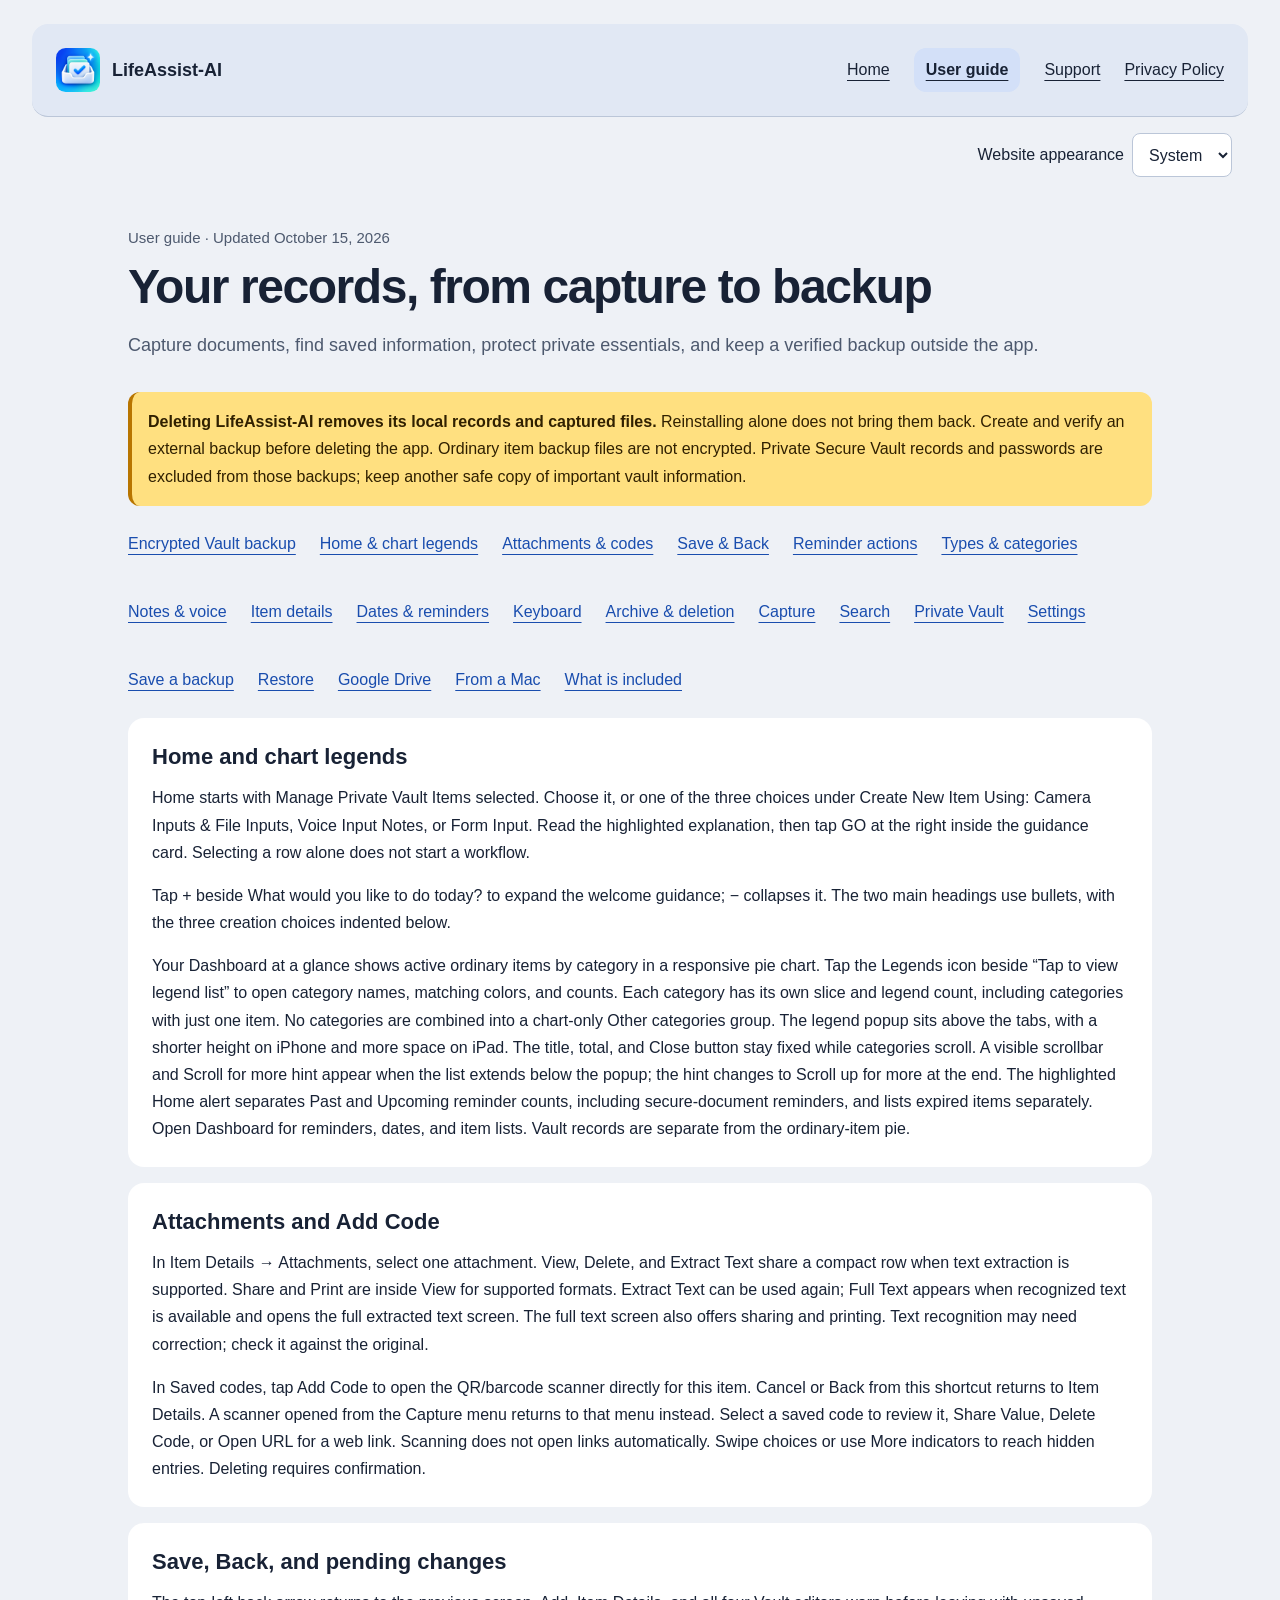
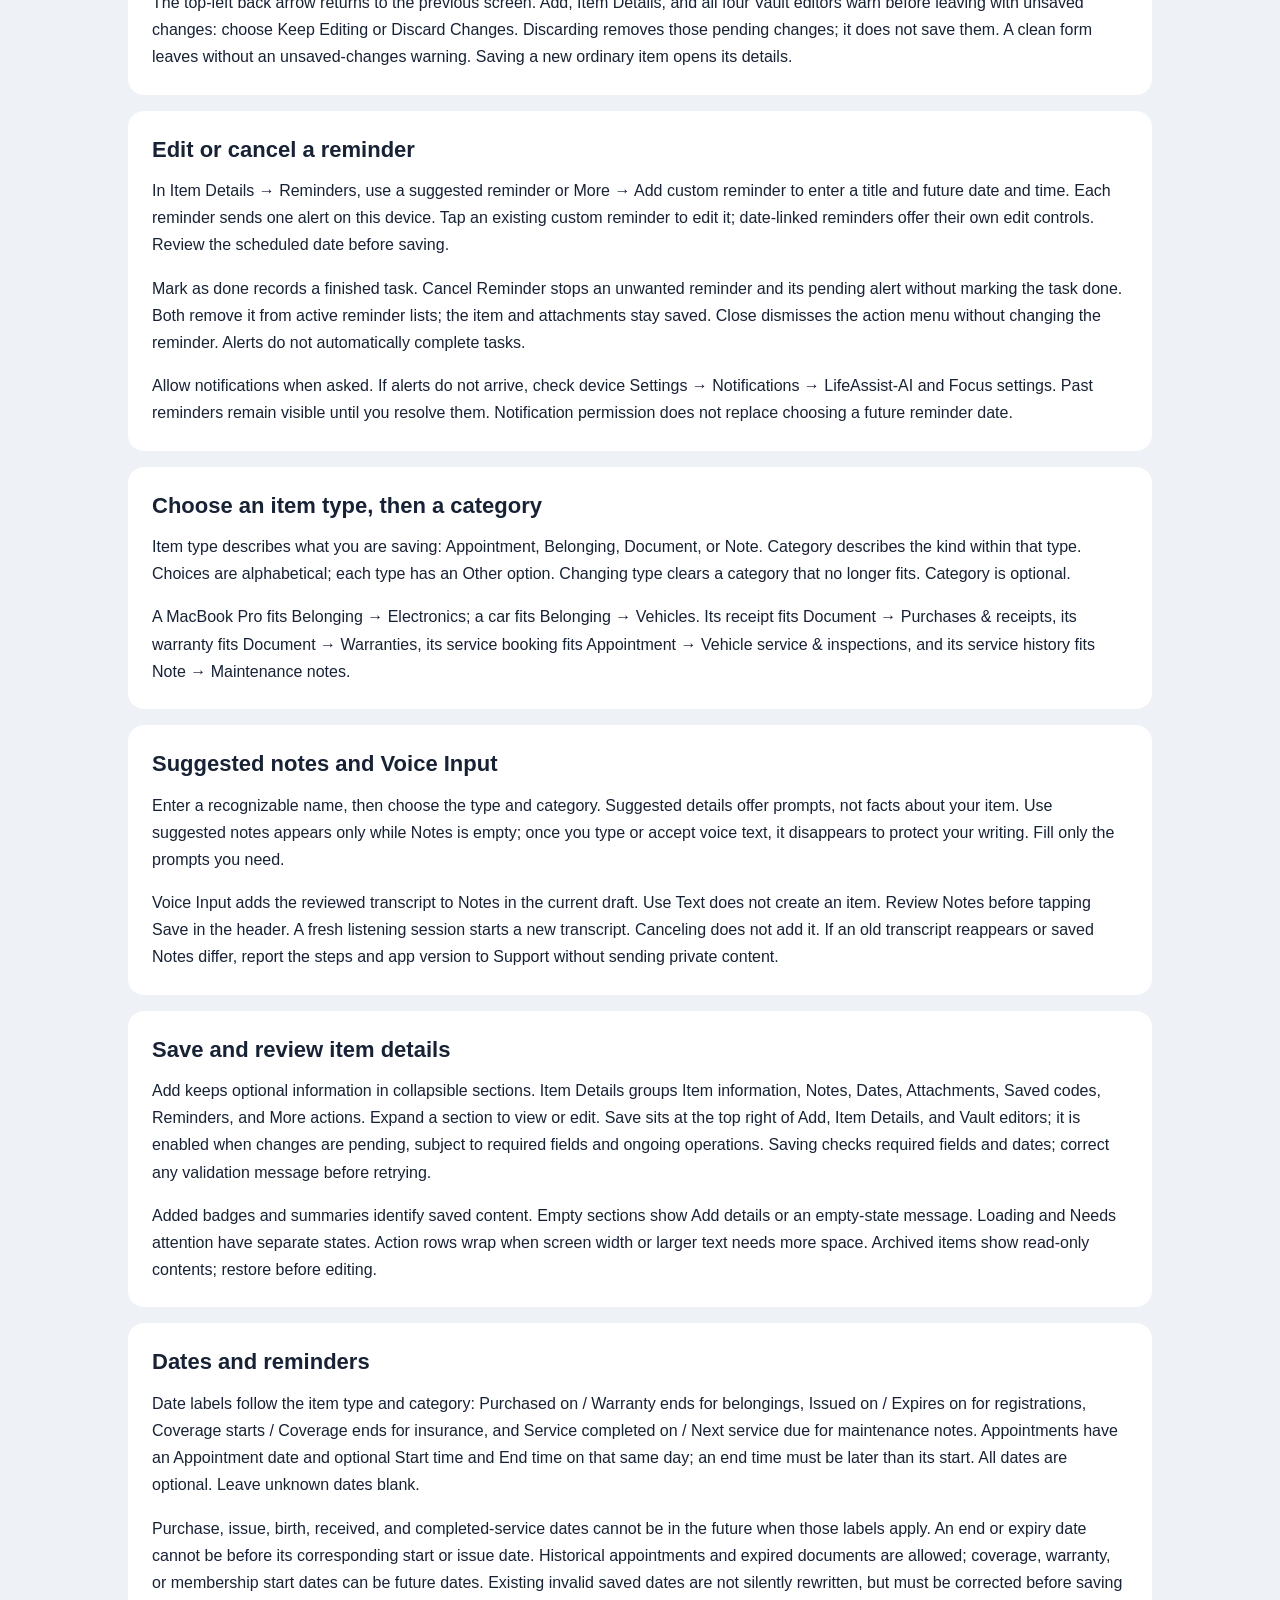
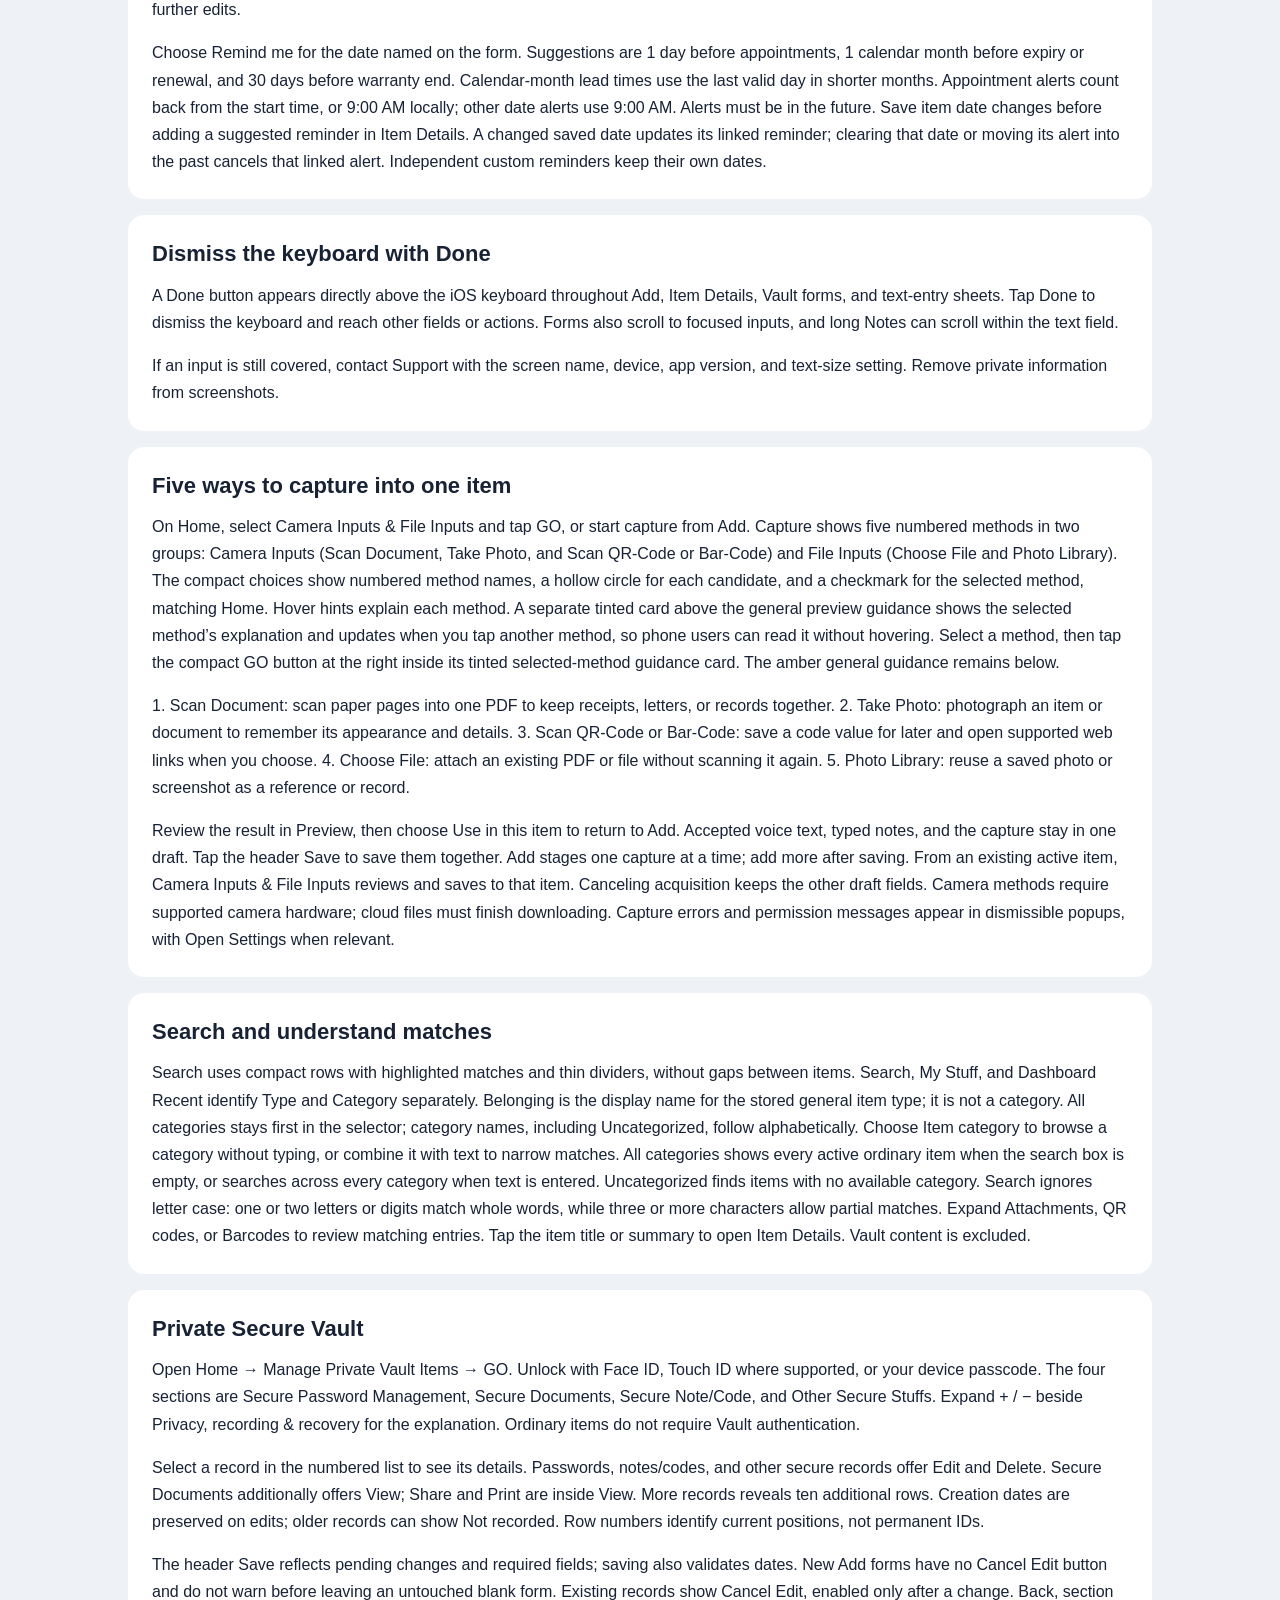
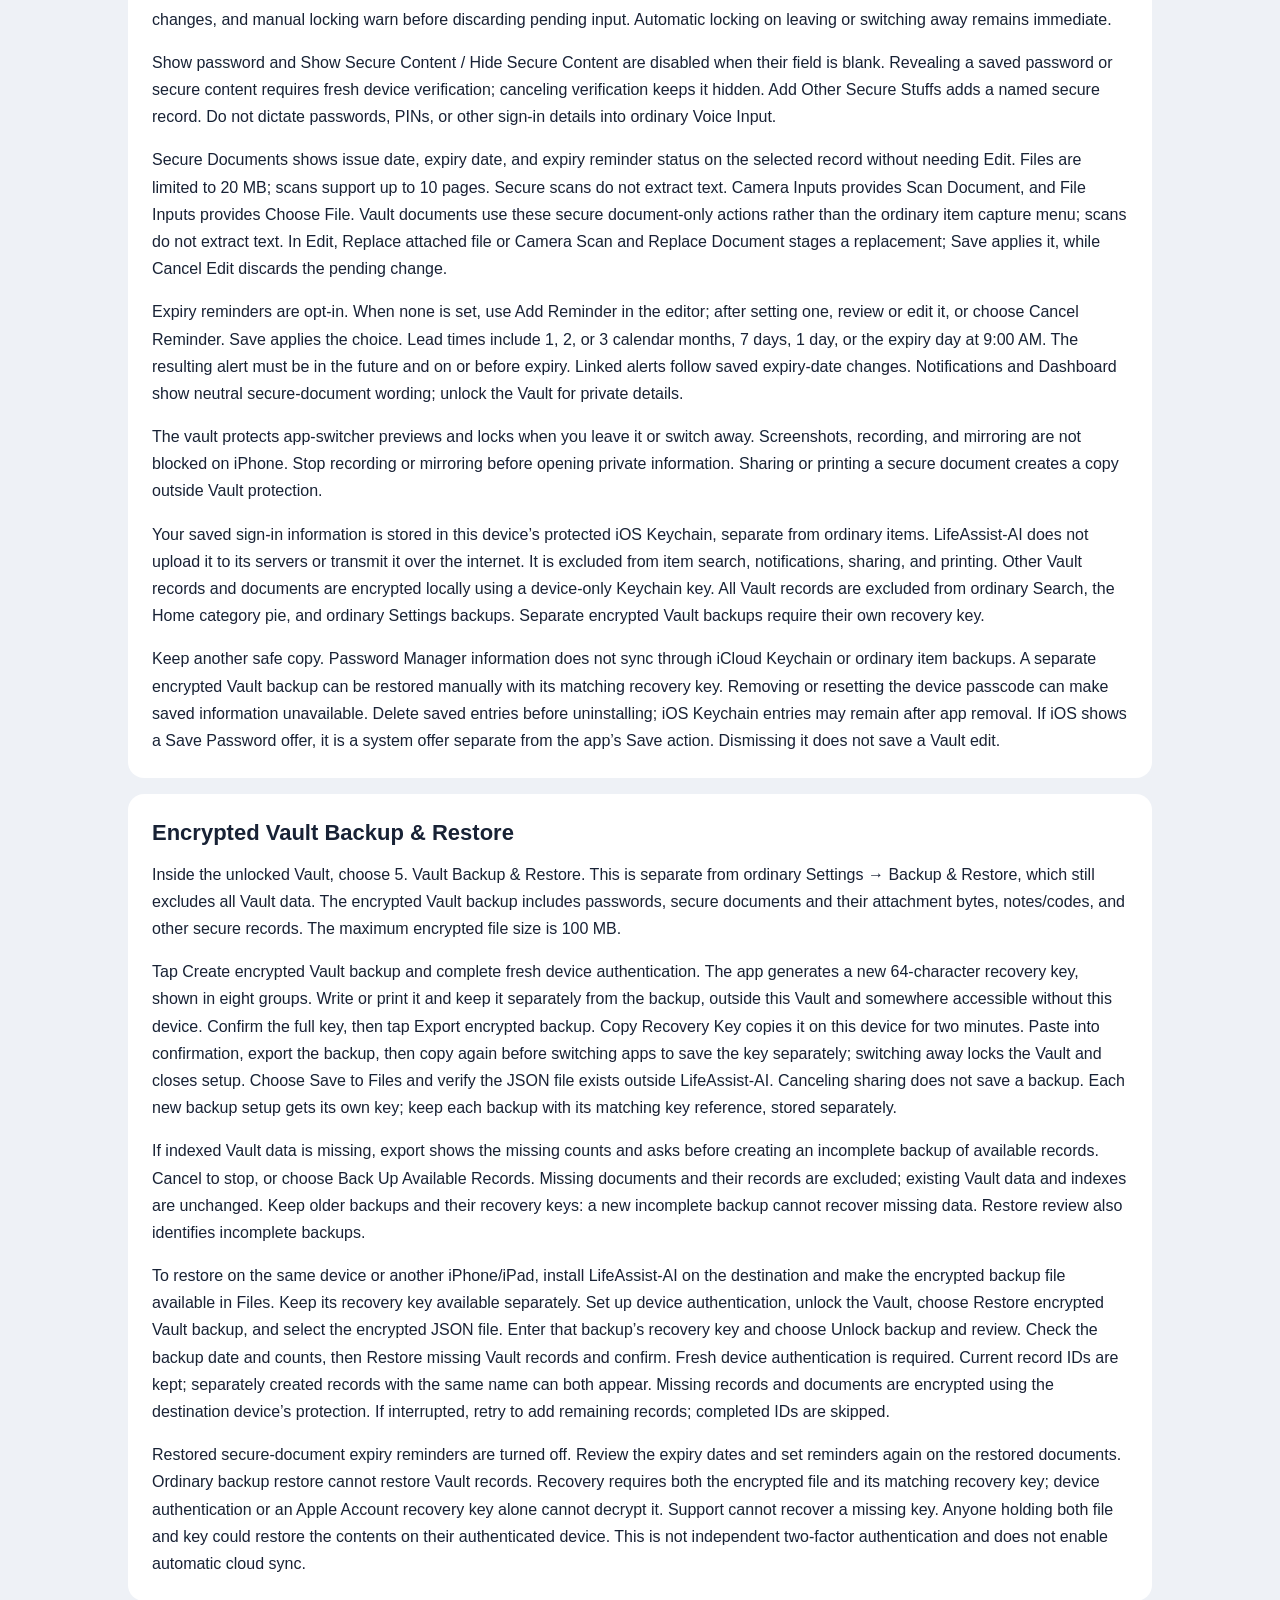
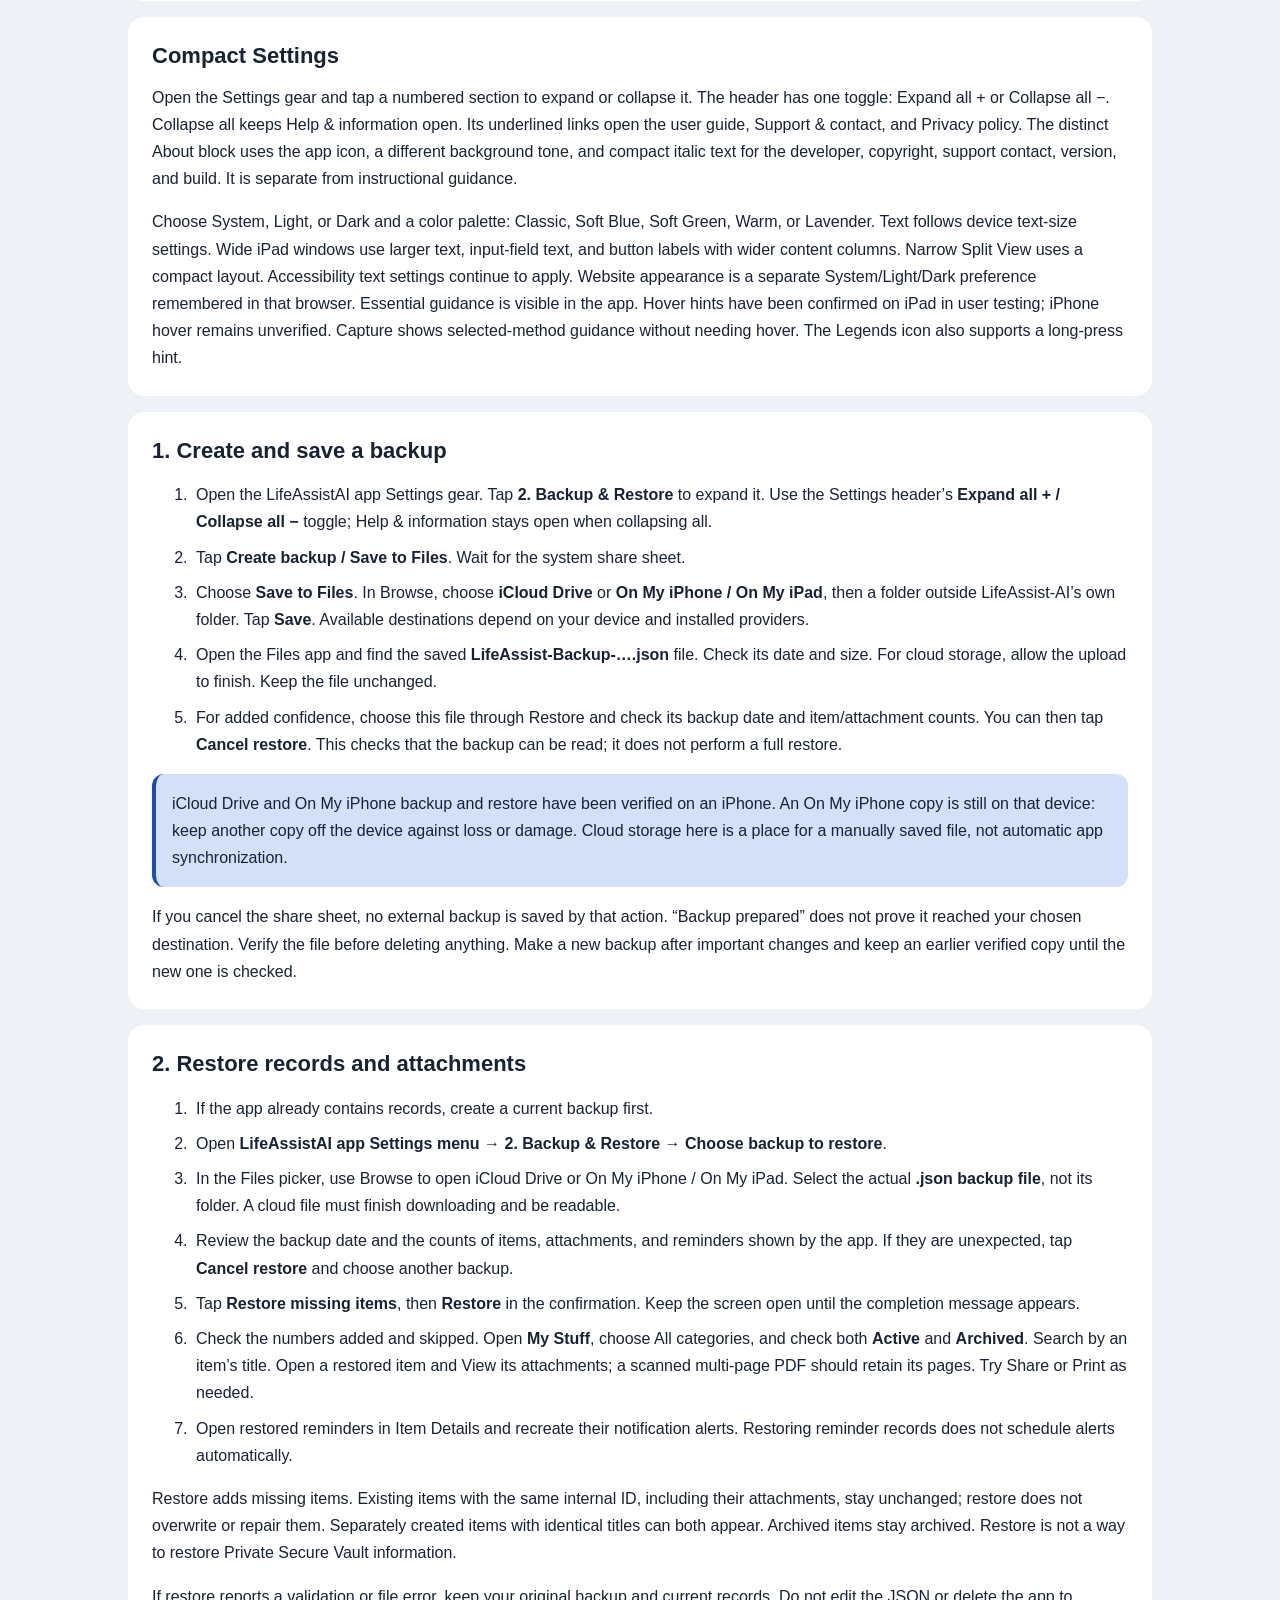
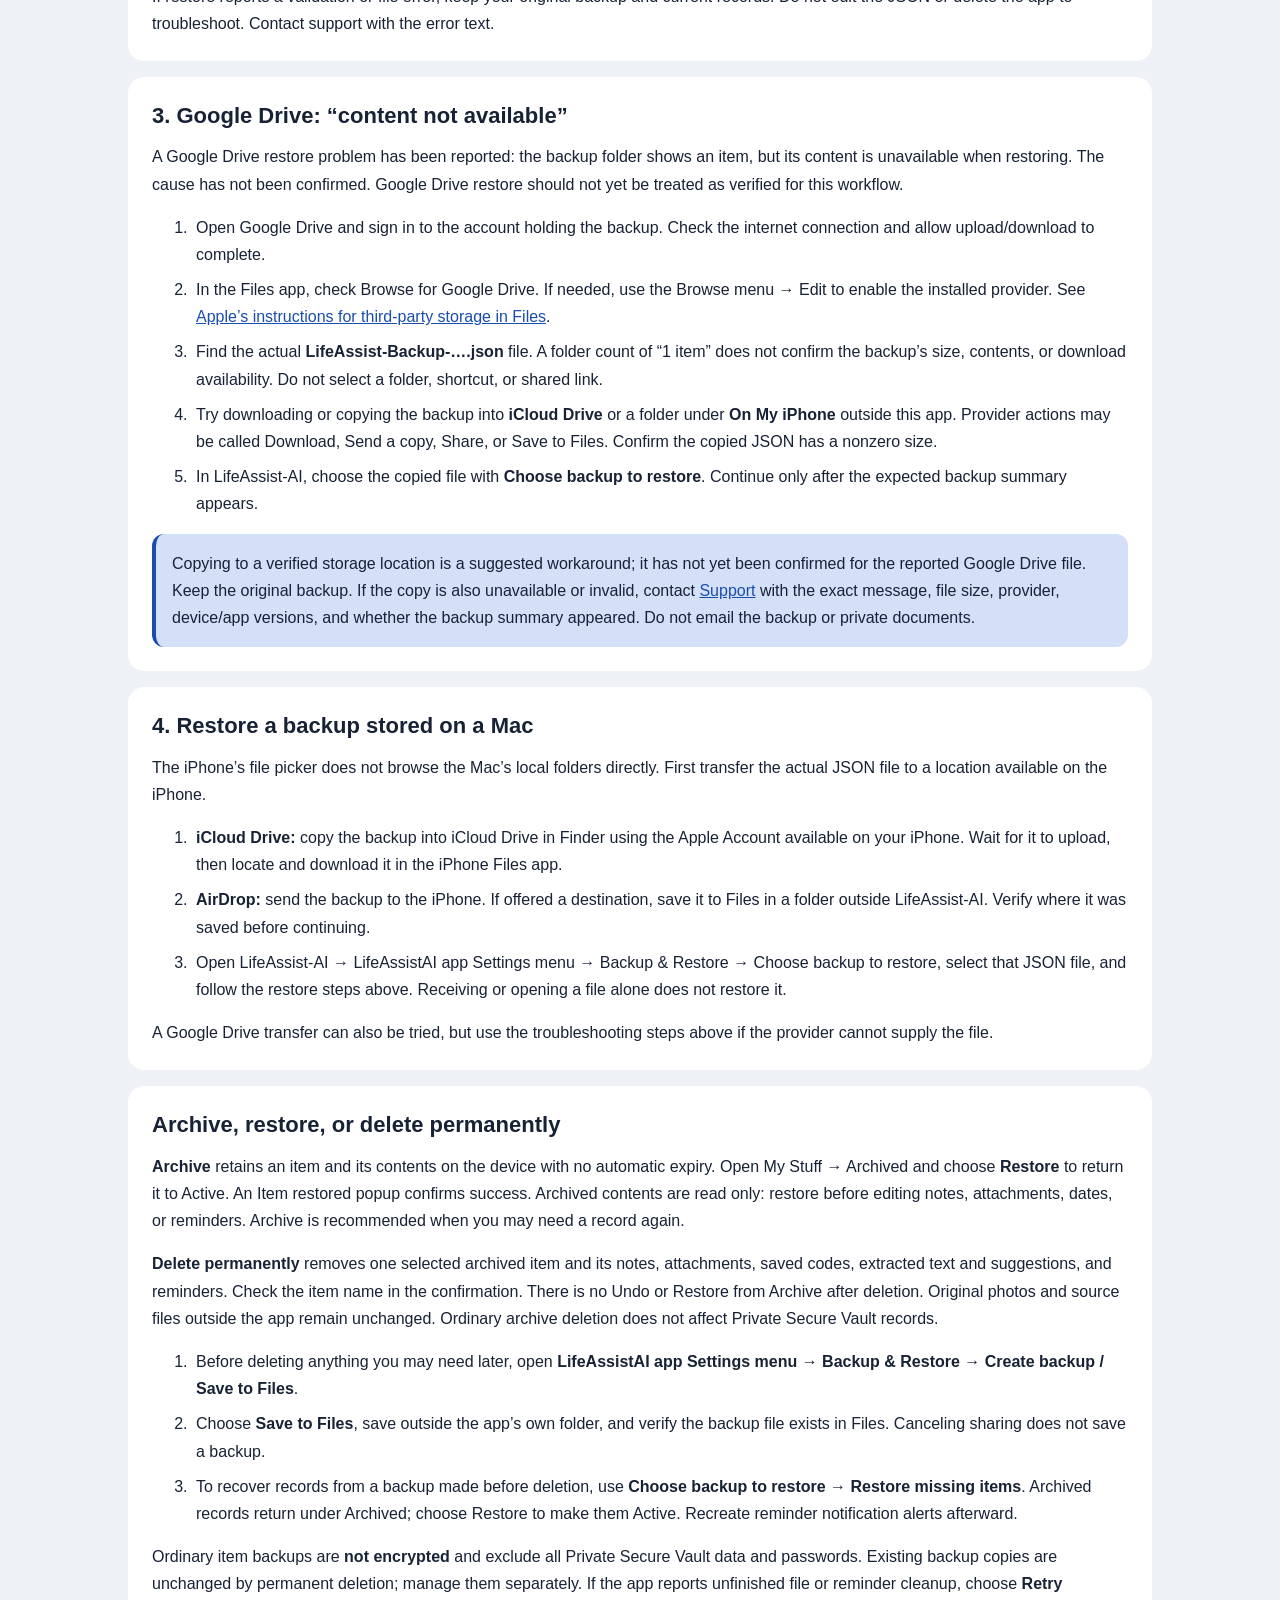
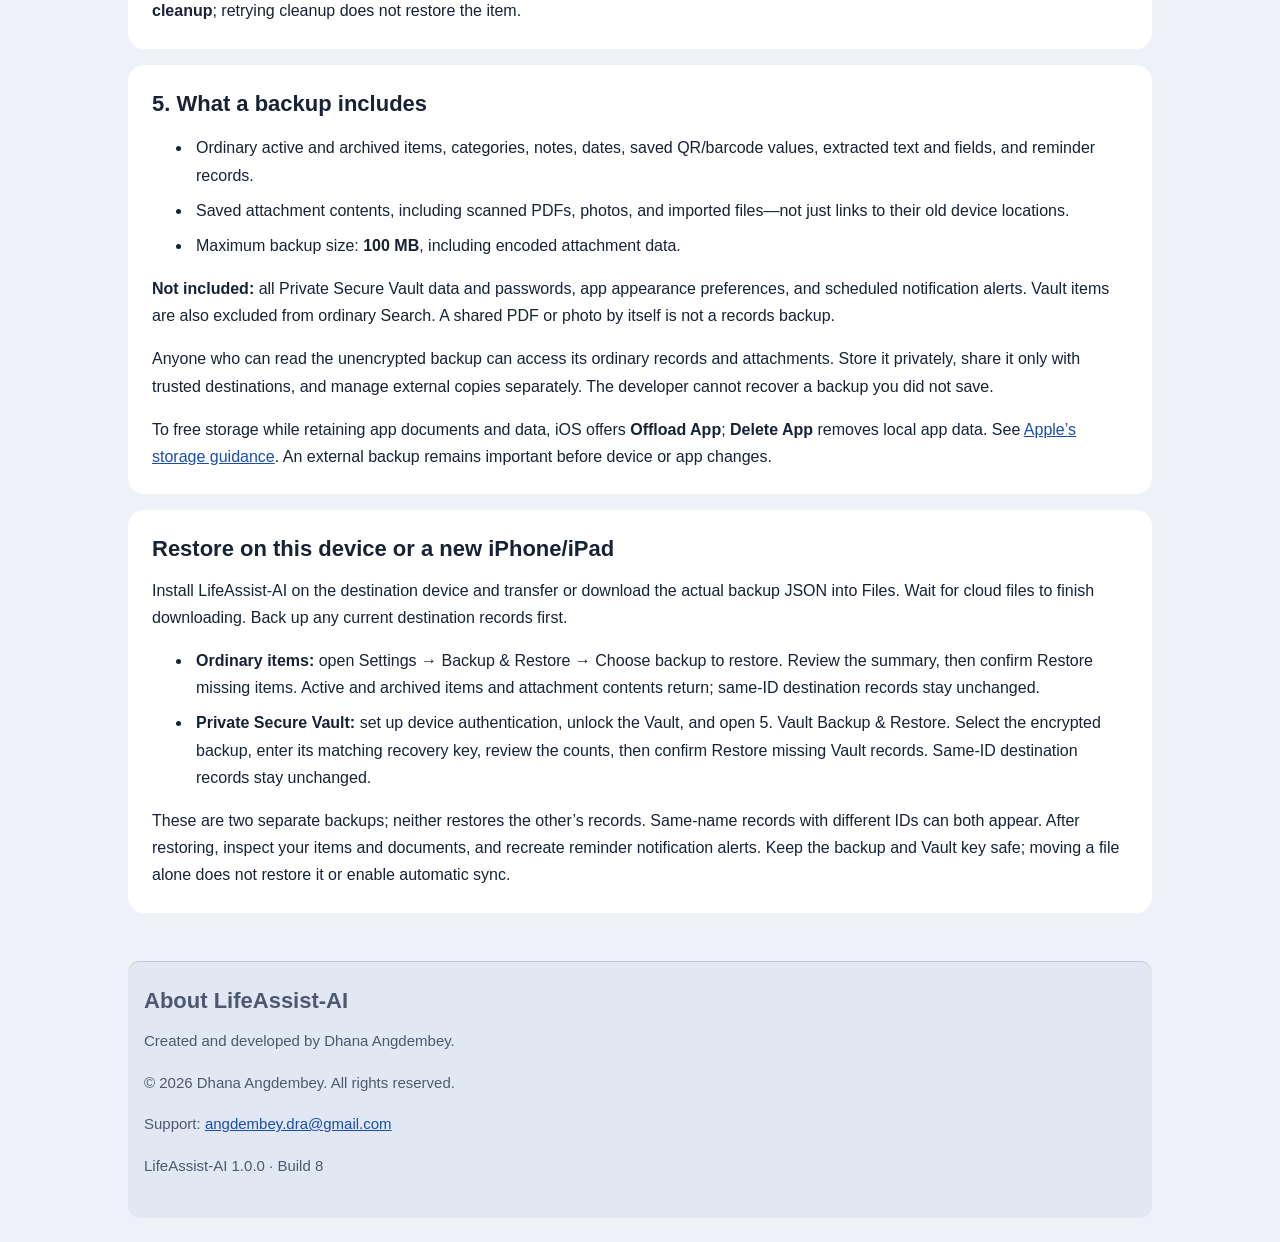
==== docs/guide/index.html @ 2ef8713e "Refresh stylesheet cache version for Vault gallery" ====
<!doctype html>
<html lang="en">
<head>
<meta charset="utf-8">
<meta name="viewport" content="width=device-width, initial-scale=1">
<title>User guide — LifeAssist-AI</title>
<meta name="description" content="Capture, find, protect, back up, and restore records in LifeAssist-AI.">
<link rel="icon" type="image/png" sizes="32x32" href="../assets/favicon-32.png">
<link rel="apple-touch-icon" sizes="180x180" href="../assets/apple-touch-icon.png">
<meta property="og:image" content="https://angdembey.github.io/ai-life-assistant-site/assets/app-icon.png">
<meta property="og:image:width" content="1024">
<meta property="og:image:height" content="1024">
<meta property="og:image:alt" content="LifeAssist-AI app icon: organizer cards and a checkmark on blue">
<meta name="twitter:card" content="summary">
<meta name="twitter:image" content="https://angdembey.github.io/ai-life-assistant-site/assets/app-icon.png">
<script src="../appearance.js"></script>
<link rel="stylesheet" href="../styles.css?v=build8-vault-20261017">
</head>
<body>
<a class="skip" href="#content">Skip to content</a>
<div class="page"><header><div class="wrap"><a class="brand" href="../"><img class="app-icon" src="../assets/app-icon.png" width="44" height="44" alt=""><span>LifeAssist-AI</span></a><nav aria-label="Main navigation"><a href="../">Home</a><a href="../guide/" aria-current="page">User guide</a><a href="../support/">Support</a><a href="../privacy/">Privacy Policy</a></nav></div></header>
<div class="appearance-control"><label for="site-appearance">Website appearance</label><select id="site-appearance"><option value="system">System</option><option value="light">Light</option><option value="dark">Dark</option></select></div>
<main id="content" class="wrap"><p class="eyebrow">User guide · Updated October 15, 2026</p><h1>Your records, from capture to backup</h1><p class="intro">Capture documents, find saved information, protect private essentials, and keep a verified backup outside the app.</p>
<p class="warning"><strong>Deleting LifeAssist-AI removes its local records and captured files.</strong> Reinstalling alone does not bring them back. Create and verify an external backup before deleting the app. Ordinary item backup files are not encrypted. Private Secure Vault records and passwords are excluded from those backups; keep another safe copy of important vault information.</p>
<nav aria-label="Guide sections"><a href="#vault-backup">Encrypted Vault backup</a><a href="#home">Home &amp; chart legends</a><a href="#attachments">Attachments &amp; codes</a><a href="#navigation">Save &amp; Back</a><a href="#reminder-actions">Reminder actions</a><a href="#organize">Types &amp; categories</a><a href="#notes">Notes &amp; voice</a><a href="#sections">Item details</a><a href="#dates">Dates &amp; reminders</a><a href="#keyboard">Keyboard</a><a href="#archive-delete">Archive &amp; deletion</a><a href="#capture">Capture</a><a href="#search">Search</a><a href="#vault">Private Vault</a><a href="#settings">Settings</a><a href="#save">Save a backup</a><a href="#restore">Restore</a><a href="#google-drive">Google Drive</a><a href="#mac">From a Mac</a><a href="#included">What is included</a></nav>
<section id="home"><h2>Home and chart legends</h2><p>Home starts with Manage Private Vault Items selected. Choose it, or one of the three choices under Create New Item Using: Camera Inputs &amp; File Inputs, Voice Input Notes, or Form Input. Read the highlighted explanation, then tap GO at the right inside the guidance card. Selecting a row alone does not start a workflow.</p><p>Tap + beside What would you like to do today? to expand the welcome guidance; − collapses it. The two main headings use bullets, with the three creation choices indented below.</p><p>Your Dashboard at a glance shows active ordinary items by category in a responsive pie chart. Tap the Legends icon beside “Tap to view legend list” to open category names, matching colors, and counts. Each category has its own slice and legend count, including categories with just one item. No categories are combined into a chart-only Other categories group. The legend popup sits above the tabs, with a shorter height on iPhone and more space on iPad. The title, total, and Close button stay fixed while categories scroll. A visible scrollbar and Scroll for more hint appear when the list extends below the popup; the hint changes to Scroll up for more at the end. The highlighted Home alert separates Past and Upcoming reminder counts, including secure-document reminders, and lists expired items separately. Open Dashboard for reminders, dates, and item lists. Vault records are separate from the ordinary-item pie.</p></section><section id="attachments"><h2>Attachments and Add Code</h2><p>In Item Details → Attachments, select one attachment. View, Delete, and Extract Text share a compact row when text extraction is supported. Share and Print are inside View for supported formats. Extract Text can be used again; Full Text appears when recognized text is available and opens the full extracted text screen. The full text screen also offers sharing and printing. Text recognition may need correction; check it against the original.</p><p>In Saved codes, tap Add Code to open the QR/barcode scanner directly for this item. Cancel or Back from this shortcut returns to Item Details. A scanner opened from the Capture menu returns to that menu instead. Select a saved code to review it, Share Value, Delete Code, or Open URL for a web link. Scanning does not open links automatically. Swipe choices or use More indicators to reach hidden entries. Deleting requires confirmation.</p></section><section id="navigation"><h2>Save, Back, and pending changes</h2><p>The top-left back arrow returns to the previous screen. Add, Item Details, and all four Vault editors warn before leaving with unsaved changes: choose Keep Editing or Discard Changes. Discarding removes those pending changes; it does not save them. A clean form leaves without an unsaved-changes warning. Saving a new ordinary item opens its details.</p></section><section id="reminder-actions"><h2>Edit or cancel a reminder</h2><p>In Item Details → Reminders, use a suggested reminder or More → Add custom reminder to enter a title and future date and time. Each reminder sends one alert on this device. Tap an existing custom reminder to edit it; date-linked reminders offer their own edit controls. Review the scheduled date before saving.</p><p>Mark as done records a finished task. Cancel Reminder stops an unwanted reminder and its pending alert without marking the task done. Both remove it from active reminder lists; the item and attachments stay saved. Close dismisses the action menu without changing the reminder. Alerts do not automatically complete tasks.</p><p>Allow notifications when asked. If alerts do not arrive, check device Settings → Notifications → LifeAssist-AI and Focus settings. Past reminders remain visible until you resolve them. Notification permission does not replace choosing a future reminder date.</p></section>
<section id="organize"><h2>Choose an item type, then a category</h2><p>Item type describes what you are saving: Appointment, Belonging, Document, or Note. Category describes the kind within that type. Choices are alphabetical; each type has an Other option. Changing type clears a category that no longer fits. Category is optional.</p><p>A MacBook Pro fits Belonging → Electronics; a car fits Belonging → Vehicles. Its receipt fits Document → Purchases &amp; receipts, its warranty fits Document → Warranties, its service booking fits Appointment → Vehicle service &amp; inspections, and its service history fits Note → Maintenance notes.</p></section>
<section id="notes"><h2>Suggested notes and Voice Input</h2><p>Enter a recognizable name, then choose the type and category. Suggested details offer prompts, not facts about your item. Use suggested notes appears only while Notes is empty; once you type or accept voice text, it disappears to protect your writing. Fill only the prompts you need.</p><p>Voice Input adds the reviewed transcript to Notes in the current draft. Use Text does not create an item. Review Notes before tapping Save in the header. A fresh listening session starts a new transcript. Canceling does not add it. If an old transcript reappears or saved Notes differ, report the steps and app version to Support without sending private content.</p></section>
<section id="sections"><h2>Save and review item details</h2><p>Add keeps optional information in collapsible sections. Item Details groups Item information, Notes, Dates, Attachments, Saved codes, Reminders, and More actions. Expand a section to view or edit. Save sits at the top right of Add, Item Details, and Vault editors; it is enabled when changes are pending, subject to required fields and ongoing operations. Saving checks required fields and dates; correct any validation message before retrying.</p><p>Added badges and summaries identify saved content. Empty sections show Add details or an empty-state message. Loading and Needs attention have separate states. Action rows wrap when screen width or larger text needs more space. Archived items show read-only contents; restore before editing.</p></section>
<section id="dates"><h2>Dates and reminders</h2><p>Date labels follow the item type and category: Purchased on / Warranty ends for belongings, Issued on / Expires on for registrations, Coverage starts / Coverage ends for insurance, and Service completed on / Next service due for maintenance notes. Appointments have an Appointment date and optional Start time and End time on that same day; an end time must be later than its start. All dates are optional. Leave unknown dates blank.</p><p>Purchase, issue, birth, received, and completed-service dates cannot be in the future when those labels apply. An end or expiry date cannot be before its corresponding start or issue date. Historical appointments and expired documents are allowed; coverage, warranty, or membership start dates can be future dates. Existing invalid saved dates are not silently rewritten, but must be corrected before saving further edits.</p><p>Choose Remind me for the date named on the form. Suggestions are 1 day before appointments, 1 calendar month before expiry or renewal, and 30 days before warranty end. Calendar-month lead times use the last valid day in shorter months. Appointment alerts count back from the start time, or 9:00 AM locally; other date alerts use 9:00 AM. Alerts must be in the future. Save item date changes before adding a suggested reminder in Item Details. A changed saved date updates its linked reminder; clearing that date or moving its alert into the past cancels that linked alert. Independent custom reminders keep their own dates.</p></section>
<section id="keyboard"><h2>Dismiss the keyboard with Done</h2><p>A Done button appears directly above the iOS keyboard throughout Add, Item Details, Vault forms, and text-entry sheets. Tap Done to dismiss the keyboard and reach other fields or actions. Forms also scroll to focused inputs, and long Notes can scroll within the text field.</p><p>If an input is still covered, contact Support with the screen name, device, app version, and text-size setting. Remove private information from screenshots.</p></section>
<section id="capture"><h2>Five ways to capture into one item</h2><p>On Home, select Camera Inputs &amp; File Inputs and tap GO, or start capture from Add. Capture shows five numbered methods in two groups: Camera Inputs (Scan Document, Take Photo, and Scan QR-Code or Bar-Code) and File Inputs (Choose File and Photo Library). The compact choices show numbered method names, a hollow circle for each candidate, and a checkmark for the selected method, matching Home. Hover hints explain each method. A separate tinted card above the general preview guidance shows the selected method’s explanation and updates when you tap another method, so phone users can read it without hovering. Select a method, then tap the compact GO button at the right inside its tinted selected-method guidance card. The amber general guidance remains below.</p><p>1. Scan Document: scan paper pages into one PDF to keep receipts, letters, or records together. 2. Take Photo: photograph an item or document to remember its appearance and details. 3. Scan QR-Code or Bar-Code: save a code value for later and open supported web links when you choose. 4. Choose File: attach an existing PDF or file without scanning it again. 5. Photo Library: reuse a saved photo or screenshot as a reference or record.</p><p>Review the result in Preview, then choose Use in this item to return to Add. Accepted voice text, typed notes, and the capture stay in one draft. Tap the header Save to save them together. Add stages one capture at a time; add more after saving. From an existing active item, Camera Inputs &amp; File Inputs reviews and saves to that item. Canceling acquisition keeps the other draft fields. Camera methods require supported camera hardware; cloud files must finish downloading. Capture errors and permission messages appear in dismissible popups, with Open Settings when relevant.</p></section>
<section id="search"><h2>Search and understand matches</h2><p>Search uses compact rows with highlighted matches and thin dividers, without gaps between items. Search, My Stuff, and Dashboard Recent identify Type and Category separately. Belonging is the display name for the stored general item type; it is not a category. All categories stays first in the selector; category names, including Uncategorized, follow alphabetically. Choose Item category to browse a category without typing, or combine it with text to narrow matches. All categories shows every active ordinary item when the search box is empty, or searches across every category when text is entered. Uncategorized finds items with no available category. Search ignores letter case: one or two letters or digits match whole words, while three or more characters allow partial matches. Expand Attachments, QR codes, or Barcodes to review matching entries. Tap the item title or summary to open Item Details. Vault content is excluded.</p></section>
<section id="vault"><h2>Private Secure Vault</h2><p>Open Home → Manage Private Vault Items → GO. Unlock with Face ID, Touch ID where supported, or your device passcode. The four sections are Secure Password Management, Secure Documents, Secure Note/Code, and Other Secure Stuffs. Expand + / − beside Privacy, recording &amp; recovery for the explanation. Ordinary items do not require Vault authentication.</p><p>Select a record in the numbered list to see its details. Passwords, notes/codes, and other secure records offer Edit and Delete. Secure Documents additionally offers View; Share and Print are inside View. More records reveals ten additional rows. Creation dates are preserved on edits; older records can show Not recorded. Row numbers identify current positions, not permanent IDs.</p><p>The header Save reflects pending changes and required fields; saving also validates dates. New Add forms have no Cancel Edit button and do not warn before leaving an untouched blank form. Existing records show Cancel Edit, enabled only after a change. Back, section changes, and manual locking warn before discarding pending input. Automatic locking on leaving or switching away remains immediate.</p><p>Show password and Show Secure Content / Hide Secure Content are disabled when their field is blank. Revealing a saved password or secure content requires fresh device verification; canceling verification keeps it hidden. Add Other Secure Stuffs adds a named secure record. Do not dictate passwords, PINs, or other sign-in details into ordinary Voice Input.</p><p>Secure Documents shows issue date, expiry date, and expiry reminder status on the selected record without needing Edit. Files are limited to 20 MB; scans support up to 10 pages. Secure scans do not extract text. Camera Inputs provides Scan Document, and File Inputs provides Choose File. Vault documents use these secure document-only actions rather than the ordinary item capture menu; scans do not extract text. In Edit, Replace attached file or Camera Scan and Replace Document stages a replacement; Save applies it, while Cancel Edit discards the pending change.</p><p>Expiry reminders are opt-in. When none is set, use Add Reminder in the editor; after setting one, review or edit it, or choose Cancel Reminder. Save applies the choice. Lead times include 1, 2, or 3 calendar months, 7 days, 1 day, or the expiry day at 9:00 AM. The resulting alert must be in the future and on or before expiry. Linked alerts follow saved expiry-date changes. Notifications and Dashboard show neutral secure-document wording; unlock the Vault for private details.</p><p>The vault protects app-switcher previews and locks when you leave it or switch away. Screenshots, recording, and mirroring are not blocked on iPhone. Stop recording or mirroring before opening private information. Sharing or printing a secure document creates a copy outside Vault protection.</p><p>Your saved sign-in information is stored in this device’s protected iOS Keychain, separate from ordinary items. LifeAssist-AI does not upload it to its servers or transmit it over the internet. It is excluded from item search, notifications, sharing, and printing. Other Vault records and documents are encrypted locally using a device-only Keychain key. All Vault records are excluded from ordinary Search, the Home category pie, and ordinary Settings backups. Separate encrypted Vault backups require their own recovery key.</p><p>Keep another safe copy. Password Manager information does not sync through iCloud Keychain or ordinary item backups. A separate encrypted Vault backup can be restored manually with its matching recovery key. Removing or resetting the device passcode can make saved information unavailable. Delete saved entries before uninstalling; iOS Keychain entries may remain after app removal. If iOS shows a Save Password offer, it is a system offer separate from the app’s Save action. Dismissing it does not save a Vault edit.</p></section>
<section id="vault-backup"><h2>Encrypted Vault Backup &amp; Restore</h2><p>Inside the unlocked Vault, choose 5. Vault Backup &amp; Restore. This is separate from ordinary Settings → Backup &amp; Restore, which still excludes all Vault data. The encrypted Vault backup includes passwords, secure documents and their attachment bytes, notes/codes, and other secure records. The maximum encrypted file size is 100 MB.</p><p>Tap Create encrypted Vault backup and complete fresh device authentication. The app generates a new 64-character recovery key, shown in eight groups. Write or print it and keep it separately from the backup, outside this Vault and somewhere accessible without this device. Confirm the full key, then tap Export encrypted backup. Copy Recovery Key copies it on this device for two minutes. Paste into confirmation, export the backup, then copy again before switching apps to save the key separately; switching away locks the Vault and closes setup. Choose Save to Files and verify the JSON file exists outside LifeAssist-AI. Canceling sharing does not save a backup. Each new backup setup gets its own key; keep each backup with its matching key reference, stored separately.</p><p>If indexed Vault data is missing, export shows the missing counts and asks before creating an incomplete backup of available records. Cancel to stop, or choose Back Up Available Records. Missing documents and their records are excluded; existing Vault data and indexes are unchanged. Keep older backups and their recovery keys: a new incomplete backup cannot recover missing data. Restore review also identifies incomplete backups.</p><p>To restore on the same device or another iPhone/iPad, install LifeAssist-AI on the destination and make the encrypted backup file available in Files. Keep its recovery key available separately. Set up device authentication, unlock the Vault, choose Restore encrypted Vault backup, and select the encrypted JSON file. Enter that backup’s recovery key and choose Unlock backup and review. Check the backup date and counts, then Restore missing Vault records and confirm. Fresh device authentication is required. Current record IDs are kept; separately created records with the same name can both appear. Missing records and documents are encrypted using the destination device’s protection. If interrupted, retry to add remaining records; completed IDs are skipped.</p><p>Restored secure-document expiry reminders are turned off. Review the expiry dates and set reminders again on the restored documents. Ordinary backup restore cannot restore Vault records. Recovery requires both the encrypted file and its matching recovery key; device authentication or an Apple Account recovery key alone cannot decrypt it. Support cannot recover a missing key. Anyone holding both file and key could restore the contents on their authenticated device. This is not independent two-factor authentication and does not enable automatic cloud sync.</p></section>
<section id="settings"><h2>Compact Settings</h2><p>Open the Settings gear and tap a numbered section to expand or collapse it. The header has one toggle: Expand all + or Collapse all −. Collapse all keeps Help &amp; information open. Its underlined links open the user guide, Support &amp; contact, and Privacy policy. The distinct About block uses the app icon, a different background tone, and compact italic text for the developer, copyright, support contact, version, and build. It is separate from instructional guidance.</p><p>Choose System, Light, or Dark and a color palette: Classic, Soft Blue, Soft Green, Warm, or Lavender. Text follows device text-size settings. Wide iPad windows use larger text, input-field text, and button labels with wider content columns. Narrow Split View uses a compact layout. Accessibility text settings continue to apply. Website appearance is a separate System/Light/Dark preference remembered in that browser. Essential guidance is visible in the app. Hover hints have been confirmed on iPad in user testing; iPhone hover remains unverified. Capture shows selected-method guidance without needing hover. The Legends icon also supports a long-press hint.</p></section>
<section id="save"><h2>1. Create and save a backup</h2><ol><li>Open the LifeAssistAI app Settings gear. Tap <strong>2. Backup &amp; Restore</strong> to expand it. Use the Settings header’s <strong>Expand all + / Collapse all −</strong> toggle; Help &amp; information stays open when collapsing all.</li><li>Tap <strong>Create backup / Save to Files</strong>. Wait for the system share sheet.</li><li>Choose <strong>Save to Files</strong>. In Browse, choose <strong>iCloud Drive</strong> or <strong>On My iPhone / On My iPad</strong>, then a folder outside LifeAssist-AI’s own folder. Tap <strong>Save</strong>. Available destinations depend on your device and installed providers.</li><li>Open the Files app and find the saved <strong>LifeAssist-Backup-….json</strong> file. Check its date and size. For cloud storage, allow the upload to finish. Keep the file unchanged.</li><li>For added confidence, choose this file through Restore and check its backup date and item/attachment counts. You can then tap <strong>Cancel restore</strong>. This checks that the backup can be read; it does not perform a full restore.</li></ol><p class="hint">iCloud Drive and On My iPhone backup and restore have been verified on an iPhone. An On My iPhone copy is still on that device: keep another copy off the device against loss or damage. Cloud storage here is a place for a manually saved file, not automatic app synchronization.</p><p>If you cancel the share sheet, no external backup is saved by that action. “Backup prepared” does not prove it reached your chosen destination. Verify the file before deleting anything. Make a new backup after important changes and keep an earlier verified copy until the new one is checked.</p></section>
<section id="restore"><h2>2. Restore records and attachments</h2><ol><li>If the app already contains records, create a current backup first.</li><li>Open <strong>LifeAssistAI app Settings menu → 2. Backup &amp; Restore → Choose backup to restore</strong>.</li><li>In the Files picker, use Browse to open iCloud Drive or On My iPhone / On My iPad. Select the actual <strong>.json backup file</strong>, not its folder. A cloud file must finish downloading and be readable.</li><li>Review the backup date and the counts of items, attachments, and reminders shown by the app. If they are unexpected, tap <strong>Cancel restore</strong> and choose another backup.</li><li>Tap <strong>Restore missing items</strong>, then <strong>Restore</strong> in the confirmation. Keep the screen open until the completion message appears.</li><li>Check the numbers added and skipped. Open <strong>My Stuff</strong>, choose All categories, and check both <strong>Active</strong> and <strong>Archived</strong>. Search by an item’s title. Open a restored item and View its attachments; a scanned multi-page PDF should retain its pages. Try Share or Print as needed.</li><li>Open restored reminders in Item Details and recreate their notification alerts. Restoring reminder records does not schedule alerts automatically.</li></ol><p>Restore adds missing items. Existing items with the same internal ID, including their attachments, stay unchanged; restore does not overwrite or repair them. Separately created items with identical titles can both appear. Archived items stay archived. Restore is not a way to restore Private Secure Vault information.</p><p>If restore reports a validation or file error, keep your original backup and current records. Do not edit the JSON or delete the app to troubleshoot. Contact support with the error text.</p></section>
<section id="google-drive"><h2>3. Google Drive: “content not available”</h2><p>A Google Drive restore problem has been reported: the backup folder shows an item, but its content is unavailable when restoring. The cause has not been confirmed. Google Drive restore should not yet be treated as verified for this workflow.</p><ol><li>Open Google Drive and sign in to the account holding the backup. Check the internet connection and allow upload/download to complete.</li><li>In the Files app, check Browse for Google Drive. If needed, use the Browse menu → Edit to enable the installed provider. See <a href="https://support.apple.com/en-gb/102238">Apple’s instructions for third-party storage in Files</a>.</li><li>Find the actual <strong>LifeAssist-Backup-….json</strong> file. A folder count of “1 item” does not confirm the backup’s size, contents, or download availability. Do not select a folder, shortcut, or shared link.</li><li>Try downloading or copying the backup into <strong>iCloud Drive</strong> or a folder under <strong>On My iPhone</strong> outside this app. Provider actions may be called Download, Send a copy, Share, or Save to Files. Confirm the copied JSON has a nonzero size.</li><li>In LifeAssist-AI, choose the copied file with <strong>Choose backup to restore</strong>. Continue only after the expected backup summary appears.</li></ol><p class="hint">Copying to a verified storage location is a suggested workaround; it has not yet been confirmed for the reported Google Drive file. Keep the original backup. If the copy is also unavailable or invalid, contact <a href="../support/#backup-support">Support</a> with the exact message, file size, provider, device/app versions, and whether the backup summary appeared. Do not email the backup or private documents.</p></section>
<section id="mac"><h2>4. Restore a backup stored on a Mac</h2><p>The iPhone’s file picker does not browse the Mac’s local folders directly. First transfer the actual JSON file to a location available on the iPhone.</p><ol><li><strong>iCloud Drive:</strong> copy the backup into iCloud Drive in Finder using the Apple Account available on your iPhone. Wait for it to upload, then locate and download it in the iPhone Files app.</li><li><strong>AirDrop:</strong> send the backup to the iPhone. If offered a destination, save it to Files in a folder outside LifeAssist-AI. Verify where it was saved before continuing.</li><li>Open LifeAssist-AI → LifeAssistAI app Settings menu → Backup &amp; Restore → Choose backup to restore, select that JSON file, and follow the restore steps above. Receiving or opening a file alone does not restore it.</li></ol><p>A Google Drive transfer can also be tried, but use the troubleshooting steps above if the provider cannot supply the file.</p></section>
<section id="archive-delete"><h2>Archive, restore, or delete permanently</h2><p><strong>Archive</strong> retains an item and its contents on the device with no automatic expiry. Open My Stuff → Archived and choose <strong>Restore</strong> to return it to Active. An Item restored popup confirms success. Archived contents are read only: restore before editing notes, attachments, dates, or reminders. Archive is recommended when you may need a record again.</p><p><strong>Delete permanently</strong> removes one selected archived item and its notes, attachments, saved codes, extracted text and suggestions, and reminders. Check the item name in the confirmation. There is no Undo or Restore from Archive after deletion. Original photos and source files outside the app remain unchanged. Ordinary archive deletion does not affect Private Secure Vault records.</p><ol><li>Before deleting anything you may need later, open <strong>LifeAssistAI app Settings menu → Backup &amp; Restore → Create backup / Save to Files</strong>.</li><li>Choose <strong>Save to Files</strong>, save outside the app’s own folder, and verify the backup file exists in Files. Canceling sharing does not save a backup.</li><li>To recover records from a backup made before deletion, use <strong>Choose backup to restore → Restore missing items</strong>. Archived records return under Archived; choose Restore to make them Active. Recreate reminder notification alerts afterward.</li></ol><p>Ordinary item backups are <strong>not encrypted</strong> and exclude all Private Secure Vault data and passwords. Existing backup copies are unchanged by permanent deletion; manage them separately. If the app reports unfinished file or reminder cleanup, choose <strong>Retry cleanup</strong>; retrying cleanup does not restore the item.</p></section>
<section id="included"><h2>5. What a backup includes</h2><ul><li>Ordinary active and archived items, categories, notes, dates, saved QR/barcode values, extracted text and fields, and reminder records.</li><li>Saved attachment contents, including scanned PDFs, photos, and imported files—not just links to their old device locations.</li><li>Maximum backup size: <strong>100 MB</strong>, including encoded attachment data.</li></ul><p><strong>Not included:</strong> all Private Secure Vault data and passwords, app appearance preferences, and scheduled notification alerts. Vault items are also excluded from ordinary Search. A shared PDF or photo by itself is not a records backup.</p><p>Anyone who can read the unencrypted backup can access its ordinary records and attachments. Store it privately, share it only with trusted destinations, and manage external copies separately. The developer cannot recover a backup you did not save.</p><p>To free storage while retaining app documents and data, iOS offers <strong>Offload App</strong>; <strong>Delete App</strong> removes local app data. See <a href="https://support.apple.com/en-us/108429">Apple’s storage guidance</a>. An external backup remains important before device or app changes.</p></section>
<section id="restore-another-device"><h2>Restore on this device or a new iPhone/iPad</h2><p>Install LifeAssist-AI on the destination device and transfer or download the actual backup JSON into Files. Wait for cloud files to finish downloading. Back up any current destination records first.</p><ul><li><strong>Ordinary items:</strong> open Settings → Backup &amp; Restore → Choose backup to restore. Review the summary, then confirm Restore missing items. Active and archived items and attachment contents return; same-ID destination records stay unchanged.</li><li><strong>Private Secure Vault:</strong> set up device authentication, unlock the Vault, and open 5. Vault Backup &amp; Restore. Select the encrypted backup, enter its matching recovery key, review the counts, then confirm Restore missing Vault records. Same-ID destination records stay unchanged.</li></ul><p>These are two separate backups; neither restores the other’s records. Same-name records with different IDs can both appear. After restoring, inspect your items and documents, and recreate reminder notification alerts. Keep the backup and Vault key safe; moving a file alone does not restore it or enable automatic sync.</p></section></main><footer class="wrap"><h2>About LifeAssist-AI</h2><p>Created and developed by Dhana Angdembey.</p><p>© 2026 Dhana Angdembey. All rights reserved.</p><p>Support: <a href="mailto:angdembey.dra@gmail.com">angdembey.dra@gmail.com</a></p><p>LifeAssist-AI 1.0.0 · Build 8</p></footer></div>
</body>
</html>
---- docs/styles.css ----
:root { color-scheme: light; --ink: #16243a; --blue: #173d73; --muted: #516176; --line: #d8e1ed; }
* { box-sizing: border-box; }
html { font-size: 100%; }
body { margin: 0; background: #fff; color: var(--ink); font-family: -apple-system, BlinkMacSystemFont, "Segoe UI", sans-serif; line-height: 1.7; }
.wrap { width: min(100% - 2.5rem, 48rem); margin-inline: auto; }
header { background: var(--blue); color: white; padding-block: 1.5rem; }
header .wrap { display: flex; align-items: center; justify-content: space-between; gap: 1.25rem; flex-wrap: wrap; }
.brand { display: inline-flex; align-items: center; gap: .75rem; color: white; text-decoration: none; margin: 0; font-size: 1.125rem; font-weight: 700; }
nav { display: flex; gap: 1.5rem; flex-wrap: wrap; }
nav a { color: white; text-decoration-thickness: .08em; text-underline-offset: .3em; }
nav a[aria-current] { font-weight: 700; }
main { padding-block: 3rem; }
.eyebrow, .date { color: var(--muted); font-size: .9375rem; }
.eyebrow { margin: 0 0 .5rem; }
h1 { font-size: clamp(2rem, 6vw, 3rem); line-height: 1.15; letter-spacing: -.03em; margin: 0 0 1rem; }
h2 { font-size: 1.375rem; line-height: 1.35; margin: 0 0 .8rem; }
p { margin: 0 0 1rem; }
.intro { font-size: 1.125rem; color: var(--muted); margin-bottom: 2rem; }
section { padding-block: 1.75rem; border-top: 1px solid var(--line); }
.contact { padding: 1.5rem; background: #eef4fc; border: 1px solid var(--line); border-radius: .5rem; margin-block: 1rem; }
section p:last-child { margin-bottom: 0; }
a { color: var(--blue); overflow-wrap: anywhere; }
li { padding-left: .25rem; margin-block: .5rem; }
details { border-top: 1px solid var(--line); padding-block: 1rem; }
summary { cursor: pointer; font-weight: 600; padding-block: .4rem; }
details p { margin: .8rem 0 .2rem; }
footer { border-top: 1px solid var(--line); padding-block: 1.5rem; color: var(--muted); font-size: .9375rem; }
:focus-visible { outline: 3px solid #dd9115; outline-offset: 4px; }
.page { width: min(100% - 2rem, 62rem); margin-inline: auto; padding-block: 1.5rem; }
.page > header { border-radius: 1rem; background: linear-gradient(120deg, #173d73, #10233e); }
.page > header .wrap { width: calc(100% - 3rem); }
.page > main.wrap, .page > footer.wrap { width: min(100% - 2rem, 48rem); }
.marketing-hero { display: grid; grid-template-columns: 1.4fr 1fr; gap: 2rem; align-items: center; padding: clamp(1.5rem, 5vw, 3rem); }
.marketing-hero h1 { font-size: clamp(2rem, 5vw, 3.5rem); }
.marketing-hero .eyebrow { color: #c8e1ff; font-weight: 600; margin-bottom: 1.25rem; }
.summary { color: #dce8f8; font-size: 1.125rem; }
.release-label { font-size: .9375rem; color: #c8e1ff; margin-block: 1.5rem; }
.marketing-hero nav { gap: .75rem; }
.marketing-hero nav a, .button-link { display: inline-flex; align-items: center; min-height: 44px; padding: .65rem 1rem; border-radius: .5rem; background: white; color: var(--blue); font-weight: 600; text-decoration: none; }
.record-preview { padding: 1.5rem; background: white; color: var(--ink); border-radius: .8rem; box-shadow: 0 15px 35px #0003; }
.example-label { font-size: .875rem; color: var(--muted); border-bottom: 1px solid var(--line); padding-bottom: .7rem; }
.record-category { font-size: .875rem; color: var(--blue); margin-bottom: .4rem; font-weight: 600; }
.record-note { color: var(--muted); }
.record-preview dl { margin: 0; }
.record-preview dl div { padding-block: .8rem; border-top: 1px solid var(--line); }
.record-preview dt { font-size: .875rem; color: var(--muted); }
.record-preview dd { margin: .25rem 0 0; font-weight: 500; }
.record-footer { font-size: .875rem; color: var(--blue); margin: .5rem 0 0; }
.marketing-page main { padding-block: 1.5rem; }
.marketing-page section { padding: 2rem; margin-block: 1rem; border: 1px solid var(--line); border-radius: .8rem; }
.marketing-page .feature-grid { display: grid; grid-template-columns: repeat(3, minmax(0, 1fr)); gap: 1rem; padding: 0; margin-top: 0; border: 0; }
.feature-grid article { padding: 1.5rem; border: 1px solid var(--line); border-radius: .8rem; }
.feature-grid h2 { font-size: 1.25rem; }
.feature-grid p:last-child { margin-bottom: 0; }
.feature-label { font-size: .875rem; font-weight: 700; color: var(--blue); margin-bottom: .5rem; }
.workflow ol { display: grid; grid-template-columns: repeat(3, minmax(0, 1fr)); gap: 2rem; padding-left: 1.3rem; margin-bottom: 0; }
.workflow li { padding-left: .25rem; }
h3 { font-size: 1.125rem; line-height: 1.4; margin: 0 0 .5rem; }
.privacy-feature { display: grid; grid-template-columns: 1fr auto; gap: 2rem; align-items: center; background: #eef4fc; }
.privacy-feature .button-link { border: 1px solid var(--line); }
.marketing-page footer { display: flex; gap: 1rem; justify-content: space-between; flex-wrap: wrap; }
.marketing-page footer nav a { color: var(--blue); }
@media (max-width: 760px) {
  .marketing-hero, .privacy-feature { grid-template-columns: 1fr; }
  .record-preview { max-width: 28rem; }
  .marketing-page .feature-grid { grid-template-columns: repeat(2, minmax(0, 1fr)); }
  .workflow ol { grid-template-columns: 1fr; gap: .75rem; }
  .privacy-feature .button-link { justify-self: start; }
}
@media (max-width: 480px) {
  .page { width: calc(100% - 1rem); padding-block: .5rem; }
  .marketing-page .feature-grid { grid-template-columns: 1fr; }
  .marketing-page section { padding: 1.25rem; }
}
.skip { position: absolute; top: -5rem; left: 1rem; background: white; padding: .7rem 1rem; z-index: 5; }
.skip:focus { top: 1rem; }
@media (max-width: 480px) { .wrap { width: calc(100% - 2rem); } main { padding-block: 2rem; } .contact { padding: 1rem; } }

.app-icon { display: block; flex-shrink: 0; border-radius: 22%; }
.hero-brand { display: flex; align-items: center; gap: 1rem; margin-bottom: 1.5rem; }
.marketing-hero .hero-brand .eyebrow { margin: 0; }
/* Shared app-inspired surfaces; browser appearance remains independent of the app. */
:root { color-scheme: light dark; --ink: #182235; --blue: #194dae; --muted: #4d596e; --line: #bbc6d8; --canvas: #eef1f6; --surface: #fff; --chrome: #e1e8f4; --highlight: #d3e0f8; }
body { background: var(--canvas); color: var(--ink); font-size: 1rem; overflow-wrap: break-word; }
.wrap { width: min(100% - 2rem, 64rem); }
.page { width: min(100% - 1rem, 76rem); }
.page > main.wrap, .page > footer.wrap { width: min(100% - 2rem, 64rem); }
.page > header:not(.marketing-hero) { background: var(--chrome); color: var(--ink); border-bottom: 1px solid var(--line); }
.brand, nav a { color: var(--ink); }
nav a { display: inline-flex; align-items: center; min-height: 2.75rem; }
.page > header:not(.marketing-hero) nav a[aria-current] { background: var(--highlight); border-radius: .75rem; padding-inline: .75rem; }
main { padding-block: 2rem; }
main > section, .marketing-page section, .feature-grid article { background: var(--surface); padding: 1.5rem; border: 0; border-radius: 1rem; margin-block: 1rem; }
.contact, .privacy-feature { background: var(--highlight); }
.hint { background: var(--highlight); border-inline-start: .25rem solid var(--blue); border-radius: .75rem; padding: 1rem; }
details { padding-block: .5rem; }
summary { min-height: 2.75rem; padding: .75rem .5rem; }
details[open] summary { background: var(--highlight); border-radius: .75rem; color: var(--blue); }
details p { padding-inline: .5rem; }
.record-preview { background: var(--surface); }
.marketing-hero { color: #f1f5fc; }
.marketing-hero nav a { color: #194dae; }
.marketing-page .feature-grid { background: transparent; }
footer { background: var(--chrome); border-radius: .75rem; padding-inline: 1rem; }
:focus-visible { outline-color: var(--blue); }
.app-icon { object-fit: contain; }
 :root[data-appearance="dark"] { --ink: #f1f5fc; --blue: #90b8ff; --muted: #bac5d7; --line: #7586a1; --canvas: #10131b; --surface: #1b2230; --chrome: #303c50; --highlight: #243e63; }
 :root[data-appearance="dark"] .page > header.marketing-hero { background: linear-gradient(120deg, #243e63, #1b2230); }
 :root[data-appearance="dark"] .marketing-hero .button-link, :root[data-appearance="dark"] .marketing-hero nav a, :root[data-appearance="dark"] .button-link { background: var(--highlight); color: var(--blue); }
 :root[data-appearance="dark"] .marketing-hero .eyebrow, :root[data-appearance="dark"] .release-label { color: #bac5d7; }
 :root[data-appearance="dark"] .skip { background: var(--surface); }
@media (max-width: 40rem) {
 .page > header .wrap { width: calc(100% - 2rem); }
 main > section { padding: 1.1rem; }
 header .wrap { gap: .5rem; }
 nav { gap: .75rem; }
 .hero-brand { flex-wrap: wrap; }
 .marketing-hero, .privacy-feature, .workflow ol { grid-template-columns: 1fr; }
 .marketing-page .feature-grid { grid-template-columns: 1fr; }
}
/* Long labels and zoomed text may wrap instead of widening a small screen. */
body { overflow-wrap: anywhere; }
.marketing-hero > *, .feature-grid > *, .workflow li, .privacy-feature > * { min-width: 0; }
.hero-icon { max-width: 100%; height: auto; }
@media (max-width: 40rem) { .marketing-hero { padding: 1.25rem; } .record-preview { padding: 1rem; } }

:root[data-appearance="light"] { color-scheme: light; }
:root[data-appearance="dark"] { color-scheme: dark; }
.appearance-control { display: flex; align-items: center; justify-content: flex-end; flex-wrap: wrap; gap: .5rem; padding: 1rem; color: var(--ink); }
.appearance-control select { font: inherit; color: var(--ink); background: var(--surface); border: 1px solid var(--line); border-radius: .5rem; min-height: 44px; padding: .4rem .75rem; max-width: 100%; }

.warning { background: #ffe080; color: #302000; border-inline-start: .3rem solid #b87500; padding: 1rem; border-radius: .75rem; }

/* Current app media: responsive, user-controlled playback. */
.hero-screen { margin: 0; max-width: 22rem; justify-self: center; }
.hero-screen img { display: block; width: 100%; height: auto; border-radius: .85rem; }
.hero-screen p { text-align: center; font-size: .875rem; color: #dce8f8; margin: .6rem 0 0; }
.screenshot-grid, .preview-grid { display: grid; grid-template-columns: repeat(3, minmax(0, 1fr)); gap: 1.5rem; }
.screenshot-grid figure { min-width: 0; margin: 0; }
.screenshot-grid img { display: block; width: 100%; height: auto; border-radius: .75rem; }
.screenshot-grid figcaption { font-size: .9375rem; margin-top: .65rem; }
.preview-grid article { min-width: 0; }
.preview-grid video { display: block; width: 100%; aspect-ratio: 3 / 4; background: #10131b; border-radius: .75rem; }
.preview-grid p { margin-top: .75rem; }
main > nav a { color: var(--blue); }
@media (max-width: 760px) { .screenshot-grid, .preview-grid { grid-template-columns: repeat(2, minmax(0, 1fr)); } }
@media (max-width: 480px) { .screenshot-grid { grid-template-columns: repeat(2, minmax(0, 1fr)); gap: .75rem; } .preview-grid { grid-template-columns: 1fr; } }

.vault-screens { grid-template-columns: repeat(2, minmax(0, 1fr)); }
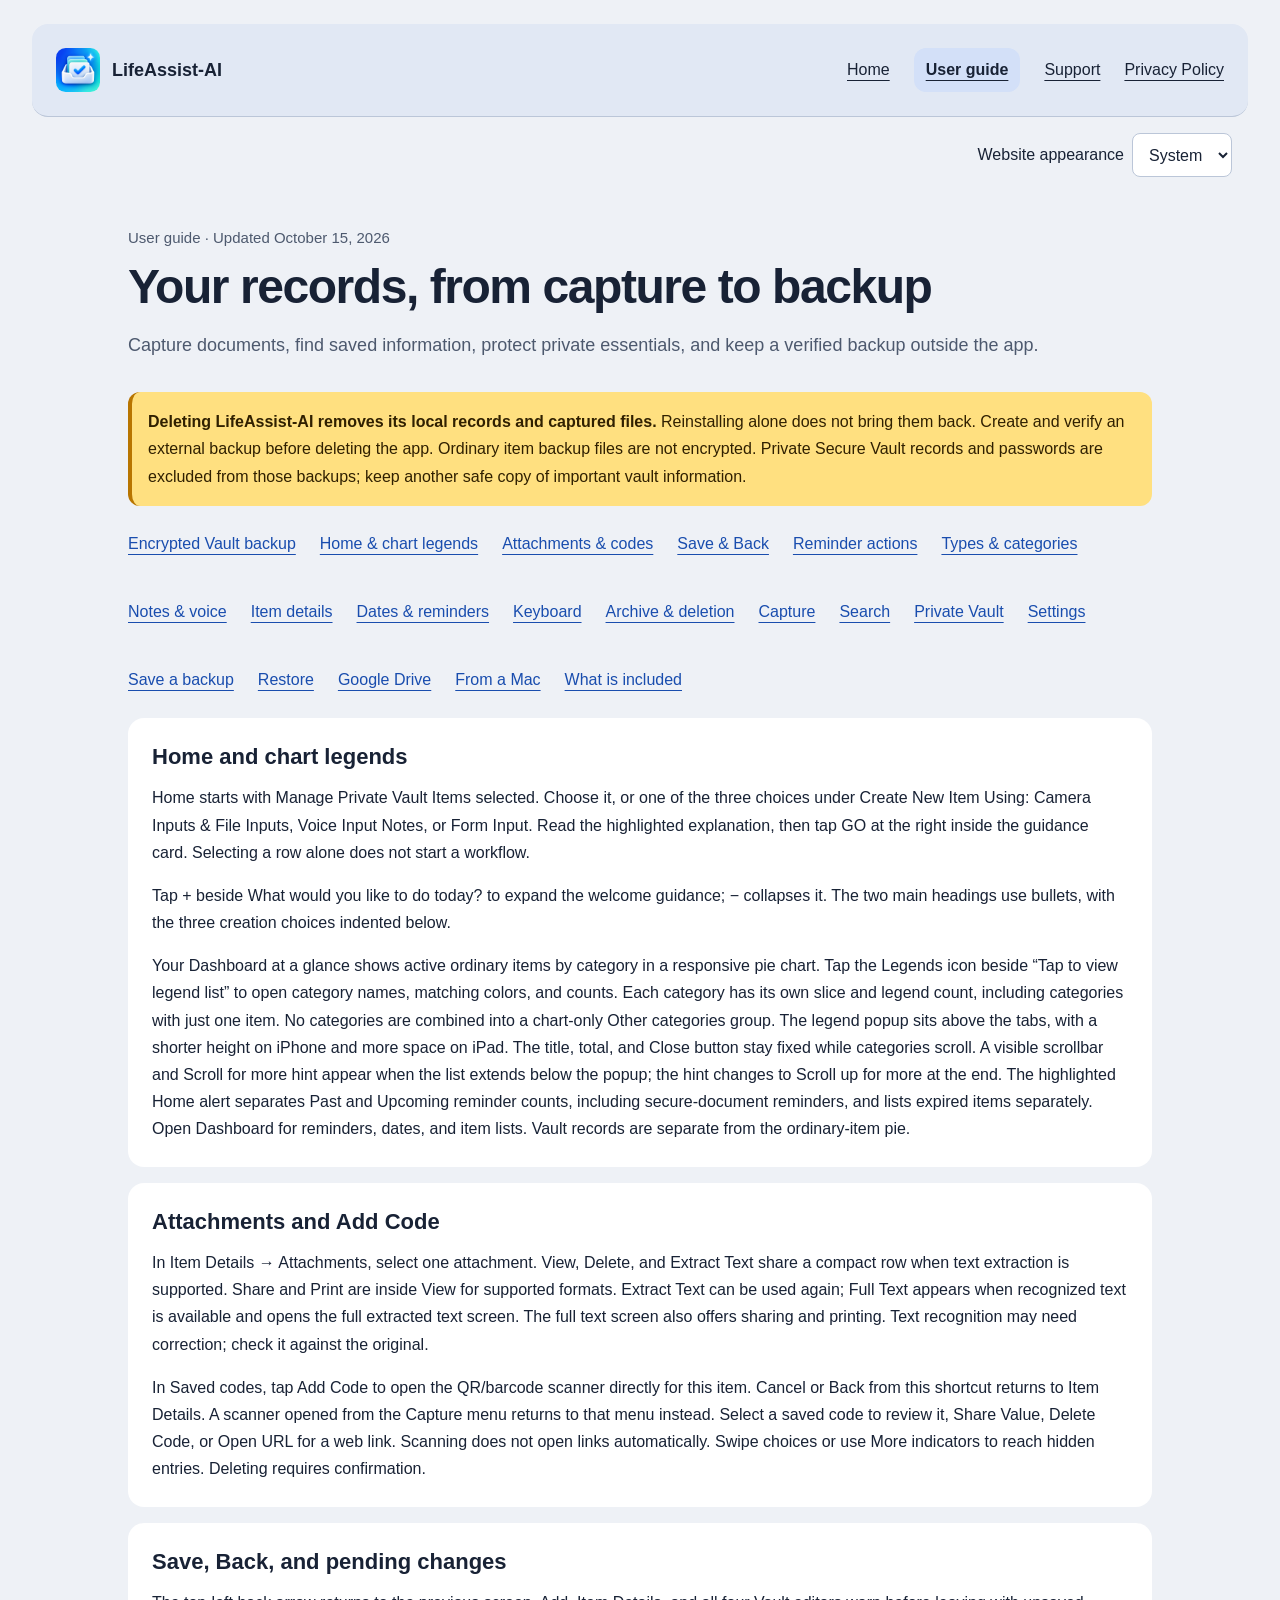
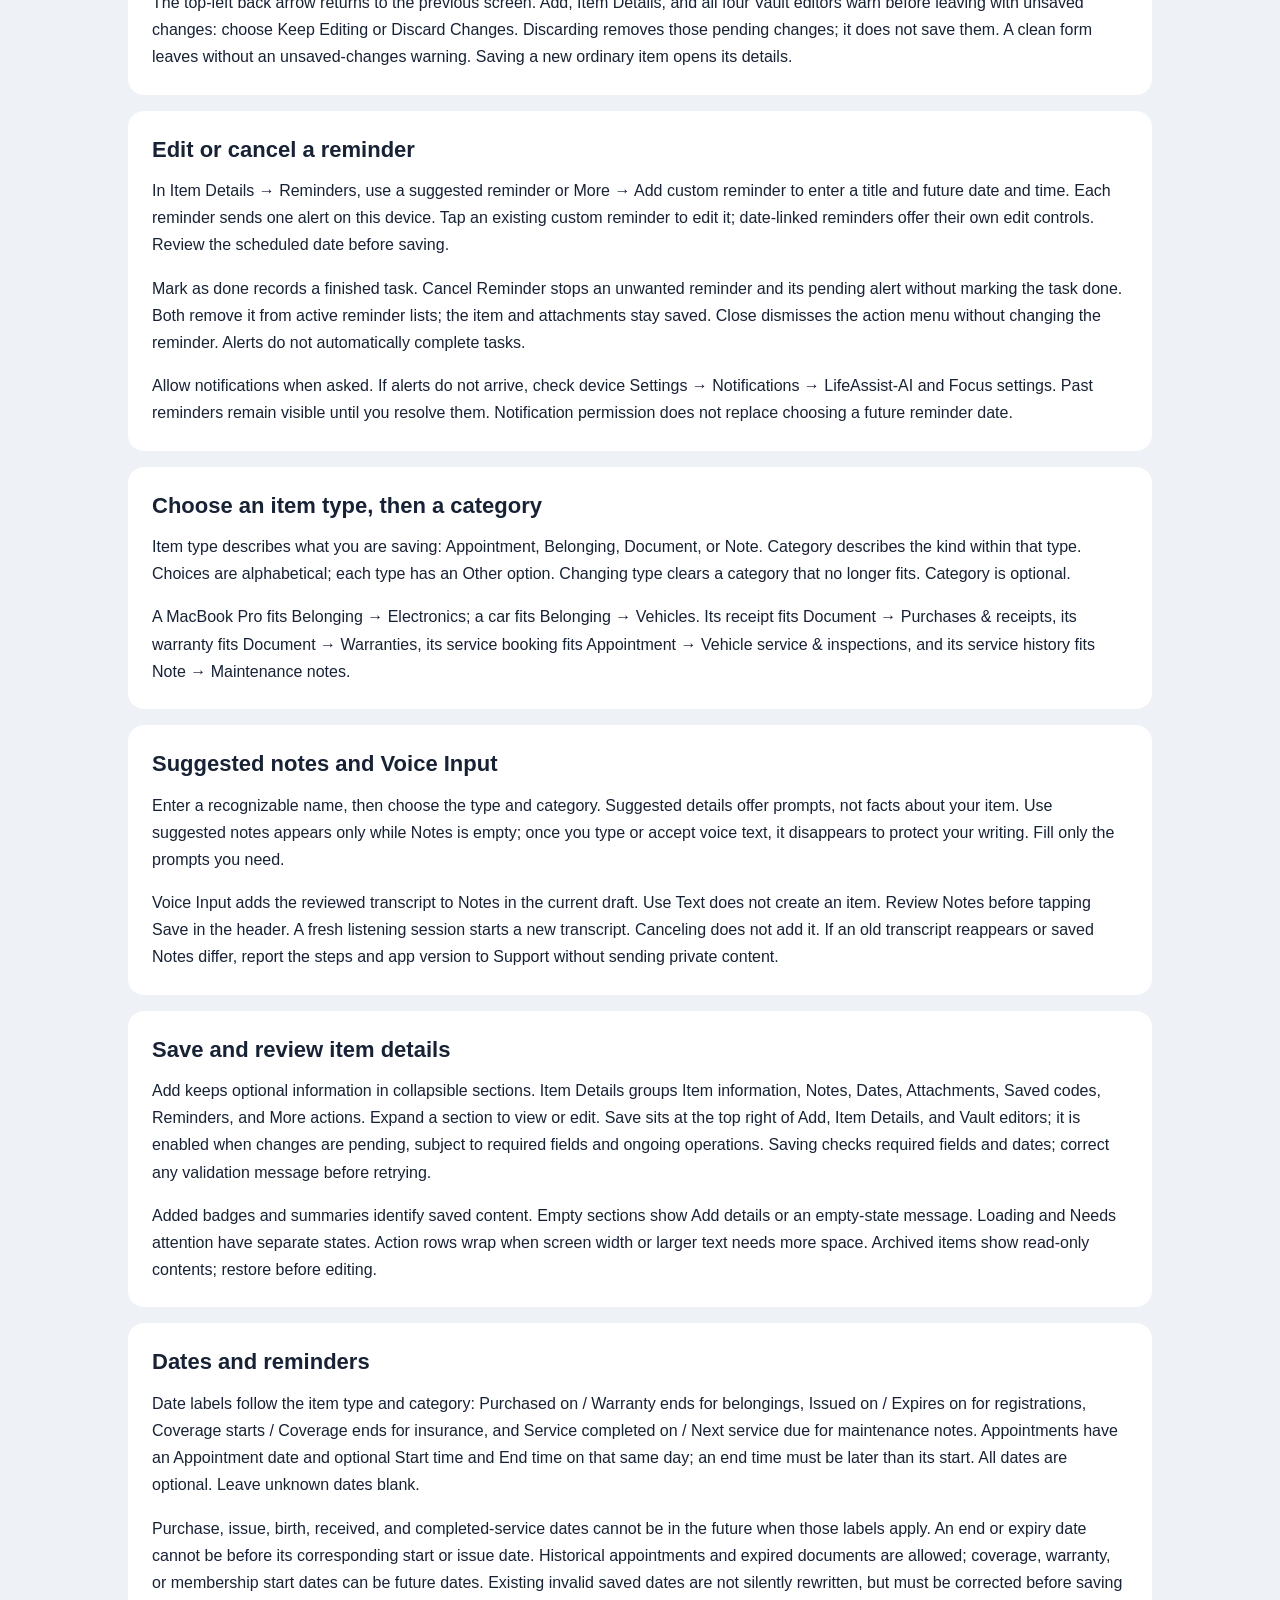
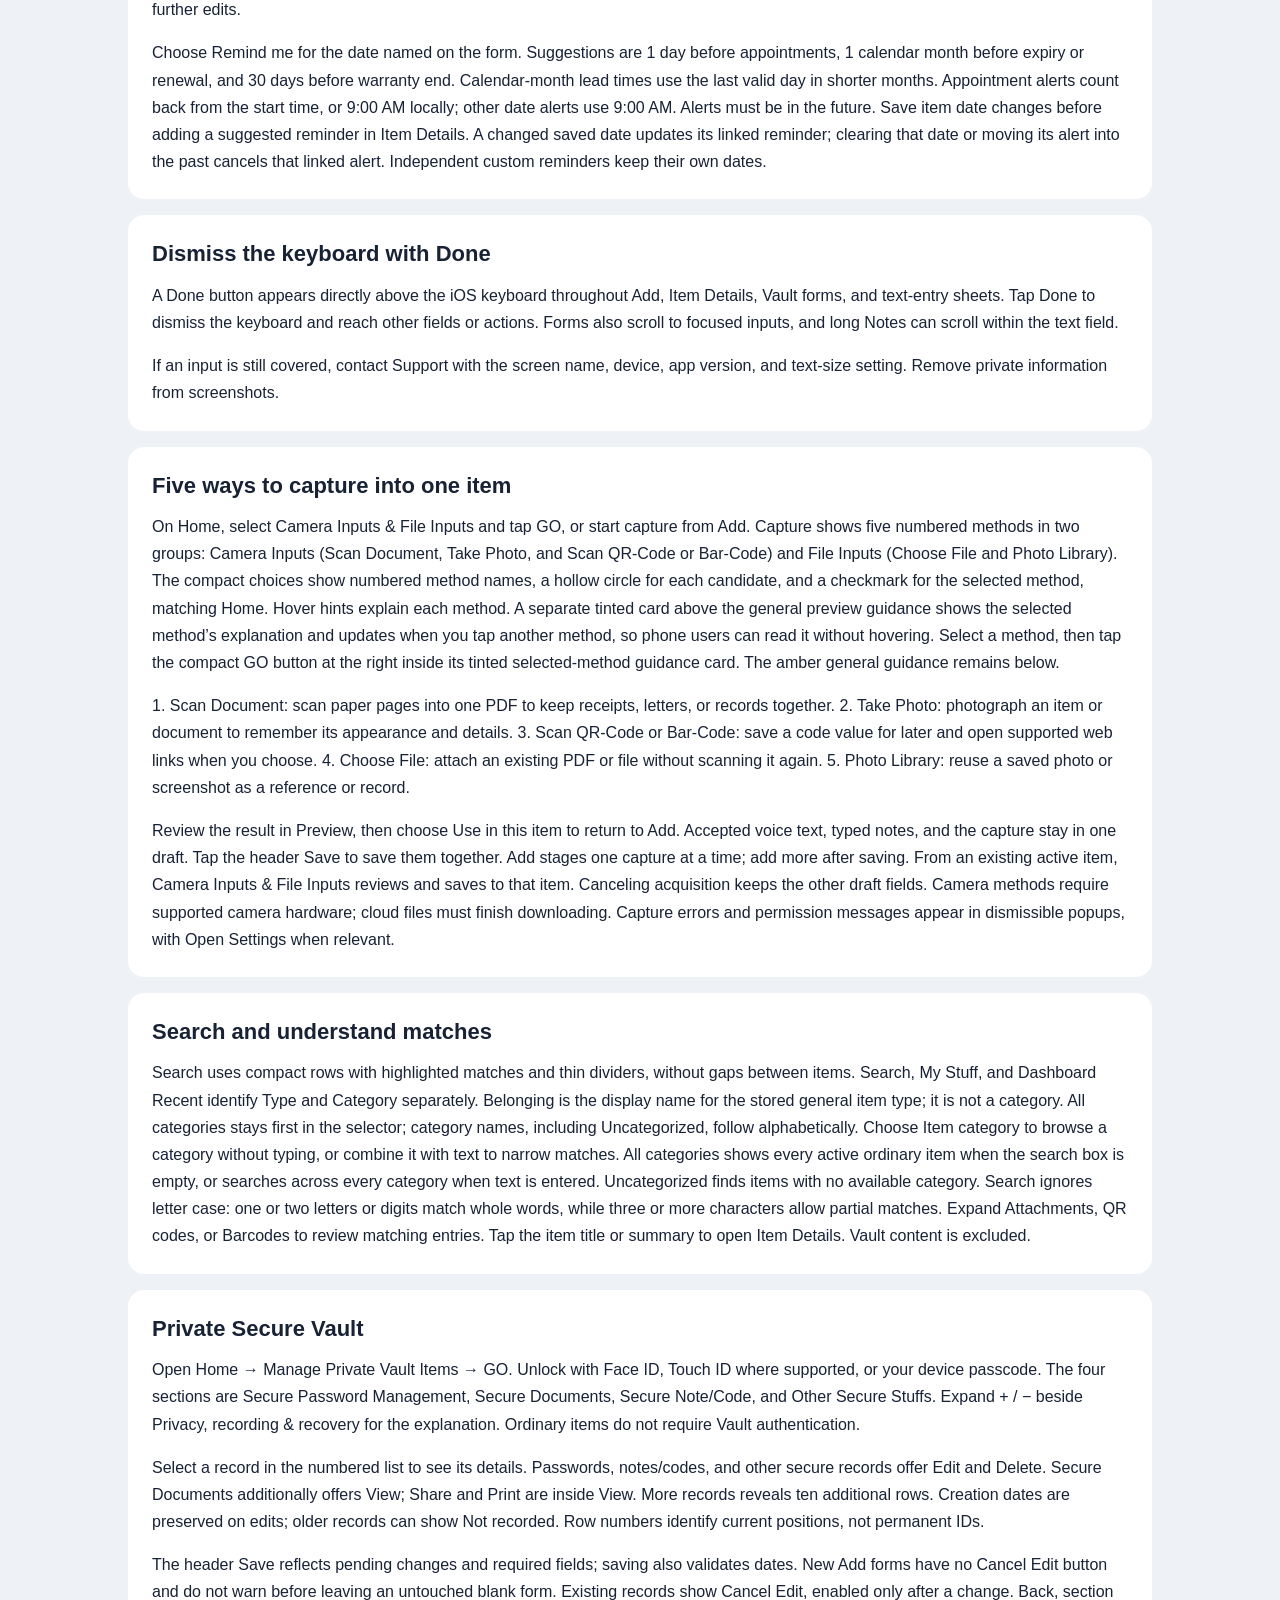
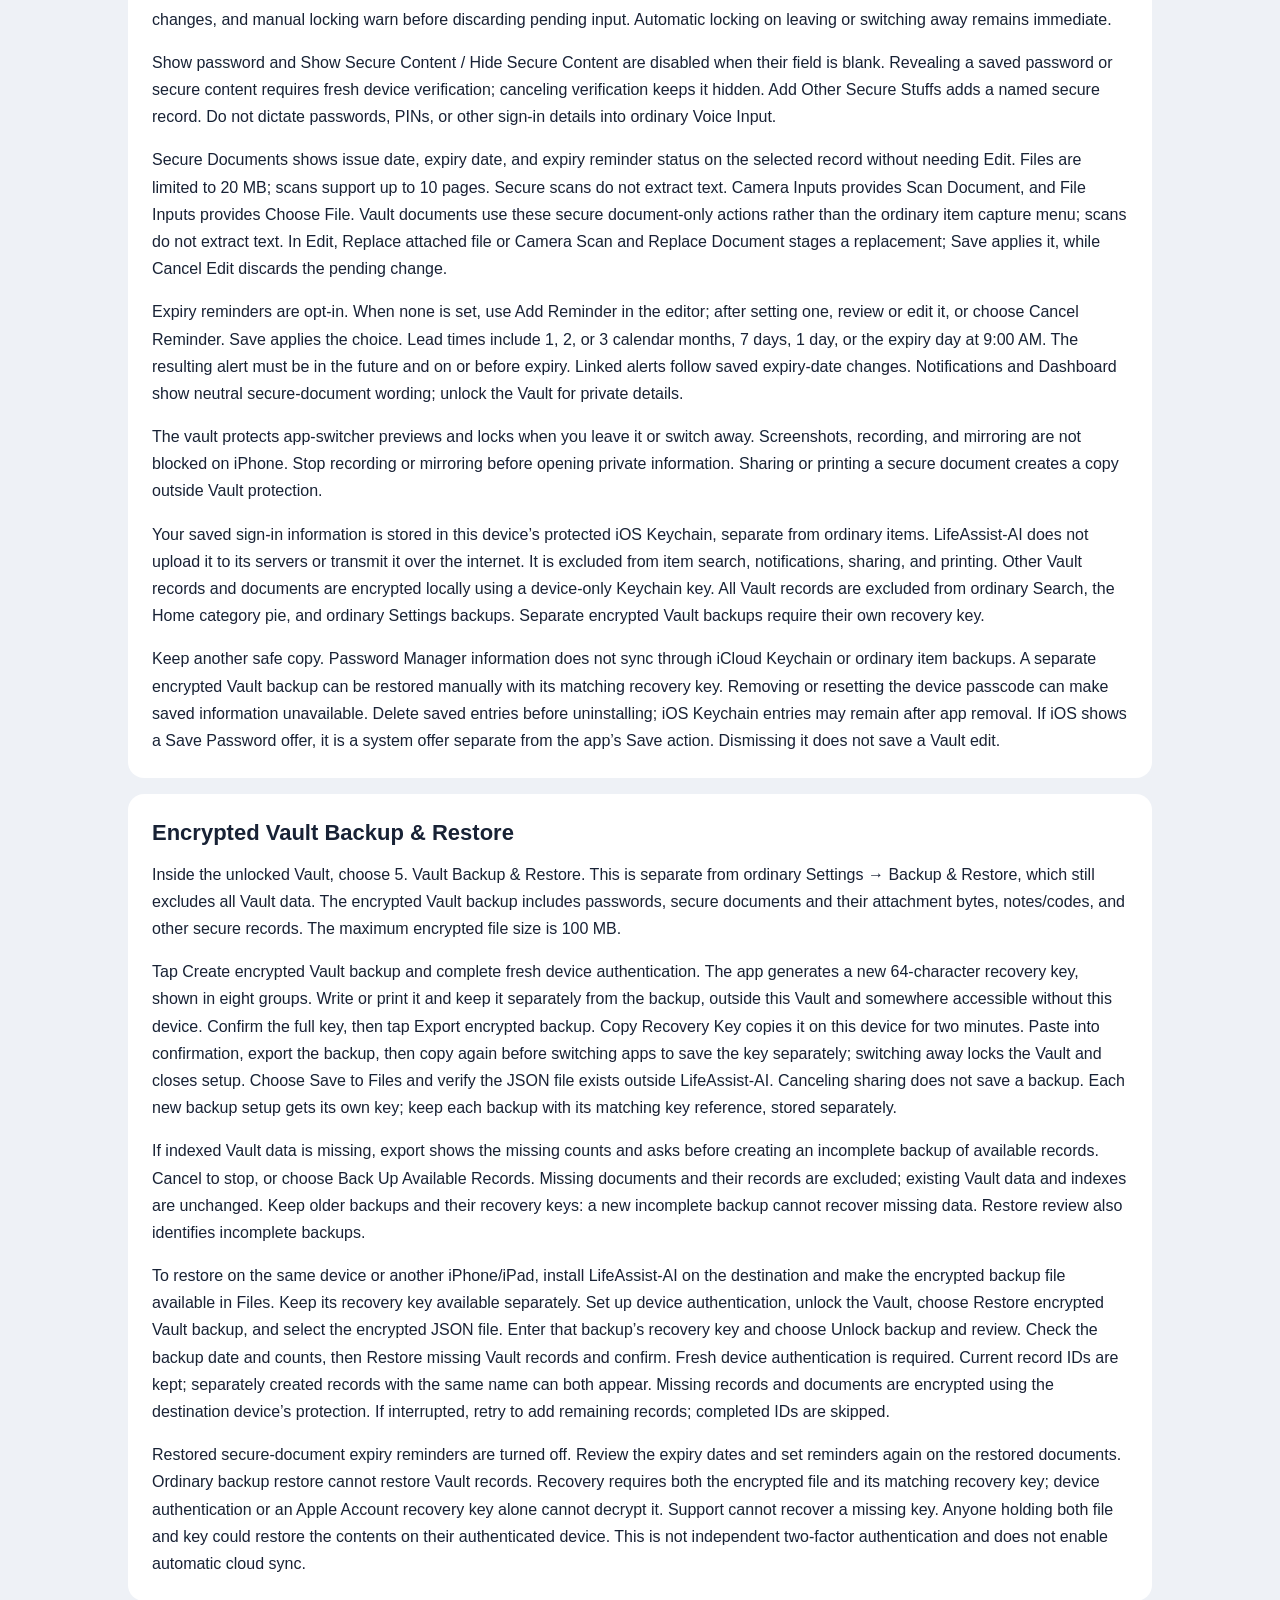
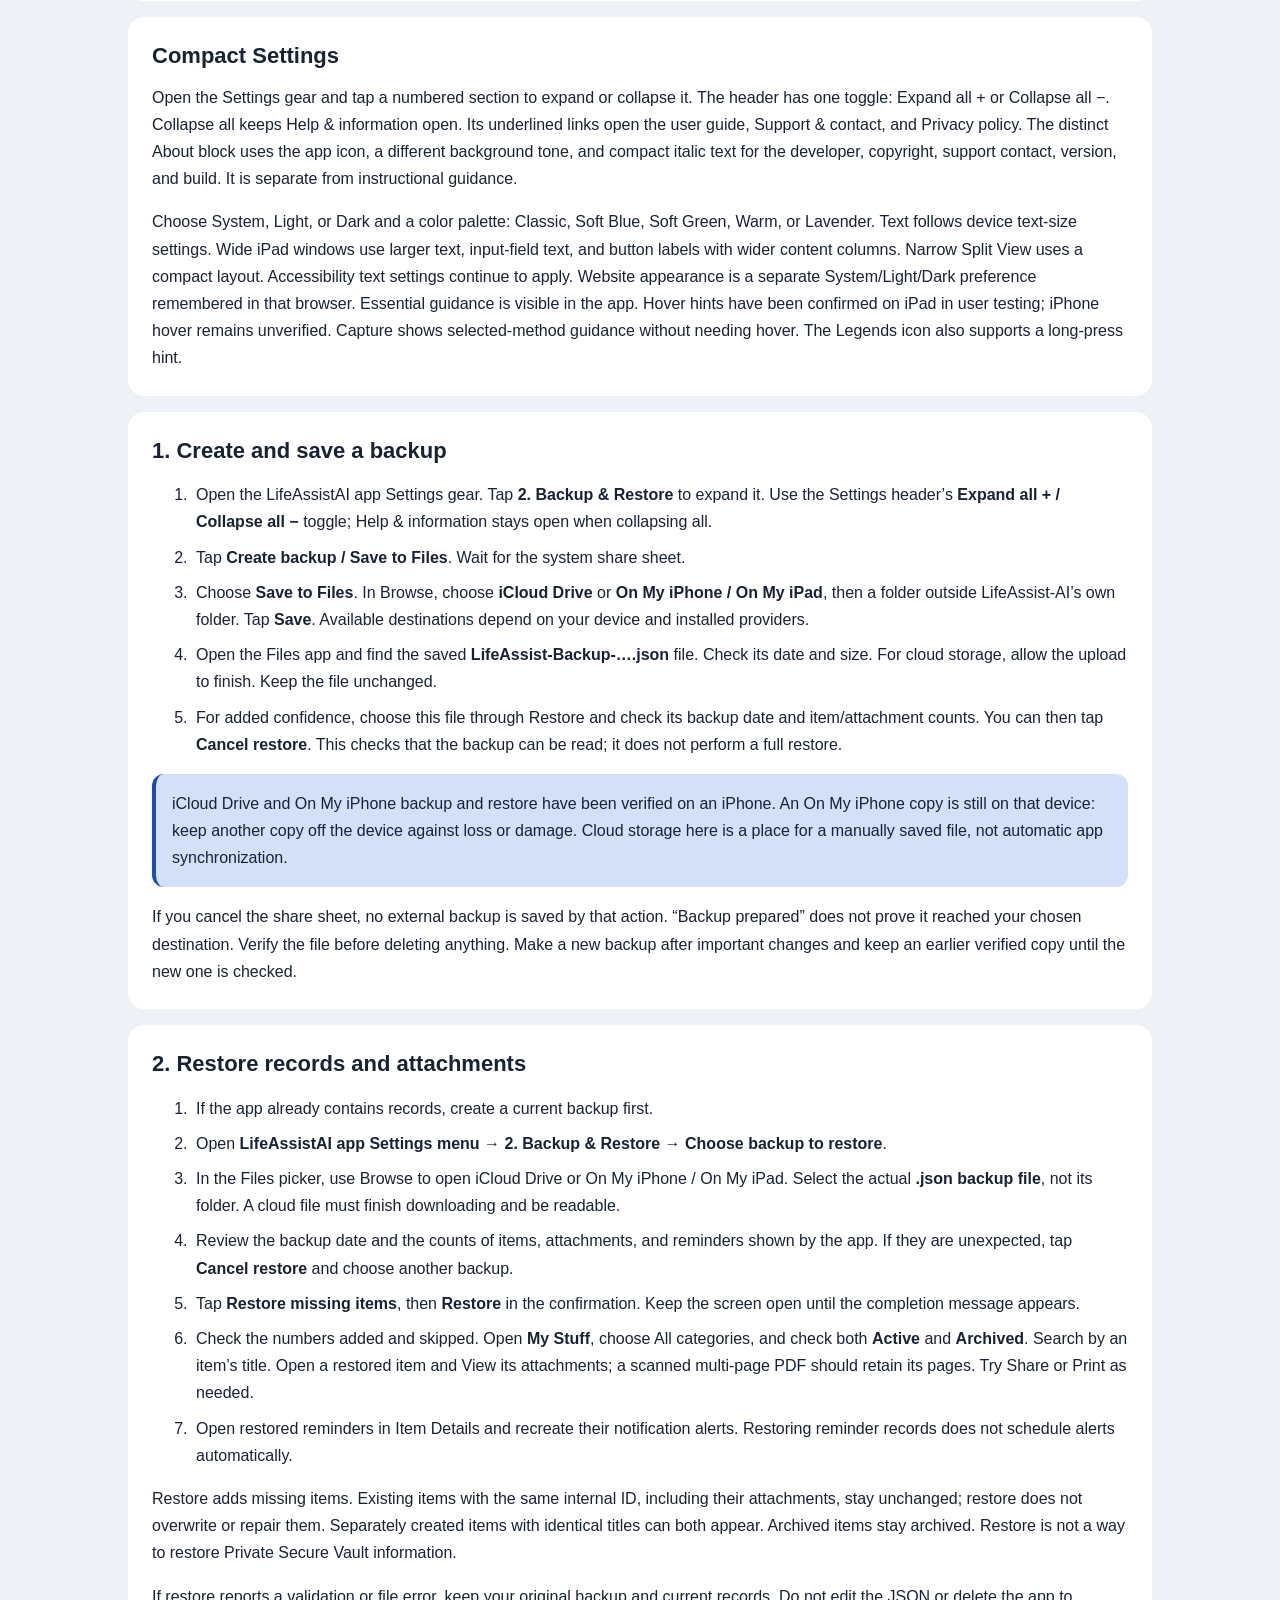
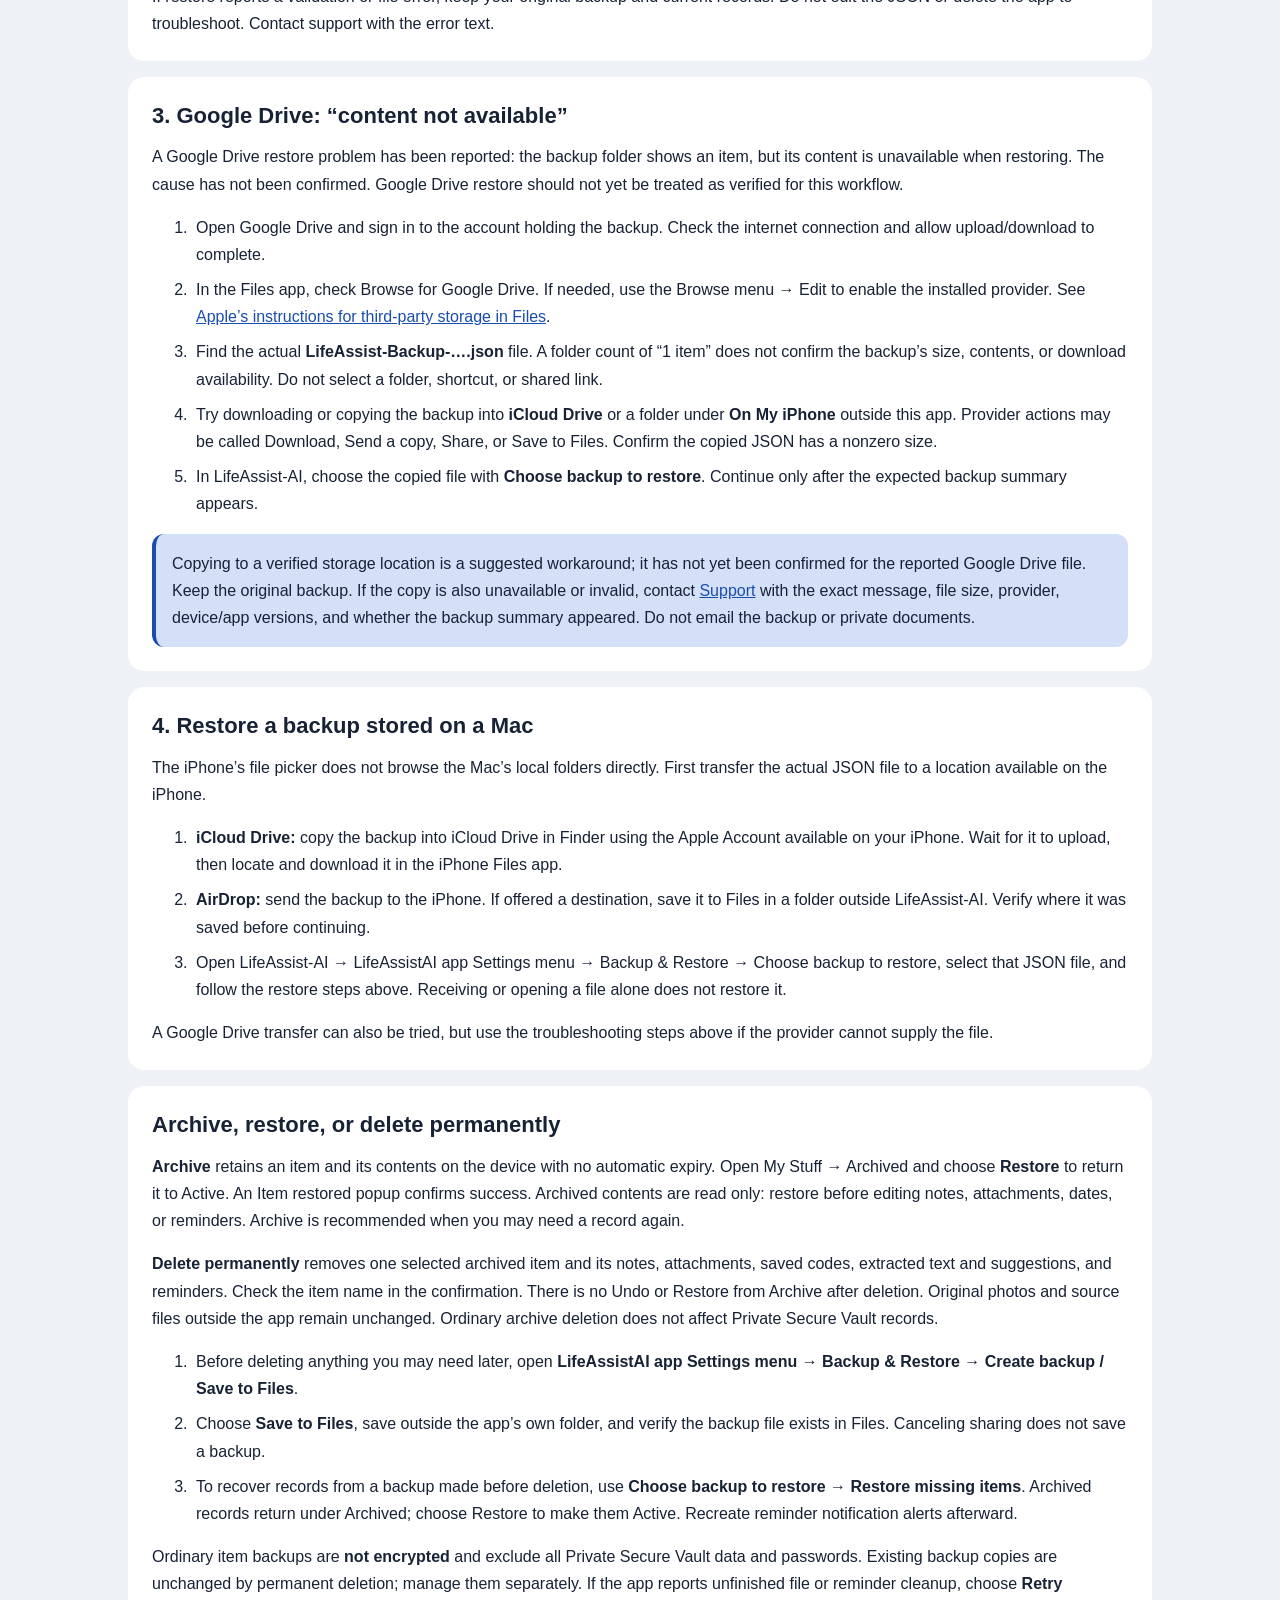
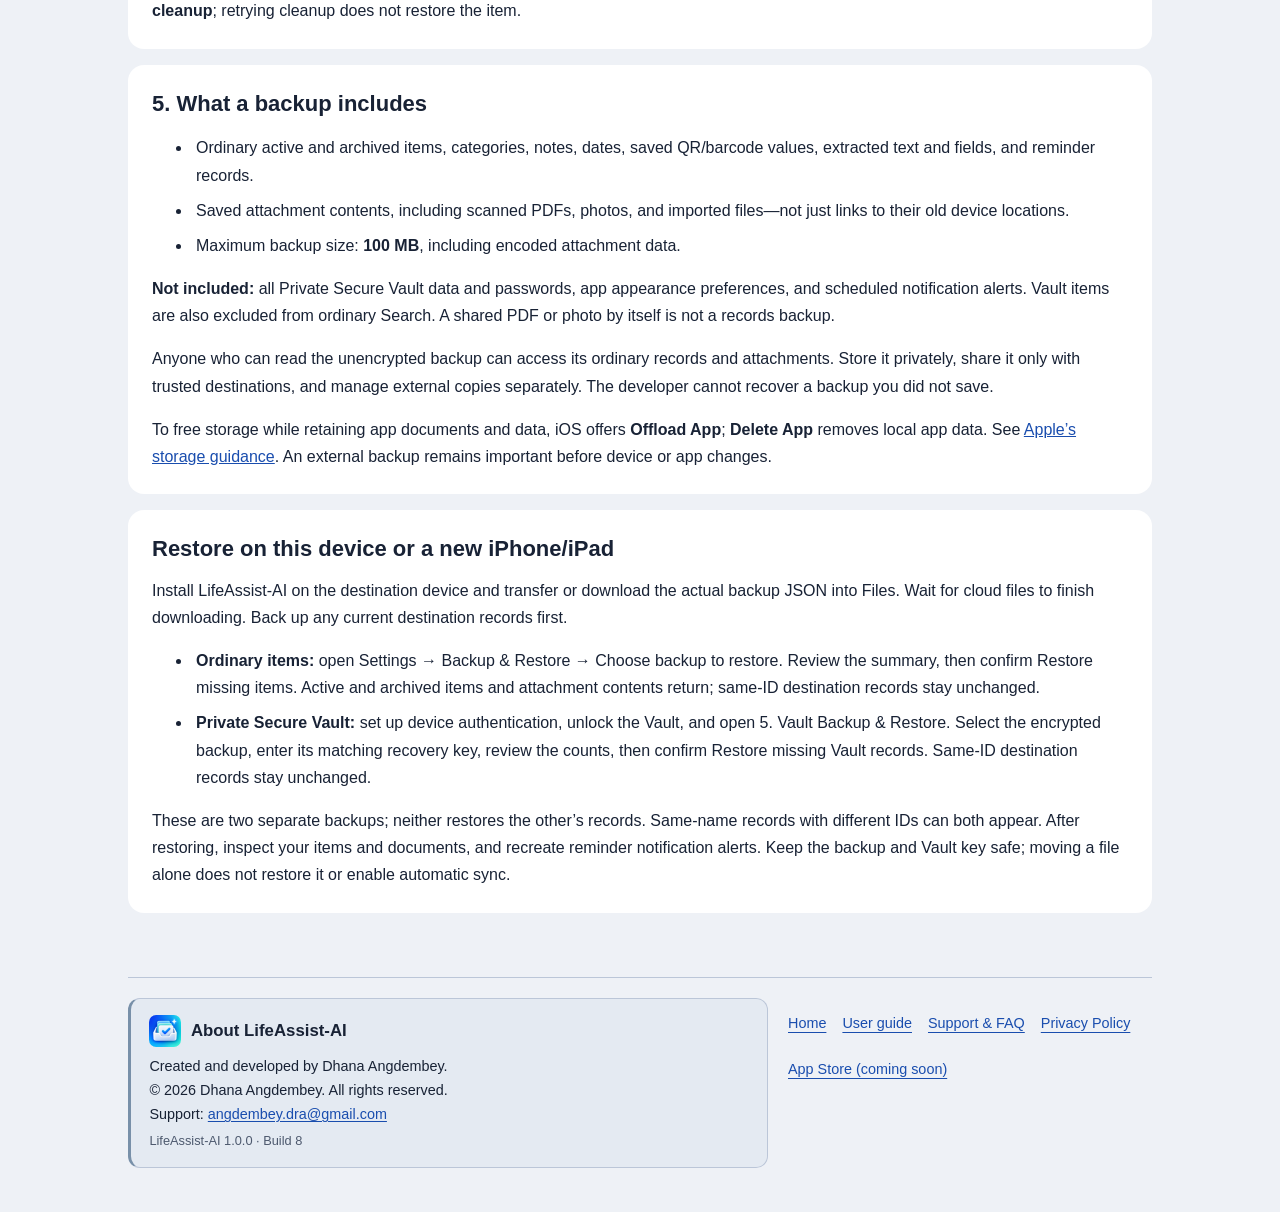
==== commit 0089fd25: "Add release-aware App Store QR links and compact shared About cards" ====
--- a/docs/guide/index.html
+++ b/docs/guide/index.html
@@ -14,7 +14,7 @@
 <meta name="twitter:card" content="summary">
 <meta name="twitter:image" content="https://angdembey.github.io/ai-life-assistant-site/assets/app-icon.png">
 <script src="../appearance.js"></script>
-<link rel="stylesheet" href="../styles.css?v=build8-vault-20261017">
+<link rel="stylesheet" href="../styles.css?v=build8-site-polish-20261017">
 </head>
 <body>
 <a class="skip" href="#content">Skip to content</a>
@@ -40,6 +40,6 @@
 <section id="mac"><h2>4. Restore a backup stored on a Mac</h2><p>The iPhone’s file picker does not browse the Mac’s local folders directly. First transfer the actual JSON file to a location available on the iPhone.</p><ol><li><strong>iCloud Drive:</strong> copy the backup into iCloud Drive in Finder using the Apple Account available on your iPhone. Wait for it to upload, then locate and download it in the iPhone Files app.</li><li><strong>AirDrop:</strong> send the backup to the iPhone. If offered a destination, save it to Files in a folder outside LifeAssist-AI. Verify where it was saved before continuing.</li><li>Open LifeAssist-AI → LifeAssistAI app Settings menu → Backup &amp; Restore → Choose backup to restore, select that JSON file, and follow the restore steps above. Receiving or opening a file alone does not restore it.</li></ol><p>A Google Drive transfer can also be tried, but use the troubleshooting steps above if the provider cannot supply the file.</p></section>
 <section id="archive-delete"><h2>Archive, restore, or delete permanently</h2><p><strong>Archive</strong> retains an item and its contents on the device with no automatic expiry. Open My Stuff → Archived and choose <strong>Restore</strong> to return it to Active. An Item restored popup confirms success. Archived contents are read only: restore before editing notes, attachments, dates, or reminders. Archive is recommended when you may need a record again.</p><p><strong>Delete permanently</strong> removes one selected archived item and its notes, attachments, saved codes, extracted text and suggestions, and reminders. Check the item name in the confirmation. There is no Undo or Restore from Archive after deletion. Original photos and source files outside the app remain unchanged. Ordinary archive deletion does not affect Private Secure Vault records.</p><ol><li>Before deleting anything you may need later, open <strong>LifeAssistAI app Settings menu → Backup &amp; Restore → Create backup / Save to Files</strong>.</li><li>Choose <strong>Save to Files</strong>, save outside the app’s own folder, and verify the backup file exists in Files. Canceling sharing does not save a backup.</li><li>To recover records from a backup made before deletion, use <strong>Choose backup to restore → Restore missing items</strong>. Archived records return under Archived; choose Restore to make them Active. Recreate reminder notification alerts afterward.</li></ol><p>Ordinary item backups are <strong>not encrypted</strong> and exclude all Private Secure Vault data and passwords. Existing backup copies are unchanged by permanent deletion; manage them separately. If the app reports unfinished file or reminder cleanup, choose <strong>Retry cleanup</strong>; retrying cleanup does not restore the item.</p></section>
 <section id="included"><h2>5. What a backup includes</h2><ul><li>Ordinary active and archived items, categories, notes, dates, saved QR/barcode values, extracted text and fields, and reminder records.</li><li>Saved attachment contents, including scanned PDFs, photos, and imported files—not just links to their old device locations.</li><li>Maximum backup size: <strong>100 MB</strong>, including encoded attachment data.</li></ul><p><strong>Not included:</strong> all Private Secure Vault data and passwords, app appearance preferences, and scheduled notification alerts. Vault items are also excluded from ordinary Search. A shared PDF or photo by itself is not a records backup.</p><p>Anyone who can read the unencrypted backup can access its ordinary records and attachments. Store it privately, share it only with trusted destinations, and manage external copies separately. The developer cannot recover a backup you did not save.</p><p>To free storage while retaining app documents and data, iOS offers <strong>Offload App</strong>; <strong>Delete App</strong> removes local app data. See <a href="https://support.apple.com/en-us/108429">Apple’s storage guidance</a>. An external backup remains important before device or app changes.</p></section>
-<section id="restore-another-device"><h2>Restore on this device or a new iPhone/iPad</h2><p>Install LifeAssist-AI on the destination device and transfer or download the actual backup JSON into Files. Wait for cloud files to finish downloading. Back up any current destination records first.</p><ul><li><strong>Ordinary items:</strong> open Settings → Backup &amp; Restore → Choose backup to restore. Review the summary, then confirm Restore missing items. Active and archived items and attachment contents return; same-ID destination records stay unchanged.</li><li><strong>Private Secure Vault:</strong> set up device authentication, unlock the Vault, and open 5. Vault Backup &amp; Restore. Select the encrypted backup, enter its matching recovery key, review the counts, then confirm Restore missing Vault records. Same-ID destination records stay unchanged.</li></ul><p>These are two separate backups; neither restores the other’s records. Same-name records with different IDs can both appear. After restoring, inspect your items and documents, and recreate reminder notification alerts. Keep the backup and Vault key safe; moving a file alone does not restore it or enable automatic sync.</p></section></main><footer class="wrap"><h2>About LifeAssist-AI</h2><p>Created and developed by Dhana Angdembey.</p><p>© 2026 Dhana Angdembey. All rights reserved.</p><p>Support: <a href="mailto:angdembey.dra@gmail.com">angdembey.dra@gmail.com</a></p><p>LifeAssist-AI 1.0.0 · Build 8</p></footer></div>
+<section id="restore-another-device"><h2>Restore on this device or a new iPhone/iPad</h2><p>Install LifeAssist-AI on the destination device and transfer or download the actual backup JSON into Files. Wait for cloud files to finish downloading. Back up any current destination records first.</p><ul><li><strong>Ordinary items:</strong> open Settings → Backup &amp; Restore → Choose backup to restore. Review the summary, then confirm Restore missing items. Active and archived items and attachment contents return; same-ID destination records stay unchanged.</li><li><strong>Private Secure Vault:</strong> set up device authentication, unlock the Vault, and open 5. Vault Backup &amp; Restore. Select the encrypted backup, enter its matching recovery key, review the counts, then confirm Restore missing Vault records. Same-ID destination records stay unchanged.</li></ul><p>These are two separate backups; neither restores the other’s records. Same-name records with different IDs can both appear. After restoring, inspect your items and documents, and recreate reminder notification alerts. Keep the backup and Vault key safe; moving a file alone does not restore it or enable automatic sync.</p></section></main><footer class="site-footer"><div class="about-card" aria-labelledby="about-title"><div class="about-heading"><img src="../assets/app-icon.png" width="32" height="32" alt=""><h2 id="about-title">About LifeAssist-AI</h2></div><div class="about-details"><p>Created and developed by Dhana Angdembey.</p><p>© 2026 Dhana Angdembey. All rights reserved.</p><p>Support: <a href="mailto:angdembey.dra@gmail.com">angdembey.dra@gmail.com</a></p><p class="about-version">LifeAssist-AI 1.0.0 · Build 8</p></div></div><nav class="footer-links" aria-label="Footer navigation"><a href="../">Home</a><a href="../guide/">User guide</a><a href="../support/">Support &amp; FAQ</a><a href="../privacy/">Privacy Policy</a><a href="https://apps.apple.com/app/id6818905932">App Store (coming soon)</a></nav></footer></div>
 </body>
 </html>
--- a/docs/styles.css
+++ b/docs/styles.css
@@ -147,3 +147,43 @@
 @media (max-width: 480px) { .screenshot-grid { grid-template-columns: repeat(2, minmax(0, 1fr)); gap: .75rem; } .preview-grid { grid-template-columns: 1fr; } }
 
 .vault-screens { grid-template-columns: repeat(2, minmax(0, 1fr)); }
+
+/* App Store destination is ready; public availability remains pending release. */
+.store-actions { display: flex; flex-wrap: wrap; align-items: center; gap: 1rem; }
+.store-hero { margin-block: 1.25rem 1.5rem; }
+.store-link { display: inline-flex; align-items: center; justify-content: space-between; gap: 1.5rem; min-height: 76px; padding: .8rem 1.15rem; border: 1px solid #66818f; border-radius: .85rem; background: #071d26; color: #fff; text-decoration: none; line-height: 1.25; }
+.store-link small, .store-link strong { display: block; }
+.store-link small { font-size: .8rem; color: #c3d8e2; margin-bottom: .15rem; }
+.store-link strong { font-size: 1.65rem; letter-spacing: -.02em; }
+.store-link:hover { border-color: #66cce6; background: #123745; color: #fff; }
+.store-link:focus-visible, .store-qr-mini:focus-visible { outline: 3px solid #ffe080; outline-offset: 4px; }
+.store-qr-mini { display: grid; grid-template-columns: 112px minmax(0, 1fr); align-items: center; gap: .75rem; max-width: 19rem; padding: .5rem .85rem .5rem .5rem; border: 1px solid #c5d9e1; border-radius: .85rem; background: #fff; color: #102c3a; text-decoration: none; line-height: 1.3; }
+.store-qr-mini img { display: block; width: 112px; height: 112px; background: #fff; border-radius: .3rem; }
+.store-qr-mini strong, .store-qr-mini small { display: block; }
+.store-qr-mini strong { font-size: .95rem; }
+.store-qr-mini small { margin-top: .35rem; font-size: .8rem; color: #4b6170; }
+.store-status { max-width: 37rem; margin: .75rem 0 0; color: #dce8f8; font-size: .9rem; }
+.marketing-page .store-release { display: grid; grid-template-columns: minmax(0, 1fr) auto; gap: 2rem; align-items: center; background: var(--highlight); padding: clamp(1.25rem, 4vw, 2.5rem); }
+.store-release h2 { max-width: 23ch; font-size: clamp(1.75rem, 3.5vw, 2.5rem); }
+.store-release .store-help { margin-top: 1.25rem; }
+.store-qr-large { margin: 0; text-align: center; }
+.store-qr-large img { display: block; width: 196px; height: 196px; max-width: 100%; background: #fff; border-radius: .75rem; }
+.store-qr-large figcaption { margin-top: .65rem; font-size: .9rem; }
+@media (max-width: 40rem) { .marketing-page .store-release { grid-template-columns: 1fr; gap: 1.5rem; } .store-qr-large { justify-self: start; } }
+@media (max-width: 24rem) { .store-qr-mini { grid-template-columns: 96px minmax(0, 1fr); } .store-qr-mini img { width: 96px; height: 96px; } }
+
+/* Compact About metadata stays separate from instructions and footer links. */
+:root { --about-surface: #e4eaf2; --about-edge: #7890a9; }
+:root[data-appearance="dark"] { --about-surface: #233041; --about-edge: #829bb2; }
+.page > footer.site-footer { display: grid; grid-template-columns: minmax(0, 40rem) minmax(10rem, 1fr); align-items: start; gap: 1.25rem; width: min(100% - 2rem, 64rem); margin: 1rem auto 0; padding: 1.25rem 0; border-top: 1px solid var(--line); border-radius: 0; background: transparent; color: var(--ink); }
+.about-card { padding: 1rem 1.15rem; border: 1px solid var(--line); border-inline-start: .2rem solid var(--about-edge); border-radius: .75rem; background: var(--about-surface); }
+.about-heading { display: flex; align-items: center; gap: .6rem; margin-bottom: .6rem; }
+.about-heading img { display: block; flex: 0 0 32px; border-radius: .45rem; }
+.about-card h2 { margin: 0; font-size: 1.05rem; line-height: 1.3; letter-spacing: 0; color: var(--ink); }
+.about-details { display: grid; gap: .2rem; }
+.about-card p { margin: 0; font-size: .9rem; line-height: 1.45; }
+.about-card .about-version { margin-top: .25rem; font-size: .8rem; color: var(--muted); }
+.about-card a { color: var(--blue); overflow-wrap: anywhere; text-underline-offset: .15em; }
+.site-footer .footer-links { display: flex; align-content: start; align-items: start; flex-wrap: wrap; gap: .15rem 1rem; padding-top: .2rem; }
+.site-footer .footer-links a { color: var(--blue); min-height: 44px; font-size: .9rem; line-height: 1.4; align-items: center; }
+@media (max-width: 48rem) { .page > footer.site-footer { grid-template-columns: 1fr; gap: .7rem; } }
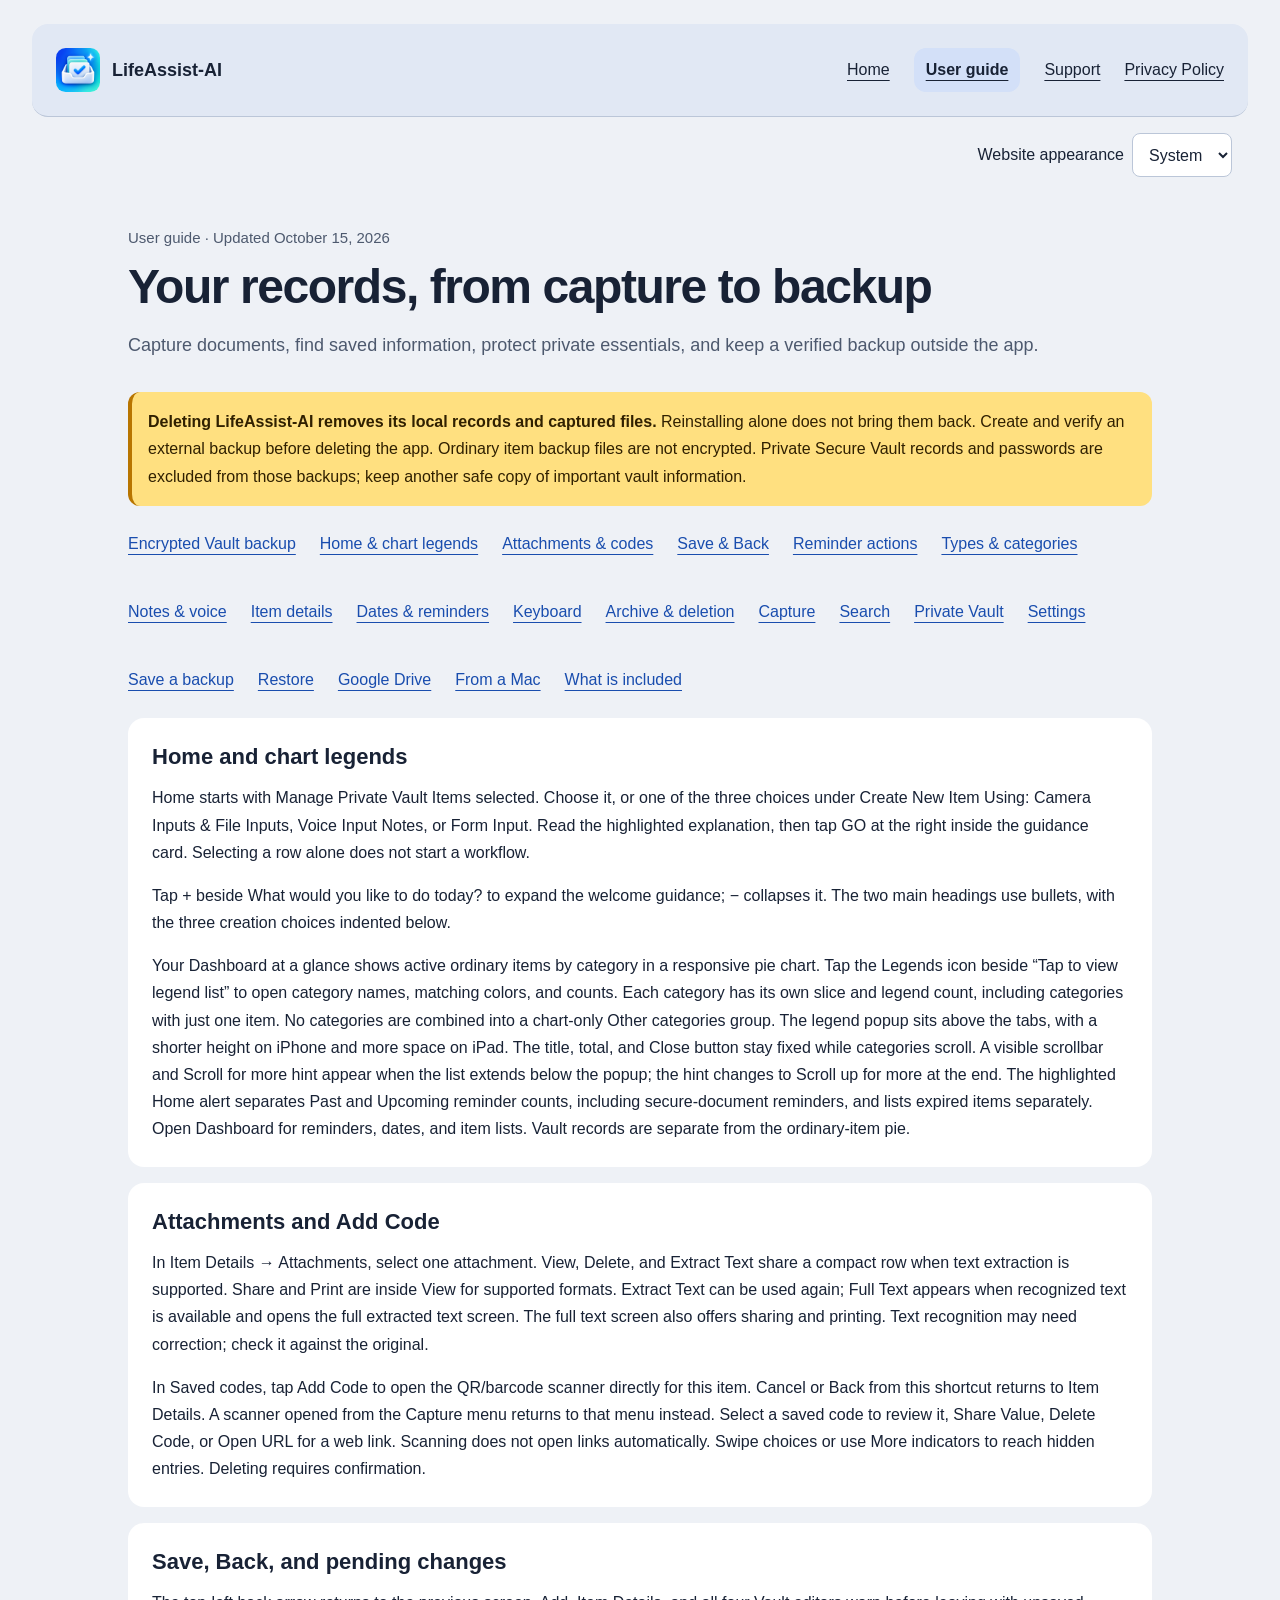
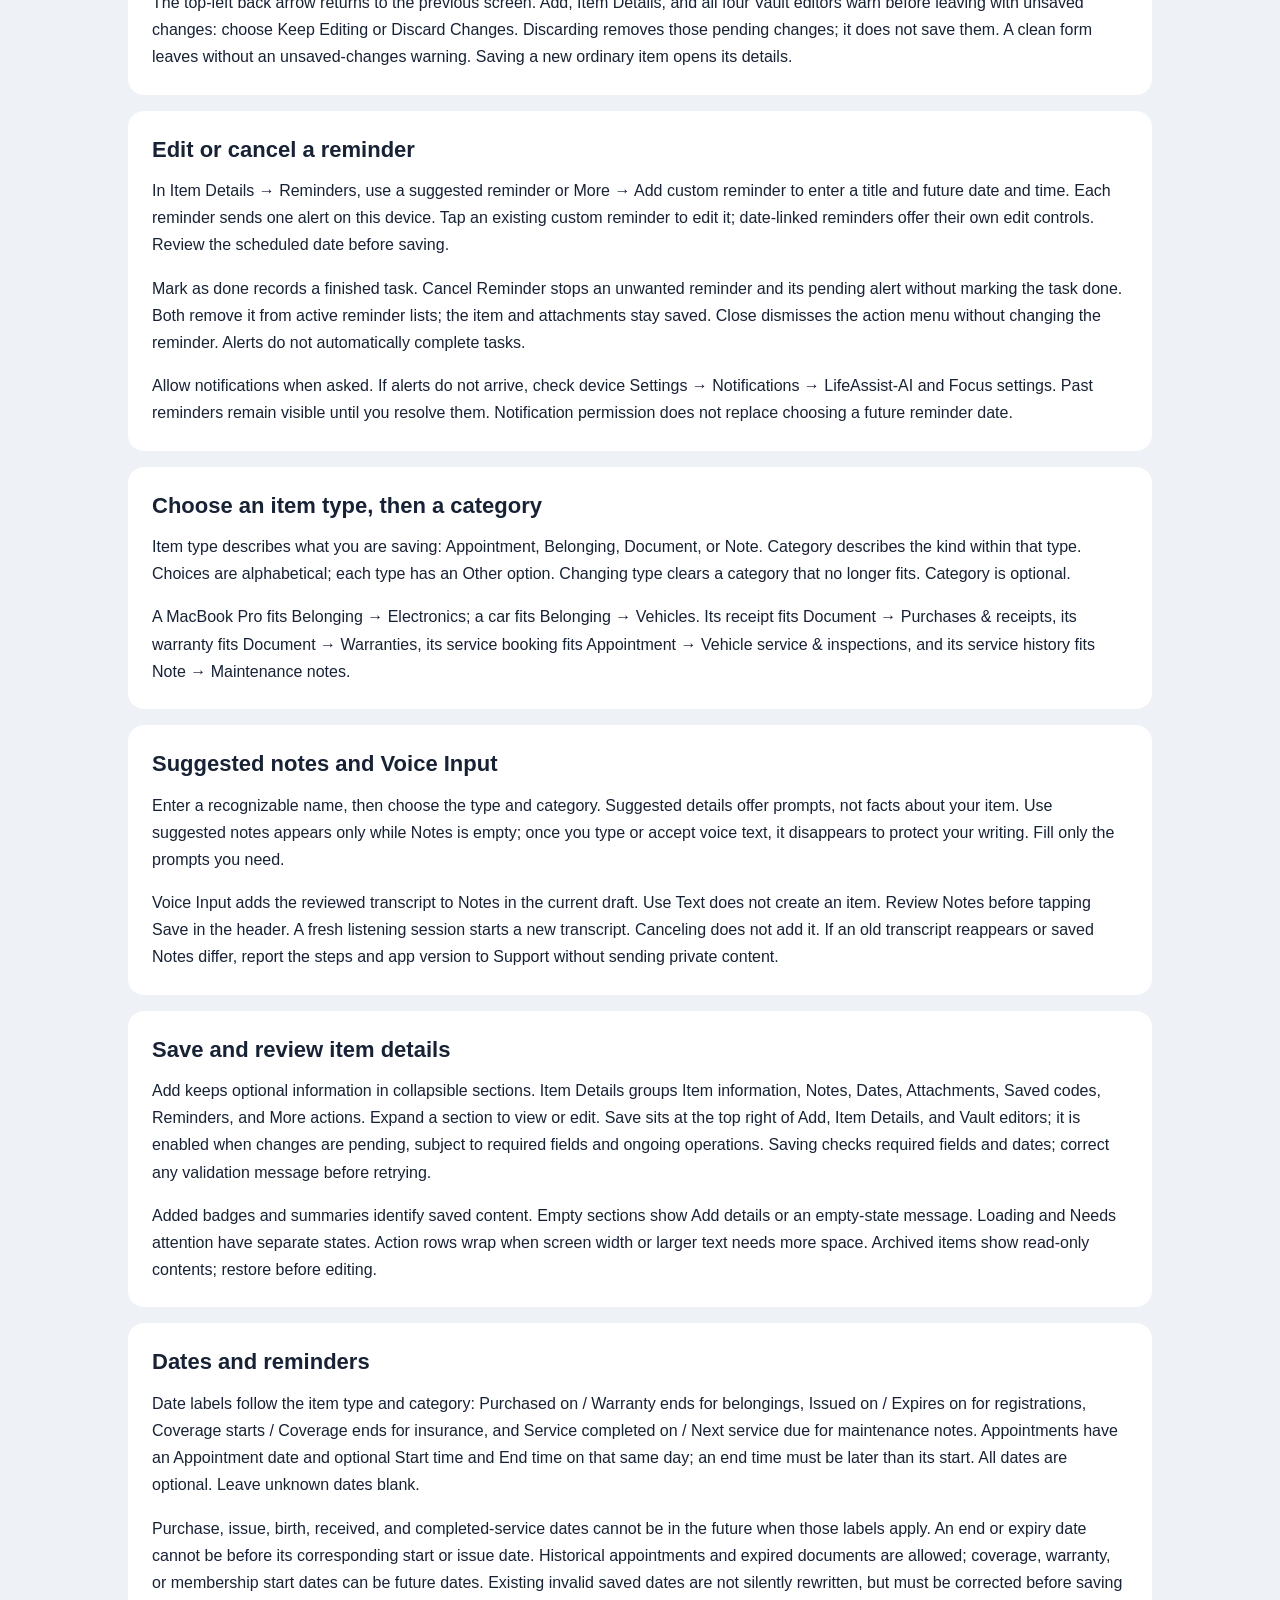
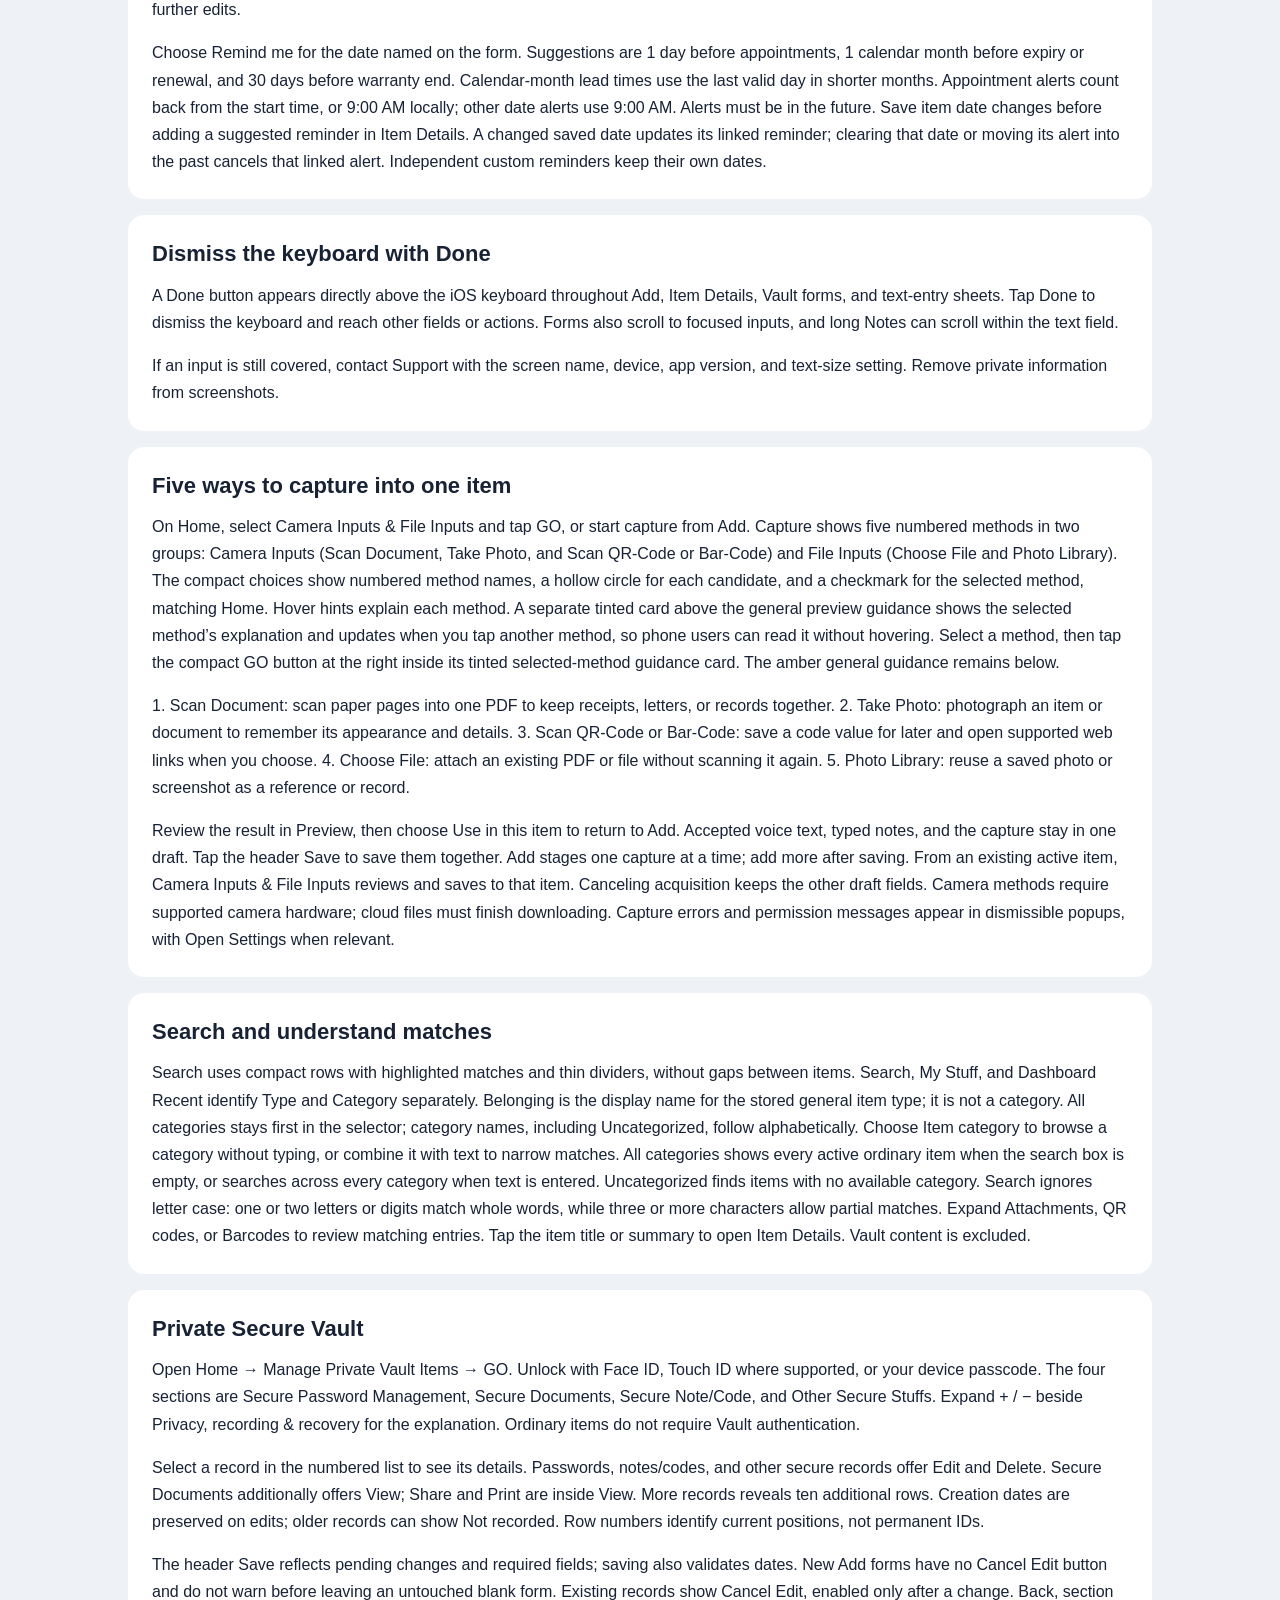
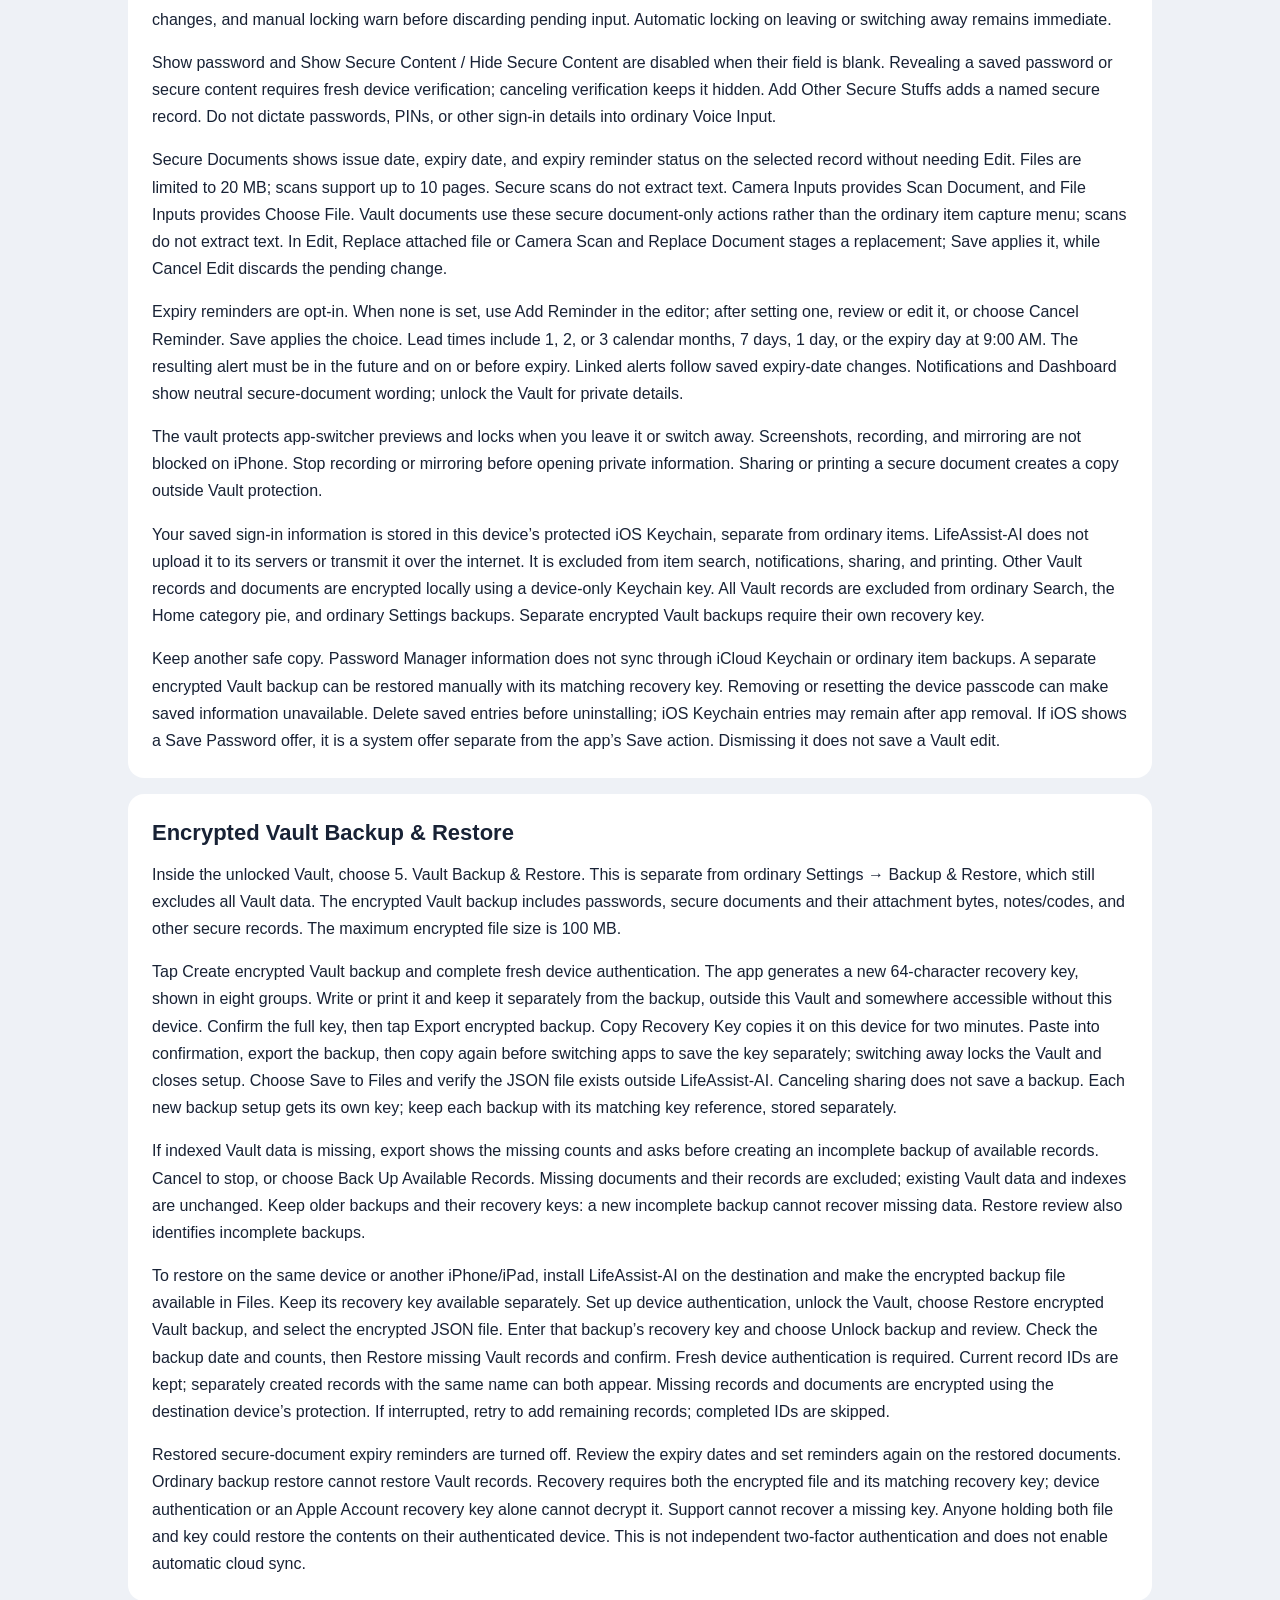
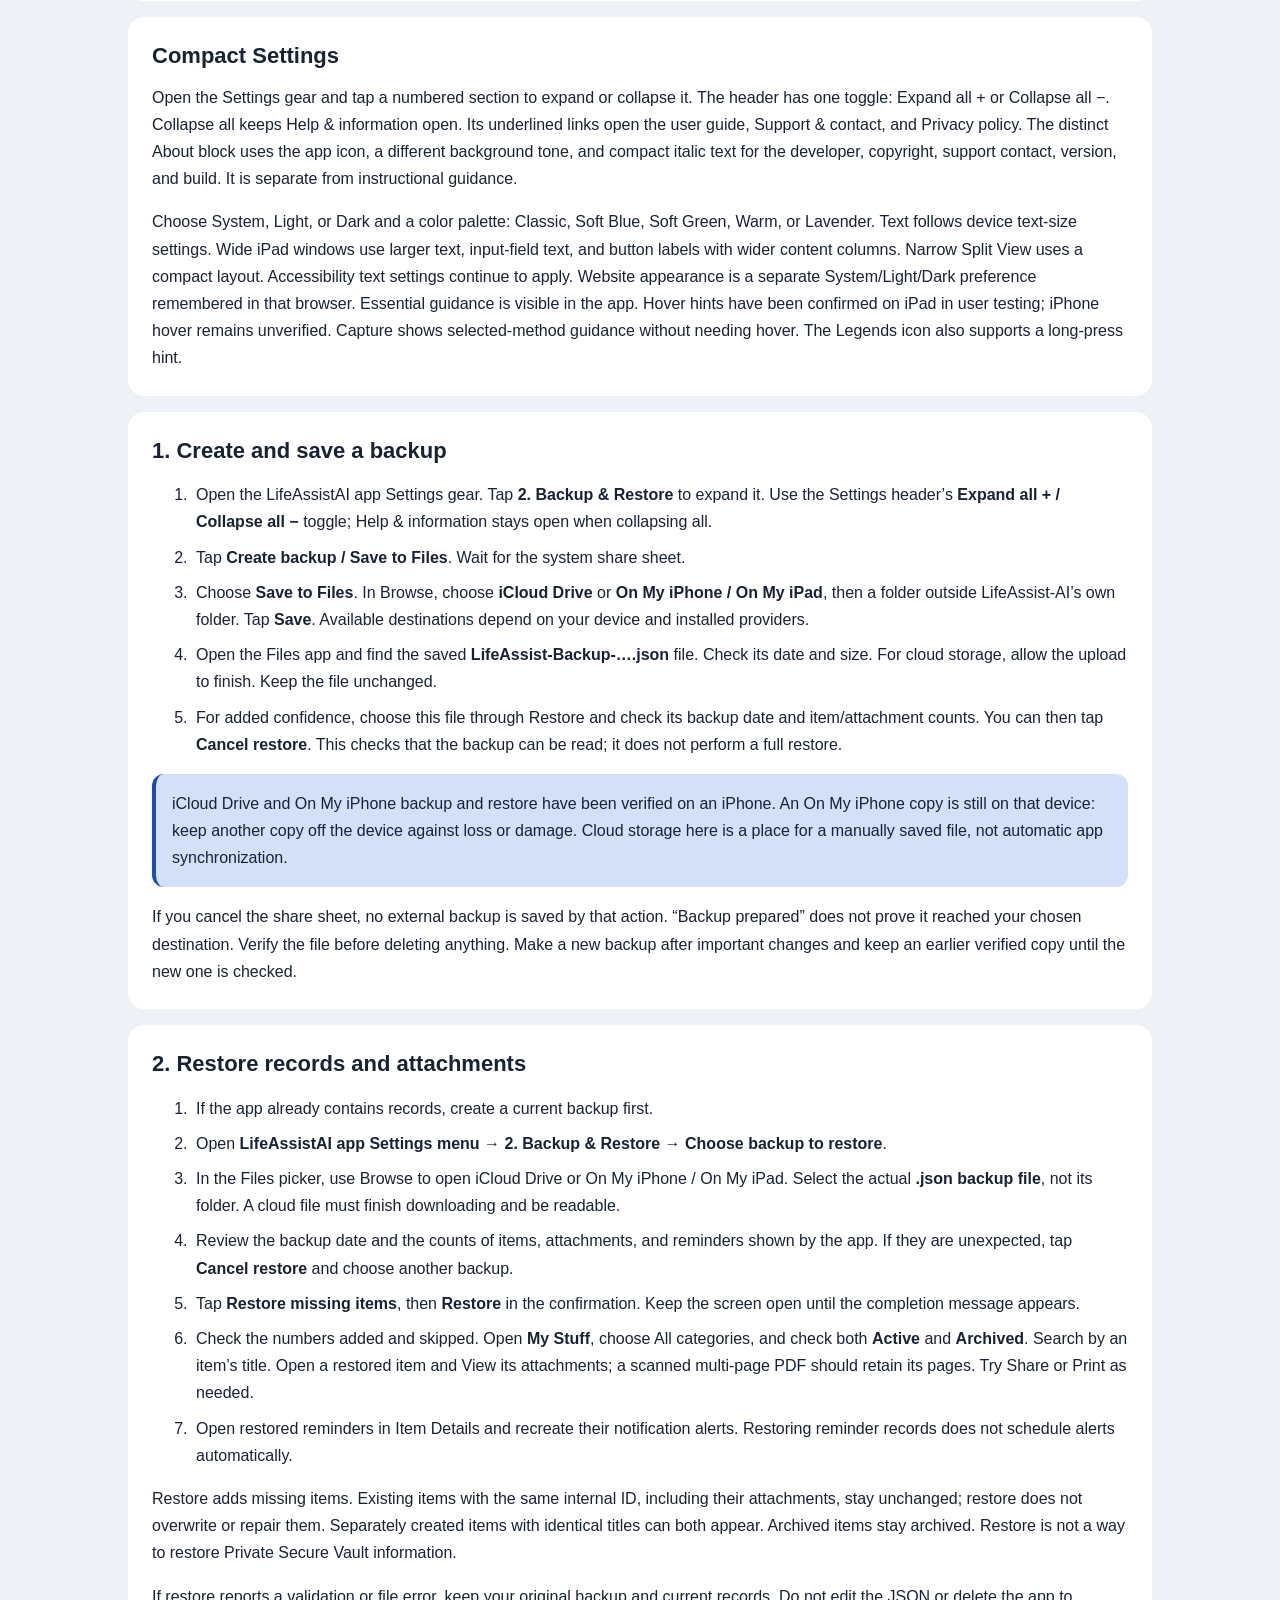
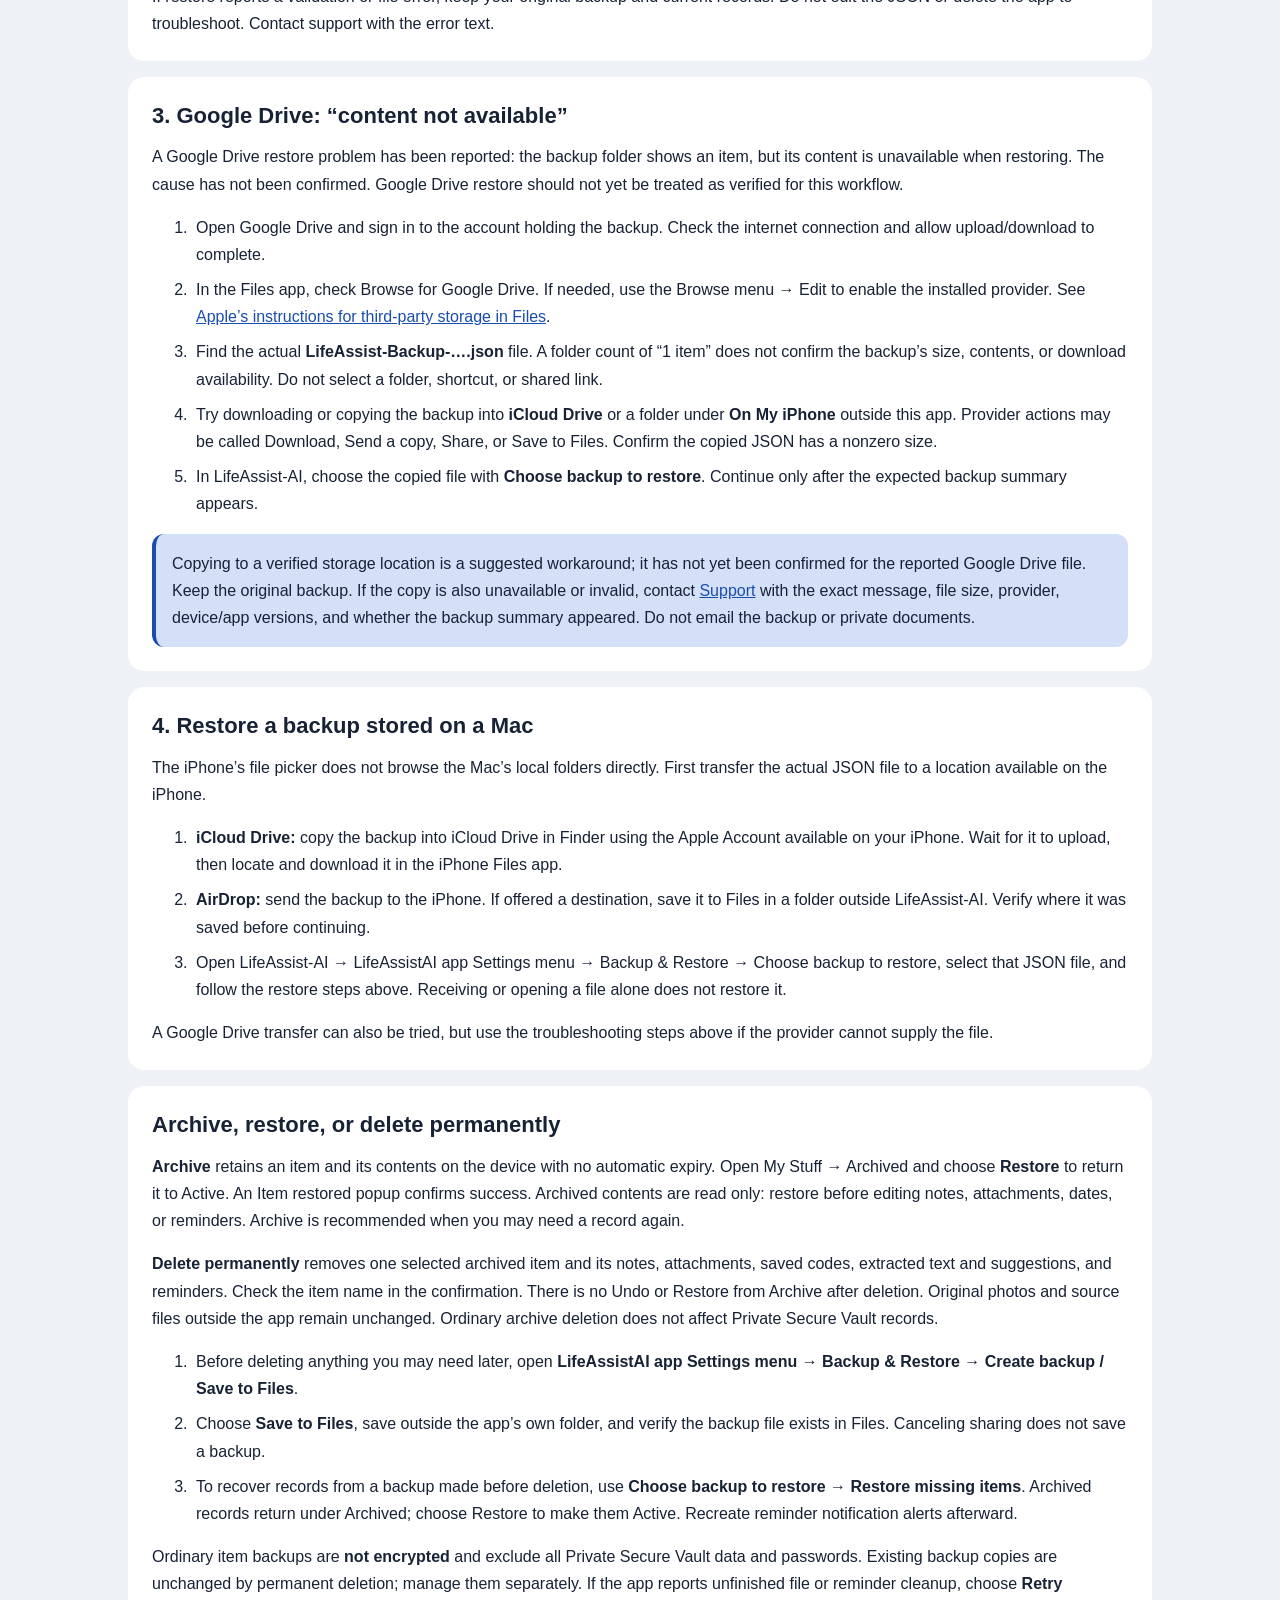
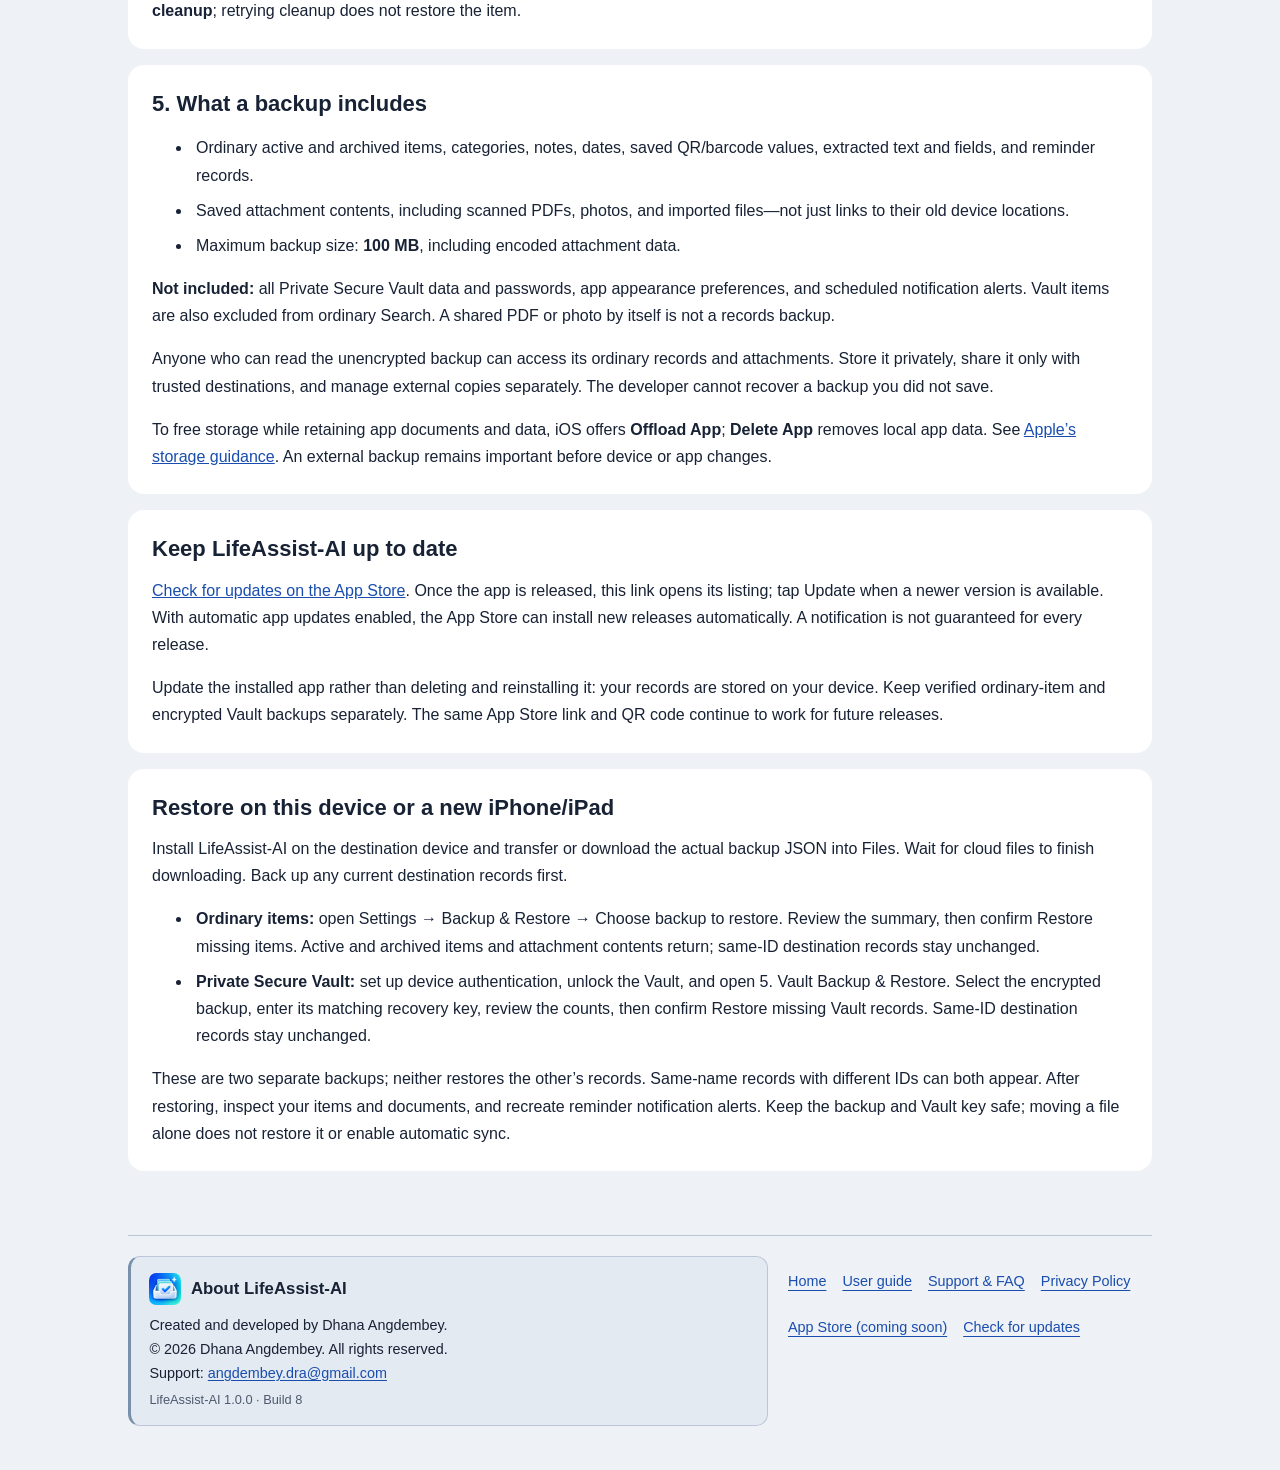
==== commit ce5d1879: "Add App Store update links and update guidance" ====
--- a/docs/guide/index.html
+++ b/docs/guide/index.html
@@ -40,6 +40,6 @@
 <section id="mac"><h2>4. Restore a backup stored on a Mac</h2><p>The iPhone’s file picker does not browse the Mac’s local folders directly. First transfer the actual JSON file to a location available on the iPhone.</p><ol><li><strong>iCloud Drive:</strong> copy the backup into iCloud Drive in Finder using the Apple Account available on your iPhone. Wait for it to upload, then locate and download it in the iPhone Files app.</li><li><strong>AirDrop:</strong> send the backup to the iPhone. If offered a destination, save it to Files in a folder outside LifeAssist-AI. Verify where it was saved before continuing.</li><li>Open LifeAssist-AI → LifeAssistAI app Settings menu → Backup &amp; Restore → Choose backup to restore, select that JSON file, and follow the restore steps above. Receiving or opening a file alone does not restore it.</li></ol><p>A Google Drive transfer can also be tried, but use the troubleshooting steps above if the provider cannot supply the file.</p></section>
 <section id="archive-delete"><h2>Archive, restore, or delete permanently</h2><p><strong>Archive</strong> retains an item and its contents on the device with no automatic expiry. Open My Stuff → Archived and choose <strong>Restore</strong> to return it to Active. An Item restored popup confirms success. Archived contents are read only: restore before editing notes, attachments, dates, or reminders. Archive is recommended when you may need a record again.</p><p><strong>Delete permanently</strong> removes one selected archived item and its notes, attachments, saved codes, extracted text and suggestions, and reminders. Check the item name in the confirmation. There is no Undo or Restore from Archive after deletion. Original photos and source files outside the app remain unchanged. Ordinary archive deletion does not affect Private Secure Vault records.</p><ol><li>Before deleting anything you may need later, open <strong>LifeAssistAI app Settings menu → Backup &amp; Restore → Create backup / Save to Files</strong>.</li><li>Choose <strong>Save to Files</strong>, save outside the app’s own folder, and verify the backup file exists in Files. Canceling sharing does not save a backup.</li><li>To recover records from a backup made before deletion, use <strong>Choose backup to restore → Restore missing items</strong>. Archived records return under Archived; choose Restore to make them Active. Recreate reminder notification alerts afterward.</li></ol><p>Ordinary item backups are <strong>not encrypted</strong> and exclude all Private Secure Vault data and passwords. Existing backup copies are unchanged by permanent deletion; manage them separately. If the app reports unfinished file or reminder cleanup, choose <strong>Retry cleanup</strong>; retrying cleanup does not restore the item.</p></section>
 <section id="included"><h2>5. What a backup includes</h2><ul><li>Ordinary active and archived items, categories, notes, dates, saved QR/barcode values, extracted text and fields, and reminder records.</li><li>Saved attachment contents, including scanned PDFs, photos, and imported files—not just links to their old device locations.</li><li>Maximum backup size: <strong>100 MB</strong>, including encoded attachment data.</li></ul><p><strong>Not included:</strong> all Private Secure Vault data and passwords, app appearance preferences, and scheduled notification alerts. Vault items are also excluded from ordinary Search. A shared PDF or photo by itself is not a records backup.</p><p>Anyone who can read the unencrypted backup can access its ordinary records and attachments. Store it privately, share it only with trusted destinations, and manage external copies separately. The developer cannot recover a backup you did not save.</p><p>To free storage while retaining app documents and data, iOS offers <strong>Offload App</strong>; <strong>Delete App</strong> removes local app data. See <a href="https://support.apple.com/en-us/108429">Apple’s storage guidance</a>. An external backup remains important before device or app changes.</p></section>
-<section id="restore-another-device"><h2>Restore on this device or a new iPhone/iPad</h2><p>Install LifeAssist-AI on the destination device and transfer or download the actual backup JSON into Files. Wait for cloud files to finish downloading. Back up any current destination records first.</p><ul><li><strong>Ordinary items:</strong> open Settings → Backup &amp; Restore → Choose backup to restore. Review the summary, then confirm Restore missing items. Active and archived items and attachment contents return; same-ID destination records stay unchanged.</li><li><strong>Private Secure Vault:</strong> set up device authentication, unlock the Vault, and open 5. Vault Backup &amp; Restore. Select the encrypted backup, enter its matching recovery key, review the counts, then confirm Restore missing Vault records. Same-ID destination records stay unchanged.</li></ul><p>These are two separate backups; neither restores the other’s records. Same-name records with different IDs can both appear. After restoring, inspect your items and documents, and recreate reminder notification alerts. Keep the backup and Vault key safe; moving a file alone does not restore it or enable automatic sync.</p></section></main><footer class="site-footer"><div class="about-card" aria-labelledby="about-title"><div class="about-heading"><img src="../assets/app-icon.png" width="32" height="32" alt=""><h2 id="about-title">About LifeAssist-AI</h2></div><div class="about-details"><p>Created and developed by Dhana Angdembey.</p><p>© 2026 Dhana Angdembey. All rights reserved.</p><p>Support: <a href="mailto:angdembey.dra@gmail.com">angdembey.dra@gmail.com</a></p><p class="about-version">LifeAssist-AI 1.0.0 · Build 8</p></div></div><nav class="footer-links" aria-label="Footer navigation"><a href="../">Home</a><a href="../guide/">User guide</a><a href="../support/">Support &amp; FAQ</a><a href="../privacy/">Privacy Policy</a><a href="https://apps.apple.com/app/id6818905932">App Store (coming soon)</a></nav></footer></div>
+<section id="app-updates"><h2>Keep LifeAssist-AI up to date</h2><p><a href="https://apps.apple.com/app/id6818905932">Check for updates on the App Store</a>. Once the app is released, this link opens its listing; tap Update when a newer version is available. With automatic app updates enabled, the App Store can install new releases automatically. A notification is not guaranteed for every release.</p><p>Update the installed app rather than deleting and reinstalling it: your records are stored on your device. Keep verified ordinary-item and encrypted Vault backups separately. The same App Store link and QR code continue to work for future releases.</p></section><section id="restore-another-device"><h2>Restore on this device or a new iPhone/iPad</h2><p>Install LifeAssist-AI on the destination device and transfer or download the actual backup JSON into Files. Wait for cloud files to finish downloading. Back up any current destination records first.</p><ul><li><strong>Ordinary items:</strong> open Settings → Backup &amp; Restore → Choose backup to restore. Review the summary, then confirm Restore missing items. Active and archived items and attachment contents return; same-ID destination records stay unchanged.</li><li><strong>Private Secure Vault:</strong> set up device authentication, unlock the Vault, and open 5. Vault Backup &amp; Restore. Select the encrypted backup, enter its matching recovery key, review the counts, then confirm Restore missing Vault records. Same-ID destination records stay unchanged.</li></ul><p>These are two separate backups; neither restores the other’s records. Same-name records with different IDs can both appear. After restoring, inspect your items and documents, and recreate reminder notification alerts. Keep the backup and Vault key safe; moving a file alone does not restore it or enable automatic sync.</p></section></main><footer class="site-footer"><div class="about-card" aria-labelledby="about-title"><div class="about-heading"><img src="../assets/app-icon.png" width="32" height="32" alt=""><h2 id="about-title">About LifeAssist-AI</h2></div><div class="about-details"><p>Created and developed by Dhana Angdembey.</p><p>© 2026 Dhana Angdembey. All rights reserved.</p><p>Support: <a href="mailto:angdembey.dra@gmail.com">angdembey.dra@gmail.com</a></p><p class="about-version">LifeAssist-AI 1.0.0 · Build 8</p></div></div><nav class="footer-links" aria-label="Footer navigation"><a href="../">Home</a><a href="../guide/">User guide</a><a href="../support/">Support &amp; FAQ</a><a href="../privacy/">Privacy Policy</a><a href="https://apps.apple.com/app/id6818905932">App Store (coming soon)</a><a href="https://apps.apple.com/app/id6818905932">Check for updates</a></nav></footer></div>
 </body>
 </html>
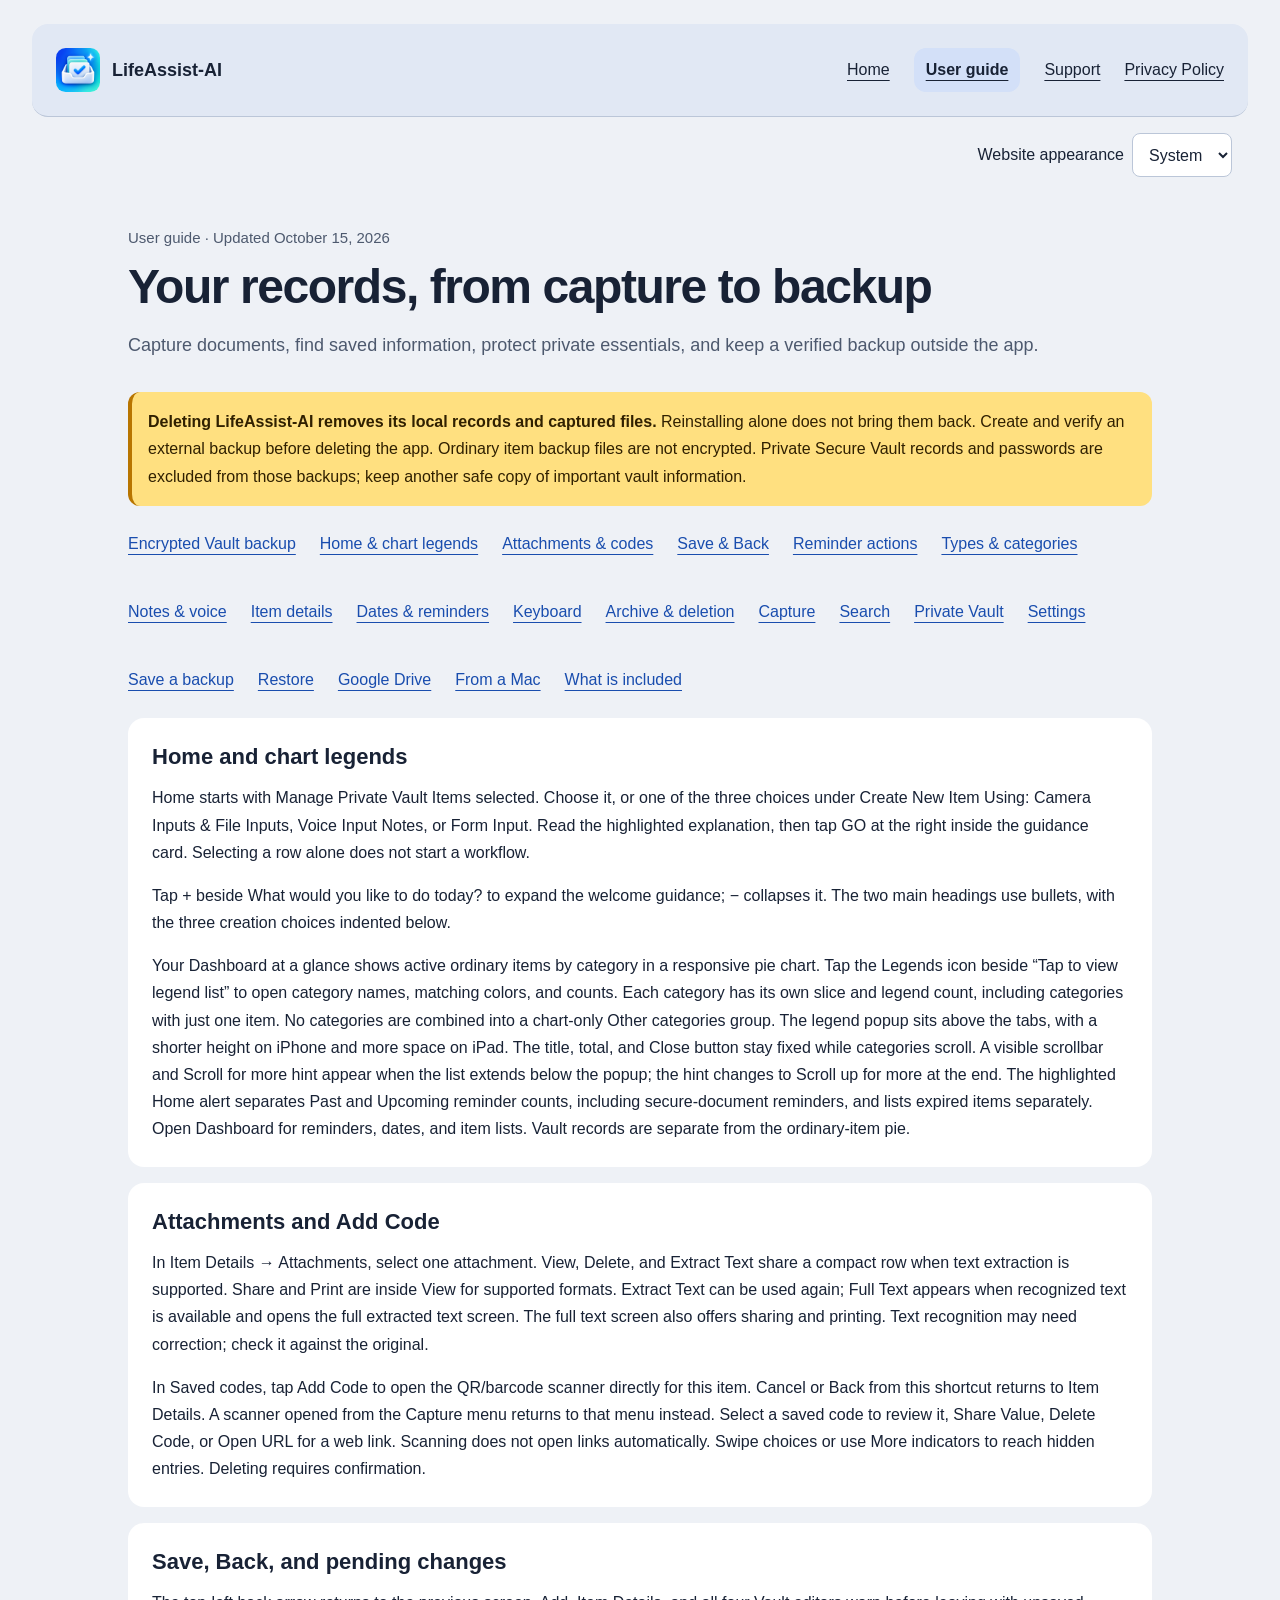
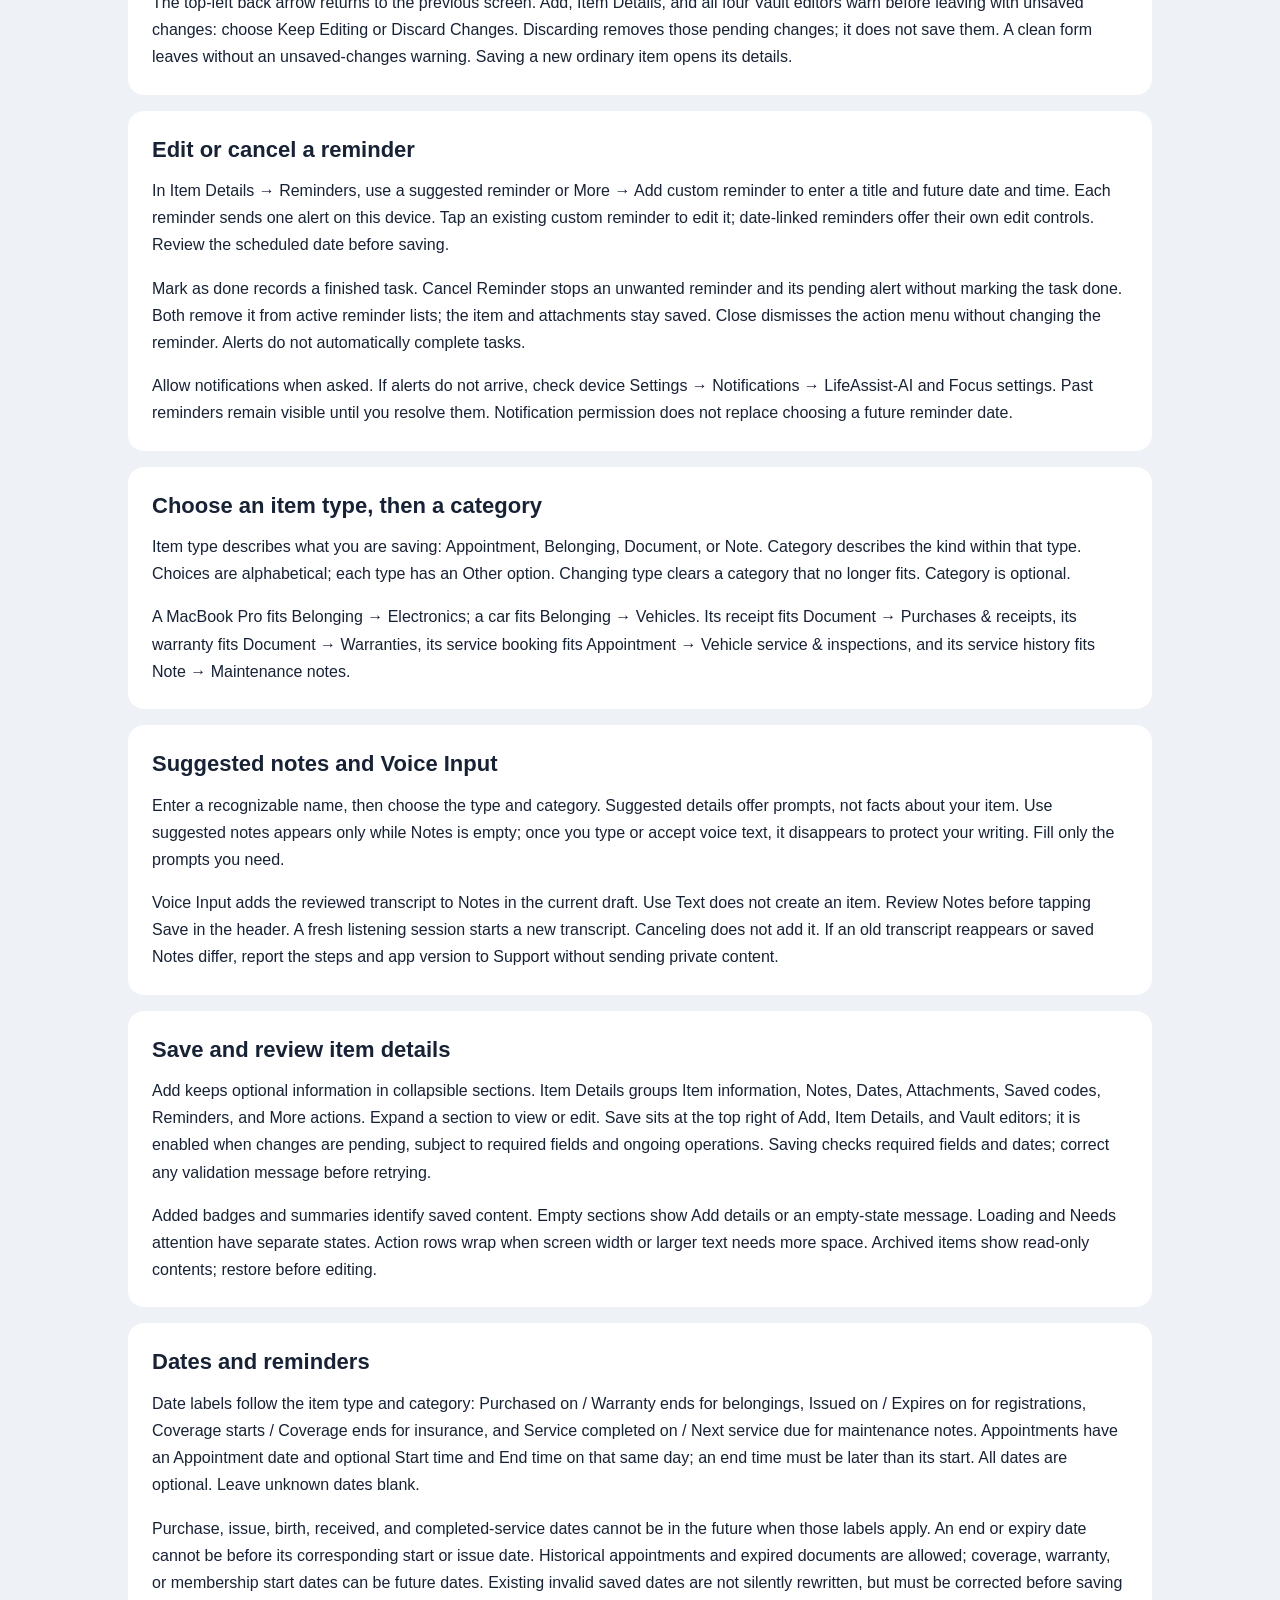
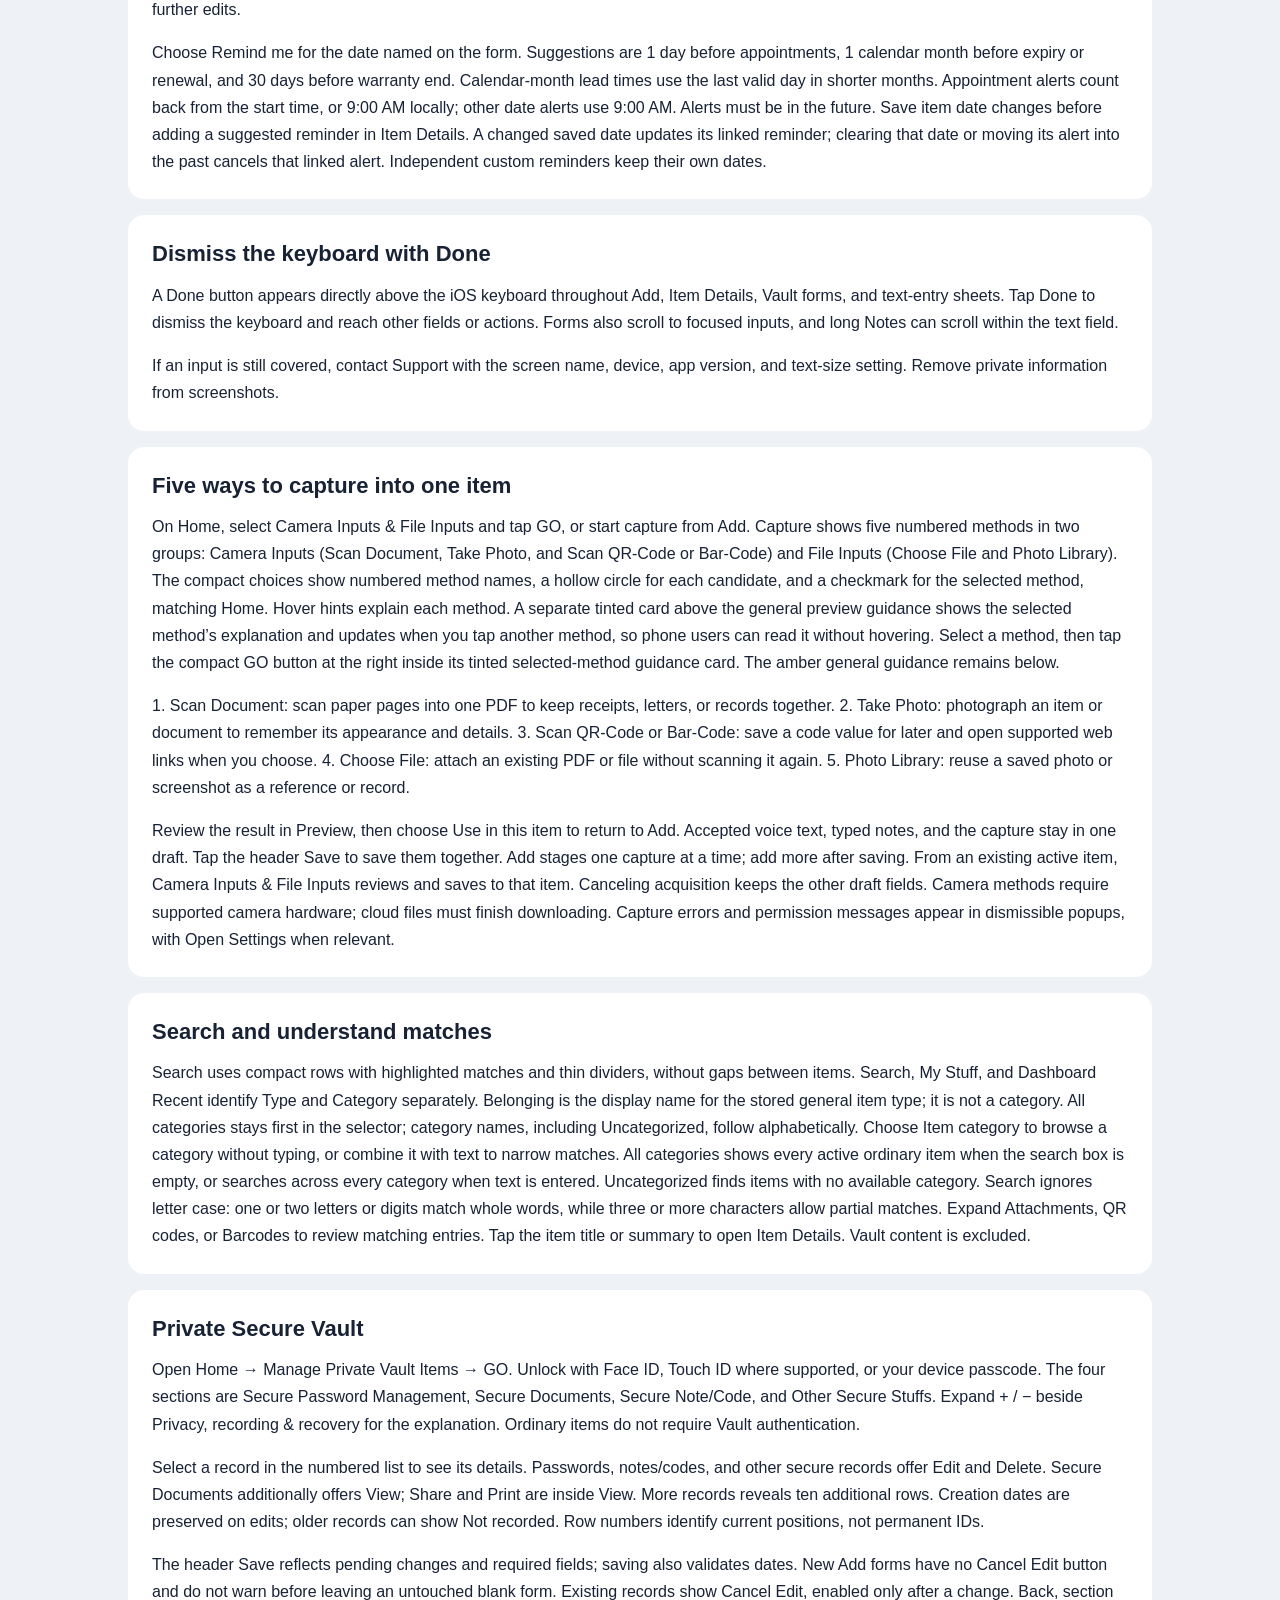
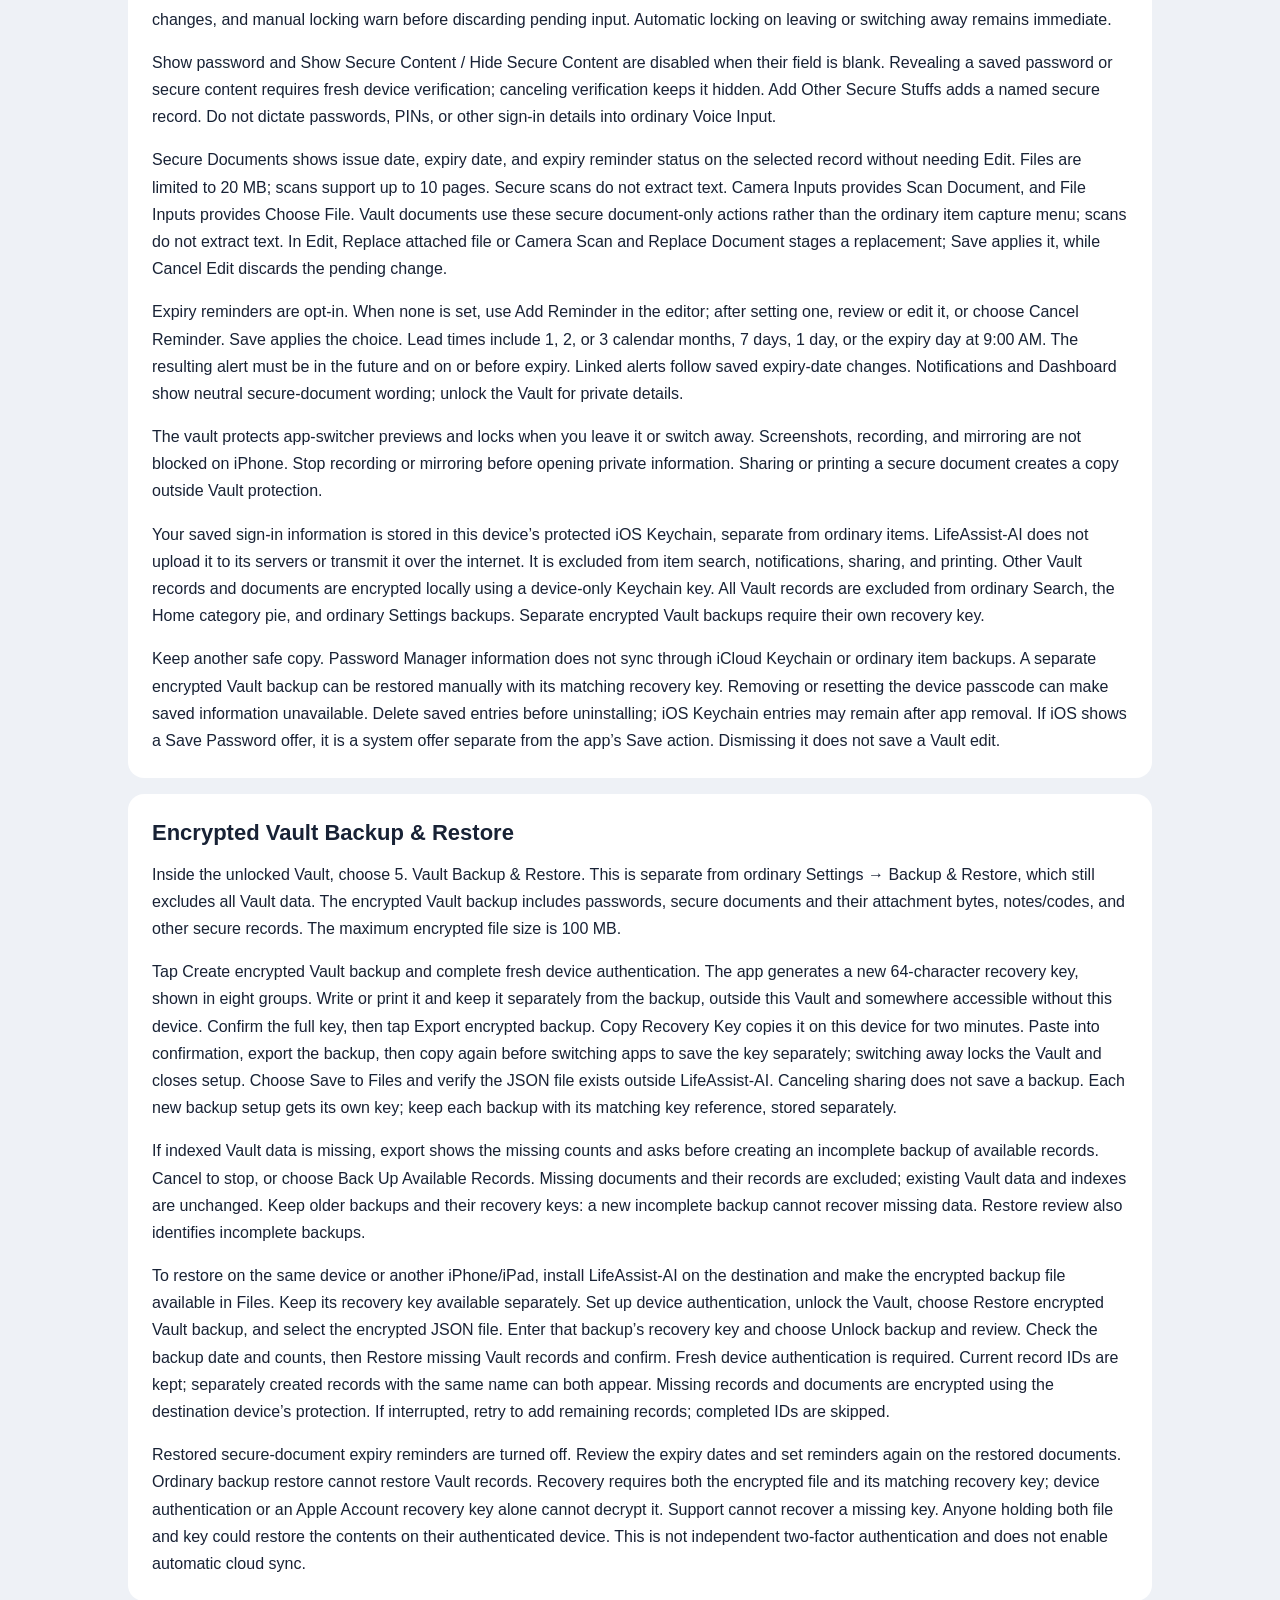
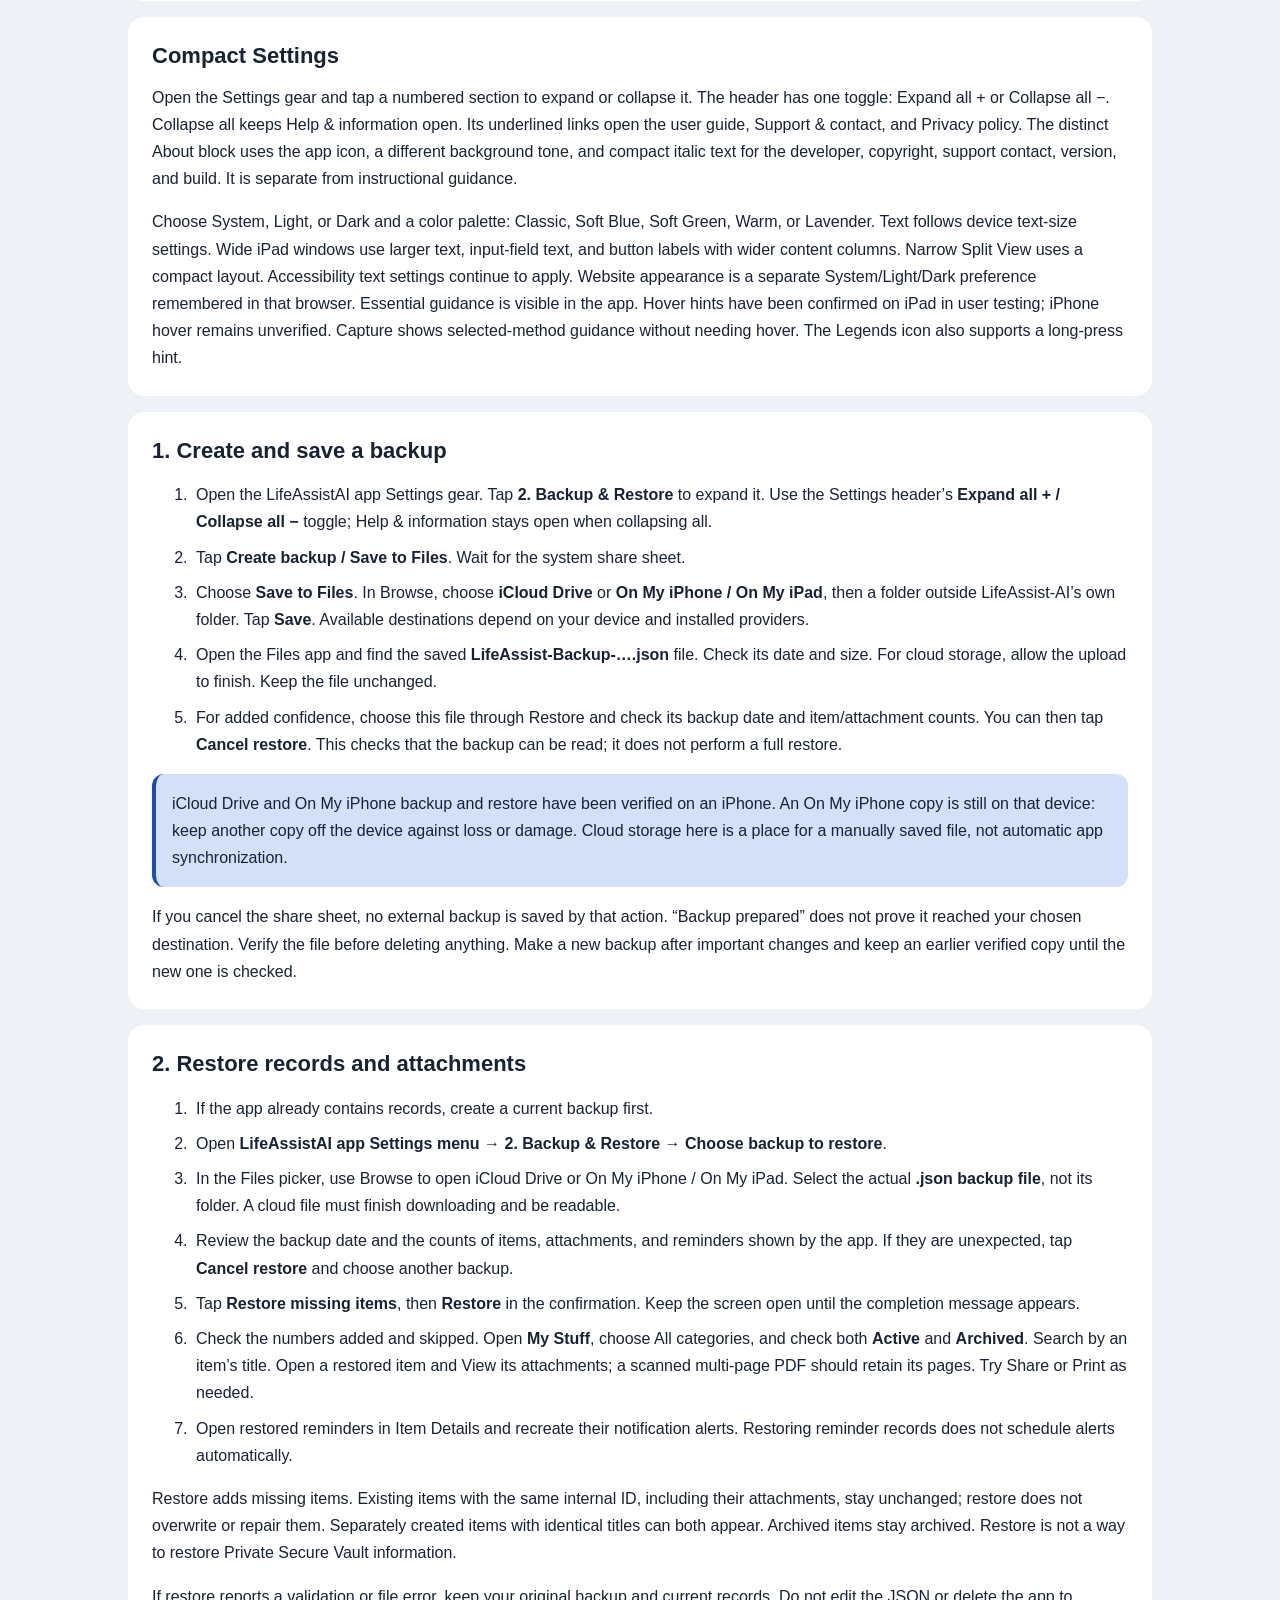
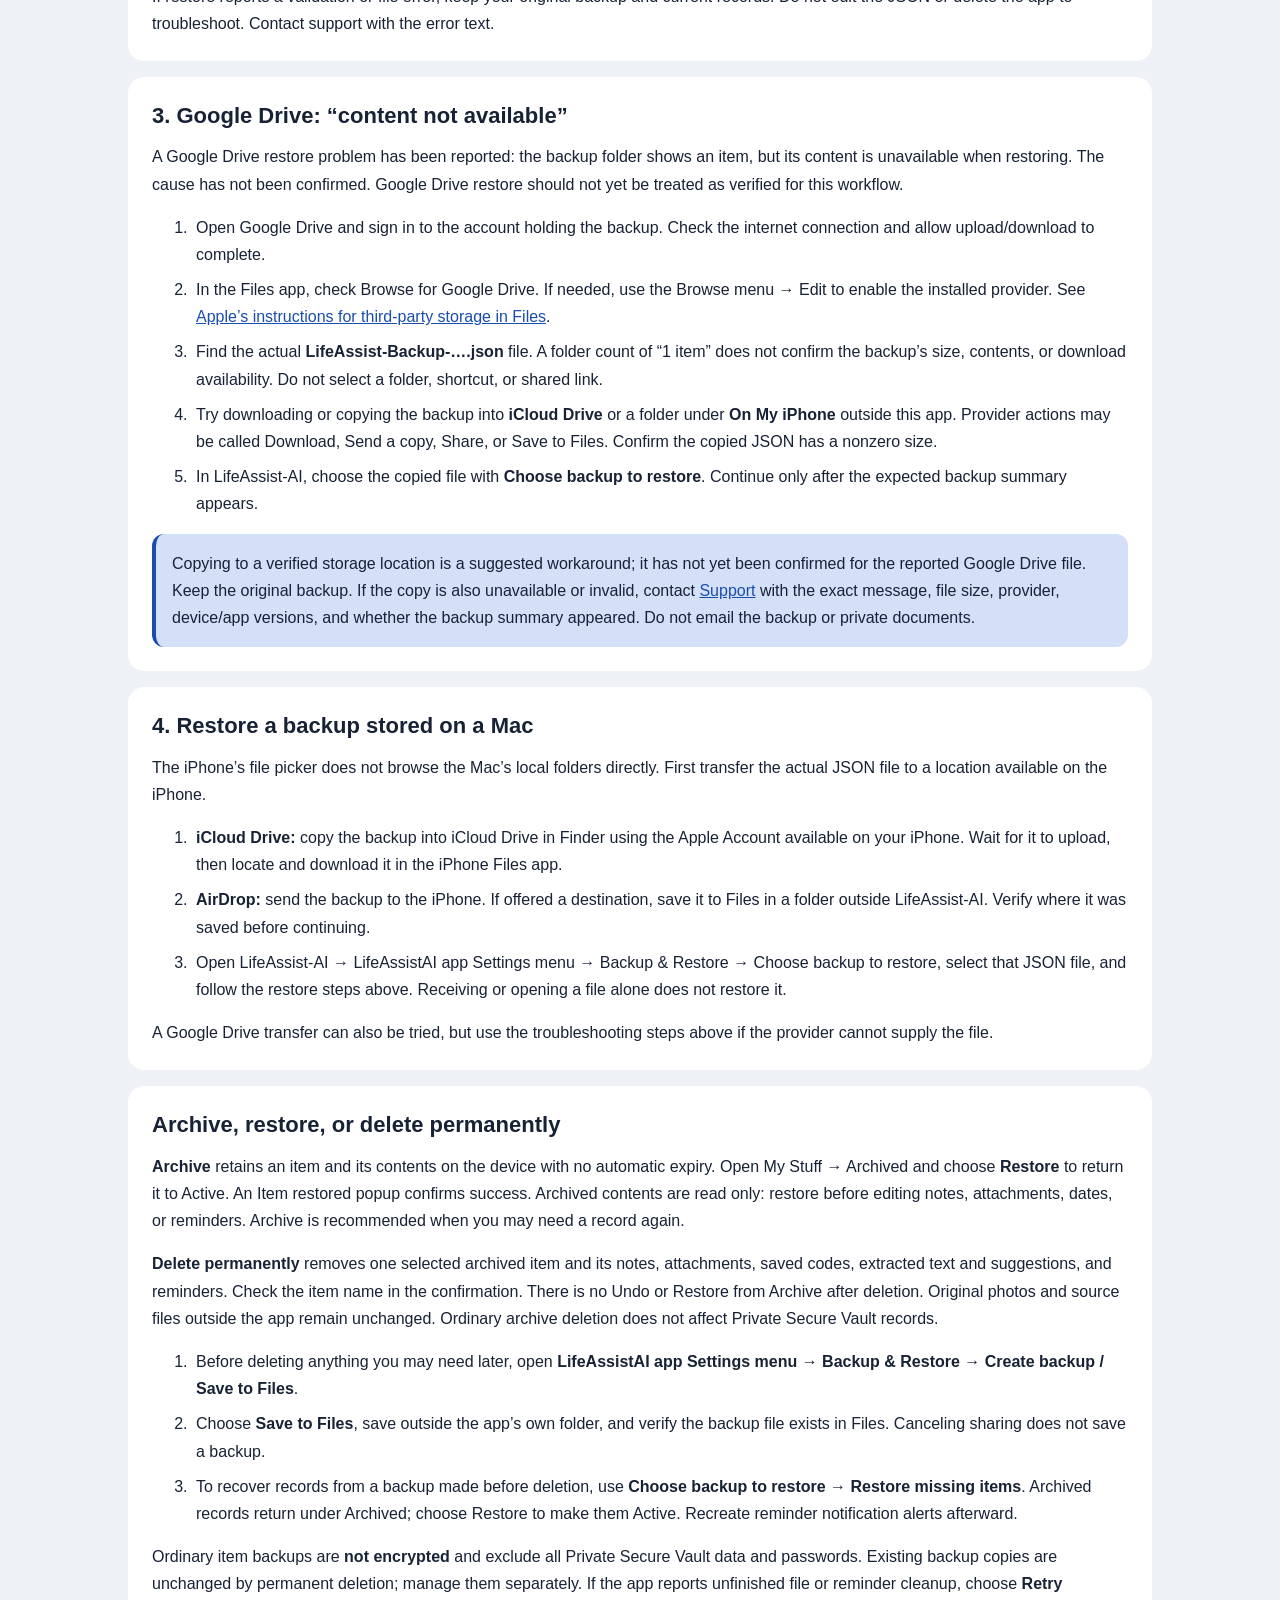
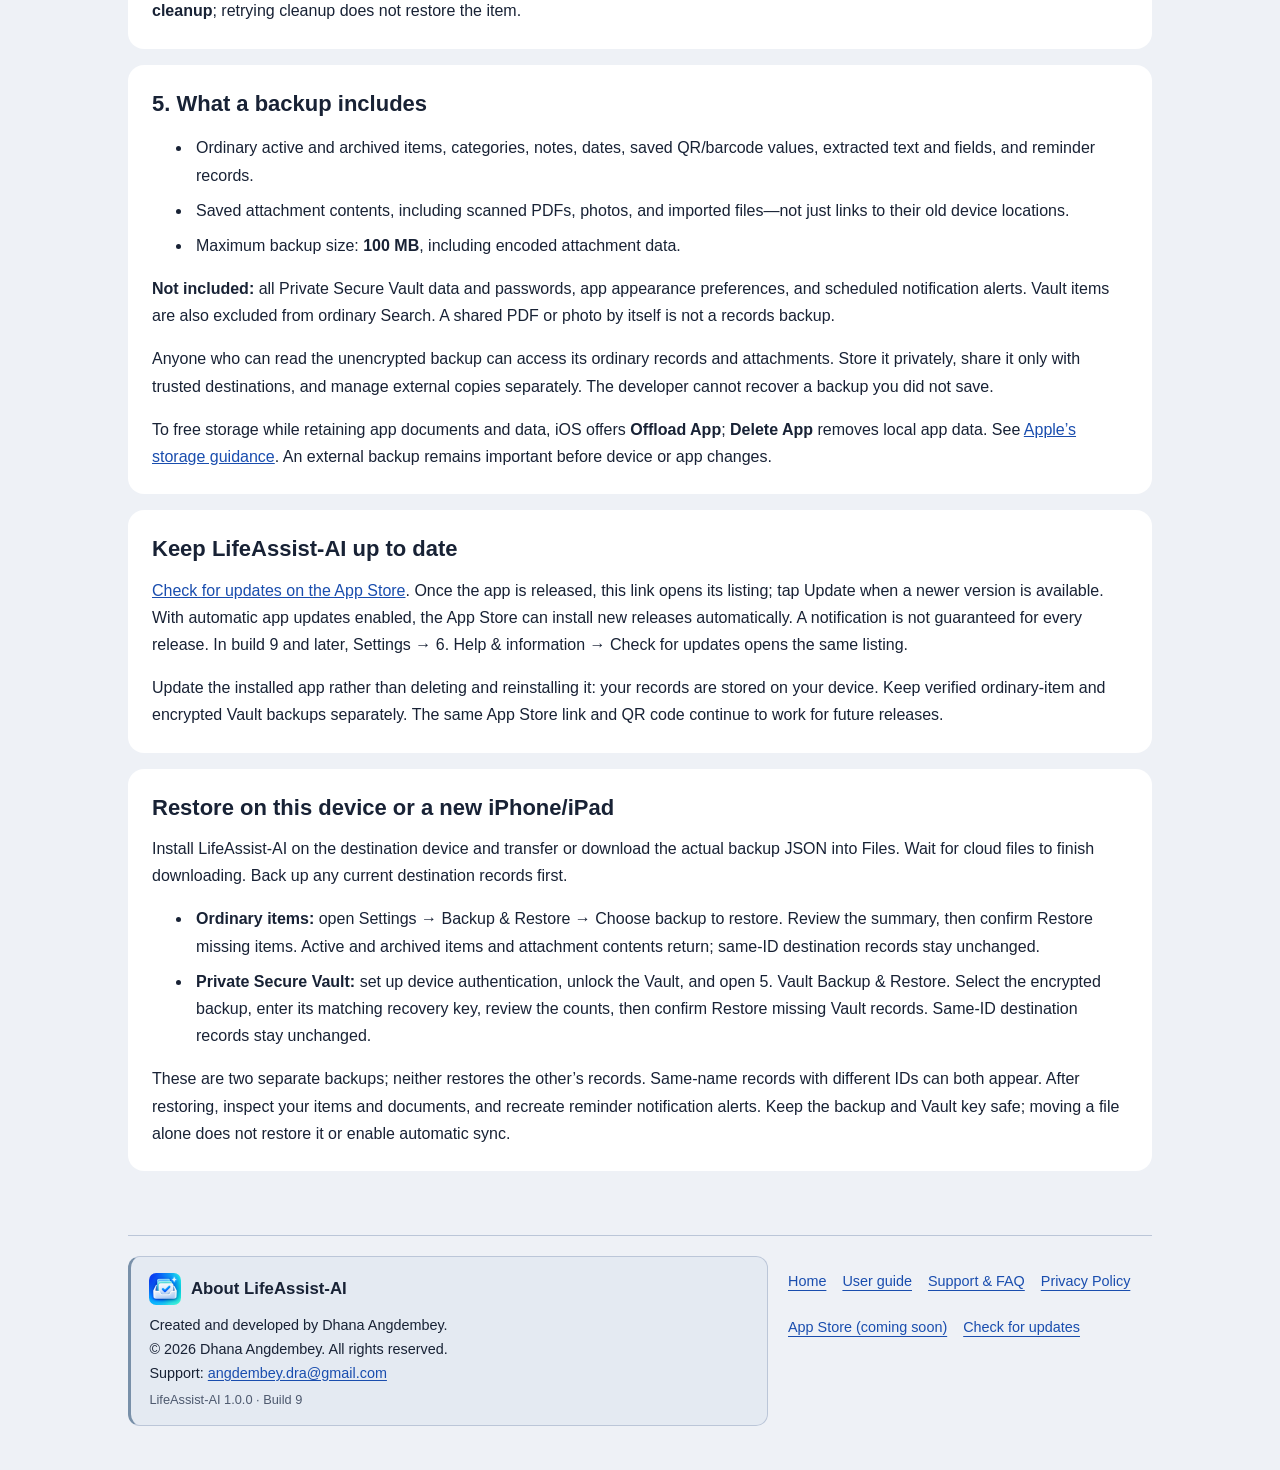
==== commit dcffad88: "Align About metadata and update instructions with build 9" ====
--- a/docs/guide/index.html
+++ b/docs/guide/index.html
@@ -40,6 +40,6 @@
 <section id="mac"><h2>4. Restore a backup stored on a Mac</h2><p>The iPhone’s file picker does not browse the Mac’s local folders directly. First transfer the actual JSON file to a location available on the iPhone.</p><ol><li><strong>iCloud Drive:</strong> copy the backup into iCloud Drive in Finder using the Apple Account available on your iPhone. Wait for it to upload, then locate and download it in the iPhone Files app.</li><li><strong>AirDrop:</strong> send the backup to the iPhone. If offered a destination, save it to Files in a folder outside LifeAssist-AI. Verify where it was saved before continuing.</li><li>Open LifeAssist-AI → LifeAssistAI app Settings menu → Backup &amp; Restore → Choose backup to restore, select that JSON file, and follow the restore steps above. Receiving or opening a file alone does not restore it.</li></ol><p>A Google Drive transfer can also be tried, but use the troubleshooting steps above if the provider cannot supply the file.</p></section>
 <section id="archive-delete"><h2>Archive, restore, or delete permanently</h2><p><strong>Archive</strong> retains an item and its contents on the device with no automatic expiry. Open My Stuff → Archived and choose <strong>Restore</strong> to return it to Active. An Item restored popup confirms success. Archived contents are read only: restore before editing notes, attachments, dates, or reminders. Archive is recommended when you may need a record again.</p><p><strong>Delete permanently</strong> removes one selected archived item and its notes, attachments, saved codes, extracted text and suggestions, and reminders. Check the item name in the confirmation. There is no Undo or Restore from Archive after deletion. Original photos and source files outside the app remain unchanged. Ordinary archive deletion does not affect Private Secure Vault records.</p><ol><li>Before deleting anything you may need later, open <strong>LifeAssistAI app Settings menu → Backup &amp; Restore → Create backup / Save to Files</strong>.</li><li>Choose <strong>Save to Files</strong>, save outside the app’s own folder, and verify the backup file exists in Files. Canceling sharing does not save a backup.</li><li>To recover records from a backup made before deletion, use <strong>Choose backup to restore → Restore missing items</strong>. Archived records return under Archived; choose Restore to make them Active. Recreate reminder notification alerts afterward.</li></ol><p>Ordinary item backups are <strong>not encrypted</strong> and exclude all Private Secure Vault data and passwords. Existing backup copies are unchanged by permanent deletion; manage them separately. If the app reports unfinished file or reminder cleanup, choose <strong>Retry cleanup</strong>; retrying cleanup does not restore the item.</p></section>
 <section id="included"><h2>5. What a backup includes</h2><ul><li>Ordinary active and archived items, categories, notes, dates, saved QR/barcode values, extracted text and fields, and reminder records.</li><li>Saved attachment contents, including scanned PDFs, photos, and imported files—not just links to their old device locations.</li><li>Maximum backup size: <strong>100 MB</strong>, including encoded attachment data.</li></ul><p><strong>Not included:</strong> all Private Secure Vault data and passwords, app appearance preferences, and scheduled notification alerts. Vault items are also excluded from ordinary Search. A shared PDF or photo by itself is not a records backup.</p><p>Anyone who can read the unencrypted backup can access its ordinary records and attachments. Store it privately, share it only with trusted destinations, and manage external copies separately. The developer cannot recover a backup you did not save.</p><p>To free storage while retaining app documents and data, iOS offers <strong>Offload App</strong>; <strong>Delete App</strong> removes local app data. See <a href="https://support.apple.com/en-us/108429">Apple’s storage guidance</a>. An external backup remains important before device or app changes.</p></section>
-<section id="app-updates"><h2>Keep LifeAssist-AI up to date</h2><p><a href="https://apps.apple.com/app/id6818905932">Check for updates on the App Store</a>. Once the app is released, this link opens its listing; tap Update when a newer version is available. With automatic app updates enabled, the App Store can install new releases automatically. A notification is not guaranteed for every release.</p><p>Update the installed app rather than deleting and reinstalling it: your records are stored on your device. Keep verified ordinary-item and encrypted Vault backups separately. The same App Store link and QR code continue to work for future releases.</p></section><section id="restore-another-device"><h2>Restore on this device or a new iPhone/iPad</h2><p>Install LifeAssist-AI on the destination device and transfer or download the actual backup JSON into Files. Wait for cloud files to finish downloading. Back up any current destination records first.</p><ul><li><strong>Ordinary items:</strong> open Settings → Backup &amp; Restore → Choose backup to restore. Review the summary, then confirm Restore missing items. Active and archived items and attachment contents return; same-ID destination records stay unchanged.</li><li><strong>Private Secure Vault:</strong> set up device authentication, unlock the Vault, and open 5. Vault Backup &amp; Restore. Select the encrypted backup, enter its matching recovery key, review the counts, then confirm Restore missing Vault records. Same-ID destination records stay unchanged.</li></ul><p>These are two separate backups; neither restores the other’s records. Same-name records with different IDs can both appear. After restoring, inspect your items and documents, and recreate reminder notification alerts. Keep the backup and Vault key safe; moving a file alone does not restore it or enable automatic sync.</p></section></main><footer class="site-footer"><div class="about-card" aria-labelledby="about-title"><div class="about-heading"><img src="../assets/app-icon.png" width="32" height="32" alt=""><h2 id="about-title">About LifeAssist-AI</h2></div><div class="about-details"><p>Created and developed by Dhana Angdembey.</p><p>© 2026 Dhana Angdembey. All rights reserved.</p><p>Support: <a href="mailto:angdembey.dra@gmail.com">angdembey.dra@gmail.com</a></p><p class="about-version">LifeAssist-AI 1.0.0 · Build 8</p></div></div><nav class="footer-links" aria-label="Footer navigation"><a href="../">Home</a><a href="../guide/">User guide</a><a href="../support/">Support &amp; FAQ</a><a href="../privacy/">Privacy Policy</a><a href="https://apps.apple.com/app/id6818905932">App Store (coming soon)</a><a href="https://apps.apple.com/app/id6818905932">Check for updates</a></nav></footer></div>
+<section id="app-updates"><h2>Keep LifeAssist-AI up to date</h2><p><a href="https://apps.apple.com/app/id6818905932">Check for updates on the App Store</a>. Once the app is released, this link opens its listing; tap Update when a newer version is available. With automatic app updates enabled, the App Store can install new releases automatically. A notification is not guaranteed for every release. In build 9 and later, Settings → 6. Help &amp; information → Check for updates opens the same listing.</p><p>Update the installed app rather than deleting and reinstalling it: your records are stored on your device. Keep verified ordinary-item and encrypted Vault backups separately. The same App Store link and QR code continue to work for future releases.</p></section><section id="restore-another-device"><h2>Restore on this device or a new iPhone/iPad</h2><p>Install LifeAssist-AI on the destination device and transfer or download the actual backup JSON into Files. Wait for cloud files to finish downloading. Back up any current destination records first.</p><ul><li><strong>Ordinary items:</strong> open Settings → Backup &amp; Restore → Choose backup to restore. Review the summary, then confirm Restore missing items. Active and archived items and attachment contents return; same-ID destination records stay unchanged.</li><li><strong>Private Secure Vault:</strong> set up device authentication, unlock the Vault, and open 5. Vault Backup &amp; Restore. Select the encrypted backup, enter its matching recovery key, review the counts, then confirm Restore missing Vault records. Same-ID destination records stay unchanged.</li></ul><p>These are two separate backups; neither restores the other’s records. Same-name records with different IDs can both appear. After restoring, inspect your items and documents, and recreate reminder notification alerts. Keep the backup and Vault key safe; moving a file alone does not restore it or enable automatic sync.</p></section></main><footer class="site-footer"><div class="about-card" aria-labelledby="about-title"><div class="about-heading"><img src="../assets/app-icon.png" width="32" height="32" alt=""><h2 id="about-title">About LifeAssist-AI</h2></div><div class="about-details"><p>Created and developed by Dhana Angdembey.</p><p>© 2026 Dhana Angdembey. All rights reserved.</p><p>Support: <a href="mailto:angdembey.dra@gmail.com">angdembey.dra@gmail.com</a></p><p class="about-version">LifeAssist-AI 1.0.0 · Build 9</p></div></div><nav class="footer-links" aria-label="Footer navigation"><a href="../">Home</a><a href="../guide/">User guide</a><a href="../support/">Support &amp; FAQ</a><a href="../privacy/">Privacy Policy</a><a href="https://apps.apple.com/app/id6818905932">App Store (coming soon)</a><a href="https://apps.apple.com/app/id6818905932">Check for updates</a></nav></footer></div>
 </body>
 </html>
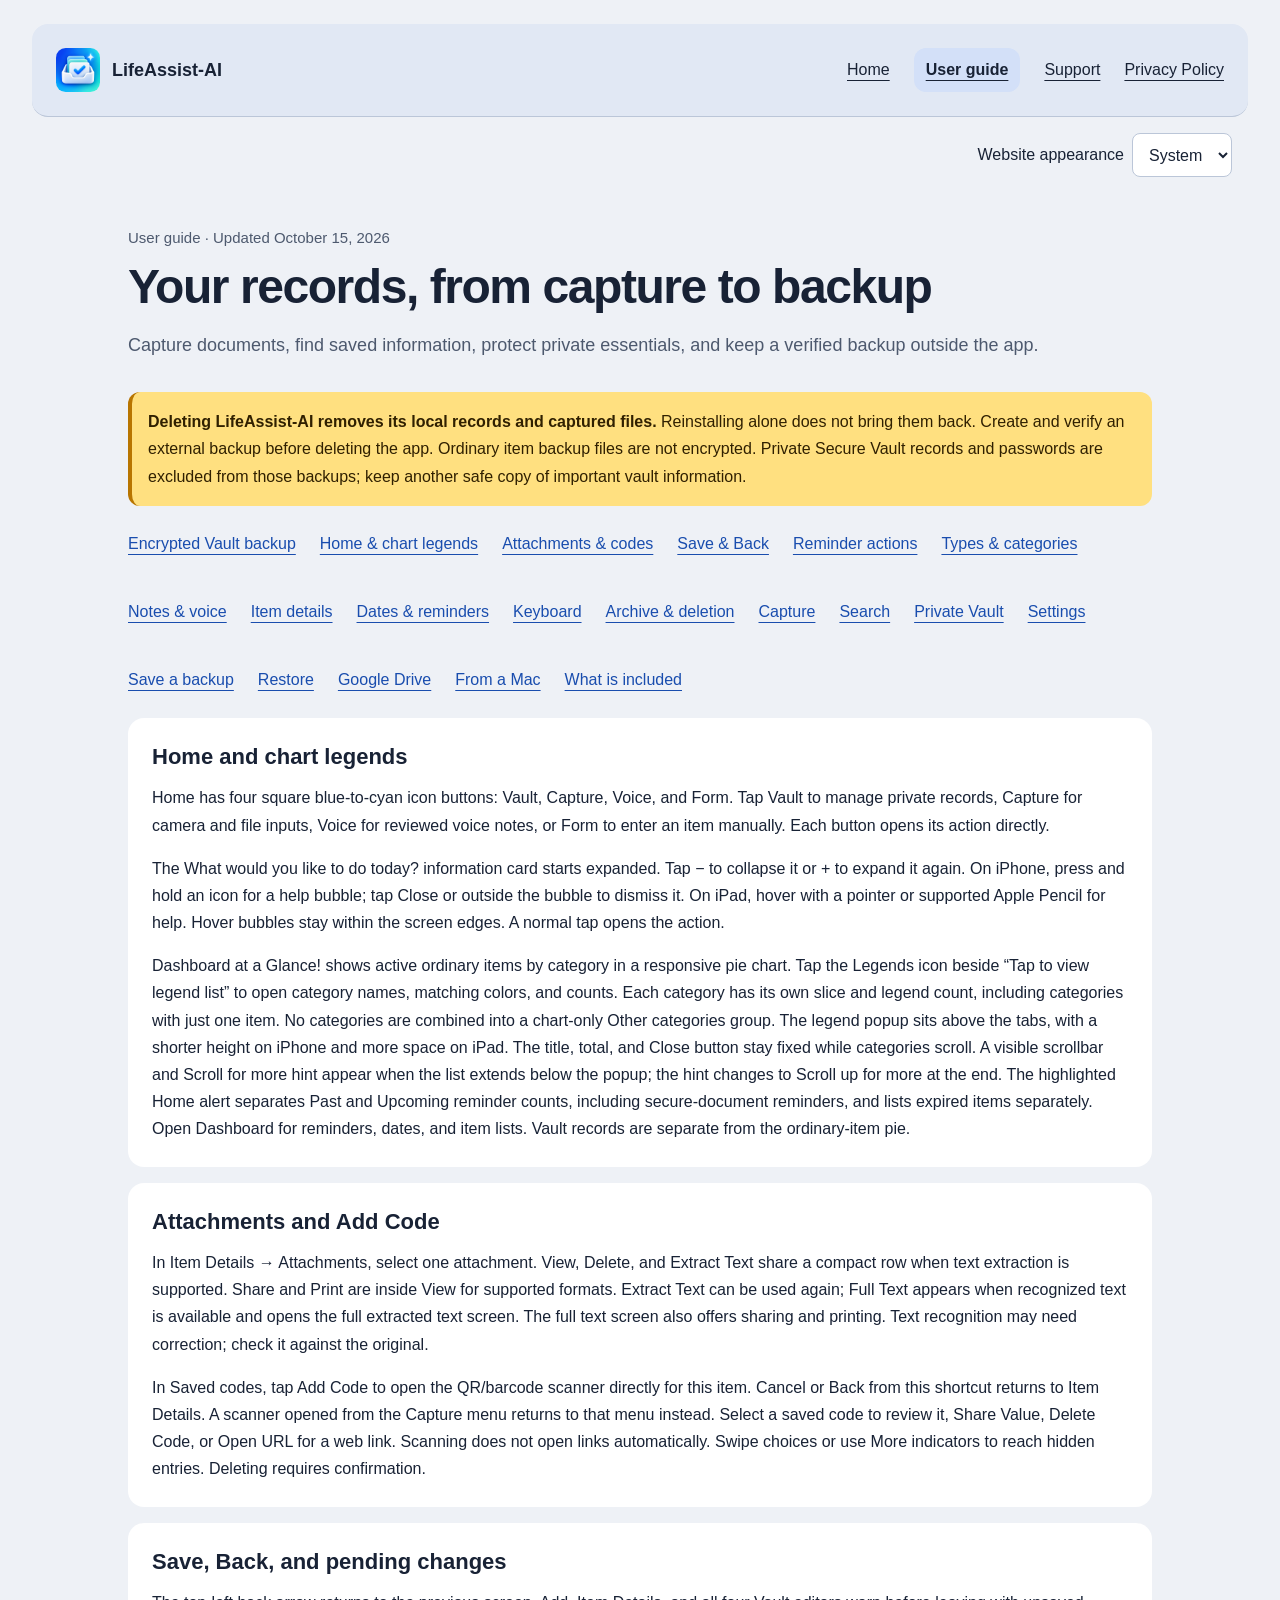
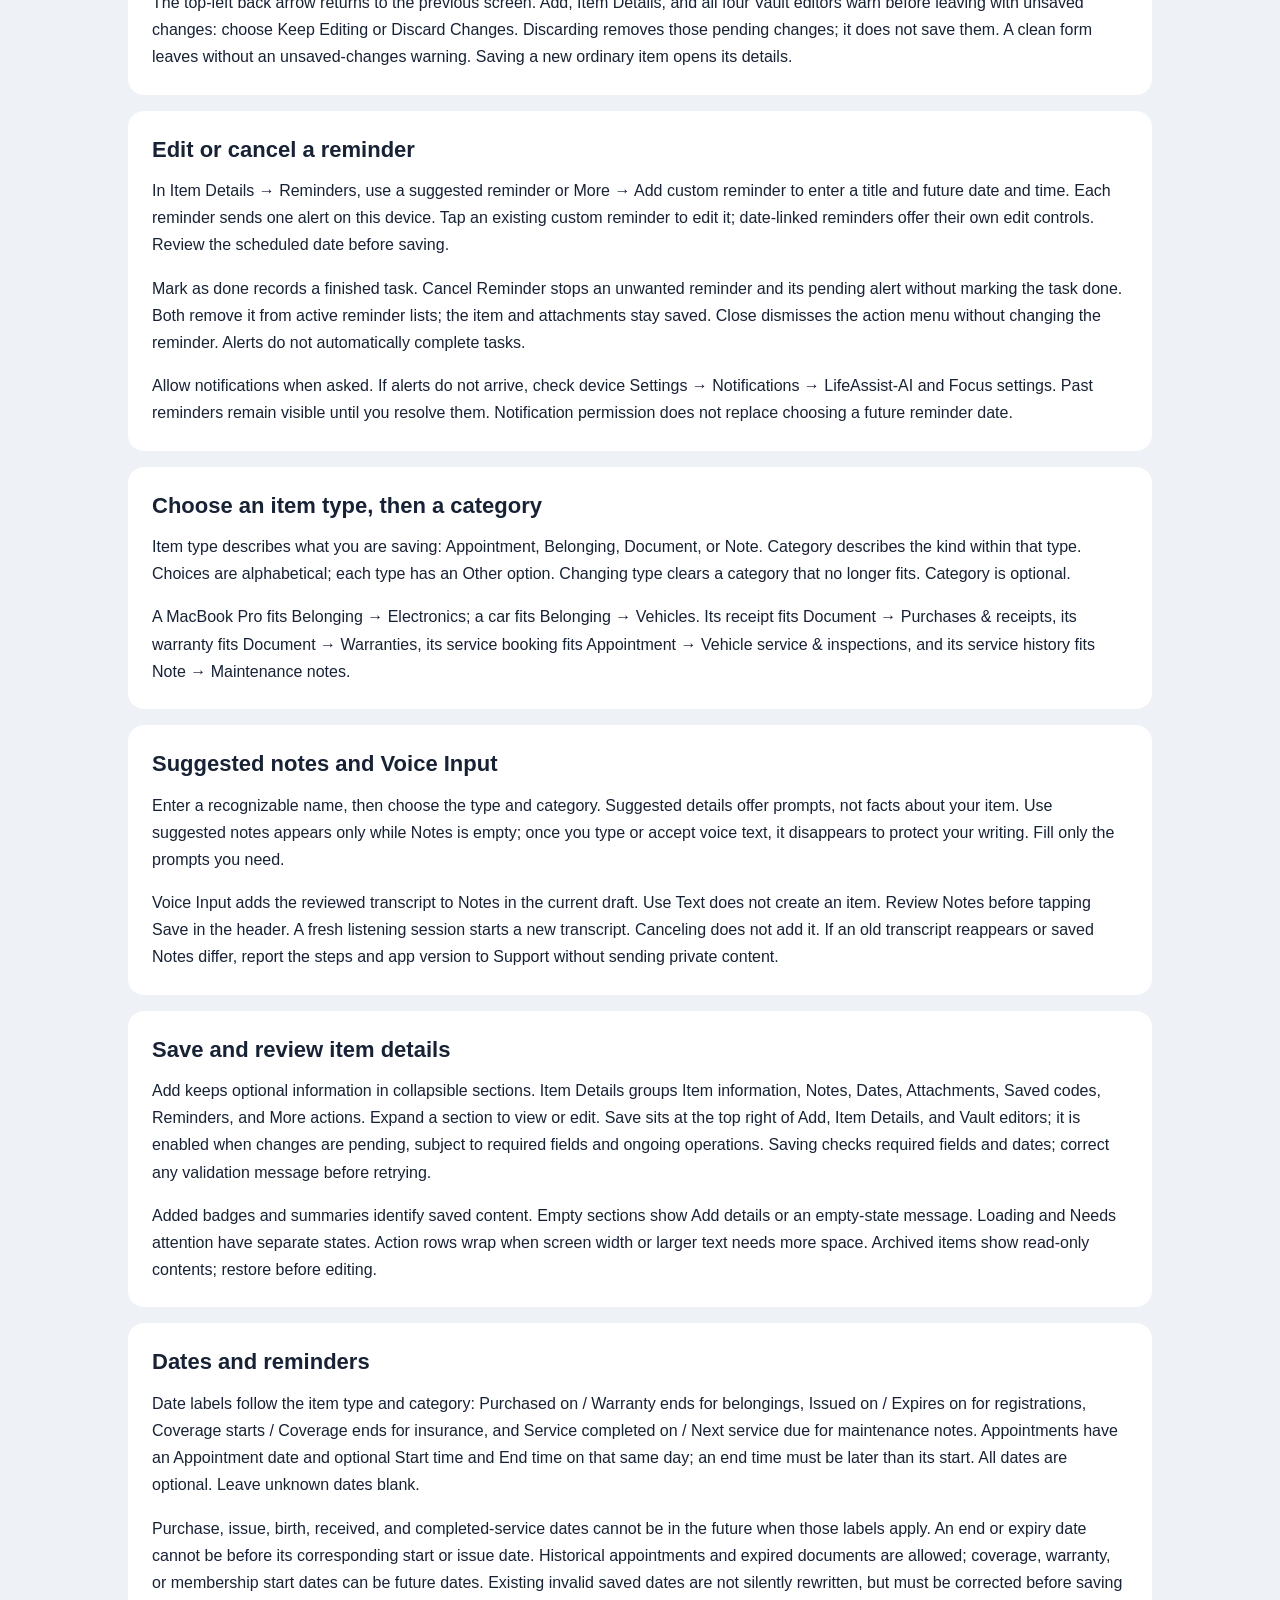
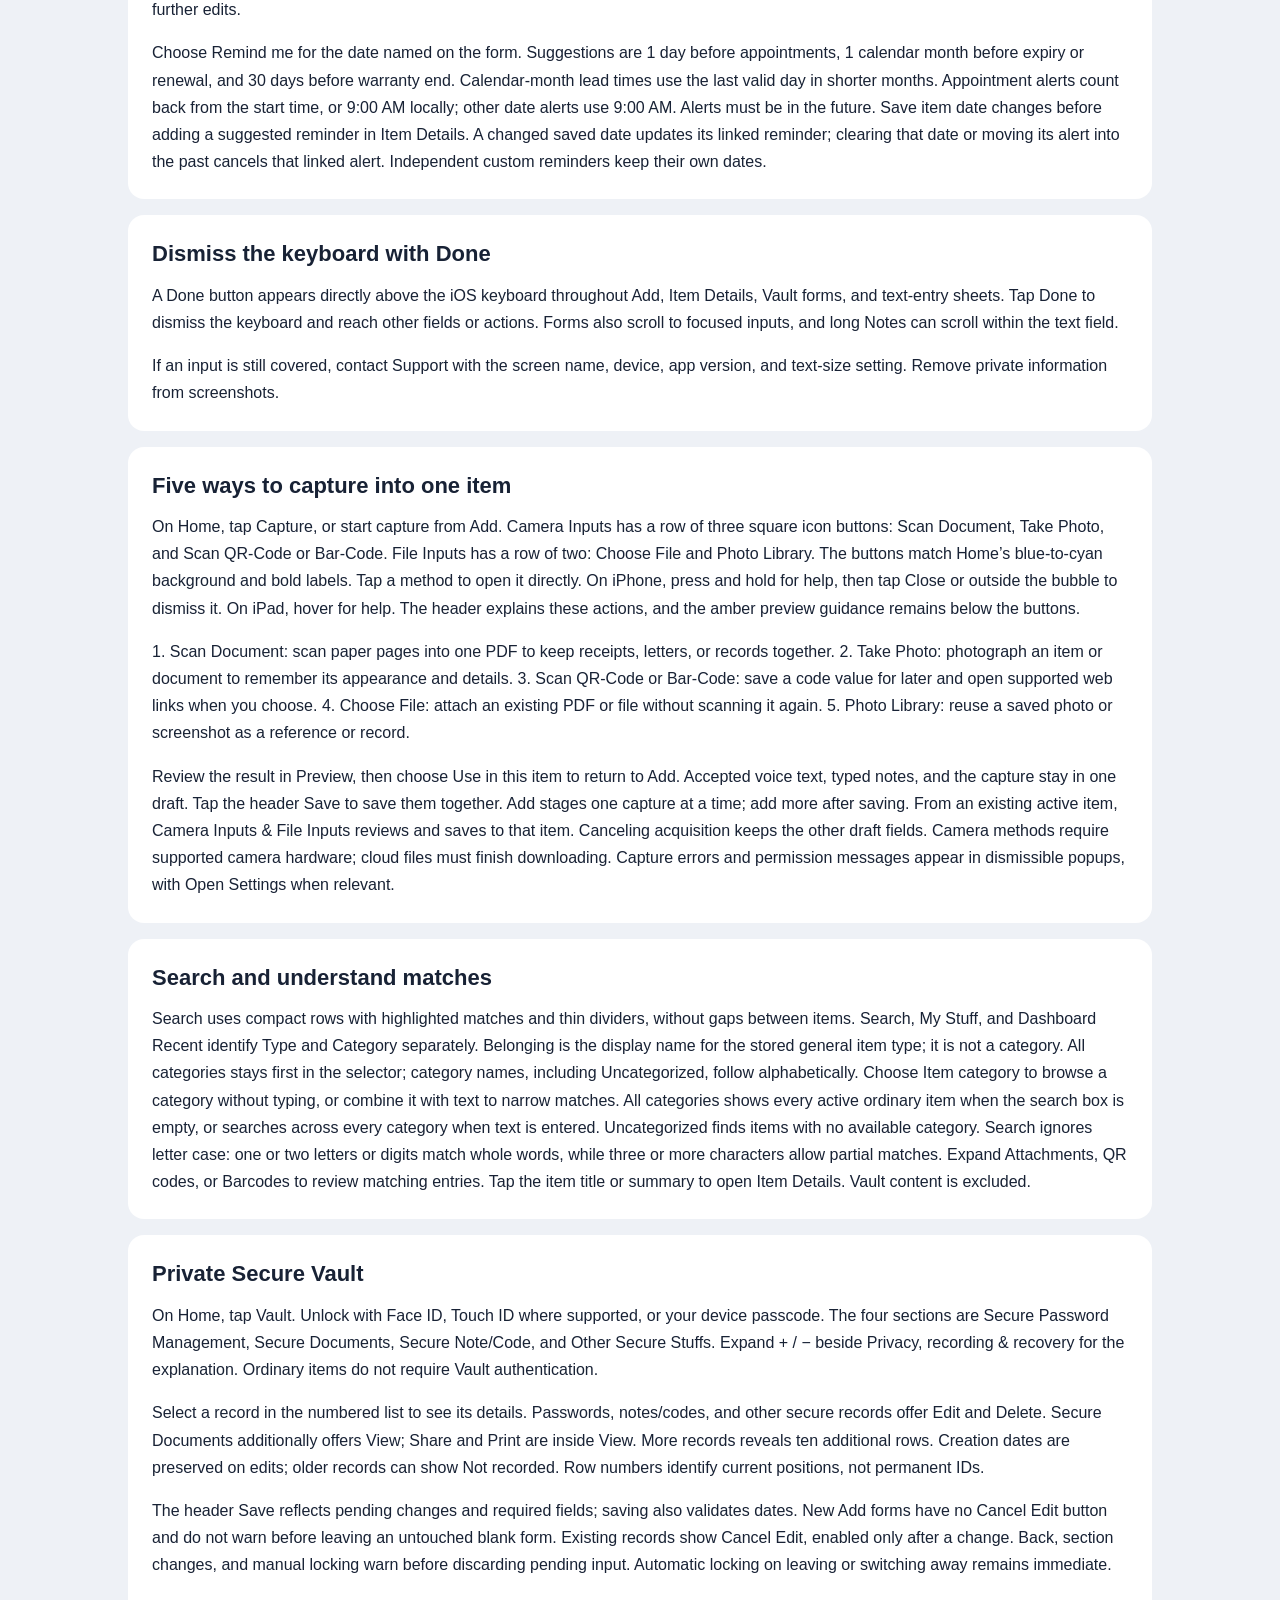
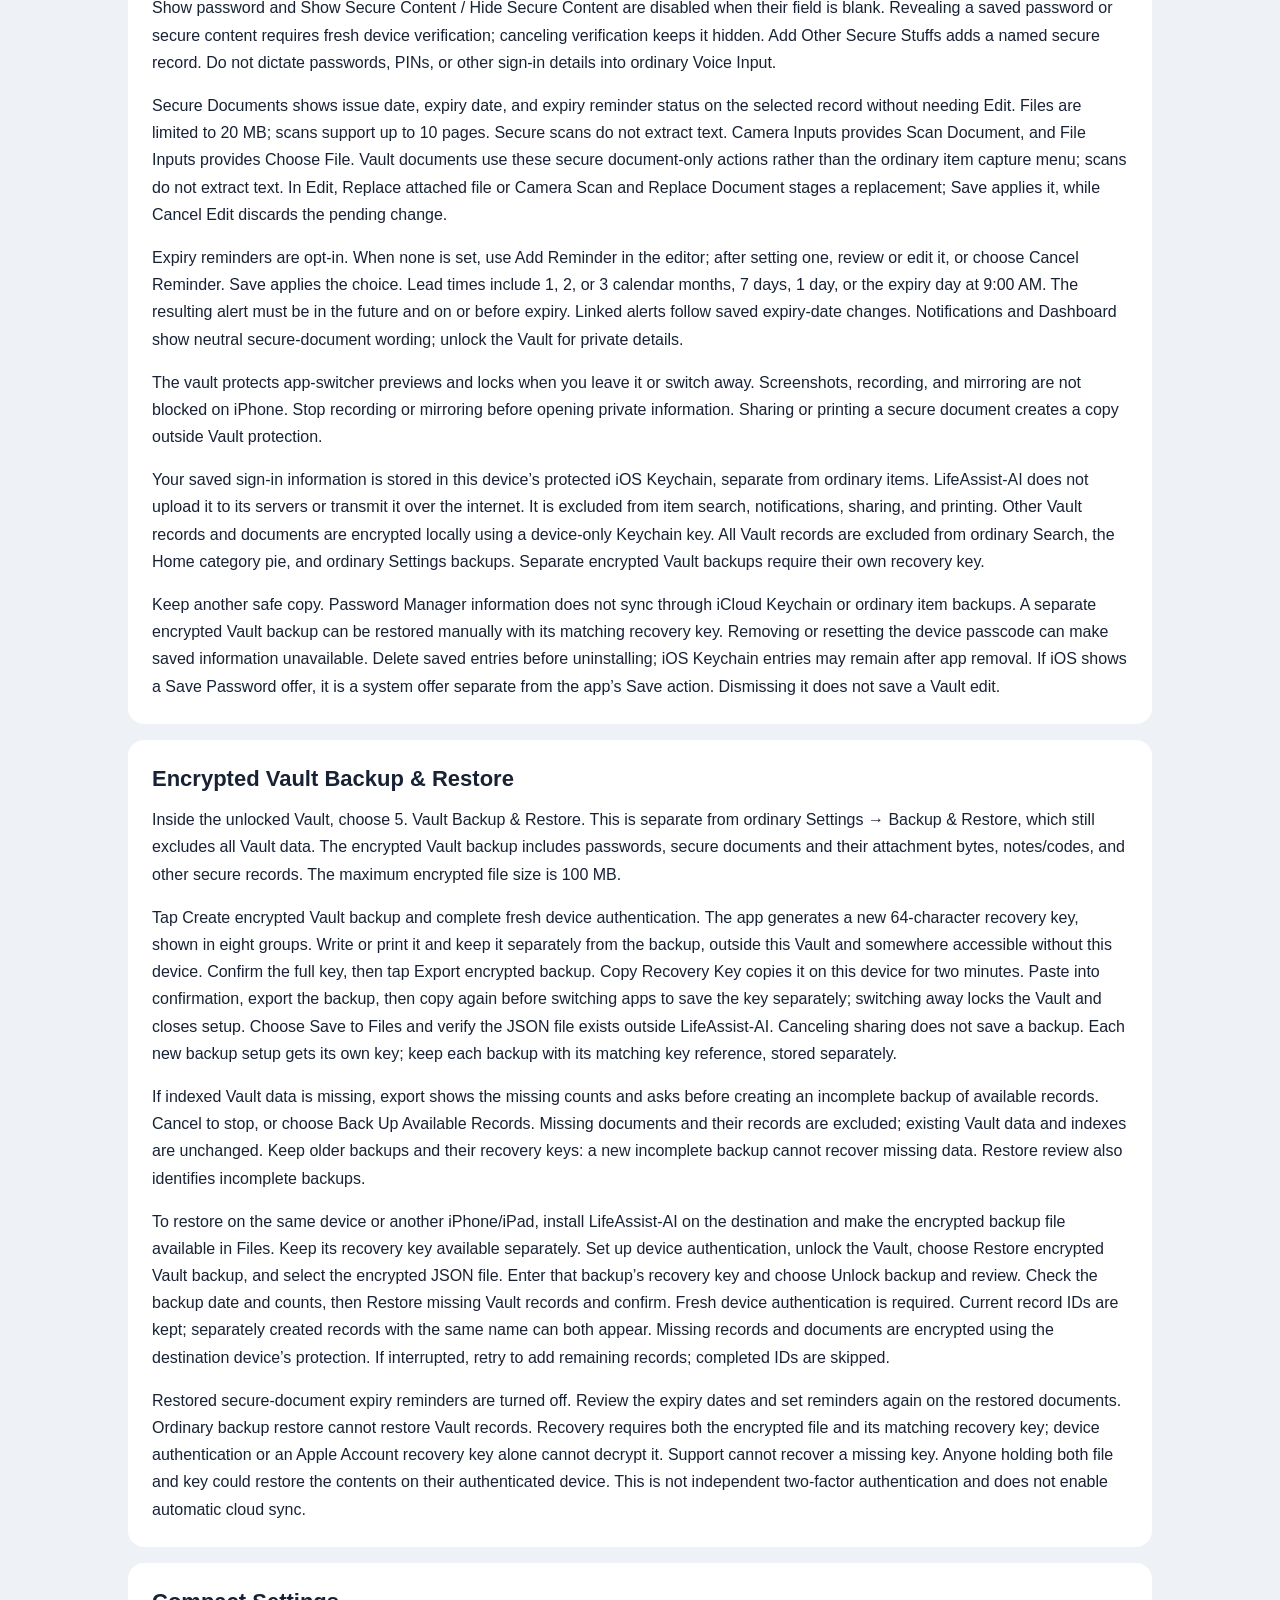
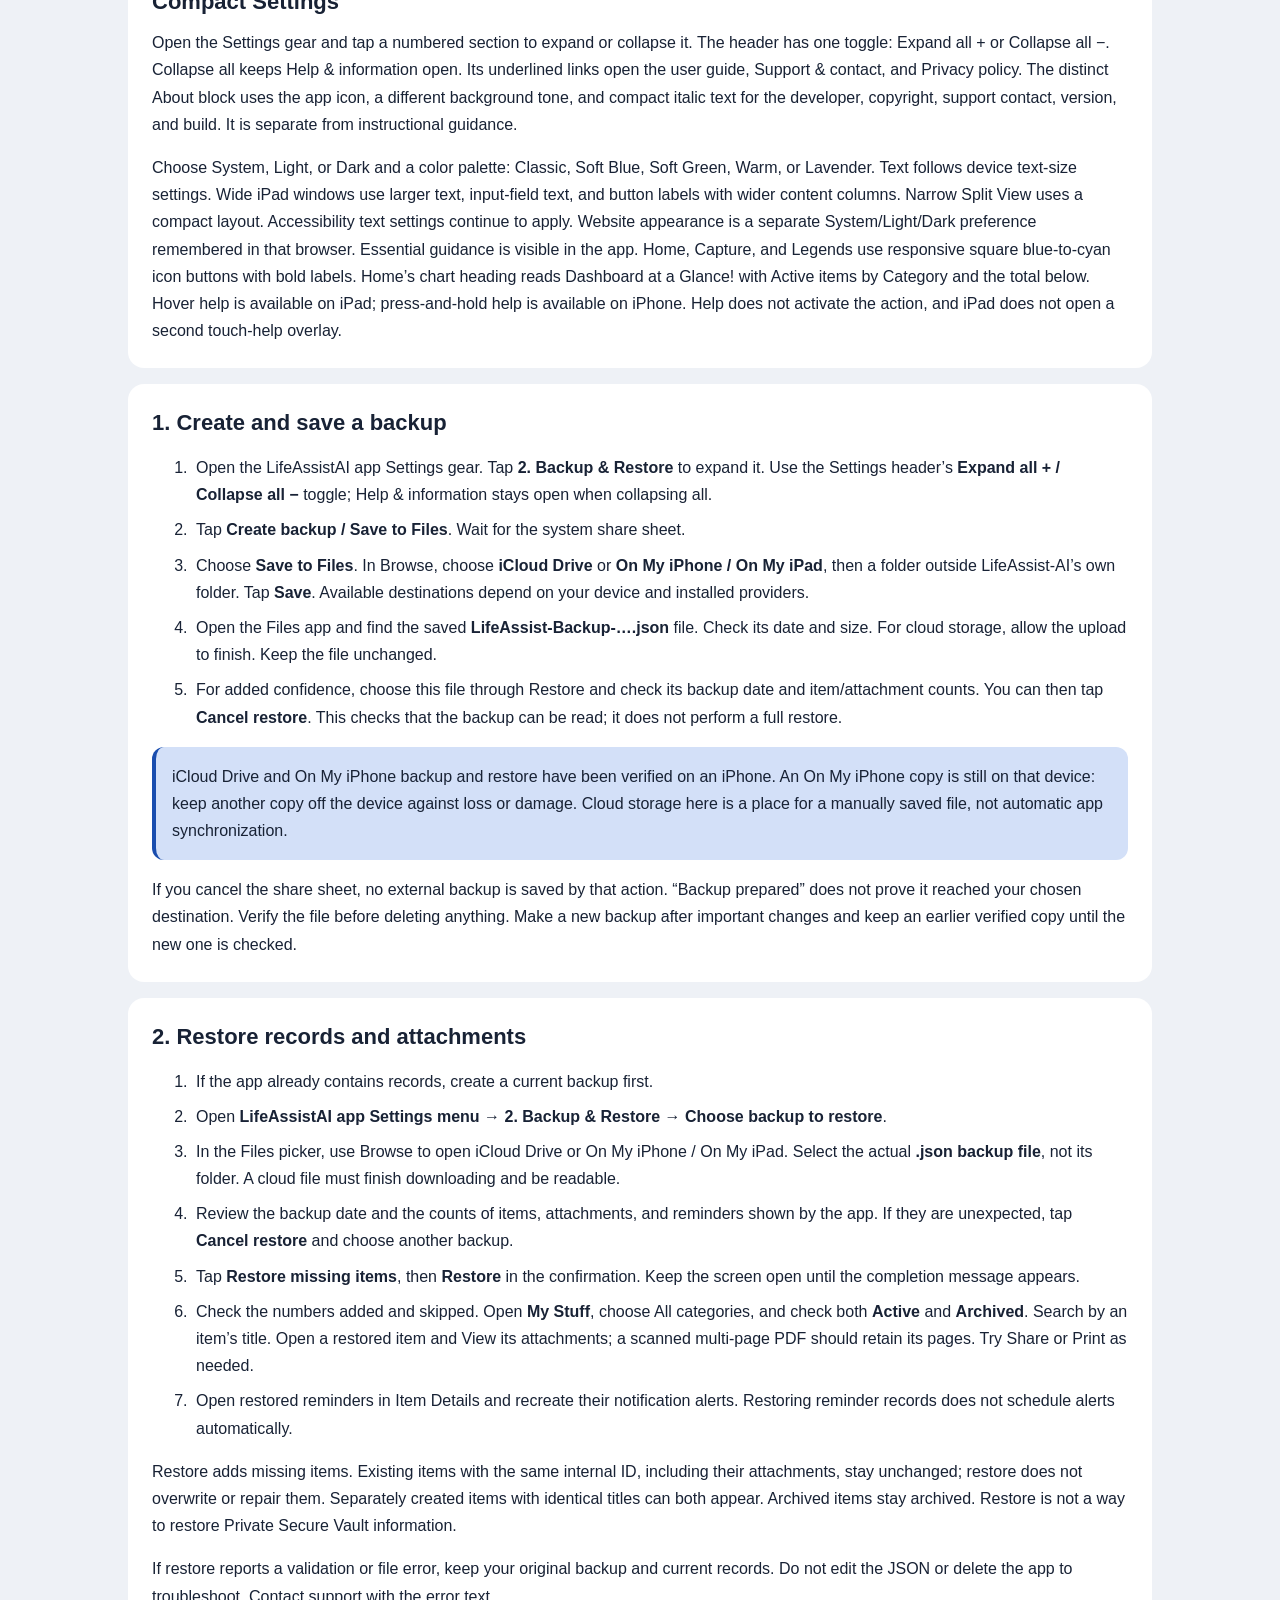
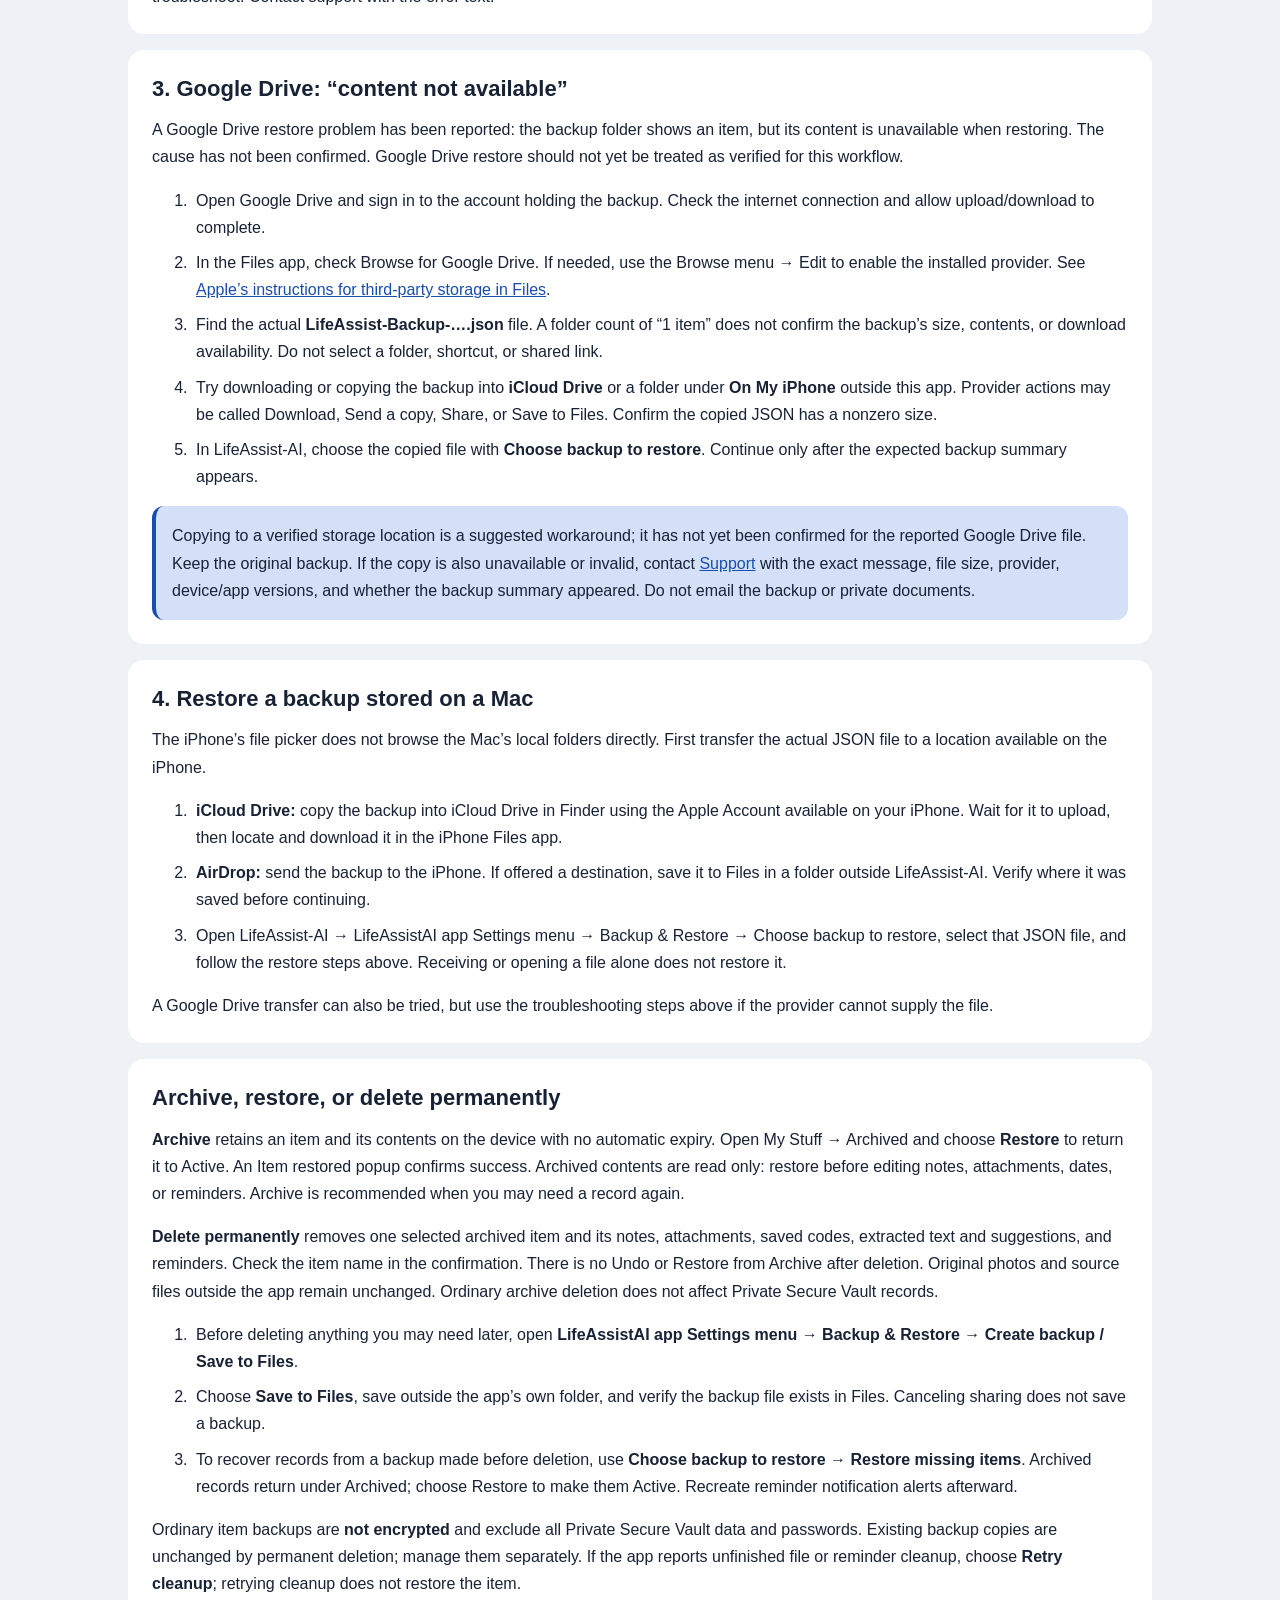
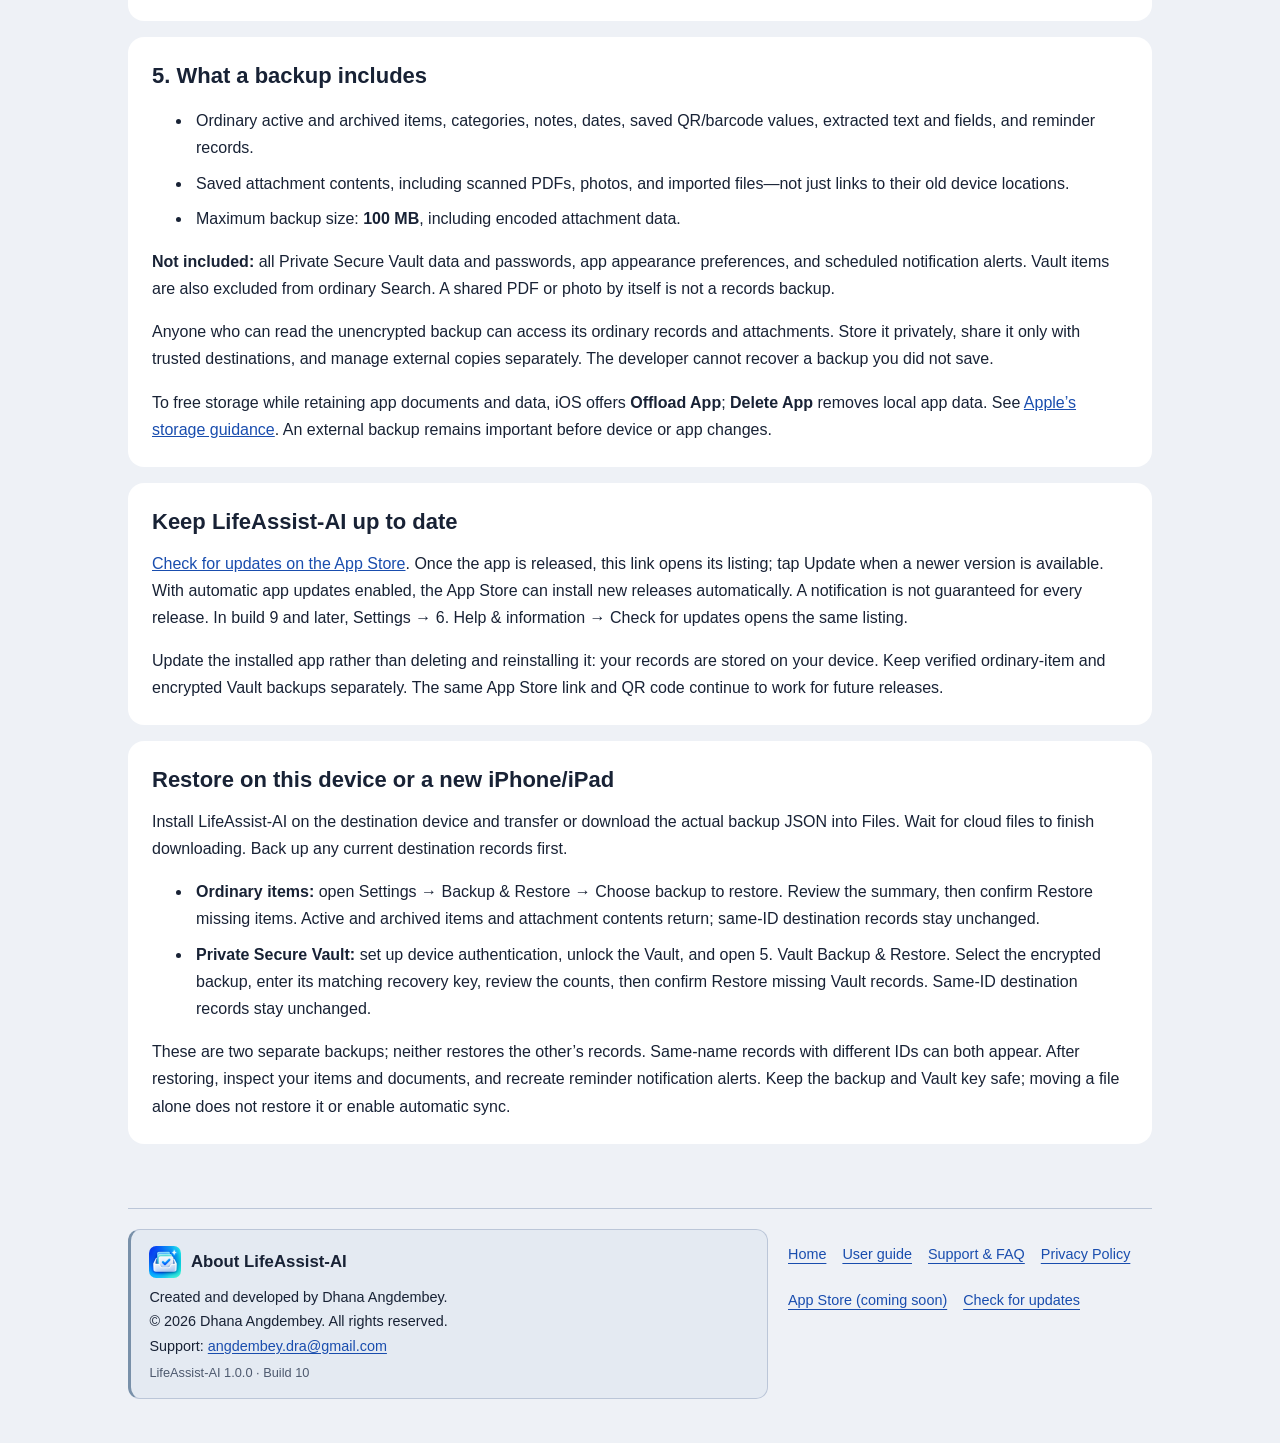
==== commit bc06f353: "Sync build 10 icon menus and device-specific help guidance" ====
--- a/docs/guide/index.html
+++ b/docs/guide/index.html
@@ -23,23 +23,23 @@
 <main id="content" class="wrap"><p class="eyebrow">User guide · Updated October 15, 2026</p><h1>Your records, from capture to backup</h1><p class="intro">Capture documents, find saved information, protect private essentials, and keep a verified backup outside the app.</p>
 <p class="warning"><strong>Deleting LifeAssist-AI removes its local records and captured files.</strong> Reinstalling alone does not bring them back. Create and verify an external backup before deleting the app. Ordinary item backup files are not encrypted. Private Secure Vault records and passwords are excluded from those backups; keep another safe copy of important vault information.</p>
 <nav aria-label="Guide sections"><a href="#vault-backup">Encrypted Vault backup</a><a href="#home">Home &amp; chart legends</a><a href="#attachments">Attachments &amp; codes</a><a href="#navigation">Save &amp; Back</a><a href="#reminder-actions">Reminder actions</a><a href="#organize">Types &amp; categories</a><a href="#notes">Notes &amp; voice</a><a href="#sections">Item details</a><a href="#dates">Dates &amp; reminders</a><a href="#keyboard">Keyboard</a><a href="#archive-delete">Archive &amp; deletion</a><a href="#capture">Capture</a><a href="#search">Search</a><a href="#vault">Private Vault</a><a href="#settings">Settings</a><a href="#save">Save a backup</a><a href="#restore">Restore</a><a href="#google-drive">Google Drive</a><a href="#mac">From a Mac</a><a href="#included">What is included</a></nav>
-<section id="home"><h2>Home and chart legends</h2><p>Home starts with Manage Private Vault Items selected. Choose it, or one of the three choices under Create New Item Using: Camera Inputs &amp; File Inputs, Voice Input Notes, or Form Input. Read the highlighted explanation, then tap GO at the right inside the guidance card. Selecting a row alone does not start a workflow.</p><p>Tap + beside What would you like to do today? to expand the welcome guidance; − collapses it. The two main headings use bullets, with the three creation choices indented below.</p><p>Your Dashboard at a glance shows active ordinary items by category in a responsive pie chart. Tap the Legends icon beside “Tap to view legend list” to open category names, matching colors, and counts. Each category has its own slice and legend count, including categories with just one item. No categories are combined into a chart-only Other categories group. The legend popup sits above the tabs, with a shorter height on iPhone and more space on iPad. The title, total, and Close button stay fixed while categories scroll. A visible scrollbar and Scroll for more hint appear when the list extends below the popup; the hint changes to Scroll up for more at the end. The highlighted Home alert separates Past and Upcoming reminder counts, including secure-document reminders, and lists expired items separately. Open Dashboard for reminders, dates, and item lists. Vault records are separate from the ordinary-item pie.</p></section><section id="attachments"><h2>Attachments and Add Code</h2><p>In Item Details → Attachments, select one attachment. View, Delete, and Extract Text share a compact row when text extraction is supported. Share and Print are inside View for supported formats. Extract Text can be used again; Full Text appears when recognized text is available and opens the full extracted text screen. The full text screen also offers sharing and printing. Text recognition may need correction; check it against the original.</p><p>In Saved codes, tap Add Code to open the QR/barcode scanner directly for this item. Cancel or Back from this shortcut returns to Item Details. A scanner opened from the Capture menu returns to that menu instead. Select a saved code to review it, Share Value, Delete Code, or Open URL for a web link. Scanning does not open links automatically. Swipe choices or use More indicators to reach hidden entries. Deleting requires confirmation.</p></section><section id="navigation"><h2>Save, Back, and pending changes</h2><p>The top-left back arrow returns to the previous screen. Add, Item Details, and all four Vault editors warn before leaving with unsaved changes: choose Keep Editing or Discard Changes. Discarding removes those pending changes; it does not save them. A clean form leaves without an unsaved-changes warning. Saving a new ordinary item opens its details.</p></section><section id="reminder-actions"><h2>Edit or cancel a reminder</h2><p>In Item Details → Reminders, use a suggested reminder or More → Add custom reminder to enter a title and future date and time. Each reminder sends one alert on this device. Tap an existing custom reminder to edit it; date-linked reminders offer their own edit controls. Review the scheduled date before saving.</p><p>Mark as done records a finished task. Cancel Reminder stops an unwanted reminder and its pending alert without marking the task done. Both remove it from active reminder lists; the item and attachments stay saved. Close dismisses the action menu without changing the reminder. Alerts do not automatically complete tasks.</p><p>Allow notifications when asked. If alerts do not arrive, check device Settings → Notifications → LifeAssist-AI and Focus settings. Past reminders remain visible until you resolve them. Notification permission does not replace choosing a future reminder date.</p></section>
+<section id="home"><h2>Home and chart legends</h2><p>Home has four square blue-to-cyan icon buttons: Vault, Capture, Voice, and Form. Tap Vault to manage private records, Capture for camera and file inputs, Voice for reviewed voice notes, or Form to enter an item manually. Each button opens its action directly.</p><p>The What would you like to do today? information card starts expanded. Tap − to collapse it or + to expand it again. On iPhone, press and hold an icon for a help bubble; tap Close or outside the bubble to dismiss it. On iPad, hover with a pointer or supported Apple Pencil for help. Hover bubbles stay within the screen edges. A normal tap opens the action.</p><p>Dashboard at a Glance! shows active ordinary items by category in a responsive pie chart. Tap the Legends icon beside “Tap to view legend list” to open category names, matching colors, and counts. Each category has its own slice and legend count, including categories with just one item. No categories are combined into a chart-only Other categories group. The legend popup sits above the tabs, with a shorter height on iPhone and more space on iPad. The title, total, and Close button stay fixed while categories scroll. A visible scrollbar and Scroll for more hint appear when the list extends below the popup; the hint changes to Scroll up for more at the end. The highlighted Home alert separates Past and Upcoming reminder counts, including secure-document reminders, and lists expired items separately. Open Dashboard for reminders, dates, and item lists. Vault records are separate from the ordinary-item pie.</p></section><section id="attachments"><h2>Attachments and Add Code</h2><p>In Item Details → Attachments, select one attachment. View, Delete, and Extract Text share a compact row when text extraction is supported. Share and Print are inside View for supported formats. Extract Text can be used again; Full Text appears when recognized text is available and opens the full extracted text screen. The full text screen also offers sharing and printing. Text recognition may need correction; check it against the original.</p><p>In Saved codes, tap Add Code to open the QR/barcode scanner directly for this item. Cancel or Back from this shortcut returns to Item Details. A scanner opened from the Capture menu returns to that menu instead. Select a saved code to review it, Share Value, Delete Code, or Open URL for a web link. Scanning does not open links automatically. Swipe choices or use More indicators to reach hidden entries. Deleting requires confirmation.</p></section><section id="navigation"><h2>Save, Back, and pending changes</h2><p>The top-left back arrow returns to the previous screen. Add, Item Details, and all four Vault editors warn before leaving with unsaved changes: choose Keep Editing or Discard Changes. Discarding removes those pending changes; it does not save them. A clean form leaves without an unsaved-changes warning. Saving a new ordinary item opens its details.</p></section><section id="reminder-actions"><h2>Edit or cancel a reminder</h2><p>In Item Details → Reminders, use a suggested reminder or More → Add custom reminder to enter a title and future date and time. Each reminder sends one alert on this device. Tap an existing custom reminder to edit it; date-linked reminders offer their own edit controls. Review the scheduled date before saving.</p><p>Mark as done records a finished task. Cancel Reminder stops an unwanted reminder and its pending alert without marking the task done. Both remove it from active reminder lists; the item and attachments stay saved. Close dismisses the action menu without changing the reminder. Alerts do not automatically complete tasks.</p><p>Allow notifications when asked. If alerts do not arrive, check device Settings → Notifications → LifeAssist-AI and Focus settings. Past reminders remain visible until you resolve them. Notification permission does not replace choosing a future reminder date.</p></section>
 <section id="organize"><h2>Choose an item type, then a category</h2><p>Item type describes what you are saving: Appointment, Belonging, Document, or Note. Category describes the kind within that type. Choices are alphabetical; each type has an Other option. Changing type clears a category that no longer fits. Category is optional.</p><p>A MacBook Pro fits Belonging → Electronics; a car fits Belonging → Vehicles. Its receipt fits Document → Purchases &amp; receipts, its warranty fits Document → Warranties, its service booking fits Appointment → Vehicle service &amp; inspections, and its service history fits Note → Maintenance notes.</p></section>
 <section id="notes"><h2>Suggested notes and Voice Input</h2><p>Enter a recognizable name, then choose the type and category. Suggested details offer prompts, not facts about your item. Use suggested notes appears only while Notes is empty; once you type or accept voice text, it disappears to protect your writing. Fill only the prompts you need.</p><p>Voice Input adds the reviewed transcript to Notes in the current draft. Use Text does not create an item. Review Notes before tapping Save in the header. A fresh listening session starts a new transcript. Canceling does not add it. If an old transcript reappears or saved Notes differ, report the steps and app version to Support without sending private content.</p></section>
 <section id="sections"><h2>Save and review item details</h2><p>Add keeps optional information in collapsible sections. Item Details groups Item information, Notes, Dates, Attachments, Saved codes, Reminders, and More actions. Expand a section to view or edit. Save sits at the top right of Add, Item Details, and Vault editors; it is enabled when changes are pending, subject to required fields and ongoing operations. Saving checks required fields and dates; correct any validation message before retrying.</p><p>Added badges and summaries identify saved content. Empty sections show Add details or an empty-state message. Loading and Needs attention have separate states. Action rows wrap when screen width or larger text needs more space. Archived items show read-only contents; restore before editing.</p></section>
 <section id="dates"><h2>Dates and reminders</h2><p>Date labels follow the item type and category: Purchased on / Warranty ends for belongings, Issued on / Expires on for registrations, Coverage starts / Coverage ends for insurance, and Service completed on / Next service due for maintenance notes. Appointments have an Appointment date and optional Start time and End time on that same day; an end time must be later than its start. All dates are optional. Leave unknown dates blank.</p><p>Purchase, issue, birth, received, and completed-service dates cannot be in the future when those labels apply. An end or expiry date cannot be before its corresponding start or issue date. Historical appointments and expired documents are allowed; coverage, warranty, or membership start dates can be future dates. Existing invalid saved dates are not silently rewritten, but must be corrected before saving further edits.</p><p>Choose Remind me for the date named on the form. Suggestions are 1 day before appointments, 1 calendar month before expiry or renewal, and 30 days before warranty end. Calendar-month lead times use the last valid day in shorter months. Appointment alerts count back from the start time, or 9:00 AM locally; other date alerts use 9:00 AM. Alerts must be in the future. Save item date changes before adding a suggested reminder in Item Details. A changed saved date updates its linked reminder; clearing that date or moving its alert into the past cancels that linked alert. Independent custom reminders keep their own dates.</p></section>
 <section id="keyboard"><h2>Dismiss the keyboard with Done</h2><p>A Done button appears directly above the iOS keyboard throughout Add, Item Details, Vault forms, and text-entry sheets. Tap Done to dismiss the keyboard and reach other fields or actions. Forms also scroll to focused inputs, and long Notes can scroll within the text field.</p><p>If an input is still covered, contact Support with the screen name, device, app version, and text-size setting. Remove private information from screenshots.</p></section>
-<section id="capture"><h2>Five ways to capture into one item</h2><p>On Home, select Camera Inputs &amp; File Inputs and tap GO, or start capture from Add. Capture shows five numbered methods in two groups: Camera Inputs (Scan Document, Take Photo, and Scan QR-Code or Bar-Code) and File Inputs (Choose File and Photo Library). The compact choices show numbered method names, a hollow circle for each candidate, and a checkmark for the selected method, matching Home. Hover hints explain each method. A separate tinted card above the general preview guidance shows the selected method’s explanation and updates when you tap another method, so phone users can read it without hovering. Select a method, then tap the compact GO button at the right inside its tinted selected-method guidance card. The amber general guidance remains below.</p><p>1. Scan Document: scan paper pages into one PDF to keep receipts, letters, or records together. 2. Take Photo: photograph an item or document to remember its appearance and details. 3. Scan QR-Code or Bar-Code: save a code value for later and open supported web links when you choose. 4. Choose File: attach an existing PDF or file without scanning it again. 5. Photo Library: reuse a saved photo or screenshot as a reference or record.</p><p>Review the result in Preview, then choose Use in this item to return to Add. Accepted voice text, typed notes, and the capture stay in one draft. Tap the header Save to save them together. Add stages one capture at a time; add more after saving. From an existing active item, Camera Inputs &amp; File Inputs reviews and saves to that item. Canceling acquisition keeps the other draft fields. Camera methods require supported camera hardware; cloud files must finish downloading. Capture errors and permission messages appear in dismissible popups, with Open Settings when relevant.</p></section>
+<section id="capture"><h2>Five ways to capture into one item</h2><p>On Home, tap Capture, or start capture from Add. Camera Inputs has a row of three square icon buttons: Scan Document, Take Photo, and Scan QR-Code or Bar-Code. File Inputs has a row of two: Choose File and Photo Library. The buttons match Home’s blue-to-cyan background and bold labels. Tap a method to open it directly. On iPhone, press and hold for help, then tap Close or outside the bubble to dismiss it. On iPad, hover for help. The header explains these actions, and the amber preview guidance remains below the buttons.</p><p>1. Scan Document: scan paper pages into one PDF to keep receipts, letters, or records together. 2. Take Photo: photograph an item or document to remember its appearance and details. 3. Scan QR-Code or Bar-Code: save a code value for later and open supported web links when you choose. 4. Choose File: attach an existing PDF or file without scanning it again. 5. Photo Library: reuse a saved photo or screenshot as a reference or record.</p><p>Review the result in Preview, then choose Use in this item to return to Add. Accepted voice text, typed notes, and the capture stay in one draft. Tap the header Save to save them together. Add stages one capture at a time; add more after saving. From an existing active item, Camera Inputs &amp; File Inputs reviews and saves to that item. Canceling acquisition keeps the other draft fields. Camera methods require supported camera hardware; cloud files must finish downloading. Capture errors and permission messages appear in dismissible popups, with Open Settings when relevant.</p></section>
 <section id="search"><h2>Search and understand matches</h2><p>Search uses compact rows with highlighted matches and thin dividers, without gaps between items. Search, My Stuff, and Dashboard Recent identify Type and Category separately. Belonging is the display name for the stored general item type; it is not a category. All categories stays first in the selector; category names, including Uncategorized, follow alphabetically. Choose Item category to browse a category without typing, or combine it with text to narrow matches. All categories shows every active ordinary item when the search box is empty, or searches across every category when text is entered. Uncategorized finds items with no available category. Search ignores letter case: one or two letters or digits match whole words, while three or more characters allow partial matches. Expand Attachments, QR codes, or Barcodes to review matching entries. Tap the item title or summary to open Item Details. Vault content is excluded.</p></section>
-<section id="vault"><h2>Private Secure Vault</h2><p>Open Home → Manage Private Vault Items → GO. Unlock with Face ID, Touch ID where supported, or your device passcode. The four sections are Secure Password Management, Secure Documents, Secure Note/Code, and Other Secure Stuffs. Expand + / − beside Privacy, recording &amp; recovery for the explanation. Ordinary items do not require Vault authentication.</p><p>Select a record in the numbered list to see its details. Passwords, notes/codes, and other secure records offer Edit and Delete. Secure Documents additionally offers View; Share and Print are inside View. More records reveals ten additional rows. Creation dates are preserved on edits; older records can show Not recorded. Row numbers identify current positions, not permanent IDs.</p><p>The header Save reflects pending changes and required fields; saving also validates dates. New Add forms have no Cancel Edit button and do not warn before leaving an untouched blank form. Existing records show Cancel Edit, enabled only after a change. Back, section changes, and manual locking warn before discarding pending input. Automatic locking on leaving or switching away remains immediate.</p><p>Show password and Show Secure Content / Hide Secure Content are disabled when their field is blank. Revealing a saved password or secure content requires fresh device verification; canceling verification keeps it hidden. Add Other Secure Stuffs adds a named secure record. Do not dictate passwords, PINs, or other sign-in details into ordinary Voice Input.</p><p>Secure Documents shows issue date, expiry date, and expiry reminder status on the selected record without needing Edit. Files are limited to 20 MB; scans support up to 10 pages. Secure scans do not extract text. Camera Inputs provides Scan Document, and File Inputs provides Choose File. Vault documents use these secure document-only actions rather than the ordinary item capture menu; scans do not extract text. In Edit, Replace attached file or Camera Scan and Replace Document stages a replacement; Save applies it, while Cancel Edit discards the pending change.</p><p>Expiry reminders are opt-in. When none is set, use Add Reminder in the editor; after setting one, review or edit it, or choose Cancel Reminder. Save applies the choice. Lead times include 1, 2, or 3 calendar months, 7 days, 1 day, or the expiry day at 9:00 AM. The resulting alert must be in the future and on or before expiry. Linked alerts follow saved expiry-date changes. Notifications and Dashboard show neutral secure-document wording; unlock the Vault for private details.</p><p>The vault protects app-switcher previews and locks when you leave it or switch away. Screenshots, recording, and mirroring are not blocked on iPhone. Stop recording or mirroring before opening private information. Sharing or printing a secure document creates a copy outside Vault protection.</p><p>Your saved sign-in information is stored in this device’s protected iOS Keychain, separate from ordinary items. LifeAssist-AI does not upload it to its servers or transmit it over the internet. It is excluded from item search, notifications, sharing, and printing. Other Vault records and documents are encrypted locally using a device-only Keychain key. All Vault records are excluded from ordinary Search, the Home category pie, and ordinary Settings backups. Separate encrypted Vault backups require their own recovery key.</p><p>Keep another safe copy. Password Manager information does not sync through iCloud Keychain or ordinary item backups. A separate encrypted Vault backup can be restored manually with its matching recovery key. Removing or resetting the device passcode can make saved information unavailable. Delete saved entries before uninstalling; iOS Keychain entries may remain after app removal. If iOS shows a Save Password offer, it is a system offer separate from the app’s Save action. Dismissing it does not save a Vault edit.</p></section>
+<section id="vault"><h2>Private Secure Vault</h2><p>On Home, tap Vault. Unlock with Face ID, Touch ID where supported, or your device passcode. The four sections are Secure Password Management, Secure Documents, Secure Note/Code, and Other Secure Stuffs. Expand + / − beside Privacy, recording &amp; recovery for the explanation. Ordinary items do not require Vault authentication.</p><p>Select a record in the numbered list to see its details. Passwords, notes/codes, and other secure records offer Edit and Delete. Secure Documents additionally offers View; Share and Print are inside View. More records reveals ten additional rows. Creation dates are preserved on edits; older records can show Not recorded. Row numbers identify current positions, not permanent IDs.</p><p>The header Save reflects pending changes and required fields; saving also validates dates. New Add forms have no Cancel Edit button and do not warn before leaving an untouched blank form. Existing records show Cancel Edit, enabled only after a change. Back, section changes, and manual locking warn before discarding pending input. Automatic locking on leaving or switching away remains immediate.</p><p>Show password and Show Secure Content / Hide Secure Content are disabled when their field is blank. Revealing a saved password or secure content requires fresh device verification; canceling verification keeps it hidden. Add Other Secure Stuffs adds a named secure record. Do not dictate passwords, PINs, or other sign-in details into ordinary Voice Input.</p><p>Secure Documents shows issue date, expiry date, and expiry reminder status on the selected record without needing Edit. Files are limited to 20 MB; scans support up to 10 pages. Secure scans do not extract text. Camera Inputs provides Scan Document, and File Inputs provides Choose File. Vault documents use these secure document-only actions rather than the ordinary item capture menu; scans do not extract text. In Edit, Replace attached file or Camera Scan and Replace Document stages a replacement; Save applies it, while Cancel Edit discards the pending change.</p><p>Expiry reminders are opt-in. When none is set, use Add Reminder in the editor; after setting one, review or edit it, or choose Cancel Reminder. Save applies the choice. Lead times include 1, 2, or 3 calendar months, 7 days, 1 day, or the expiry day at 9:00 AM. The resulting alert must be in the future and on or before expiry. Linked alerts follow saved expiry-date changes. Notifications and Dashboard show neutral secure-document wording; unlock the Vault for private details.</p><p>The vault protects app-switcher previews and locks when you leave it or switch away. Screenshots, recording, and mirroring are not blocked on iPhone. Stop recording or mirroring before opening private information. Sharing or printing a secure document creates a copy outside Vault protection.</p><p>Your saved sign-in information is stored in this device’s protected iOS Keychain, separate from ordinary items. LifeAssist-AI does not upload it to its servers or transmit it over the internet. It is excluded from item search, notifications, sharing, and printing. Other Vault records and documents are encrypted locally using a device-only Keychain key. All Vault records are excluded from ordinary Search, the Home category pie, and ordinary Settings backups. Separate encrypted Vault backups require their own recovery key.</p><p>Keep another safe copy. Password Manager information does not sync through iCloud Keychain or ordinary item backups. A separate encrypted Vault backup can be restored manually with its matching recovery key. Removing or resetting the device passcode can make saved information unavailable. Delete saved entries before uninstalling; iOS Keychain entries may remain after app removal. If iOS shows a Save Password offer, it is a system offer separate from the app’s Save action. Dismissing it does not save a Vault edit.</p></section>
 <section id="vault-backup"><h2>Encrypted Vault Backup &amp; Restore</h2><p>Inside the unlocked Vault, choose 5. Vault Backup &amp; Restore. This is separate from ordinary Settings → Backup &amp; Restore, which still excludes all Vault data. The encrypted Vault backup includes passwords, secure documents and their attachment bytes, notes/codes, and other secure records. The maximum encrypted file size is 100 MB.</p><p>Tap Create encrypted Vault backup and complete fresh device authentication. The app generates a new 64-character recovery key, shown in eight groups. Write or print it and keep it separately from the backup, outside this Vault and somewhere accessible without this device. Confirm the full key, then tap Export encrypted backup. Copy Recovery Key copies it on this device for two minutes. Paste into confirmation, export the backup, then copy again before switching apps to save the key separately; switching away locks the Vault and closes setup. Choose Save to Files and verify the JSON file exists outside LifeAssist-AI. Canceling sharing does not save a backup. Each new backup setup gets its own key; keep each backup with its matching key reference, stored separately.</p><p>If indexed Vault data is missing, export shows the missing counts and asks before creating an incomplete backup of available records. Cancel to stop, or choose Back Up Available Records. Missing documents and their records are excluded; existing Vault data and indexes are unchanged. Keep older backups and their recovery keys: a new incomplete backup cannot recover missing data. Restore review also identifies incomplete backups.</p><p>To restore on the same device or another iPhone/iPad, install LifeAssist-AI on the destination and make the encrypted backup file available in Files. Keep its recovery key available separately. Set up device authentication, unlock the Vault, choose Restore encrypted Vault backup, and select the encrypted JSON file. Enter that backup’s recovery key and choose Unlock backup and review. Check the backup date and counts, then Restore missing Vault records and confirm. Fresh device authentication is required. Current record IDs are kept; separately created records with the same name can both appear. Missing records and documents are encrypted using the destination device’s protection. If interrupted, retry to add remaining records; completed IDs are skipped.</p><p>Restored secure-document expiry reminders are turned off. Review the expiry dates and set reminders again on the restored documents. Ordinary backup restore cannot restore Vault records. Recovery requires both the encrypted file and its matching recovery key; device authentication or an Apple Account recovery key alone cannot decrypt it. Support cannot recover a missing key. Anyone holding both file and key could restore the contents on their authenticated device. This is not independent two-factor authentication and does not enable automatic cloud sync.</p></section>
-<section id="settings"><h2>Compact Settings</h2><p>Open the Settings gear and tap a numbered section to expand or collapse it. The header has one toggle: Expand all + or Collapse all −. Collapse all keeps Help &amp; information open. Its underlined links open the user guide, Support &amp; contact, and Privacy policy. The distinct About block uses the app icon, a different background tone, and compact italic text for the developer, copyright, support contact, version, and build. It is separate from instructional guidance.</p><p>Choose System, Light, or Dark and a color palette: Classic, Soft Blue, Soft Green, Warm, or Lavender. Text follows device text-size settings. Wide iPad windows use larger text, input-field text, and button labels with wider content columns. Narrow Split View uses a compact layout. Accessibility text settings continue to apply. Website appearance is a separate System/Light/Dark preference remembered in that browser. Essential guidance is visible in the app. Hover hints have been confirmed on iPad in user testing; iPhone hover remains unverified. Capture shows selected-method guidance without needing hover. The Legends icon also supports a long-press hint.</p></section>
+<section id="settings"><h2>Compact Settings</h2><p>Open the Settings gear and tap a numbered section to expand or collapse it. The header has one toggle: Expand all + or Collapse all −. Collapse all keeps Help &amp; information open. Its underlined links open the user guide, Support &amp; contact, and Privacy policy. The distinct About block uses the app icon, a different background tone, and compact italic text for the developer, copyright, support contact, version, and build. It is separate from instructional guidance.</p><p>Choose System, Light, or Dark and a color palette: Classic, Soft Blue, Soft Green, Warm, or Lavender. Text follows device text-size settings. Wide iPad windows use larger text, input-field text, and button labels with wider content columns. Narrow Split View uses a compact layout. Accessibility text settings continue to apply. Website appearance is a separate System/Light/Dark preference remembered in that browser. Essential guidance is visible in the app. Home, Capture, and Legends use responsive square blue-to-cyan icon buttons with bold labels. Home’s chart heading reads Dashboard at a Glance! with Active items by Category and the total below. Hover help is available on iPad; press-and-hold help is available on iPhone. Help does not activate the action, and iPad does not open a second touch-help overlay.</p></section>
 <section id="save"><h2>1. Create and save a backup</h2><ol><li>Open the LifeAssistAI app Settings gear. Tap <strong>2. Backup &amp; Restore</strong> to expand it. Use the Settings header’s <strong>Expand all + / Collapse all −</strong> toggle; Help &amp; information stays open when collapsing all.</li><li>Tap <strong>Create backup / Save to Files</strong>. Wait for the system share sheet.</li><li>Choose <strong>Save to Files</strong>. In Browse, choose <strong>iCloud Drive</strong> or <strong>On My iPhone / On My iPad</strong>, then a folder outside LifeAssist-AI’s own folder. Tap <strong>Save</strong>. Available destinations depend on your device and installed providers.</li><li>Open the Files app and find the saved <strong>LifeAssist-Backup-….json</strong> file. Check its date and size. For cloud storage, allow the upload to finish. Keep the file unchanged.</li><li>For added confidence, choose this file through Restore and check its backup date and item/attachment counts. You can then tap <strong>Cancel restore</strong>. This checks that the backup can be read; it does not perform a full restore.</li></ol><p class="hint">iCloud Drive and On My iPhone backup and restore have been verified on an iPhone. An On My iPhone copy is still on that device: keep another copy off the device against loss or damage. Cloud storage here is a place for a manually saved file, not automatic app synchronization.</p><p>If you cancel the share sheet, no external backup is saved by that action. “Backup prepared” does not prove it reached your chosen destination. Verify the file before deleting anything. Make a new backup after important changes and keep an earlier verified copy until the new one is checked.</p></section>
 <section id="restore"><h2>2. Restore records and attachments</h2><ol><li>If the app already contains records, create a current backup first.</li><li>Open <strong>LifeAssistAI app Settings menu → 2. Backup &amp; Restore → Choose backup to restore</strong>.</li><li>In the Files picker, use Browse to open iCloud Drive or On My iPhone / On My iPad. Select the actual <strong>.json backup file</strong>, not its folder. A cloud file must finish downloading and be readable.</li><li>Review the backup date and the counts of items, attachments, and reminders shown by the app. If they are unexpected, tap <strong>Cancel restore</strong> and choose another backup.</li><li>Tap <strong>Restore missing items</strong>, then <strong>Restore</strong> in the confirmation. Keep the screen open until the completion message appears.</li><li>Check the numbers added and skipped. Open <strong>My Stuff</strong>, choose All categories, and check both <strong>Active</strong> and <strong>Archived</strong>. Search by an item’s title. Open a restored item and View its attachments; a scanned multi-page PDF should retain its pages. Try Share or Print as needed.</li><li>Open restored reminders in Item Details and recreate their notification alerts. Restoring reminder records does not schedule alerts automatically.</li></ol><p>Restore adds missing items. Existing items with the same internal ID, including their attachments, stay unchanged; restore does not overwrite or repair them. Separately created items with identical titles can both appear. Archived items stay archived. Restore is not a way to restore Private Secure Vault information.</p><p>If restore reports a validation or file error, keep your original backup and current records. Do not edit the JSON or delete the app to troubleshoot. Contact support with the error text.</p></section>
 <section id="google-drive"><h2>3. Google Drive: “content not available”</h2><p>A Google Drive restore problem has been reported: the backup folder shows an item, but its content is unavailable when restoring. The cause has not been confirmed. Google Drive restore should not yet be treated as verified for this workflow.</p><ol><li>Open Google Drive and sign in to the account holding the backup. Check the internet connection and allow upload/download to complete.</li><li>In the Files app, check Browse for Google Drive. If needed, use the Browse menu → Edit to enable the installed provider. See <a href="https://support.apple.com/en-gb/102238">Apple’s instructions for third-party storage in Files</a>.</li><li>Find the actual <strong>LifeAssist-Backup-….json</strong> file. A folder count of “1 item” does not confirm the backup’s size, contents, or download availability. Do not select a folder, shortcut, or shared link.</li><li>Try downloading or copying the backup into <strong>iCloud Drive</strong> or a folder under <strong>On My iPhone</strong> outside this app. Provider actions may be called Download, Send a copy, Share, or Save to Files. Confirm the copied JSON has a nonzero size.</li><li>In LifeAssist-AI, choose the copied file with <strong>Choose backup to restore</strong>. Continue only after the expected backup summary appears.</li></ol><p class="hint">Copying to a verified storage location is a suggested workaround; it has not yet been confirmed for the reported Google Drive file. Keep the original backup. If the copy is also unavailable or invalid, contact <a href="../support/#backup-support">Support</a> with the exact message, file size, provider, device/app versions, and whether the backup summary appeared. Do not email the backup or private documents.</p></section>
 <section id="mac"><h2>4. Restore a backup stored on a Mac</h2><p>The iPhone’s file picker does not browse the Mac’s local folders directly. First transfer the actual JSON file to a location available on the iPhone.</p><ol><li><strong>iCloud Drive:</strong> copy the backup into iCloud Drive in Finder using the Apple Account available on your iPhone. Wait for it to upload, then locate and download it in the iPhone Files app.</li><li><strong>AirDrop:</strong> send the backup to the iPhone. If offered a destination, save it to Files in a folder outside LifeAssist-AI. Verify where it was saved before continuing.</li><li>Open LifeAssist-AI → LifeAssistAI app Settings menu → Backup &amp; Restore → Choose backup to restore, select that JSON file, and follow the restore steps above. Receiving or opening a file alone does not restore it.</li></ol><p>A Google Drive transfer can also be tried, but use the troubleshooting steps above if the provider cannot supply the file.</p></section>
 <section id="archive-delete"><h2>Archive, restore, or delete permanently</h2><p><strong>Archive</strong> retains an item and its contents on the device with no automatic expiry. Open My Stuff → Archived and choose <strong>Restore</strong> to return it to Active. An Item restored popup confirms success. Archived contents are read only: restore before editing notes, attachments, dates, or reminders. Archive is recommended when you may need a record again.</p><p><strong>Delete permanently</strong> removes one selected archived item and its notes, attachments, saved codes, extracted text and suggestions, and reminders. Check the item name in the confirmation. There is no Undo or Restore from Archive after deletion. Original photos and source files outside the app remain unchanged. Ordinary archive deletion does not affect Private Secure Vault records.</p><ol><li>Before deleting anything you may need later, open <strong>LifeAssistAI app Settings menu → Backup &amp; Restore → Create backup / Save to Files</strong>.</li><li>Choose <strong>Save to Files</strong>, save outside the app’s own folder, and verify the backup file exists in Files. Canceling sharing does not save a backup.</li><li>To recover records from a backup made before deletion, use <strong>Choose backup to restore → Restore missing items</strong>. Archived records return under Archived; choose Restore to make them Active. Recreate reminder notification alerts afterward.</li></ol><p>Ordinary item backups are <strong>not encrypted</strong> and exclude all Private Secure Vault data and passwords. Existing backup copies are unchanged by permanent deletion; manage them separately. If the app reports unfinished file or reminder cleanup, choose <strong>Retry cleanup</strong>; retrying cleanup does not restore the item.</p></section>
 <section id="included"><h2>5. What a backup includes</h2><ul><li>Ordinary active and archived items, categories, notes, dates, saved QR/barcode values, extracted text and fields, and reminder records.</li><li>Saved attachment contents, including scanned PDFs, photos, and imported files—not just links to their old device locations.</li><li>Maximum backup size: <strong>100 MB</strong>, including encoded attachment data.</li></ul><p><strong>Not included:</strong> all Private Secure Vault data and passwords, app appearance preferences, and scheduled notification alerts. Vault items are also excluded from ordinary Search. A shared PDF or photo by itself is not a records backup.</p><p>Anyone who can read the unencrypted backup can access its ordinary records and attachments. Store it privately, share it only with trusted destinations, and manage external copies separately. The developer cannot recover a backup you did not save.</p><p>To free storage while retaining app documents and data, iOS offers <strong>Offload App</strong>; <strong>Delete App</strong> removes local app data. See <a href="https://support.apple.com/en-us/108429">Apple’s storage guidance</a>. An external backup remains important before device or app changes.</p></section>
-<section id="app-updates"><h2>Keep LifeAssist-AI up to date</h2><p><a href="https://apps.apple.com/app/id6818905932">Check for updates on the App Store</a>. Once the app is released, this link opens its listing; tap Update when a newer version is available. With automatic app updates enabled, the App Store can install new releases automatically. A notification is not guaranteed for every release. In build 9 and later, Settings → 6. Help &amp; information → Check for updates opens the same listing.</p><p>Update the installed app rather than deleting and reinstalling it: your records are stored on your device. Keep verified ordinary-item and encrypted Vault backups separately. The same App Store link and QR code continue to work for future releases.</p></section><section id="restore-another-device"><h2>Restore on this device or a new iPhone/iPad</h2><p>Install LifeAssist-AI on the destination device and transfer or download the actual backup JSON into Files. Wait for cloud files to finish downloading. Back up any current destination records first.</p><ul><li><strong>Ordinary items:</strong> open Settings → Backup &amp; Restore → Choose backup to restore. Review the summary, then confirm Restore missing items. Active and archived items and attachment contents return; same-ID destination records stay unchanged.</li><li><strong>Private Secure Vault:</strong> set up device authentication, unlock the Vault, and open 5. Vault Backup &amp; Restore. Select the encrypted backup, enter its matching recovery key, review the counts, then confirm Restore missing Vault records. Same-ID destination records stay unchanged.</li></ul><p>These are two separate backups; neither restores the other’s records. Same-name records with different IDs can both appear. After restoring, inspect your items and documents, and recreate reminder notification alerts. Keep the backup and Vault key safe; moving a file alone does not restore it or enable automatic sync.</p></section></main><footer class="site-footer"><div class="about-card" aria-labelledby="about-title"><div class="about-heading"><img src="../assets/app-icon.png" width="32" height="32" alt=""><h2 id="about-title">About LifeAssist-AI</h2></div><div class="about-details"><p>Created and developed by Dhana Angdembey.</p><p>© 2026 Dhana Angdembey. All rights reserved.</p><p>Support: <a href="mailto:angdembey.dra@gmail.com">angdembey.dra@gmail.com</a></p><p class="about-version">LifeAssist-AI 1.0.0 · Build 9</p></div></div><nav class="footer-links" aria-label="Footer navigation"><a href="../">Home</a><a href="../guide/">User guide</a><a href="../support/">Support &amp; FAQ</a><a href="../privacy/">Privacy Policy</a><a href="https://apps.apple.com/app/id6818905932">App Store (coming soon)</a><a href="https://apps.apple.com/app/id6818905932">Check for updates</a></nav></footer></div>
+<section id="app-updates"><h2>Keep LifeAssist-AI up to date</h2><p><a href="https://apps.apple.com/app/id6818905932">Check for updates on the App Store</a>. Once the app is released, this link opens its listing; tap Update when a newer version is available. With automatic app updates enabled, the App Store can install new releases automatically. A notification is not guaranteed for every release. In build 9 and later, Settings → 6. Help &amp; information → Check for updates opens the same listing.</p><p>Update the installed app rather than deleting and reinstalling it: your records are stored on your device. Keep verified ordinary-item and encrypted Vault backups separately. The same App Store link and QR code continue to work for future releases.</p></section><section id="restore-another-device"><h2>Restore on this device or a new iPhone/iPad</h2><p>Install LifeAssist-AI on the destination device and transfer or download the actual backup JSON into Files. Wait for cloud files to finish downloading. Back up any current destination records first.</p><ul><li><strong>Ordinary items:</strong> open Settings → Backup &amp; Restore → Choose backup to restore. Review the summary, then confirm Restore missing items. Active and archived items and attachment contents return; same-ID destination records stay unchanged.</li><li><strong>Private Secure Vault:</strong> set up device authentication, unlock the Vault, and open 5. Vault Backup &amp; Restore. Select the encrypted backup, enter its matching recovery key, review the counts, then confirm Restore missing Vault records. Same-ID destination records stay unchanged.</li></ul><p>These are two separate backups; neither restores the other’s records. Same-name records with different IDs can both appear. After restoring, inspect your items and documents, and recreate reminder notification alerts. Keep the backup and Vault key safe; moving a file alone does not restore it or enable automatic sync.</p></section></main><footer class="site-footer"><div class="about-card" aria-labelledby="about-title"><div class="about-heading"><img src="../assets/app-icon.png" width="32" height="32" alt=""><h2 id="about-title">About LifeAssist-AI</h2></div><div class="about-details"><p>Created and developed by Dhana Angdembey.</p><p>© 2026 Dhana Angdembey. All rights reserved.</p><p>Support: <a href="mailto:angdembey.dra@gmail.com">angdembey.dra@gmail.com</a></p><p class="about-version">LifeAssist-AI 1.0.0 · Build 10</p></div></div><nav class="footer-links" aria-label="Footer navigation"><a href="../">Home</a><a href="../guide/">User guide</a><a href="../support/">Support &amp; FAQ</a><a href="../privacy/">Privacy Policy</a><a href="https://apps.apple.com/app/id6818905932">App Store (coming soon)</a><a href="https://apps.apple.com/app/id6818905932">Check for updates</a></nav></footer></div>
 </body>
 </html>
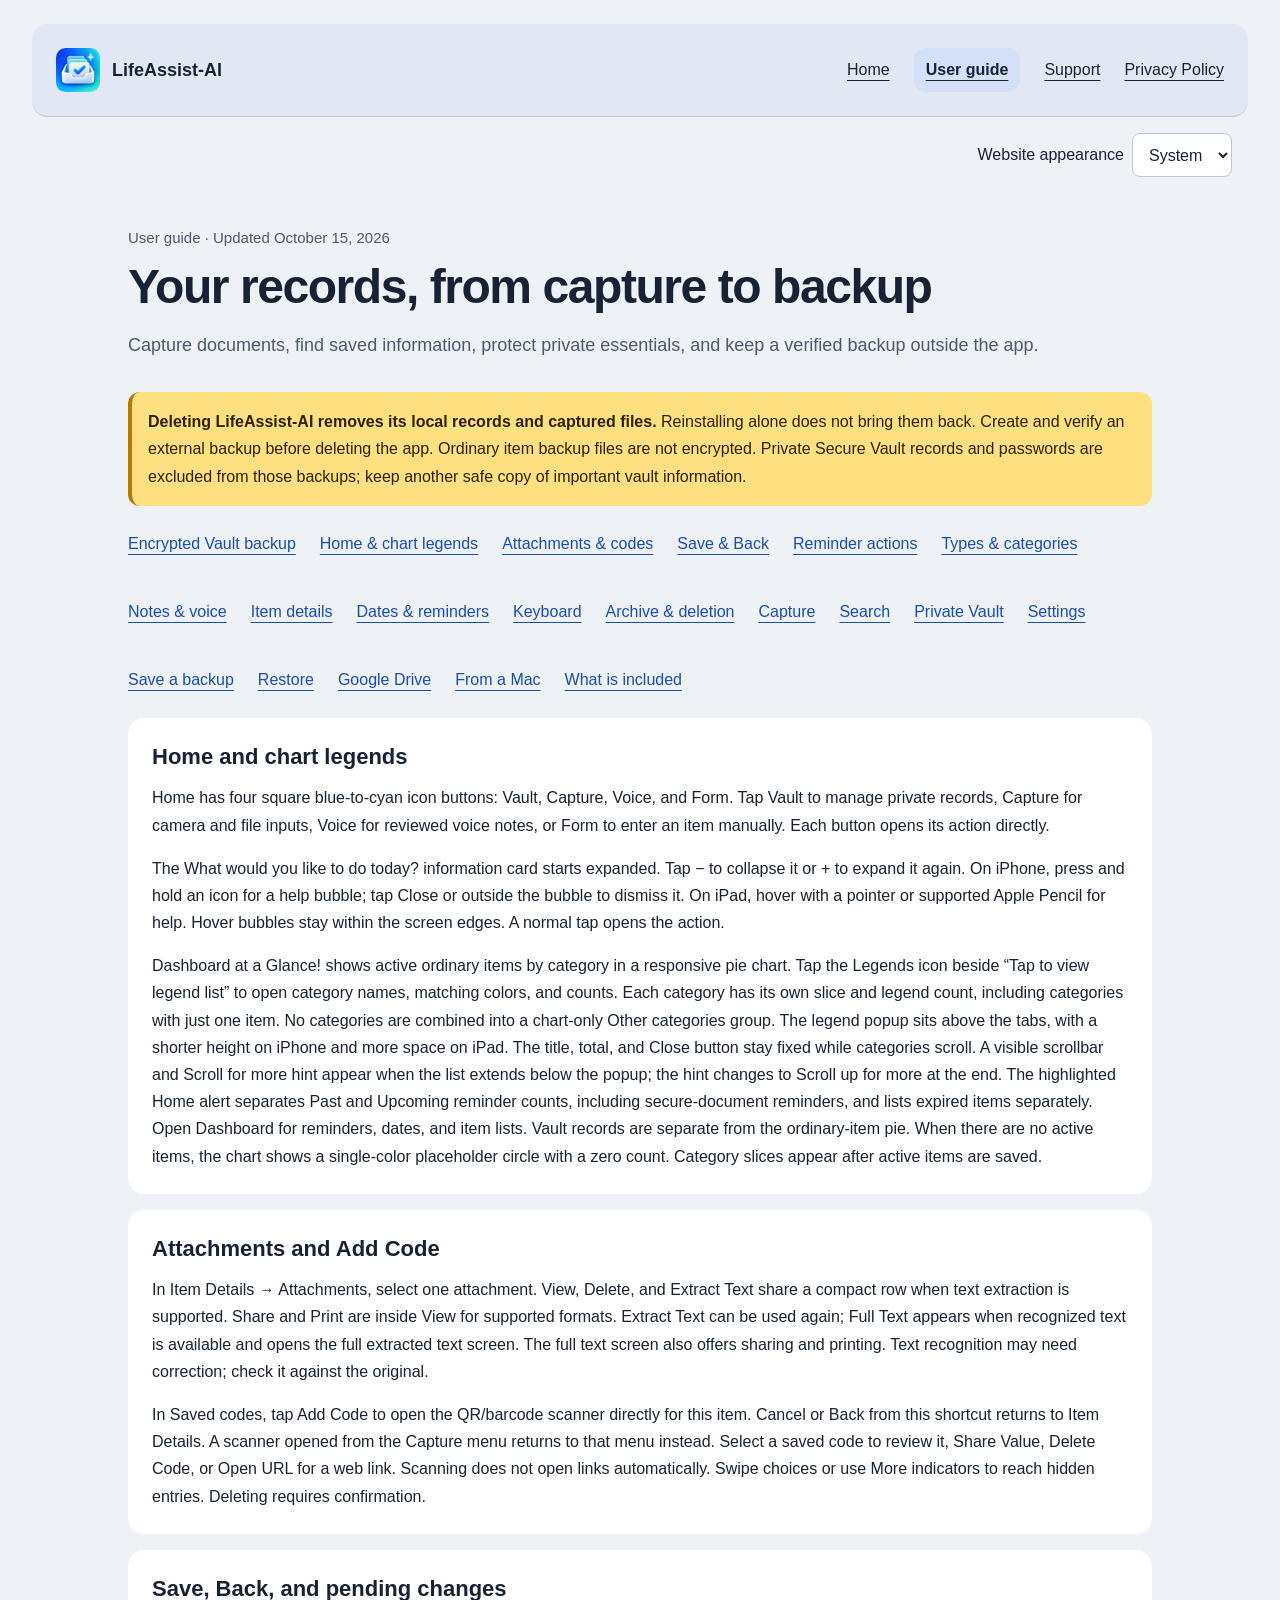
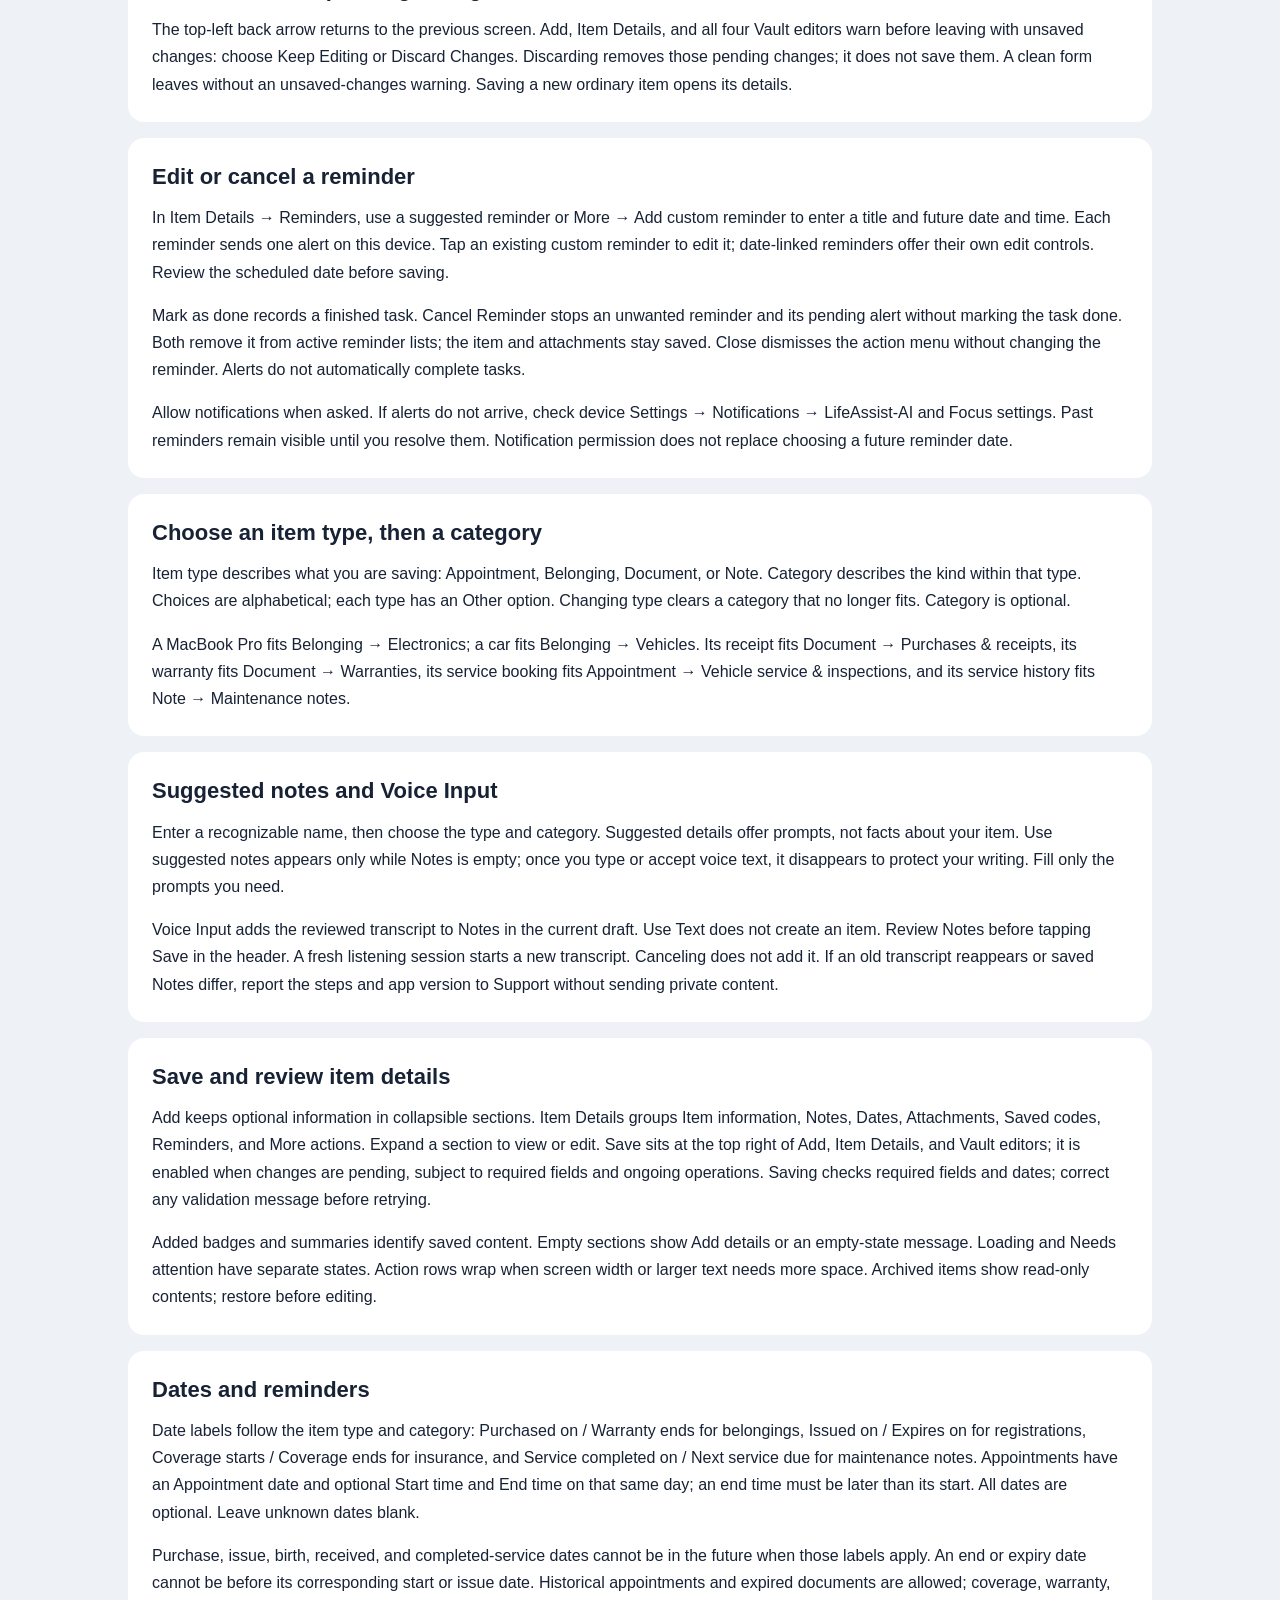
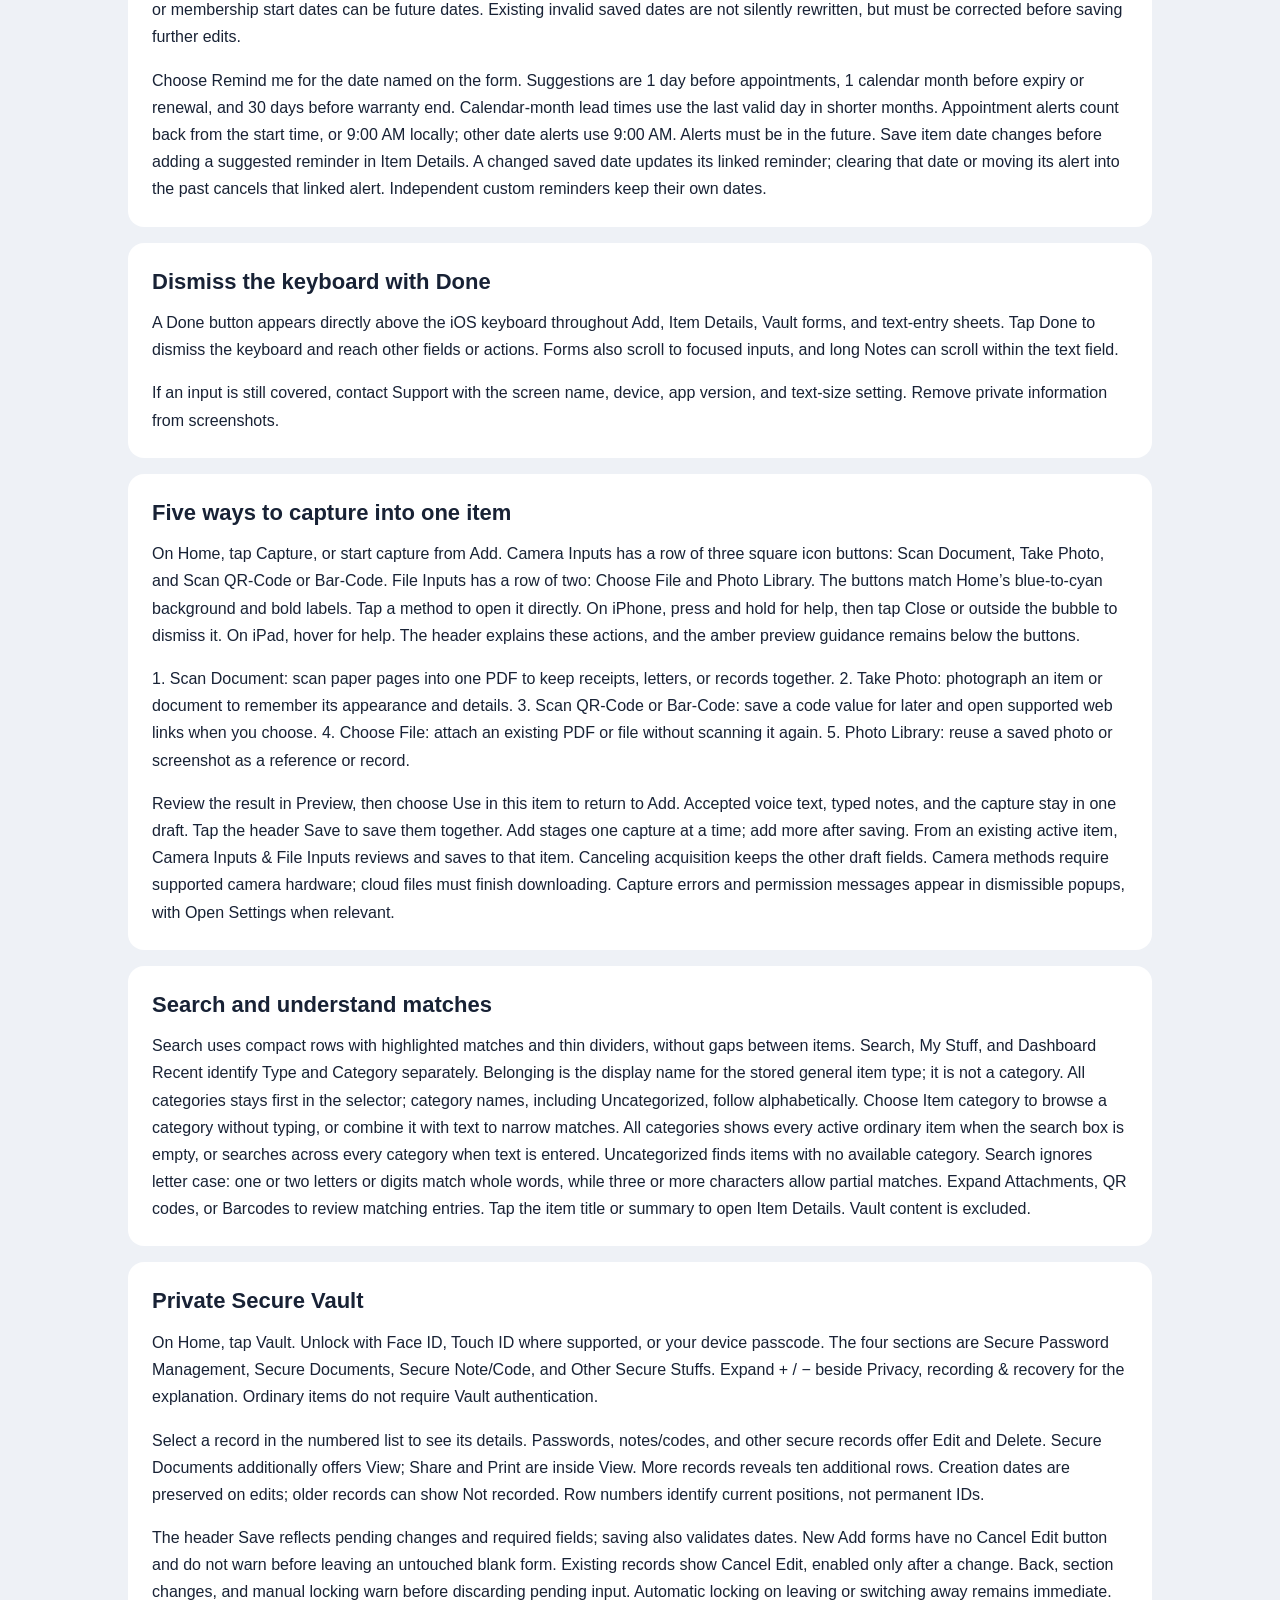
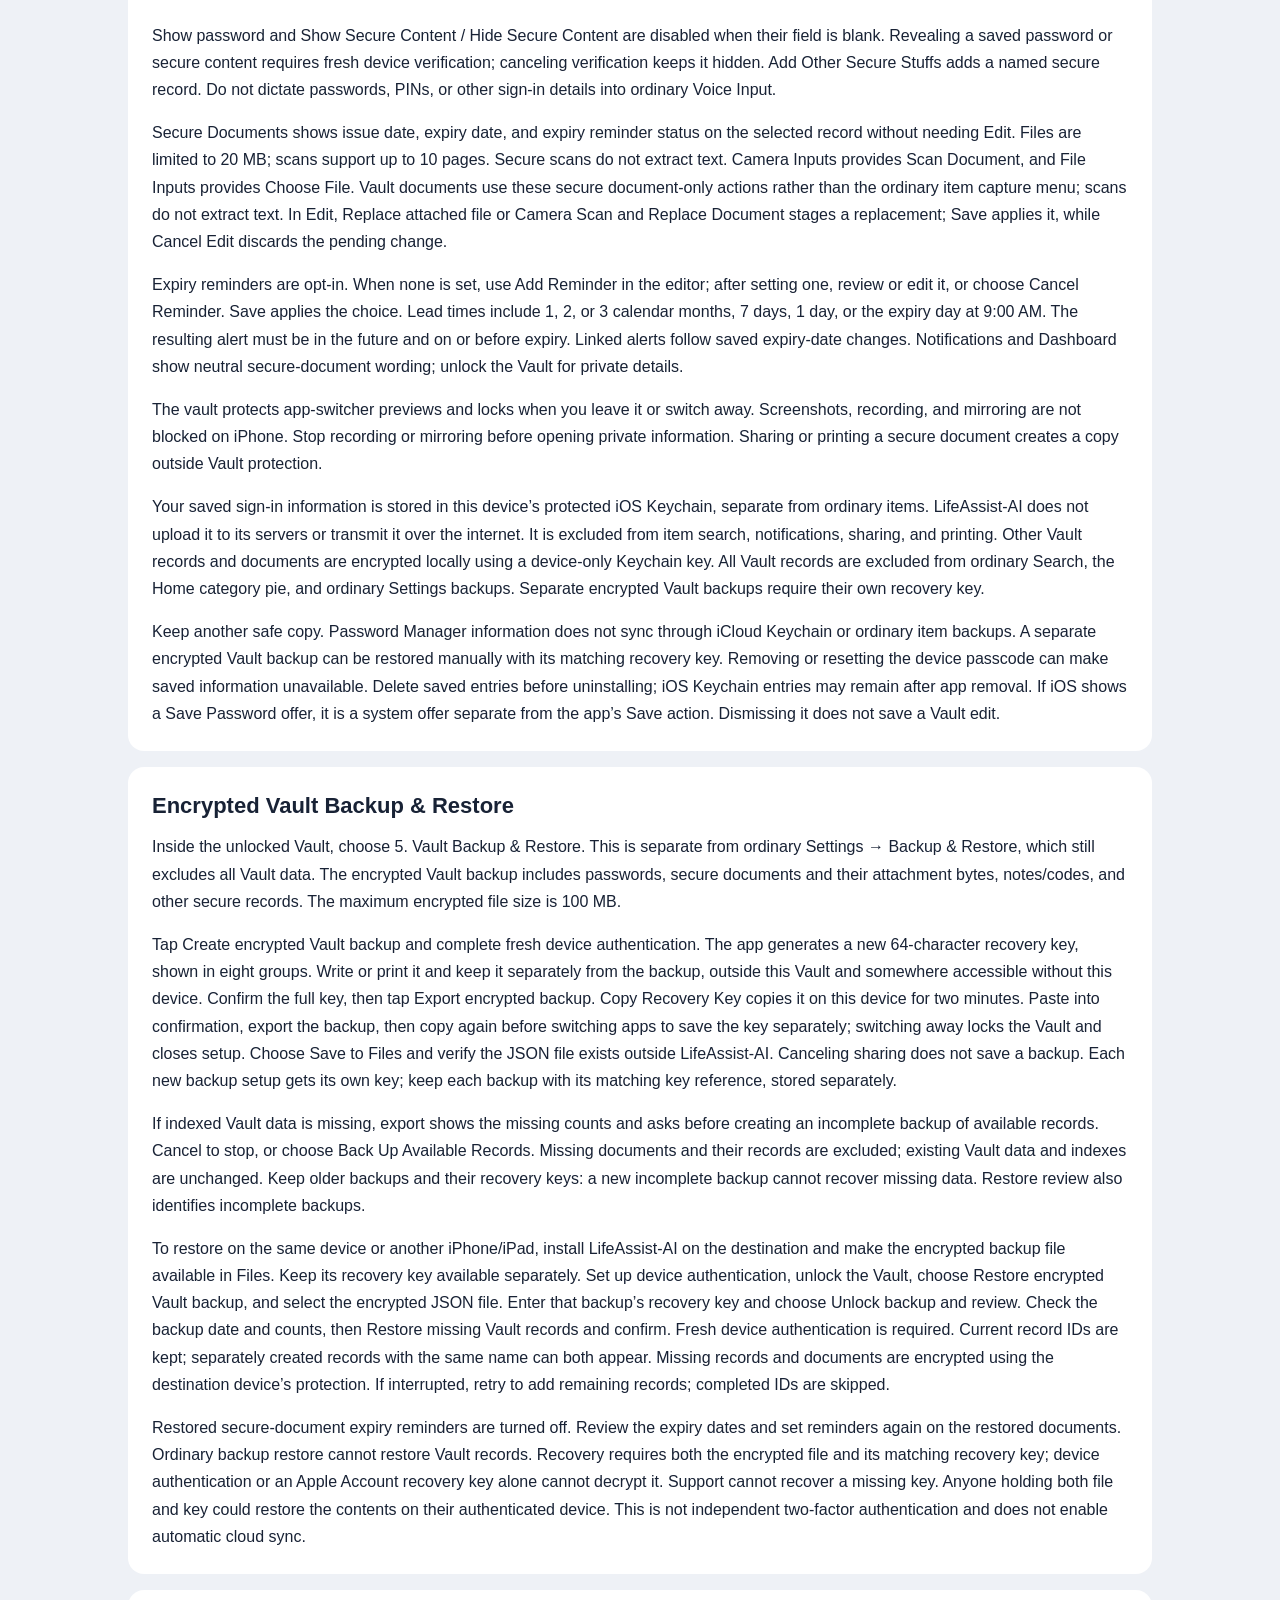
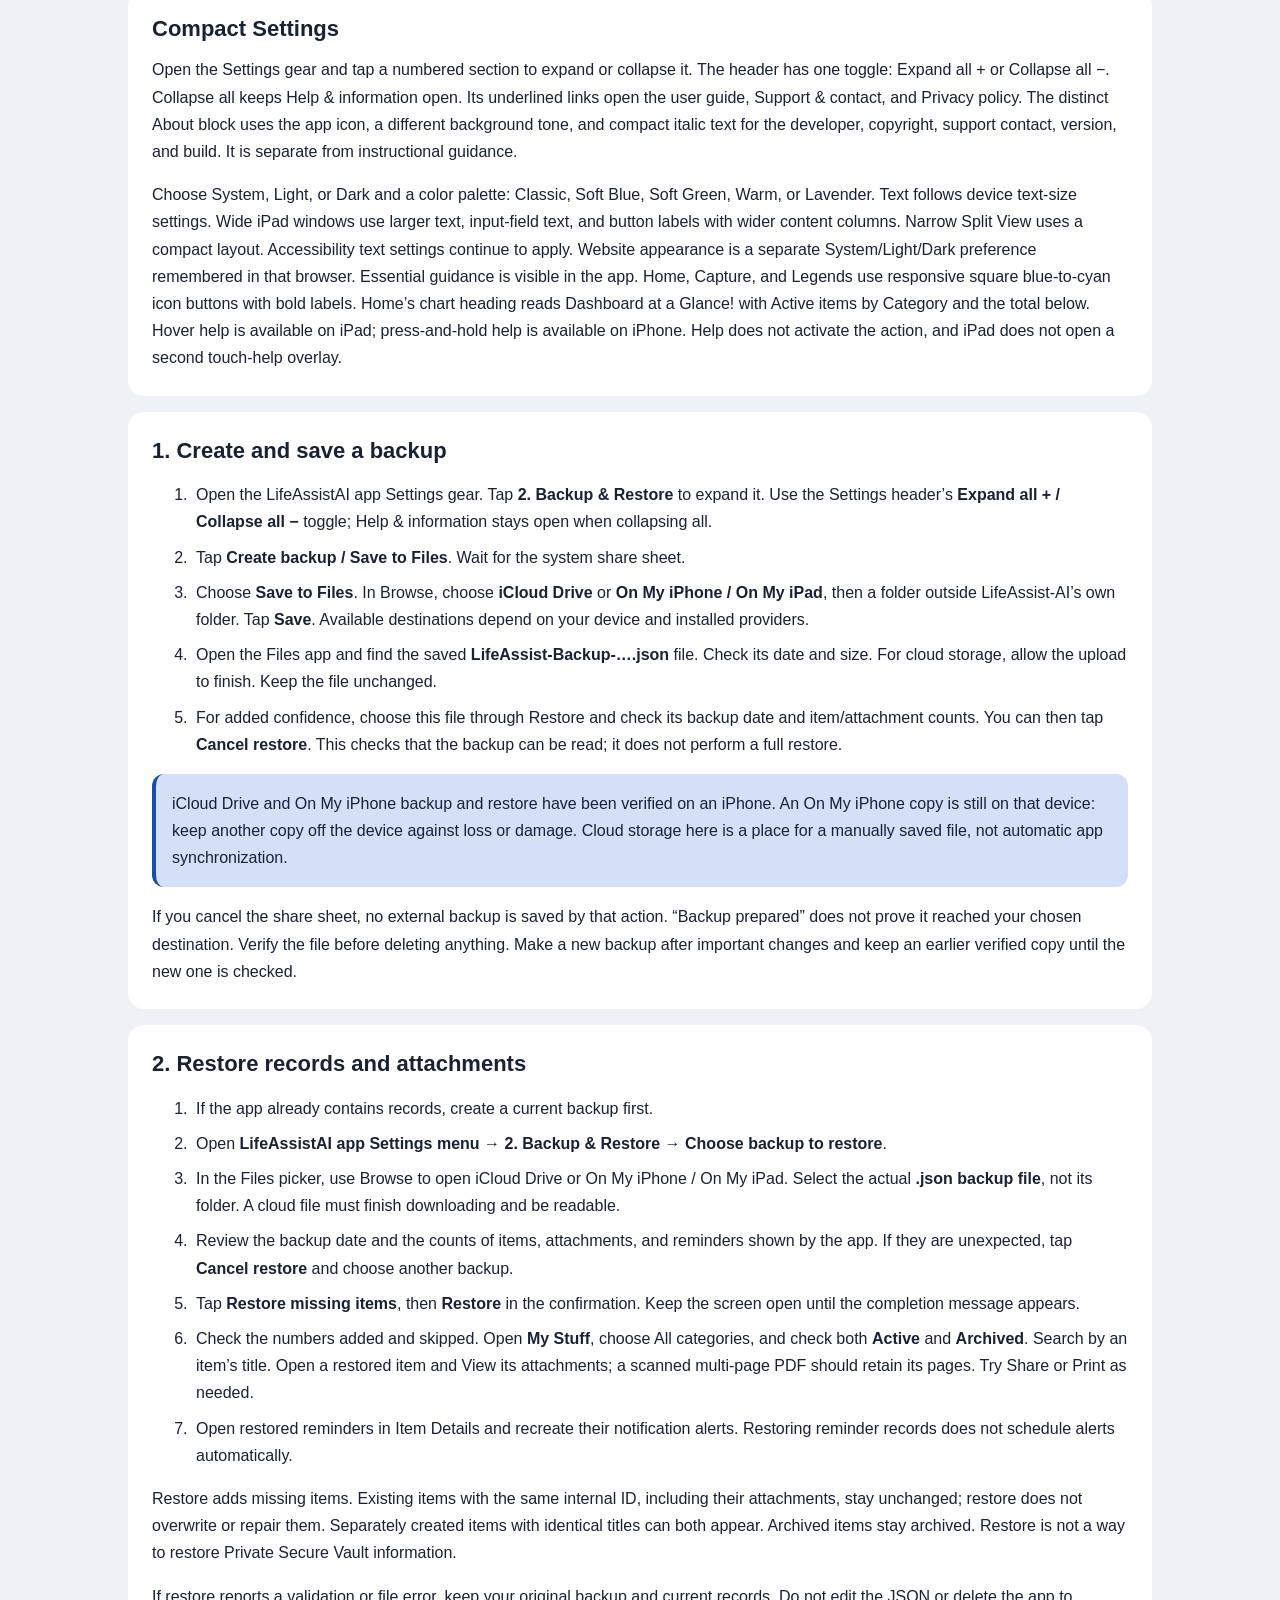
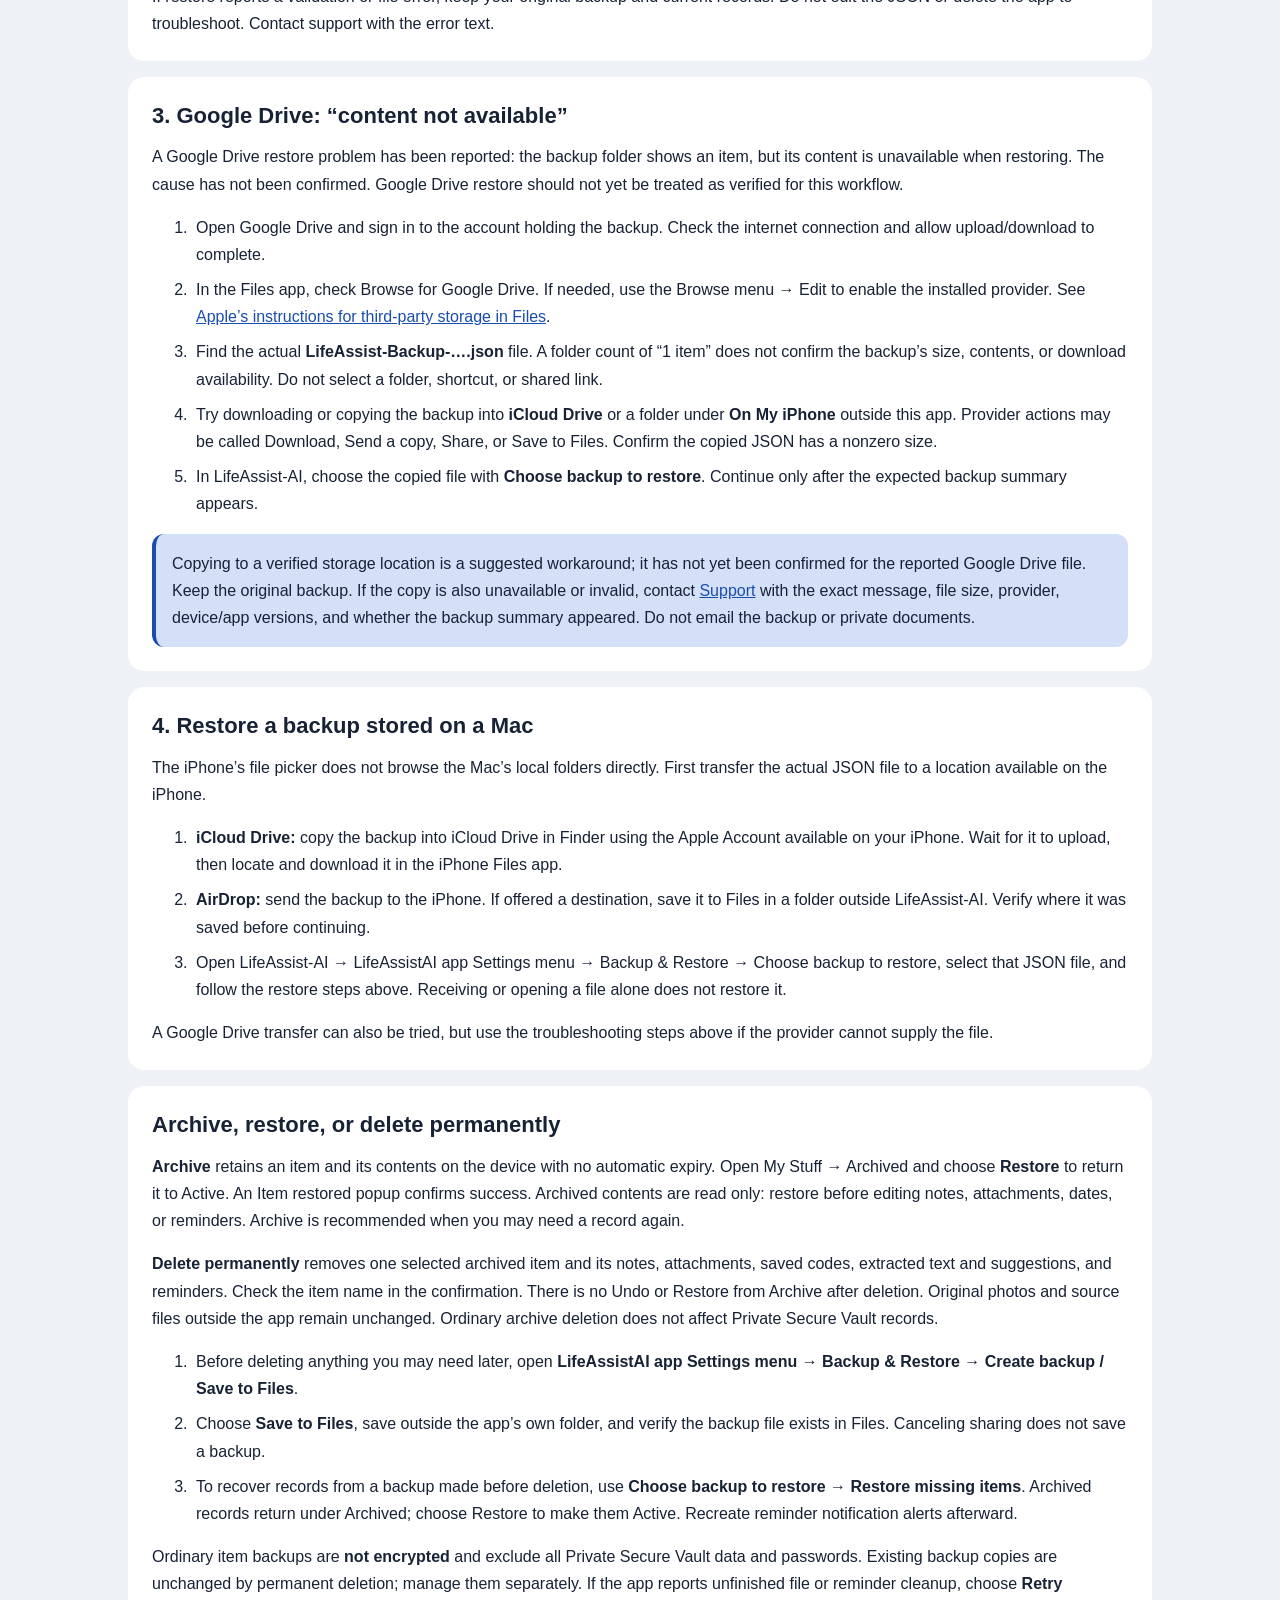
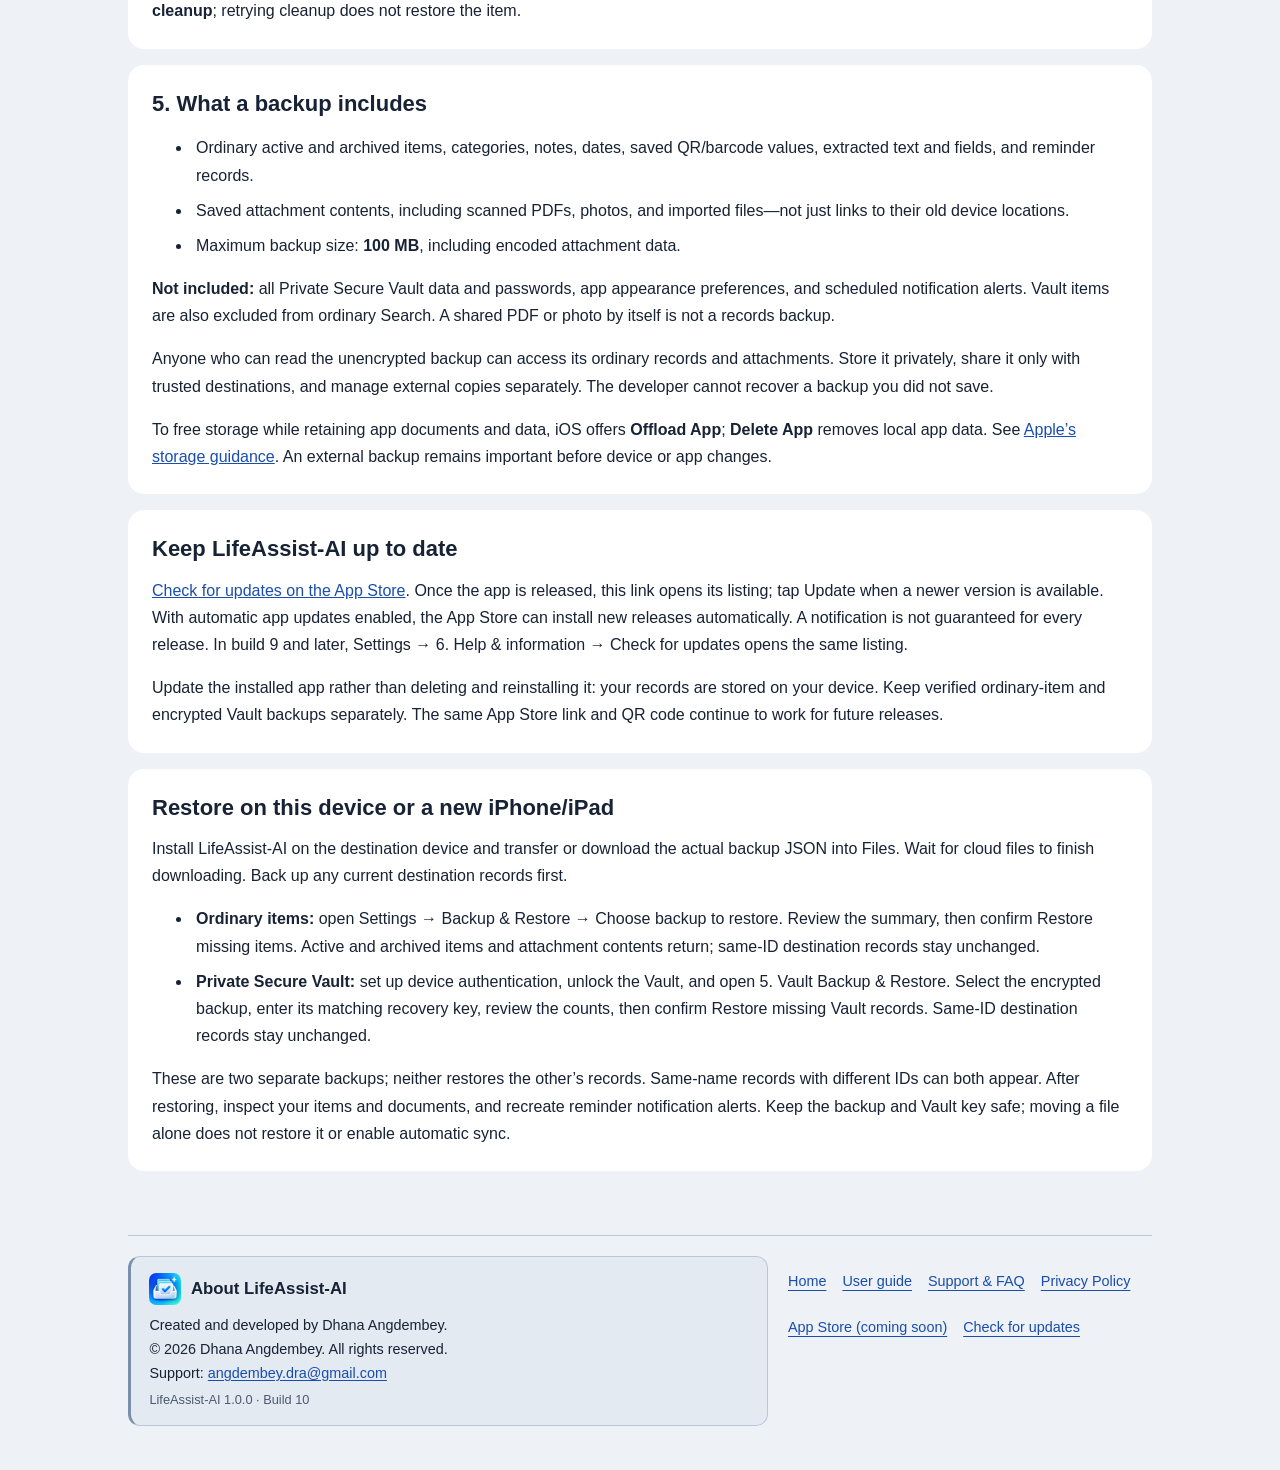
==== commit 8496c8d2: "Document the first-launch chart placeholder" ====
--- a/docs/guide/index.html
+++ b/docs/guide/index.html
@@ -23,7 +23,7 @@
 <main id="content" class="wrap"><p class="eyebrow">User guide · Updated October 15, 2026</p><h1>Your records, from capture to backup</h1><p class="intro">Capture documents, find saved information, protect private essentials, and keep a verified backup outside the app.</p>
 <p class="warning"><strong>Deleting LifeAssist-AI removes its local records and captured files.</strong> Reinstalling alone does not bring them back. Create and verify an external backup before deleting the app. Ordinary item backup files are not encrypted. Private Secure Vault records and passwords are excluded from those backups; keep another safe copy of important vault information.</p>
 <nav aria-label="Guide sections"><a href="#vault-backup">Encrypted Vault backup</a><a href="#home">Home &amp; chart legends</a><a href="#attachments">Attachments &amp; codes</a><a href="#navigation">Save &amp; Back</a><a href="#reminder-actions">Reminder actions</a><a href="#organize">Types &amp; categories</a><a href="#notes">Notes &amp; voice</a><a href="#sections">Item details</a><a href="#dates">Dates &amp; reminders</a><a href="#keyboard">Keyboard</a><a href="#archive-delete">Archive &amp; deletion</a><a href="#capture">Capture</a><a href="#search">Search</a><a href="#vault">Private Vault</a><a href="#settings">Settings</a><a href="#save">Save a backup</a><a href="#restore">Restore</a><a href="#google-drive">Google Drive</a><a href="#mac">From a Mac</a><a href="#included">What is included</a></nav>
-<section id="home"><h2>Home and chart legends</h2><p>Home has four square blue-to-cyan icon buttons: Vault, Capture, Voice, and Form. Tap Vault to manage private records, Capture for camera and file inputs, Voice for reviewed voice notes, or Form to enter an item manually. Each button opens its action directly.</p><p>The What would you like to do today? information card starts expanded. Tap − to collapse it or + to expand it again. On iPhone, press and hold an icon for a help bubble; tap Close or outside the bubble to dismiss it. On iPad, hover with a pointer or supported Apple Pencil for help. Hover bubbles stay within the screen edges. A normal tap opens the action.</p><p>Dashboard at a Glance! shows active ordinary items by category in a responsive pie chart. Tap the Legends icon beside “Tap to view legend list” to open category names, matching colors, and counts. Each category has its own slice and legend count, including categories with just one item. No categories are combined into a chart-only Other categories group. The legend popup sits above the tabs, with a shorter height on iPhone and more space on iPad. The title, total, and Close button stay fixed while categories scroll. A visible scrollbar and Scroll for more hint appear when the list extends below the popup; the hint changes to Scroll up for more at the end. The highlighted Home alert separates Past and Upcoming reminder counts, including secure-document reminders, and lists expired items separately. Open Dashboard for reminders, dates, and item lists. Vault records are separate from the ordinary-item pie.</p></section><section id="attachments"><h2>Attachments and Add Code</h2><p>In Item Details → Attachments, select one attachment. View, Delete, and Extract Text share a compact row when text extraction is supported. Share and Print are inside View for supported formats. Extract Text can be used again; Full Text appears when recognized text is available and opens the full extracted text screen. The full text screen also offers sharing and printing. Text recognition may need correction; check it against the original.</p><p>In Saved codes, tap Add Code to open the QR/barcode scanner directly for this item. Cancel or Back from this shortcut returns to Item Details. A scanner opened from the Capture menu returns to that menu instead. Select a saved code to review it, Share Value, Delete Code, or Open URL for a web link. Scanning does not open links automatically. Swipe choices or use More indicators to reach hidden entries. Deleting requires confirmation.</p></section><section id="navigation"><h2>Save, Back, and pending changes</h2><p>The top-left back arrow returns to the previous screen. Add, Item Details, and all four Vault editors warn before leaving with unsaved changes: choose Keep Editing or Discard Changes. Discarding removes those pending changes; it does not save them. A clean form leaves without an unsaved-changes warning. Saving a new ordinary item opens its details.</p></section><section id="reminder-actions"><h2>Edit or cancel a reminder</h2><p>In Item Details → Reminders, use a suggested reminder or More → Add custom reminder to enter a title and future date and time. Each reminder sends one alert on this device. Tap an existing custom reminder to edit it; date-linked reminders offer their own edit controls. Review the scheduled date before saving.</p><p>Mark as done records a finished task. Cancel Reminder stops an unwanted reminder and its pending alert without marking the task done. Both remove it from active reminder lists; the item and attachments stay saved. Close dismisses the action menu without changing the reminder. Alerts do not automatically complete tasks.</p><p>Allow notifications when asked. If alerts do not arrive, check device Settings → Notifications → LifeAssist-AI and Focus settings. Past reminders remain visible until you resolve them. Notification permission does not replace choosing a future reminder date.</p></section>
+<section id="home"><h2>Home and chart legends</h2><p>Home has four square blue-to-cyan icon buttons: Vault, Capture, Voice, and Form. Tap Vault to manage private records, Capture for camera and file inputs, Voice for reviewed voice notes, or Form to enter an item manually. Each button opens its action directly.</p><p>The What would you like to do today? information card starts expanded. Tap − to collapse it or + to expand it again. On iPhone, press and hold an icon for a help bubble; tap Close or outside the bubble to dismiss it. On iPad, hover with a pointer or supported Apple Pencil for help. Hover bubbles stay within the screen edges. A normal tap opens the action.</p><p>Dashboard at a Glance! shows active ordinary items by category in a responsive pie chart. Tap the Legends icon beside “Tap to view legend list” to open category names, matching colors, and counts. Each category has its own slice and legend count, including categories with just one item. No categories are combined into a chart-only Other categories group. The legend popup sits above the tabs, with a shorter height on iPhone and more space on iPad. The title, total, and Close button stay fixed while categories scroll. A visible scrollbar and Scroll for more hint appear when the list extends below the popup; the hint changes to Scroll up for more at the end. The highlighted Home alert separates Past and Upcoming reminder counts, including secure-document reminders, and lists expired items separately. Open Dashboard for reminders, dates, and item lists. Vault records are separate from the ordinary-item pie. When there are no active items, the chart shows a single-color placeholder circle with a zero count. Category slices appear after active items are saved.</p></section><section id="attachments"><h2>Attachments and Add Code</h2><p>In Item Details → Attachments, select one attachment. View, Delete, and Extract Text share a compact row when text extraction is supported. Share and Print are inside View for supported formats. Extract Text can be used again; Full Text appears when recognized text is available and opens the full extracted text screen. The full text screen also offers sharing and printing. Text recognition may need correction; check it against the original.</p><p>In Saved codes, tap Add Code to open the QR/barcode scanner directly for this item. Cancel or Back from this shortcut returns to Item Details. A scanner opened from the Capture menu returns to that menu instead. Select a saved code to review it, Share Value, Delete Code, or Open URL for a web link. Scanning does not open links automatically. Swipe choices or use More indicators to reach hidden entries. Deleting requires confirmation.</p></section><section id="navigation"><h2>Save, Back, and pending changes</h2><p>The top-left back arrow returns to the previous screen. Add, Item Details, and all four Vault editors warn before leaving with unsaved changes: choose Keep Editing or Discard Changes. Discarding removes those pending changes; it does not save them. A clean form leaves without an unsaved-changes warning. Saving a new ordinary item opens its details.</p></section><section id="reminder-actions"><h2>Edit or cancel a reminder</h2><p>In Item Details → Reminders, use a suggested reminder or More → Add custom reminder to enter a title and future date and time. Each reminder sends one alert on this device. Tap an existing custom reminder to edit it; date-linked reminders offer their own edit controls. Review the scheduled date before saving.</p><p>Mark as done records a finished task. Cancel Reminder stops an unwanted reminder and its pending alert without marking the task done. Both remove it from active reminder lists; the item and attachments stay saved. Close dismisses the action menu without changing the reminder. Alerts do not automatically complete tasks.</p><p>Allow notifications when asked. If alerts do not arrive, check device Settings → Notifications → LifeAssist-AI and Focus settings. Past reminders remain visible until you resolve them. Notification permission does not replace choosing a future reminder date.</p></section>
 <section id="organize"><h2>Choose an item type, then a category</h2><p>Item type describes what you are saving: Appointment, Belonging, Document, or Note. Category describes the kind within that type. Choices are alphabetical; each type has an Other option. Changing type clears a category that no longer fits. Category is optional.</p><p>A MacBook Pro fits Belonging → Electronics; a car fits Belonging → Vehicles. Its receipt fits Document → Purchases &amp; receipts, its warranty fits Document → Warranties, its service booking fits Appointment → Vehicle service &amp; inspections, and its service history fits Note → Maintenance notes.</p></section>
 <section id="notes"><h2>Suggested notes and Voice Input</h2><p>Enter a recognizable name, then choose the type and category. Suggested details offer prompts, not facts about your item. Use suggested notes appears only while Notes is empty; once you type or accept voice text, it disappears to protect your writing. Fill only the prompts you need.</p><p>Voice Input adds the reviewed transcript to Notes in the current draft. Use Text does not create an item. Review Notes before tapping Save in the header. A fresh listening session starts a new transcript. Canceling does not add it. If an old transcript reappears or saved Notes differ, report the steps and app version to Support without sending private content.</p></section>
 <section id="sections"><h2>Save and review item details</h2><p>Add keeps optional information in collapsible sections. Item Details groups Item information, Notes, Dates, Attachments, Saved codes, Reminders, and More actions. Expand a section to view or edit. Save sits at the top right of Add, Item Details, and Vault editors; it is enabled when changes are pending, subject to required fields and ongoing operations. Saving checks required fields and dates; correct any validation message before retrying.</p><p>Added badges and summaries identify saved content. Empty sections show Add details or an empty-state message. Loading and Needs attention have separate states. Action rows wrap when screen width or larger text needs more space. Archived items show read-only contents; restore before editing.</p></section>
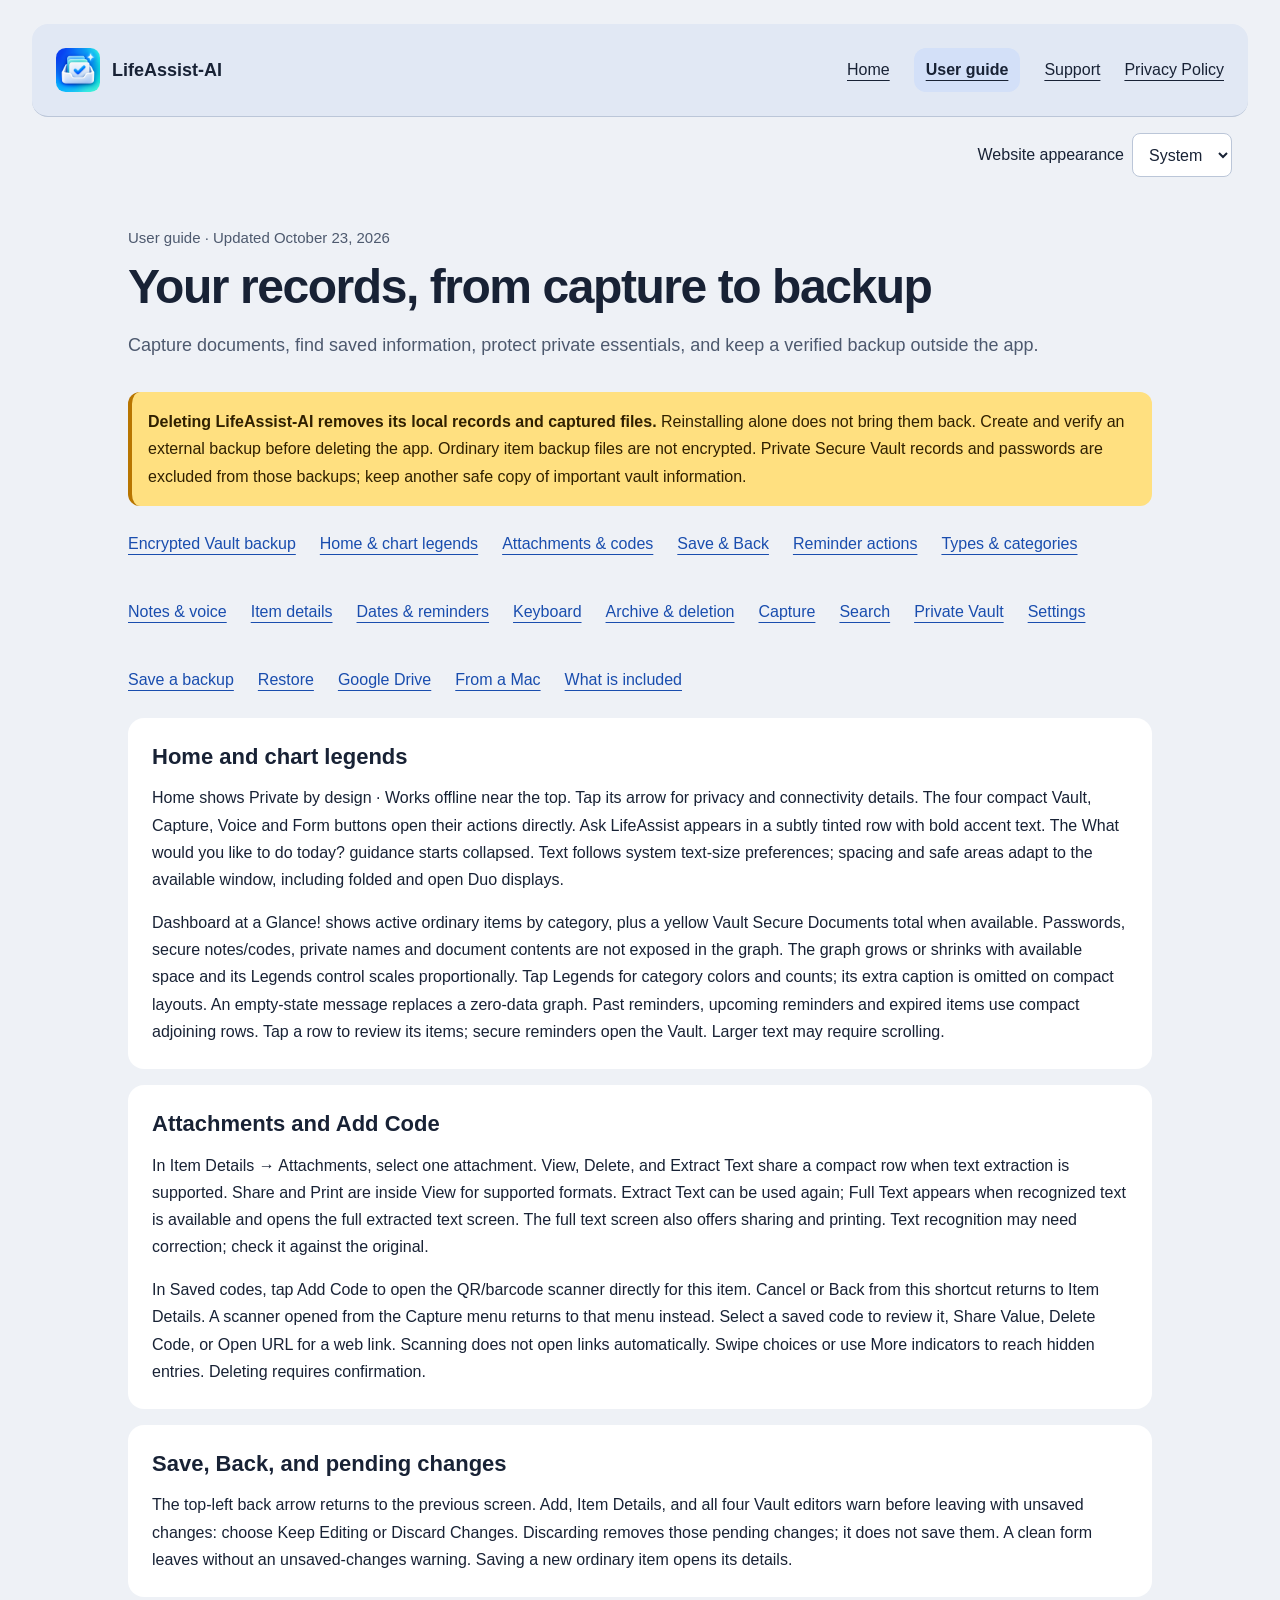
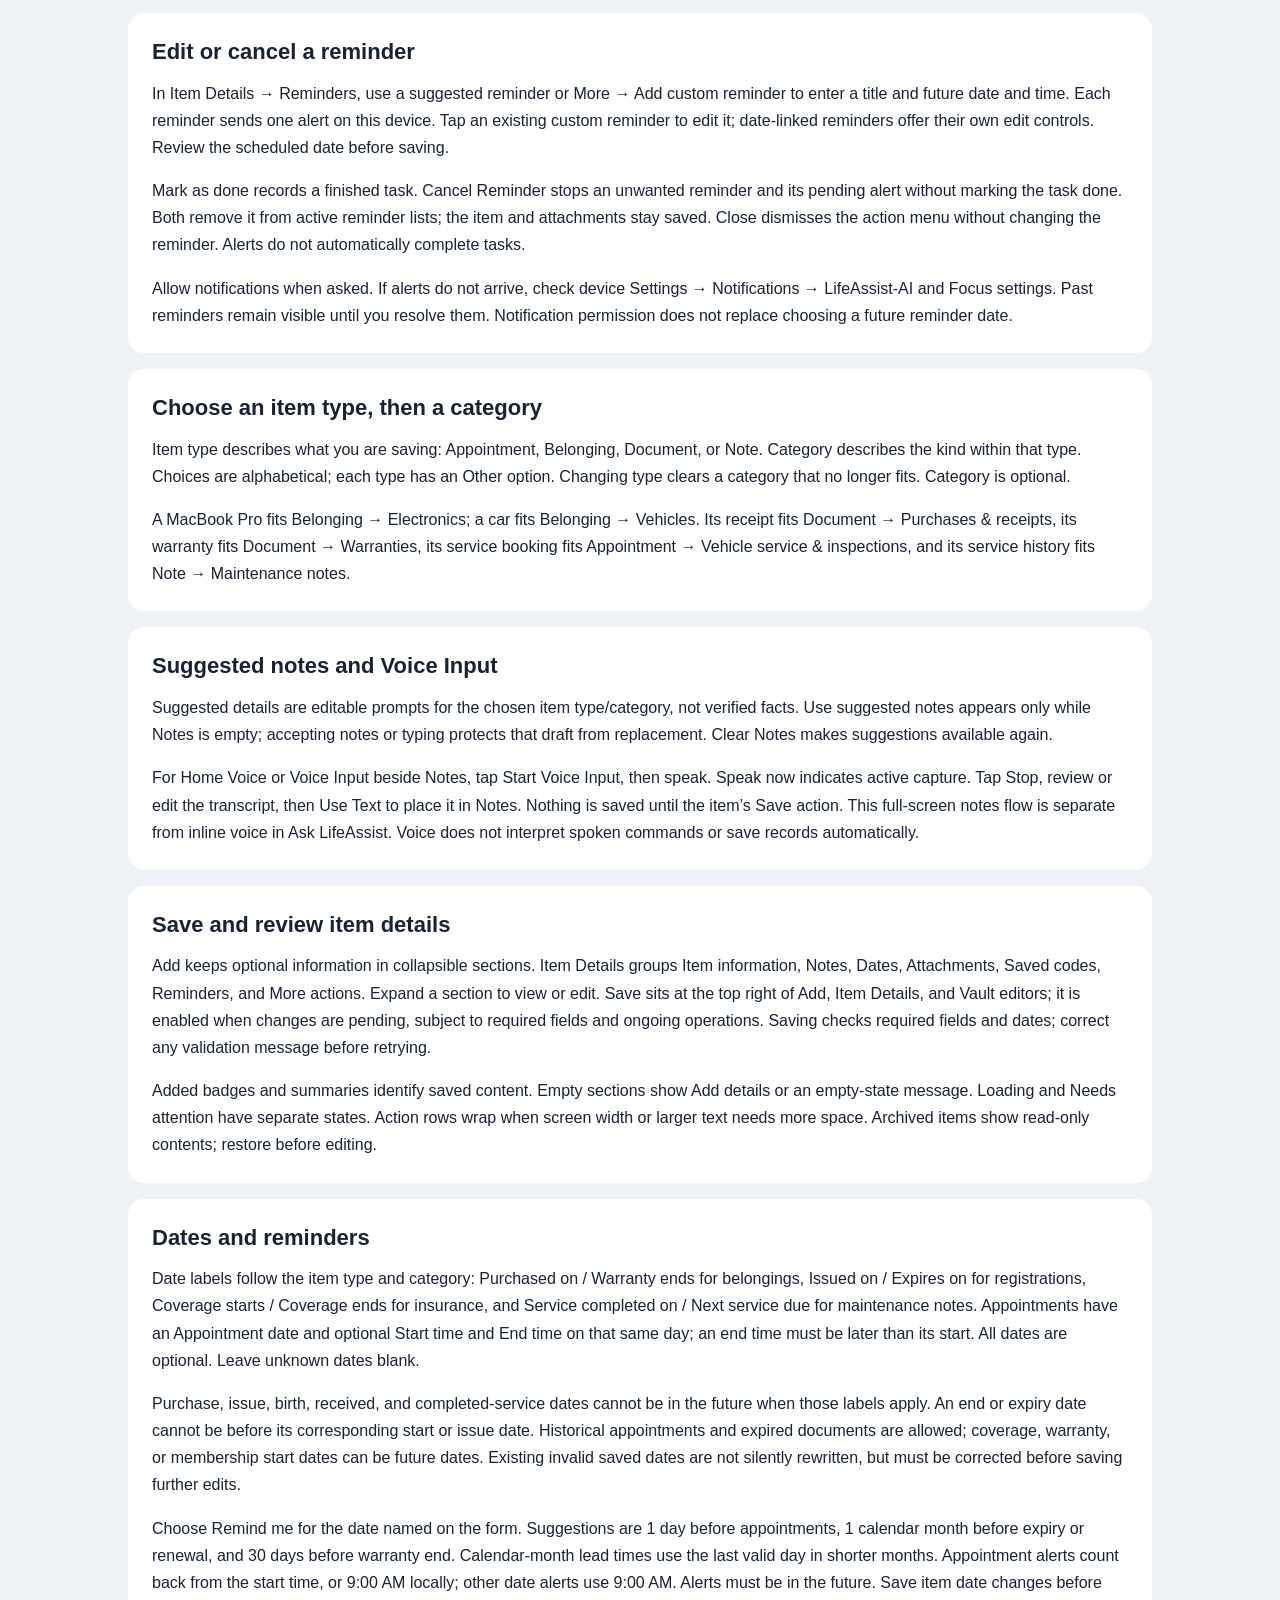
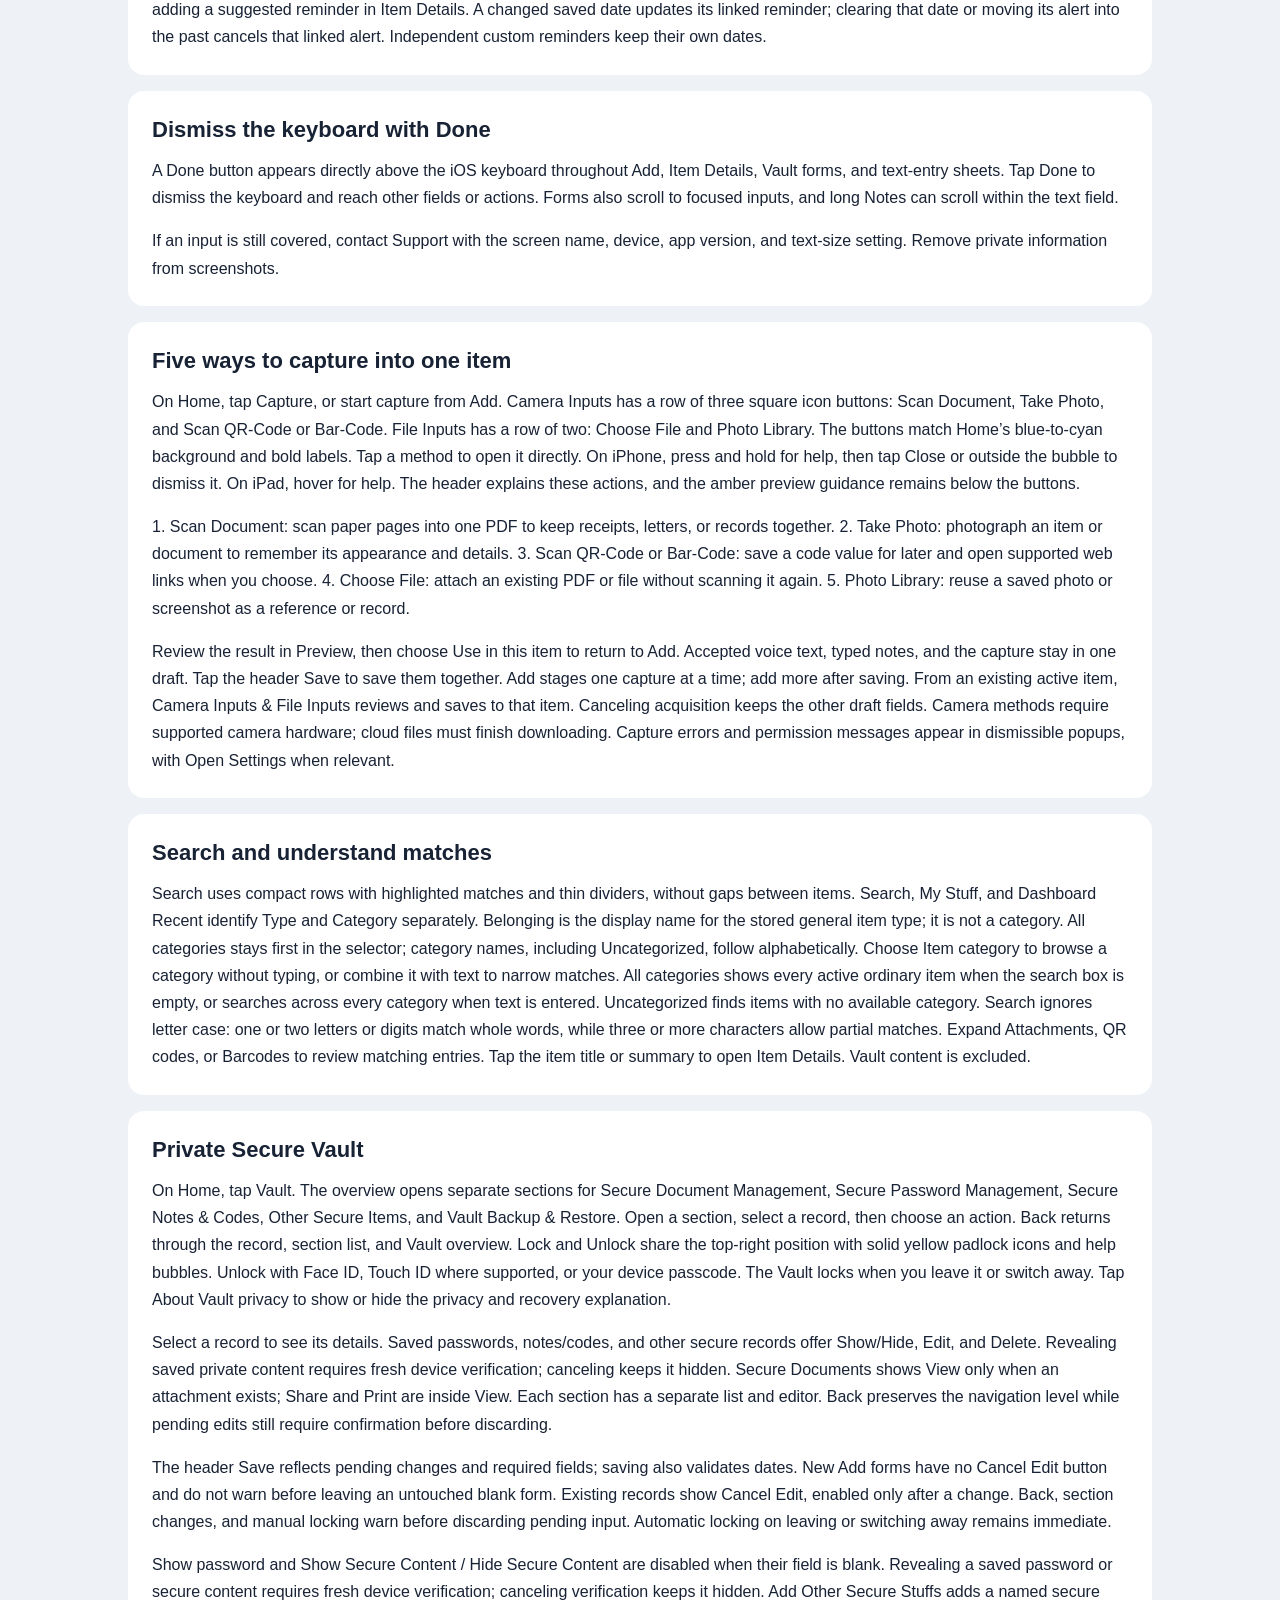
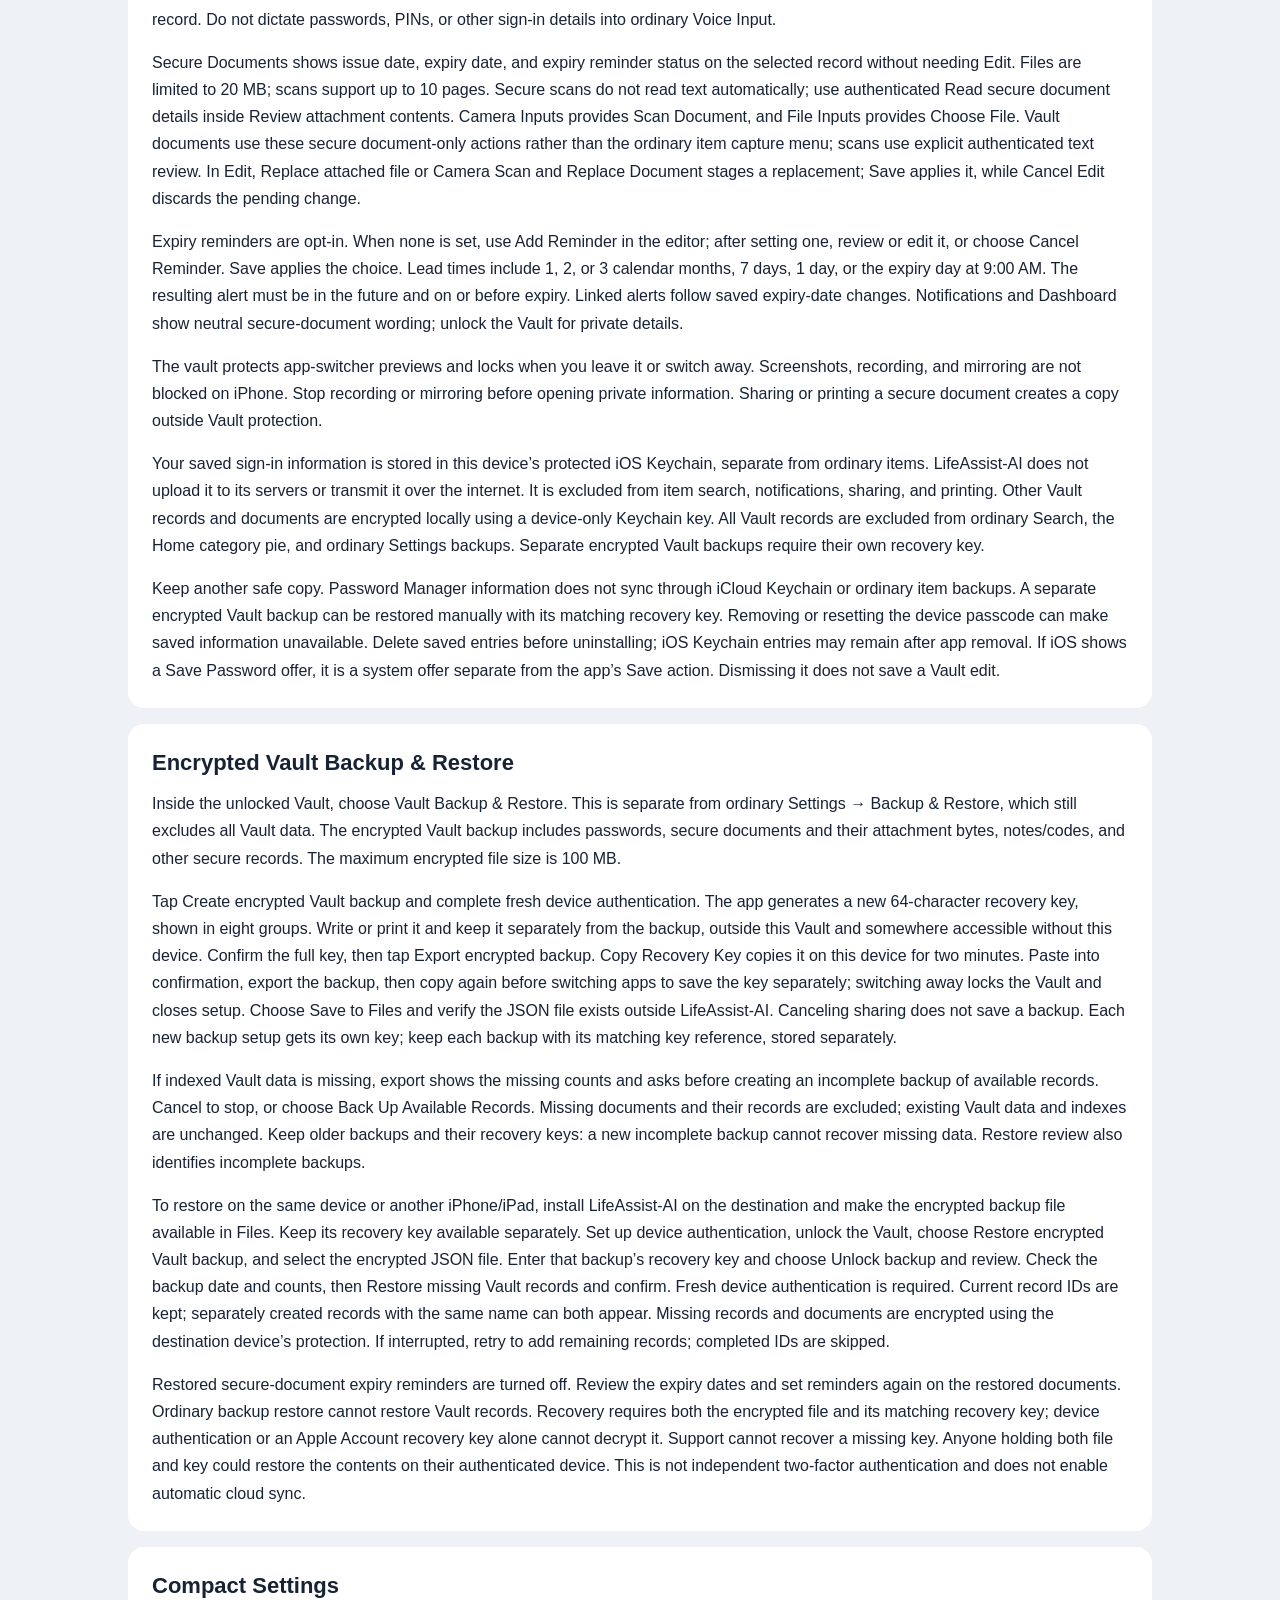
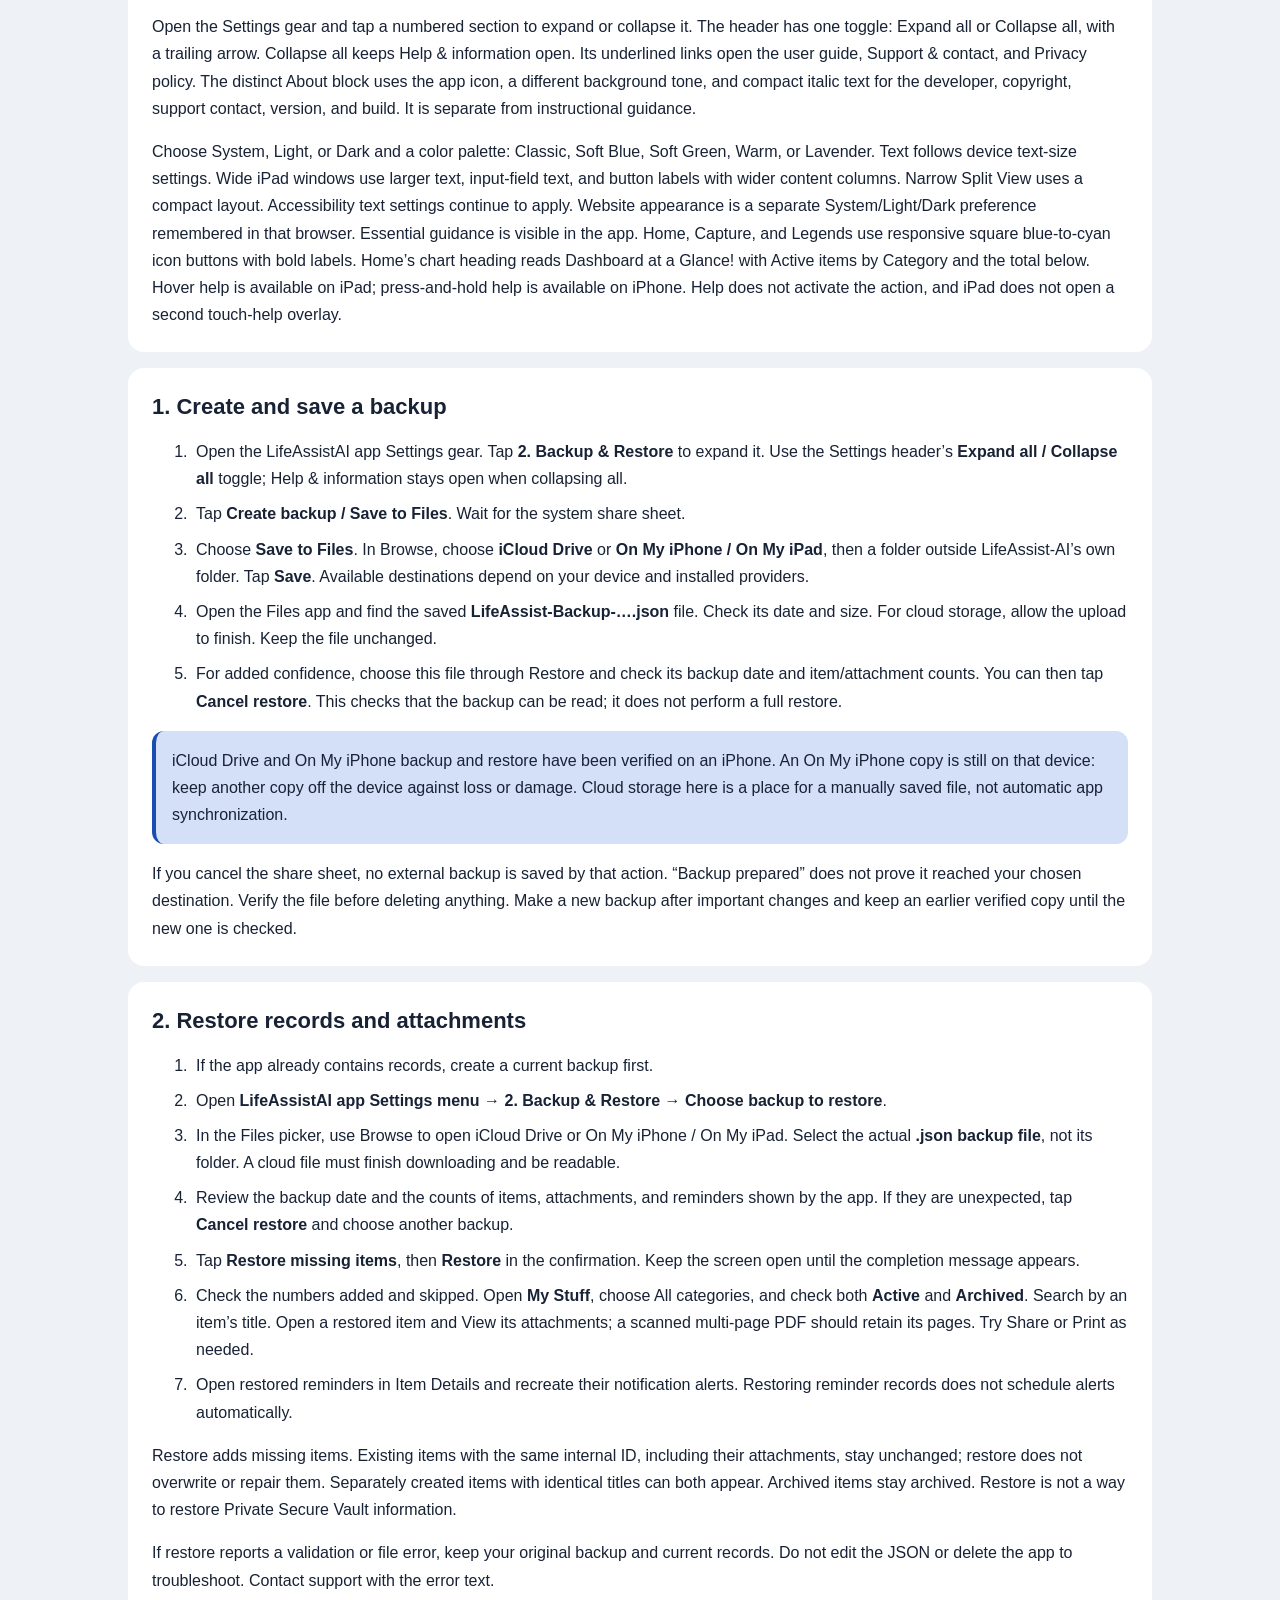
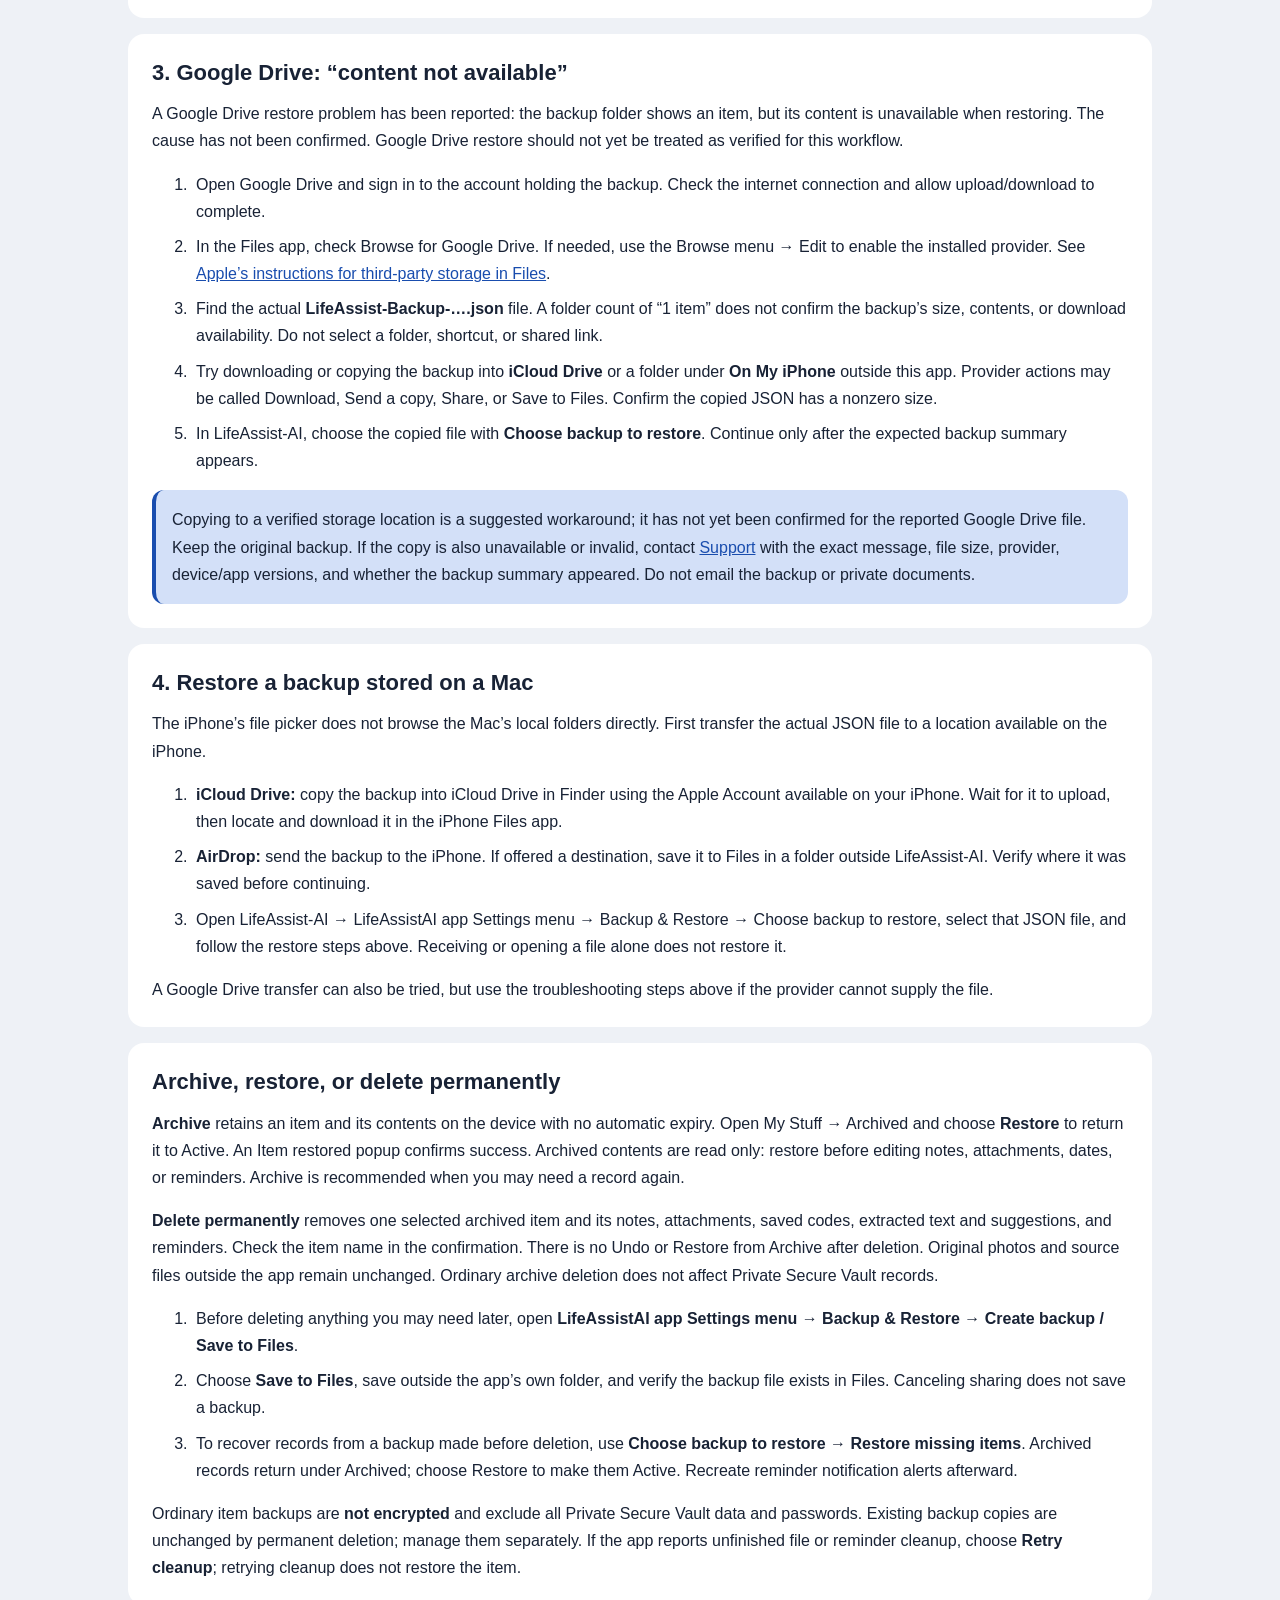
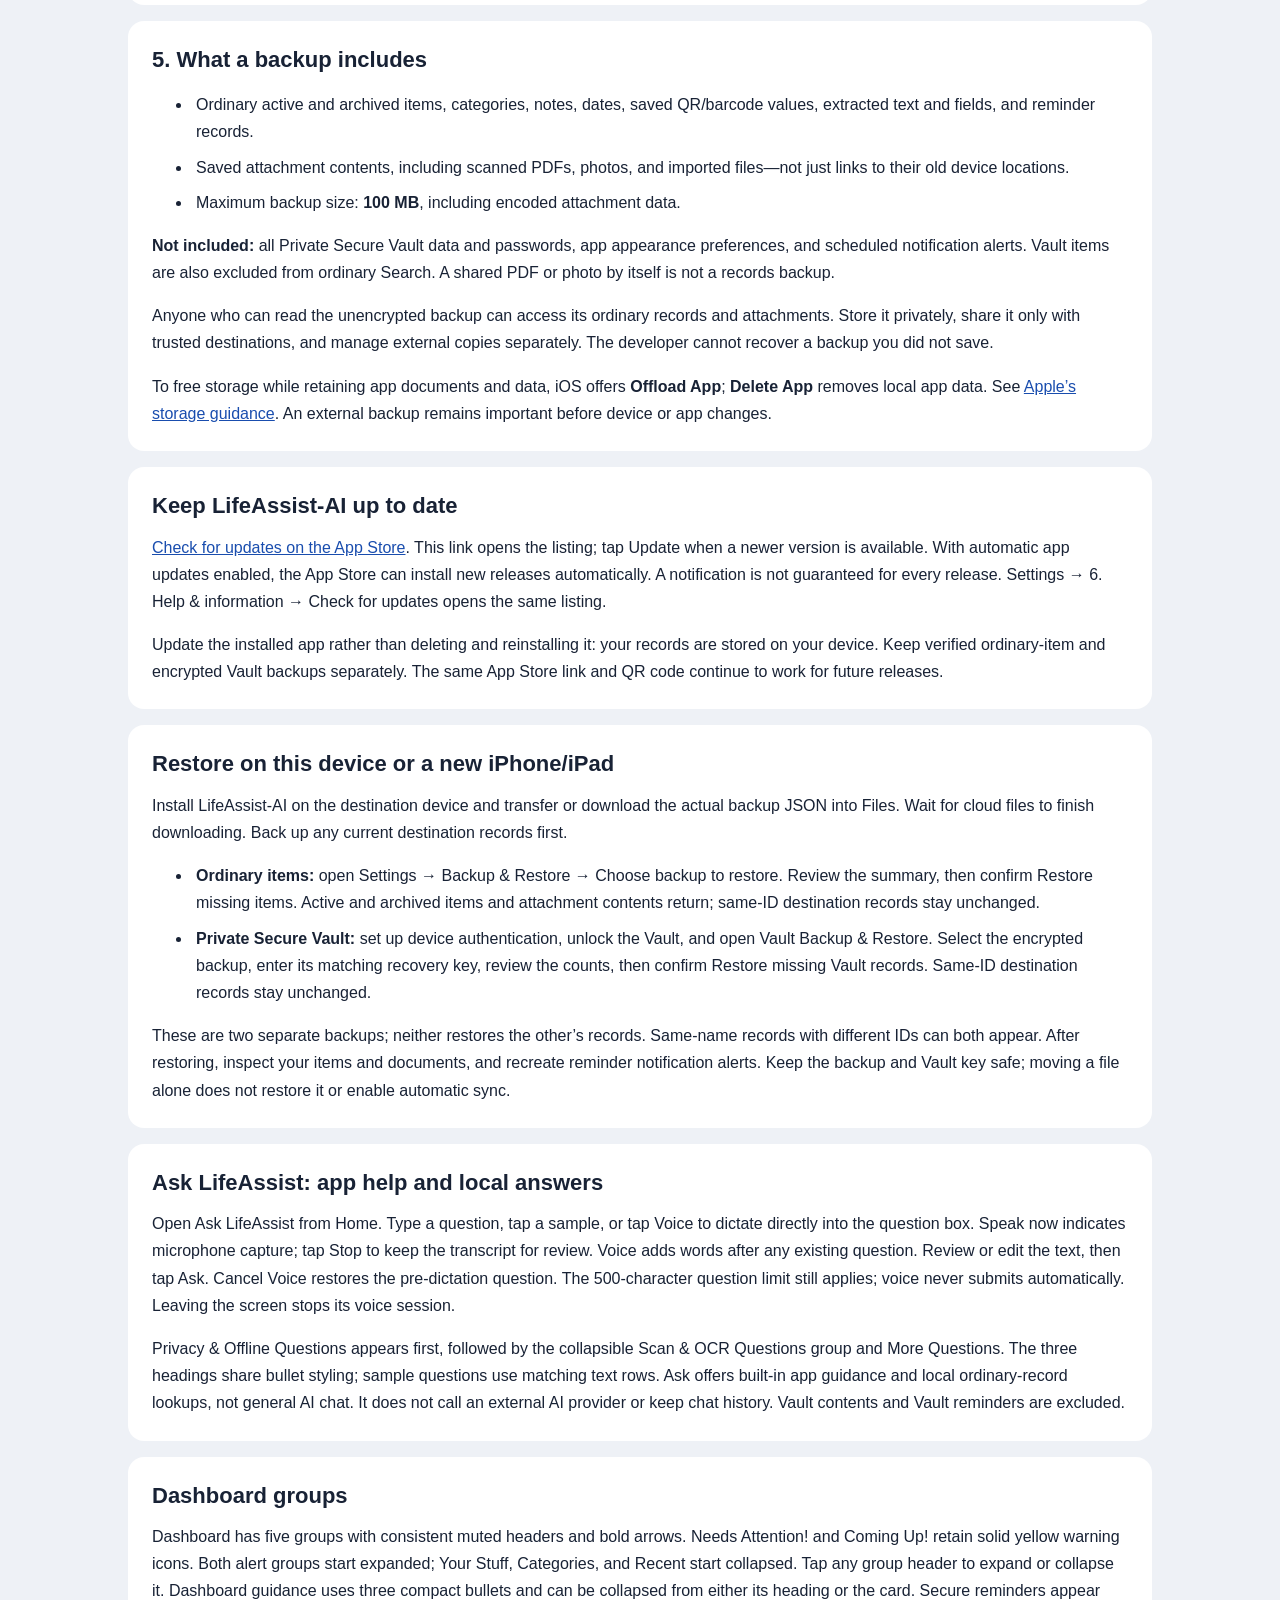
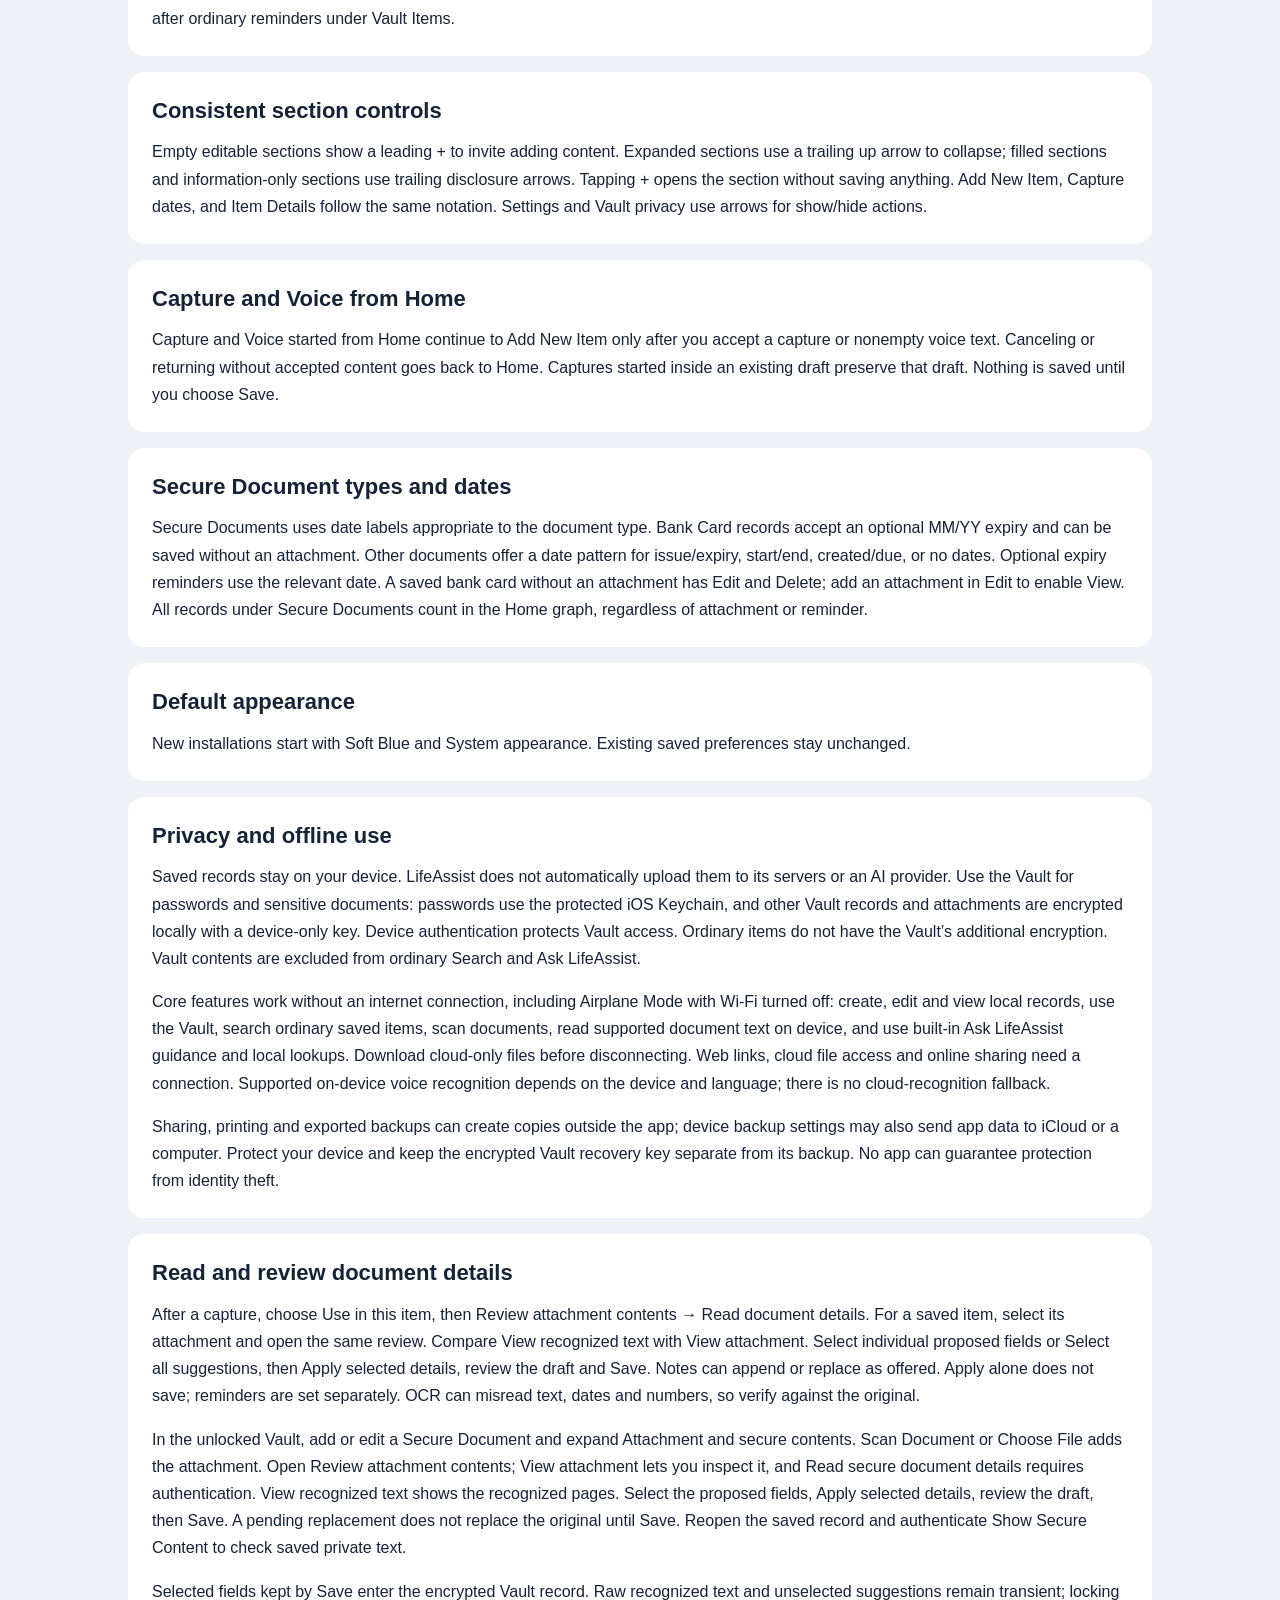
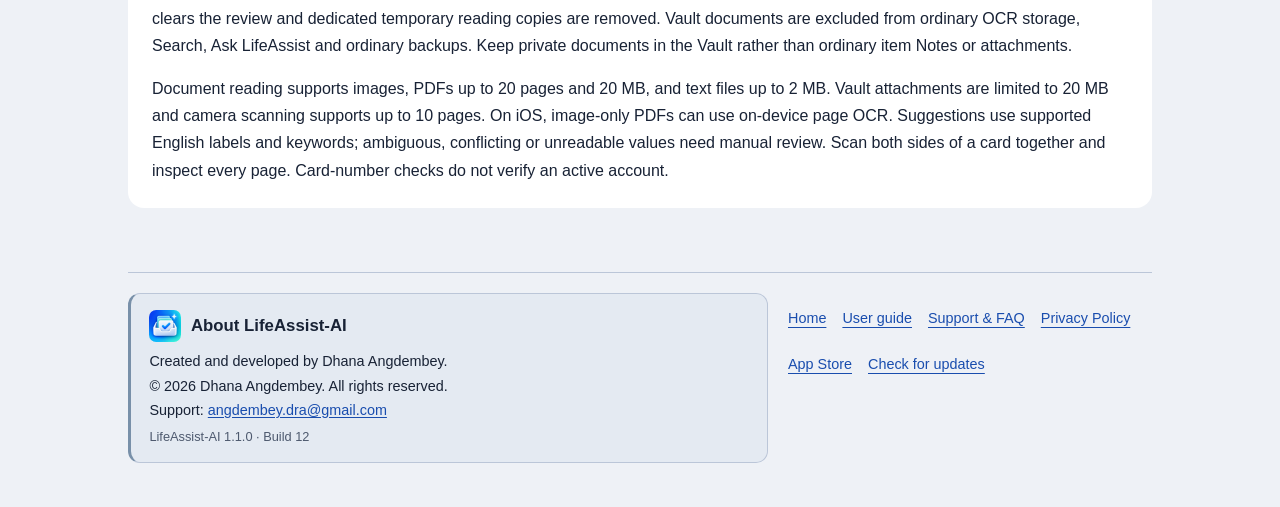
==== commit d49d3f7d: "Publish site for LifeAssist-AI 1.1 release Co-authored-by: Copilot <223556219+Copilot@users.noreply." ====
--- a/docs/guide/index.html
+++ b/docs/guide/index.html
@@ -14,32 +14,32 @@
 <meta name="twitter:card" content="summary">
 <meta name="twitter:image" content="https://angdembey.github.io/ai-life-assistant-site/assets/app-icon.png">
 <script src="../appearance.js"></script>
-<link rel="stylesheet" href="../styles.css?v=build8-site-polish-20261017">
+<link rel="stylesheet" href="../styles.css?v=release110-20261023">
 </head>
 <body>
 <a class="skip" href="#content">Skip to content</a>
 <div class="page"><header><div class="wrap"><a class="brand" href="../"><img class="app-icon" src="../assets/app-icon.png" width="44" height="44" alt=""><span>LifeAssist-AI</span></a><nav aria-label="Main navigation"><a href="../">Home</a><a href="../guide/" aria-current="page">User guide</a><a href="../support/">Support</a><a href="../privacy/">Privacy Policy</a></nav></div></header>
 <div class="appearance-control"><label for="site-appearance">Website appearance</label><select id="site-appearance"><option value="system">System</option><option value="light">Light</option><option value="dark">Dark</option></select></div>
-<main id="content" class="wrap"><p class="eyebrow">User guide · Updated October 15, 2026</p><h1>Your records, from capture to backup</h1><p class="intro">Capture documents, find saved information, protect private essentials, and keep a verified backup outside the app.</p>
+<main id="content" class="wrap"><p class="eyebrow">User guide · Updated October 23, 2026</p><h1>Your records, from capture to backup</h1><p class="intro">Capture documents, find saved information, protect private essentials, and keep a verified backup outside the app.</p>
 <p class="warning"><strong>Deleting LifeAssist-AI removes its local records and captured files.</strong> Reinstalling alone does not bring them back. Create and verify an external backup before deleting the app. Ordinary item backup files are not encrypted. Private Secure Vault records and passwords are excluded from those backups; keep another safe copy of important vault information.</p>
 <nav aria-label="Guide sections"><a href="#vault-backup">Encrypted Vault backup</a><a href="#home">Home &amp; chart legends</a><a href="#attachments">Attachments &amp; codes</a><a href="#navigation">Save &amp; Back</a><a href="#reminder-actions">Reminder actions</a><a href="#organize">Types &amp; categories</a><a href="#notes">Notes &amp; voice</a><a href="#sections">Item details</a><a href="#dates">Dates &amp; reminders</a><a href="#keyboard">Keyboard</a><a href="#archive-delete">Archive &amp; deletion</a><a href="#capture">Capture</a><a href="#search">Search</a><a href="#vault">Private Vault</a><a href="#settings">Settings</a><a href="#save">Save a backup</a><a href="#restore">Restore</a><a href="#google-drive">Google Drive</a><a href="#mac">From a Mac</a><a href="#included">What is included</a></nav>
-<section id="home"><h2>Home and chart legends</h2><p>Home has four square blue-to-cyan icon buttons: Vault, Capture, Voice, and Form. Tap Vault to manage private records, Capture for camera and file inputs, Voice for reviewed voice notes, or Form to enter an item manually. Each button opens its action directly.</p><p>The What would you like to do today? information card starts expanded. Tap − to collapse it or + to expand it again. On iPhone, press and hold an icon for a help bubble; tap Close or outside the bubble to dismiss it. On iPad, hover with a pointer or supported Apple Pencil for help. Hover bubbles stay within the screen edges. A normal tap opens the action.</p><p>Dashboard at a Glance! shows active ordinary items by category in a responsive pie chart. Tap the Legends icon beside “Tap to view legend list” to open category names, matching colors, and counts. Each category has its own slice and legend count, including categories with just one item. No categories are combined into a chart-only Other categories group. The legend popup sits above the tabs, with a shorter height on iPhone and more space on iPad. The title, total, and Close button stay fixed while categories scroll. A visible scrollbar and Scroll for more hint appear when the list extends below the popup; the hint changes to Scroll up for more at the end. The highlighted Home alert separates Past and Upcoming reminder counts, including secure-document reminders, and lists expired items separately. Open Dashboard for reminders, dates, and item lists. Vault records are separate from the ordinary-item pie. When there are no active items, the chart shows a single-color placeholder circle with a zero count. Category slices appear after active items are saved.</p></section><section id="attachments"><h2>Attachments and Add Code</h2><p>In Item Details → Attachments, select one attachment. View, Delete, and Extract Text share a compact row when text extraction is supported. Share and Print are inside View for supported formats. Extract Text can be used again; Full Text appears when recognized text is available and opens the full extracted text screen. The full text screen also offers sharing and printing. Text recognition may need correction; check it against the original.</p><p>In Saved codes, tap Add Code to open the QR/barcode scanner directly for this item. Cancel or Back from this shortcut returns to Item Details. A scanner opened from the Capture menu returns to that menu instead. Select a saved code to review it, Share Value, Delete Code, or Open URL for a web link. Scanning does not open links automatically. Swipe choices or use More indicators to reach hidden entries. Deleting requires confirmation.</p></section><section id="navigation"><h2>Save, Back, and pending changes</h2><p>The top-left back arrow returns to the previous screen. Add, Item Details, and all four Vault editors warn before leaving with unsaved changes: choose Keep Editing or Discard Changes. Discarding removes those pending changes; it does not save them. A clean form leaves without an unsaved-changes warning. Saving a new ordinary item opens its details.</p></section><section id="reminder-actions"><h2>Edit or cancel a reminder</h2><p>In Item Details → Reminders, use a suggested reminder or More → Add custom reminder to enter a title and future date and time. Each reminder sends one alert on this device. Tap an existing custom reminder to edit it; date-linked reminders offer their own edit controls. Review the scheduled date before saving.</p><p>Mark as done records a finished task. Cancel Reminder stops an unwanted reminder and its pending alert without marking the task done. Both remove it from active reminder lists; the item and attachments stay saved. Close dismisses the action menu without changing the reminder. Alerts do not automatically complete tasks.</p><p>Allow notifications when asked. If alerts do not arrive, check device Settings → Notifications → LifeAssist-AI and Focus settings. Past reminders remain visible until you resolve them. Notification permission does not replace choosing a future reminder date.</p></section>
+<section id="home"><h2>Home and chart legends</h2><p>Home shows Private by design · Works offline near the top. Tap its arrow for privacy and connectivity details. The four compact Vault, Capture, Voice and Form buttons open their actions directly. Ask LifeAssist appears in a subtly tinted row with bold accent text. The What would you like to do today? guidance starts collapsed. Text follows system text-size preferences; spacing and safe areas adapt to the available window, including folded and open Duo displays.</p><p>Dashboard at a Glance! shows active ordinary items by category, plus a yellow Vault Secure Documents total when available. Passwords, secure notes/codes, private names and document contents are not exposed in the graph. The graph grows or shrinks with available space and its Legends control scales proportionally. Tap Legends for category colors and counts; its extra caption is omitted on compact layouts. An empty-state message replaces a zero-data graph. Past reminders, upcoming reminders and expired items use compact adjoining rows. Tap a row to review its items; secure reminders open the Vault. Larger text may require scrolling.</p></section><section id="attachments"><h2>Attachments and Add Code</h2><p>In Item Details → Attachments, select one attachment. View, Delete, and Extract Text share a compact row when text extraction is supported. Share and Print are inside View for supported formats. Extract Text can be used again; Full Text appears when recognized text is available and opens the full extracted text screen. The full text screen also offers sharing and printing. Text recognition may need correction; check it against the original.</p><p>In Saved codes, tap Add Code to open the QR/barcode scanner directly for this item. Cancel or Back from this shortcut returns to Item Details. A scanner opened from the Capture menu returns to that menu instead. Select a saved code to review it, Share Value, Delete Code, or Open URL for a web link. Scanning does not open links automatically. Swipe choices or use More indicators to reach hidden entries. Deleting requires confirmation.</p></section><section id="navigation"><h2>Save, Back, and pending changes</h2><p>The top-left back arrow returns to the previous screen. Add, Item Details, and all four Vault editors warn before leaving with unsaved changes: choose Keep Editing or Discard Changes. Discarding removes those pending changes; it does not save them. A clean form leaves without an unsaved-changes warning. Saving a new ordinary item opens its details.</p></section><section id="reminder-actions"><h2>Edit or cancel a reminder</h2><p>In Item Details → Reminders, use a suggested reminder or More → Add custom reminder to enter a title and future date and time. Each reminder sends one alert on this device. Tap an existing custom reminder to edit it; date-linked reminders offer their own edit controls. Review the scheduled date before saving.</p><p>Mark as done records a finished task. Cancel Reminder stops an unwanted reminder and its pending alert without marking the task done. Both remove it from active reminder lists; the item and attachments stay saved. Close dismisses the action menu without changing the reminder. Alerts do not automatically complete tasks.</p><p>Allow notifications when asked. If alerts do not arrive, check device Settings → Notifications → LifeAssist-AI and Focus settings. Past reminders remain visible until you resolve them. Notification permission does not replace choosing a future reminder date.</p></section>
 <section id="organize"><h2>Choose an item type, then a category</h2><p>Item type describes what you are saving: Appointment, Belonging, Document, or Note. Category describes the kind within that type. Choices are alphabetical; each type has an Other option. Changing type clears a category that no longer fits. Category is optional.</p><p>A MacBook Pro fits Belonging → Electronics; a car fits Belonging → Vehicles. Its receipt fits Document → Purchases &amp; receipts, its warranty fits Document → Warranties, its service booking fits Appointment → Vehicle service &amp; inspections, and its service history fits Note → Maintenance notes.</p></section>
-<section id="notes"><h2>Suggested notes and Voice Input</h2><p>Enter a recognizable name, then choose the type and category. Suggested details offer prompts, not facts about your item. Use suggested notes appears only while Notes is empty; once you type or accept voice text, it disappears to protect your writing. Fill only the prompts you need.</p><p>Voice Input adds the reviewed transcript to Notes in the current draft. Use Text does not create an item. Review Notes before tapping Save in the header. A fresh listening session starts a new transcript. Canceling does not add it. If an old transcript reappears or saved Notes differ, report the steps and app version to Support without sending private content.</p></section>
+<section id="notes"><h2>Suggested notes and Voice Input</h2><p>Suggested details are editable prompts for the chosen item type/category, not verified facts. Use suggested notes appears only while Notes is empty; accepting notes or typing protects that draft from replacement. Clear Notes makes suggestions available again.</p><p>For Home Voice or Voice Input beside Notes, tap Start Voice Input, then speak. Speak now indicates active capture. Tap Stop, review or edit the transcript, then Use Text to place it in Notes. Nothing is saved until the item’s Save action. This full-screen notes flow is separate from inline voice in Ask LifeAssist. Voice does not interpret spoken commands or save records automatically.</p></section>
 <section id="sections"><h2>Save and review item details</h2><p>Add keeps optional information in collapsible sections. Item Details groups Item information, Notes, Dates, Attachments, Saved codes, Reminders, and More actions. Expand a section to view or edit. Save sits at the top right of Add, Item Details, and Vault editors; it is enabled when changes are pending, subject to required fields and ongoing operations. Saving checks required fields and dates; correct any validation message before retrying.</p><p>Added badges and summaries identify saved content. Empty sections show Add details or an empty-state message. Loading and Needs attention have separate states. Action rows wrap when screen width or larger text needs more space. Archived items show read-only contents; restore before editing.</p></section>
 <section id="dates"><h2>Dates and reminders</h2><p>Date labels follow the item type and category: Purchased on / Warranty ends for belongings, Issued on / Expires on for registrations, Coverage starts / Coverage ends for insurance, and Service completed on / Next service due for maintenance notes. Appointments have an Appointment date and optional Start time and End time on that same day; an end time must be later than its start. All dates are optional. Leave unknown dates blank.</p><p>Purchase, issue, birth, received, and completed-service dates cannot be in the future when those labels apply. An end or expiry date cannot be before its corresponding start or issue date. Historical appointments and expired documents are allowed; coverage, warranty, or membership start dates can be future dates. Existing invalid saved dates are not silently rewritten, but must be corrected before saving further edits.</p><p>Choose Remind me for the date named on the form. Suggestions are 1 day before appointments, 1 calendar month before expiry or renewal, and 30 days before warranty end. Calendar-month lead times use the last valid day in shorter months. Appointment alerts count back from the start time, or 9:00 AM locally; other date alerts use 9:00 AM. Alerts must be in the future. Save item date changes before adding a suggested reminder in Item Details. A changed saved date updates its linked reminder; clearing that date or moving its alert into the past cancels that linked alert. Independent custom reminders keep their own dates.</p></section>
 <section id="keyboard"><h2>Dismiss the keyboard with Done</h2><p>A Done button appears directly above the iOS keyboard throughout Add, Item Details, Vault forms, and text-entry sheets. Tap Done to dismiss the keyboard and reach other fields or actions. Forms also scroll to focused inputs, and long Notes can scroll within the text field.</p><p>If an input is still covered, contact Support with the screen name, device, app version, and text-size setting. Remove private information from screenshots.</p></section>
 <section id="capture"><h2>Five ways to capture into one item</h2><p>On Home, tap Capture, or start capture from Add. Camera Inputs has a row of three square icon buttons: Scan Document, Take Photo, and Scan QR-Code or Bar-Code. File Inputs has a row of two: Choose File and Photo Library. The buttons match Home’s blue-to-cyan background and bold labels. Tap a method to open it directly. On iPhone, press and hold for help, then tap Close or outside the bubble to dismiss it. On iPad, hover for help. The header explains these actions, and the amber preview guidance remains below the buttons.</p><p>1. Scan Document: scan paper pages into one PDF to keep receipts, letters, or records together. 2. Take Photo: photograph an item or document to remember its appearance and details. 3. Scan QR-Code or Bar-Code: save a code value for later and open supported web links when you choose. 4. Choose File: attach an existing PDF or file without scanning it again. 5. Photo Library: reuse a saved photo or screenshot as a reference or record.</p><p>Review the result in Preview, then choose Use in this item to return to Add. Accepted voice text, typed notes, and the capture stay in one draft. Tap the header Save to save them together. Add stages one capture at a time; add more after saving. From an existing active item, Camera Inputs &amp; File Inputs reviews and saves to that item. Canceling acquisition keeps the other draft fields. Camera methods require supported camera hardware; cloud files must finish downloading. Capture errors and permission messages appear in dismissible popups, with Open Settings when relevant.</p></section>
 <section id="search"><h2>Search and understand matches</h2><p>Search uses compact rows with highlighted matches and thin dividers, without gaps between items. Search, My Stuff, and Dashboard Recent identify Type and Category separately. Belonging is the display name for the stored general item type; it is not a category. All categories stays first in the selector; category names, including Uncategorized, follow alphabetically. Choose Item category to browse a category without typing, or combine it with text to narrow matches. All categories shows every active ordinary item when the search box is empty, or searches across every category when text is entered. Uncategorized finds items with no available category. Search ignores letter case: one or two letters or digits match whole words, while three or more characters allow partial matches. Expand Attachments, QR codes, or Barcodes to review matching entries. Tap the item title or summary to open Item Details. Vault content is excluded.</p></section>
-<section id="vault"><h2>Private Secure Vault</h2><p>On Home, tap Vault. Unlock with Face ID, Touch ID where supported, or your device passcode. The four sections are Secure Password Management, Secure Documents, Secure Note/Code, and Other Secure Stuffs. Expand + / − beside Privacy, recording &amp; recovery for the explanation. Ordinary items do not require Vault authentication.</p><p>Select a record in the numbered list to see its details. Passwords, notes/codes, and other secure records offer Edit and Delete. Secure Documents additionally offers View; Share and Print are inside View. More records reveals ten additional rows. Creation dates are preserved on edits; older records can show Not recorded. Row numbers identify current positions, not permanent IDs.</p><p>The header Save reflects pending changes and required fields; saving also validates dates. New Add forms have no Cancel Edit button and do not warn before leaving an untouched blank form. Existing records show Cancel Edit, enabled only after a change. Back, section changes, and manual locking warn before discarding pending input. Automatic locking on leaving or switching away remains immediate.</p><p>Show password and Show Secure Content / Hide Secure Content are disabled when their field is blank. Revealing a saved password or secure content requires fresh device verification; canceling verification keeps it hidden. Add Other Secure Stuffs adds a named secure record. Do not dictate passwords, PINs, or other sign-in details into ordinary Voice Input.</p><p>Secure Documents shows issue date, expiry date, and expiry reminder status on the selected record without needing Edit. Files are limited to 20 MB; scans support up to 10 pages. Secure scans do not extract text. Camera Inputs provides Scan Document, and File Inputs provides Choose File. Vault documents use these secure document-only actions rather than the ordinary item capture menu; scans do not extract text. In Edit, Replace attached file or Camera Scan and Replace Document stages a replacement; Save applies it, while Cancel Edit discards the pending change.</p><p>Expiry reminders are opt-in. When none is set, use Add Reminder in the editor; after setting one, review or edit it, or choose Cancel Reminder. Save applies the choice. Lead times include 1, 2, or 3 calendar months, 7 days, 1 day, or the expiry day at 9:00 AM. The resulting alert must be in the future and on or before expiry. Linked alerts follow saved expiry-date changes. Notifications and Dashboard show neutral secure-document wording; unlock the Vault for private details.</p><p>The vault protects app-switcher previews and locks when you leave it or switch away. Screenshots, recording, and mirroring are not blocked on iPhone. Stop recording or mirroring before opening private information. Sharing or printing a secure document creates a copy outside Vault protection.</p><p>Your saved sign-in information is stored in this device’s protected iOS Keychain, separate from ordinary items. LifeAssist-AI does not upload it to its servers or transmit it over the internet. It is excluded from item search, notifications, sharing, and printing. Other Vault records and documents are encrypted locally using a device-only Keychain key. All Vault records are excluded from ordinary Search, the Home category pie, and ordinary Settings backups. Separate encrypted Vault backups require their own recovery key.</p><p>Keep another safe copy. Password Manager information does not sync through iCloud Keychain or ordinary item backups. A separate encrypted Vault backup can be restored manually with its matching recovery key. Removing or resetting the device passcode can make saved information unavailable. Delete saved entries before uninstalling; iOS Keychain entries may remain after app removal. If iOS shows a Save Password offer, it is a system offer separate from the app’s Save action. Dismissing it does not save a Vault edit.</p></section>
-<section id="vault-backup"><h2>Encrypted Vault Backup &amp; Restore</h2><p>Inside the unlocked Vault, choose 5. Vault Backup &amp; Restore. This is separate from ordinary Settings → Backup &amp; Restore, which still excludes all Vault data. The encrypted Vault backup includes passwords, secure documents and their attachment bytes, notes/codes, and other secure records. The maximum encrypted file size is 100 MB.</p><p>Tap Create encrypted Vault backup and complete fresh device authentication. The app generates a new 64-character recovery key, shown in eight groups. Write or print it and keep it separately from the backup, outside this Vault and somewhere accessible without this device. Confirm the full key, then tap Export encrypted backup. Copy Recovery Key copies it on this device for two minutes. Paste into confirmation, export the backup, then copy again before switching apps to save the key separately; switching away locks the Vault and closes setup. Choose Save to Files and verify the JSON file exists outside LifeAssist-AI. Canceling sharing does not save a backup. Each new backup setup gets its own key; keep each backup with its matching key reference, stored separately.</p><p>If indexed Vault data is missing, export shows the missing counts and asks before creating an incomplete backup of available records. Cancel to stop, or choose Back Up Available Records. Missing documents and their records are excluded; existing Vault data and indexes are unchanged. Keep older backups and their recovery keys: a new incomplete backup cannot recover missing data. Restore review also identifies incomplete backups.</p><p>To restore on the same device or another iPhone/iPad, install LifeAssist-AI on the destination and make the encrypted backup file available in Files. Keep its recovery key available separately. Set up device authentication, unlock the Vault, choose Restore encrypted Vault backup, and select the encrypted JSON file. Enter that backup’s recovery key and choose Unlock backup and review. Check the backup date and counts, then Restore missing Vault records and confirm. Fresh device authentication is required. Current record IDs are kept; separately created records with the same name can both appear. Missing records and documents are encrypted using the destination device’s protection. If interrupted, retry to add remaining records; completed IDs are skipped.</p><p>Restored secure-document expiry reminders are turned off. Review the expiry dates and set reminders again on the restored documents. Ordinary backup restore cannot restore Vault records. Recovery requires both the encrypted file and its matching recovery key; device authentication or an Apple Account recovery key alone cannot decrypt it. Support cannot recover a missing key. Anyone holding both file and key could restore the contents on their authenticated device. This is not independent two-factor authentication and does not enable automatic cloud sync.</p></section>
-<section id="settings"><h2>Compact Settings</h2><p>Open the Settings gear and tap a numbered section to expand or collapse it. The header has one toggle: Expand all + or Collapse all −. Collapse all keeps Help &amp; information open. Its underlined links open the user guide, Support &amp; contact, and Privacy policy. The distinct About block uses the app icon, a different background tone, and compact italic text for the developer, copyright, support contact, version, and build. It is separate from instructional guidance.</p><p>Choose System, Light, or Dark and a color palette: Classic, Soft Blue, Soft Green, Warm, or Lavender. Text follows device text-size settings. Wide iPad windows use larger text, input-field text, and button labels with wider content columns. Narrow Split View uses a compact layout. Accessibility text settings continue to apply. Website appearance is a separate System/Light/Dark preference remembered in that browser. Essential guidance is visible in the app. Home, Capture, and Legends use responsive square blue-to-cyan icon buttons with bold labels. Home’s chart heading reads Dashboard at a Glance! with Active items by Category and the total below. Hover help is available on iPad; press-and-hold help is available on iPhone. Help does not activate the action, and iPad does not open a second touch-help overlay.</p></section>
-<section id="save"><h2>1. Create and save a backup</h2><ol><li>Open the LifeAssistAI app Settings gear. Tap <strong>2. Backup &amp; Restore</strong> to expand it. Use the Settings header’s <strong>Expand all + / Collapse all −</strong> toggle; Help &amp; information stays open when collapsing all.</li><li>Tap <strong>Create backup / Save to Files</strong>. Wait for the system share sheet.</li><li>Choose <strong>Save to Files</strong>. In Browse, choose <strong>iCloud Drive</strong> or <strong>On My iPhone / On My iPad</strong>, then a folder outside LifeAssist-AI’s own folder. Tap <strong>Save</strong>. Available destinations depend on your device and installed providers.</li><li>Open the Files app and find the saved <strong>LifeAssist-Backup-….json</strong> file. Check its date and size. For cloud storage, allow the upload to finish. Keep the file unchanged.</li><li>For added confidence, choose this file through Restore and check its backup date and item/attachment counts. You can then tap <strong>Cancel restore</strong>. This checks that the backup can be read; it does not perform a full restore.</li></ol><p class="hint">iCloud Drive and On My iPhone backup and restore have been verified on an iPhone. An On My iPhone copy is still on that device: keep another copy off the device against loss or damage. Cloud storage here is a place for a manually saved file, not automatic app synchronization.</p><p>If you cancel the share sheet, no external backup is saved by that action. “Backup prepared” does not prove it reached your chosen destination. Verify the file before deleting anything. Make a new backup after important changes and keep an earlier verified copy until the new one is checked.</p></section>
+<section id="vault"><h2>Private Secure Vault</h2><p>On Home, tap Vault. The overview opens separate sections for Secure Document Management, Secure Password Management, Secure Notes &amp; Codes, Other Secure Items, and Vault Backup &amp; Restore. Open a section, select a record, then choose an action. Back returns through the record, section list, and Vault overview. Lock and Unlock share the top-right position with solid yellow padlock icons and help bubbles. Unlock with Face ID, Touch ID where supported, or your device passcode. The Vault locks when you leave it or switch away. Tap About Vault privacy to show or hide the privacy and recovery explanation.</p><p>Select a record to see its details. Saved passwords, notes/codes, and other secure records offer Show/Hide, Edit, and Delete. Revealing saved private content requires fresh device verification; canceling keeps it hidden. Secure Documents shows View only when an attachment exists; Share and Print are inside View. Each section has a separate list and editor. Back preserves the navigation level while pending edits still require confirmation before discarding.</p><p>The header Save reflects pending changes and required fields; saving also validates dates. New Add forms have no Cancel Edit button and do not warn before leaving an untouched blank form. Existing records show Cancel Edit, enabled only after a change. Back, section changes, and manual locking warn before discarding pending input. Automatic locking on leaving or switching away remains immediate.</p><p>Show password and Show Secure Content / Hide Secure Content are disabled when their field is blank. Revealing a saved password or secure content requires fresh device verification; canceling verification keeps it hidden. Add Other Secure Stuffs adds a named secure record. Do not dictate passwords, PINs, or other sign-in details into ordinary Voice Input.</p><p>Secure Documents shows issue date, expiry date, and expiry reminder status on the selected record without needing Edit. Files are limited to 20 MB; scans support up to 10 pages. Secure scans do not read text automatically; use authenticated Read secure document details inside Review attachment contents. Camera Inputs provides Scan Document, and File Inputs provides Choose File. Vault documents use these secure document-only actions rather than the ordinary item capture menu; scans use explicit authenticated text review. In Edit, Replace attached file or Camera Scan and Replace Document stages a replacement; Save applies it, while Cancel Edit discards the pending change.</p><p>Expiry reminders are opt-in. When none is set, use Add Reminder in the editor; after setting one, review or edit it, or choose Cancel Reminder. Save applies the choice. Lead times include 1, 2, or 3 calendar months, 7 days, 1 day, or the expiry day at 9:00 AM. The resulting alert must be in the future and on or before expiry. Linked alerts follow saved expiry-date changes. Notifications and Dashboard show neutral secure-document wording; unlock the Vault for private details.</p><p>The vault protects app-switcher previews and locks when you leave it or switch away. Screenshots, recording, and mirroring are not blocked on iPhone. Stop recording or mirroring before opening private information. Sharing or printing a secure document creates a copy outside Vault protection.</p><p>Your saved sign-in information is stored in this device’s protected iOS Keychain, separate from ordinary items. LifeAssist-AI does not upload it to its servers or transmit it over the internet. It is excluded from item search, notifications, sharing, and printing. Other Vault records and documents are encrypted locally using a device-only Keychain key. All Vault records are excluded from ordinary Search, the Home category pie, and ordinary Settings backups. Separate encrypted Vault backups require their own recovery key.</p><p>Keep another safe copy. Password Manager information does not sync through iCloud Keychain or ordinary item backups. A separate encrypted Vault backup can be restored manually with its matching recovery key. Removing or resetting the device passcode can make saved information unavailable. Delete saved entries before uninstalling; iOS Keychain entries may remain after app removal. If iOS shows a Save Password offer, it is a system offer separate from the app’s Save action. Dismissing it does not save a Vault edit.</p></section>
+<section id="vault-backup"><h2>Encrypted Vault Backup &amp; Restore</h2><p>Inside the unlocked Vault, choose Vault Backup &amp; Restore. This is separate from ordinary Settings → Backup &amp; Restore, which still excludes all Vault data. The encrypted Vault backup includes passwords, secure documents and their attachment bytes, notes/codes, and other secure records. The maximum encrypted file size is 100 MB.</p><p>Tap Create encrypted Vault backup and complete fresh device authentication. The app generates a new 64-character recovery key, shown in eight groups. Write or print it and keep it separately from the backup, outside this Vault and somewhere accessible without this device. Confirm the full key, then tap Export encrypted backup. Copy Recovery Key copies it on this device for two minutes. Paste into confirmation, export the backup, then copy again before switching apps to save the key separately; switching away locks the Vault and closes setup. Choose Save to Files and verify the JSON file exists outside LifeAssist-AI. Canceling sharing does not save a backup. Each new backup setup gets its own key; keep each backup with its matching key reference, stored separately.</p><p>If indexed Vault data is missing, export shows the missing counts and asks before creating an incomplete backup of available records. Cancel to stop, or choose Back Up Available Records. Missing documents and their records are excluded; existing Vault data and indexes are unchanged. Keep older backups and their recovery keys: a new incomplete backup cannot recover missing data. Restore review also identifies incomplete backups.</p><p>To restore on the same device or another iPhone/iPad, install LifeAssist-AI on the destination and make the encrypted backup file available in Files. Keep its recovery key available separately. Set up device authentication, unlock the Vault, choose Restore encrypted Vault backup, and select the encrypted JSON file. Enter that backup’s recovery key and choose Unlock backup and review. Check the backup date and counts, then Restore missing Vault records and confirm. Fresh device authentication is required. Current record IDs are kept; separately created records with the same name can both appear. Missing records and documents are encrypted using the destination device’s protection. If interrupted, retry to add remaining records; completed IDs are skipped.</p><p>Restored secure-document expiry reminders are turned off. Review the expiry dates and set reminders again on the restored documents. Ordinary backup restore cannot restore Vault records. Recovery requires both the encrypted file and its matching recovery key; device authentication or an Apple Account recovery key alone cannot decrypt it. Support cannot recover a missing key. Anyone holding both file and key could restore the contents on their authenticated device. This is not independent two-factor authentication and does not enable automatic cloud sync.</p></section>
+<section id="settings"><h2>Compact Settings</h2><p>Open the Settings gear and tap a numbered section to expand or collapse it. The header has one toggle: Expand all or Collapse all, with a trailing arrow. Collapse all keeps Help &amp; information open. Its underlined links open the user guide, Support &amp; contact, and Privacy policy. The distinct About block uses the app icon, a different background tone, and compact italic text for the developer, copyright, support contact, version, and build. It is separate from instructional guidance.</p><p>Choose System, Light, or Dark and a color palette: Classic, Soft Blue, Soft Green, Warm, or Lavender. Text follows device text-size settings. Wide iPad windows use larger text, input-field text, and button labels with wider content columns. Narrow Split View uses a compact layout. Accessibility text settings continue to apply. Website appearance is a separate System/Light/Dark preference remembered in that browser. Essential guidance is visible in the app. Home, Capture, and Legends use responsive square blue-to-cyan icon buttons with bold labels. Home’s chart heading reads Dashboard at a Glance! with Active items by Category and the total below. Hover help is available on iPad; press-and-hold help is available on iPhone. Help does not activate the action, and iPad does not open a second touch-help overlay.</p></section>
+<section id="save"><h2>1. Create and save a backup</h2><ol><li>Open the LifeAssistAI app Settings gear. Tap <strong>2. Backup &amp; Restore</strong> to expand it. Use the Settings header’s <strong>Expand all / Collapse all</strong> toggle; Help &amp; information stays open when collapsing all.</li><li>Tap <strong>Create backup / Save to Files</strong>. Wait for the system share sheet.</li><li>Choose <strong>Save to Files</strong>. In Browse, choose <strong>iCloud Drive</strong> or <strong>On My iPhone / On My iPad</strong>, then a folder outside LifeAssist-AI’s own folder. Tap <strong>Save</strong>. Available destinations depend on your device and installed providers.</li><li>Open the Files app and find the saved <strong>LifeAssist-Backup-….json</strong> file. Check its date and size. For cloud storage, allow the upload to finish. Keep the file unchanged.</li><li>For added confidence, choose this file through Restore and check its backup date and item/attachment counts. You can then tap <strong>Cancel restore</strong>. This checks that the backup can be read; it does not perform a full restore.</li></ol><p class="hint">iCloud Drive and On My iPhone backup and restore have been verified on an iPhone. An On My iPhone copy is still on that device: keep another copy off the device against loss or damage. Cloud storage here is a place for a manually saved file, not automatic app synchronization.</p><p>If you cancel the share sheet, no external backup is saved by that action. “Backup prepared” does not prove it reached your chosen destination. Verify the file before deleting anything. Make a new backup after important changes and keep an earlier verified copy until the new one is checked.</p></section>
 <section id="restore"><h2>2. Restore records and attachments</h2><ol><li>If the app already contains records, create a current backup first.</li><li>Open <strong>LifeAssistAI app Settings menu → 2. Backup &amp; Restore → Choose backup to restore</strong>.</li><li>In the Files picker, use Browse to open iCloud Drive or On My iPhone / On My iPad. Select the actual <strong>.json backup file</strong>, not its folder. A cloud file must finish downloading and be readable.</li><li>Review the backup date and the counts of items, attachments, and reminders shown by the app. If they are unexpected, tap <strong>Cancel restore</strong> and choose another backup.</li><li>Tap <strong>Restore missing items</strong>, then <strong>Restore</strong> in the confirmation. Keep the screen open until the completion message appears.</li><li>Check the numbers added and skipped. Open <strong>My Stuff</strong>, choose All categories, and check both <strong>Active</strong> and <strong>Archived</strong>. Search by an item’s title. Open a restored item and View its attachments; a scanned multi-page PDF should retain its pages. Try Share or Print as needed.</li><li>Open restored reminders in Item Details and recreate their notification alerts. Restoring reminder records does not schedule alerts automatically.</li></ol><p>Restore adds missing items. Existing items with the same internal ID, including their attachments, stay unchanged; restore does not overwrite or repair them. Separately created items with identical titles can both appear. Archived items stay archived. Restore is not a way to restore Private Secure Vault information.</p><p>If restore reports a validation or file error, keep your original backup and current records. Do not edit the JSON or delete the app to troubleshoot. Contact support with the error text.</p></section>
 <section id="google-drive"><h2>3. Google Drive: “content not available”</h2><p>A Google Drive restore problem has been reported: the backup folder shows an item, but its content is unavailable when restoring. The cause has not been confirmed. Google Drive restore should not yet be treated as verified for this workflow.</p><ol><li>Open Google Drive and sign in to the account holding the backup. Check the internet connection and allow upload/download to complete.</li><li>In the Files app, check Browse for Google Drive. If needed, use the Browse menu → Edit to enable the installed provider. See <a href="https://support.apple.com/en-gb/102238">Apple’s instructions for third-party storage in Files</a>.</li><li>Find the actual <strong>LifeAssist-Backup-….json</strong> file. A folder count of “1 item” does not confirm the backup’s size, contents, or download availability. Do not select a folder, shortcut, or shared link.</li><li>Try downloading or copying the backup into <strong>iCloud Drive</strong> or a folder under <strong>On My iPhone</strong> outside this app. Provider actions may be called Download, Send a copy, Share, or Save to Files. Confirm the copied JSON has a nonzero size.</li><li>In LifeAssist-AI, choose the copied file with <strong>Choose backup to restore</strong>. Continue only after the expected backup summary appears.</li></ol><p class="hint">Copying to a verified storage location is a suggested workaround; it has not yet been confirmed for the reported Google Drive file. Keep the original backup. If the copy is also unavailable or invalid, contact <a href="../support/#backup-support">Support</a> with the exact message, file size, provider, device/app versions, and whether the backup summary appeared. Do not email the backup or private documents.</p></section>
 <section id="mac"><h2>4. Restore a backup stored on a Mac</h2><p>The iPhone’s file picker does not browse the Mac’s local folders directly. First transfer the actual JSON file to a location available on the iPhone.</p><ol><li><strong>iCloud Drive:</strong> copy the backup into iCloud Drive in Finder using the Apple Account available on your iPhone. Wait for it to upload, then locate and download it in the iPhone Files app.</li><li><strong>AirDrop:</strong> send the backup to the iPhone. If offered a destination, save it to Files in a folder outside LifeAssist-AI. Verify where it was saved before continuing.</li><li>Open LifeAssist-AI → LifeAssistAI app Settings menu → Backup &amp; Restore → Choose backup to restore, select that JSON file, and follow the restore steps above. Receiving or opening a file alone does not restore it.</li></ol><p>A Google Drive transfer can also be tried, but use the troubleshooting steps above if the provider cannot supply the file.</p></section>
 <section id="archive-delete"><h2>Archive, restore, or delete permanently</h2><p><strong>Archive</strong> retains an item and its contents on the device with no automatic expiry. Open My Stuff → Archived and choose <strong>Restore</strong> to return it to Active. An Item restored popup confirms success. Archived contents are read only: restore before editing notes, attachments, dates, or reminders. Archive is recommended when you may need a record again.</p><p><strong>Delete permanently</strong> removes one selected archived item and its notes, attachments, saved codes, extracted text and suggestions, and reminders. Check the item name in the confirmation. There is no Undo or Restore from Archive after deletion. Original photos and source files outside the app remain unchanged. Ordinary archive deletion does not affect Private Secure Vault records.</p><ol><li>Before deleting anything you may need later, open <strong>LifeAssistAI app Settings menu → Backup &amp; Restore → Create backup / Save to Files</strong>.</li><li>Choose <strong>Save to Files</strong>, save outside the app’s own folder, and verify the backup file exists in Files. Canceling sharing does not save a backup.</li><li>To recover records from a backup made before deletion, use <strong>Choose backup to restore → Restore missing items</strong>. Archived records return under Archived; choose Restore to make them Active. Recreate reminder notification alerts afterward.</li></ol><p>Ordinary item backups are <strong>not encrypted</strong> and exclude all Private Secure Vault data and passwords. Existing backup copies are unchanged by permanent deletion; manage them separately. If the app reports unfinished file or reminder cleanup, choose <strong>Retry cleanup</strong>; retrying cleanup does not restore the item.</p></section>
 <section id="included"><h2>5. What a backup includes</h2><ul><li>Ordinary active and archived items, categories, notes, dates, saved QR/barcode values, extracted text and fields, and reminder records.</li><li>Saved attachment contents, including scanned PDFs, photos, and imported files—not just links to their old device locations.</li><li>Maximum backup size: <strong>100 MB</strong>, including encoded attachment data.</li></ul><p><strong>Not included:</strong> all Private Secure Vault data and passwords, app appearance preferences, and scheduled notification alerts. Vault items are also excluded from ordinary Search. A shared PDF or photo by itself is not a records backup.</p><p>Anyone who can read the unencrypted backup can access its ordinary records and attachments. Store it privately, share it only with trusted destinations, and manage external copies separately. The developer cannot recover a backup you did not save.</p><p>To free storage while retaining app documents and data, iOS offers <strong>Offload App</strong>; <strong>Delete App</strong> removes local app data. See <a href="https://support.apple.com/en-us/108429">Apple’s storage guidance</a>. An external backup remains important before device or app changes.</p></section>
-<section id="app-updates"><h2>Keep LifeAssist-AI up to date</h2><p><a href="https://apps.apple.com/app/id6818905932">Check for updates on the App Store</a>. Once the app is released, this link opens its listing; tap Update when a newer version is available. With automatic app updates enabled, the App Store can install new releases automatically. A notification is not guaranteed for every release. In build 9 and later, Settings → 6. Help &amp; information → Check for updates opens the same listing.</p><p>Update the installed app rather than deleting and reinstalling it: your records are stored on your device. Keep verified ordinary-item and encrypted Vault backups separately. The same App Store link and QR code continue to work for future releases.</p></section><section id="restore-another-device"><h2>Restore on this device or a new iPhone/iPad</h2><p>Install LifeAssist-AI on the destination device and transfer or download the actual backup JSON into Files. Wait for cloud files to finish downloading. Back up any current destination records first.</p><ul><li><strong>Ordinary items:</strong> open Settings → Backup &amp; Restore → Choose backup to restore. Review the summary, then confirm Restore missing items. Active and archived items and attachment contents return; same-ID destination records stay unchanged.</li><li><strong>Private Secure Vault:</strong> set up device authentication, unlock the Vault, and open 5. Vault Backup &amp; Restore. Select the encrypted backup, enter its matching recovery key, review the counts, then confirm Restore missing Vault records. Same-ID destination records stay unchanged.</li></ul><p>These are two separate backups; neither restores the other’s records. Same-name records with different IDs can both appear. After restoring, inspect your items and documents, and recreate reminder notification alerts. Keep the backup and Vault key safe; moving a file alone does not restore it or enable automatic sync.</p></section></main><footer class="site-footer"><div class="about-card" aria-labelledby="about-title"><div class="about-heading"><img src="../assets/app-icon.png" width="32" height="32" alt=""><h2 id="about-title">About LifeAssist-AI</h2></div><div class="about-details"><p>Created and developed by Dhana Angdembey.</p><p>© 2026 Dhana Angdembey. All rights reserved.</p><p>Support: <a href="mailto:angdembey.dra@gmail.com">angdembey.dra@gmail.com</a></p><p class="about-version">LifeAssist-AI 1.0.0 · Build 10</p></div></div><nav class="footer-links" aria-label="Footer navigation"><a href="../">Home</a><a href="../guide/">User guide</a><a href="../support/">Support &amp; FAQ</a><a href="../privacy/">Privacy Policy</a><a href="https://apps.apple.com/app/id6818905932">App Store (coming soon)</a><a href="https://apps.apple.com/app/id6818905932">Check for updates</a></nav></footer></div>
+<section id="app-updates"><h2>Keep LifeAssist-AI up to date</h2><p><a href="https://apps.apple.com/app/id6818905932">Check for updates on the App Store</a>. This link opens the listing; tap Update when a newer version is available. With automatic app updates enabled, the App Store can install new releases automatically. A notification is not guaranteed for every release. Settings → 6. Help &amp; information → Check for updates opens the same listing.</p><p>Update the installed app rather than deleting and reinstalling it: your records are stored on your device. Keep verified ordinary-item and encrypted Vault backups separately. The same App Store link and QR code continue to work for future releases.</p></section><section id="restore-another-device"><h2>Restore on this device or a new iPhone/iPad</h2><p>Install LifeAssist-AI on the destination device and transfer or download the actual backup JSON into Files. Wait for cloud files to finish downloading. Back up any current destination records first.</p><ul><li><strong>Ordinary items:</strong> open Settings → Backup &amp; Restore → Choose backup to restore. Review the summary, then confirm Restore missing items. Active and archived items and attachment contents return; same-ID destination records stay unchanged.</li><li><strong>Private Secure Vault:</strong> set up device authentication, unlock the Vault, and open Vault Backup &amp; Restore. Select the encrypted backup, enter its matching recovery key, review the counts, then confirm Restore missing Vault records. Same-ID destination records stay unchanged.</li></ul><p>These are two separate backups; neither restores the other’s records. Same-name records with different IDs can both appear. After restoring, inspect your items and documents, and recreate reminder notification alerts. Keep the backup and Vault key safe; moving a file alone does not restore it or enable automatic sync.</p></section><section id="ask-lifeassist"><h2>Ask LifeAssist: app help and local answers</h2><p>Open Ask LifeAssist from Home. Type a question, tap a sample, or tap Voice to dictate directly into the question box. Speak now indicates microphone capture; tap Stop to keep the transcript for review. Voice adds words after any existing question. Review or edit the text, then tap Ask. Cancel Voice restores the pre-dictation question. The 500-character question limit still applies; voice never submits automatically. Leaving the screen stops its voice session.</p><p>Privacy &amp; Offline Questions appears first, followed by the collapsible Scan &amp; OCR Questions group and More Questions. The three headings share bullet styling; sample questions use matching text rows. Ask offers built-in app guidance and local ordinary-record lookups, not general AI chat. It does not call an external AI provider or keep chat history. Vault contents and Vault reminders are excluded.</p></section><section id="dashboard-groups"><h2>Dashboard groups</h2><p>Dashboard has five groups with consistent muted headers and bold arrows. Needs Attention! and Coming Up! retain solid yellow warning icons. Both alert groups start expanded; Your Stuff, Categories, and Recent start collapsed. Tap any group header to expand or collapse it. Dashboard guidance uses three compact bullets and can be collapsed from either its heading or the card. Secure reminders appear after ordinary reminders under Vault Items.</p></section><section id="section-controls"><h2>Consistent section controls</h2><p>Empty editable sections show a leading + to invite adding content. Expanded sections use a trailing up arrow to collapse; filled sections and information-only sections use trailing disclosure arrows. Tapping + opens the section without saving anything. Add New Item, Capture dates, and Item Details follow the same notation. Settings and Vault privacy use arrows for show/hide actions.</p></section><section id="home-return"><h2>Capture and Voice from Home</h2><p>Capture and Voice started from Home continue to Add New Item only after you accept a capture or nonempty voice text. Canceling or returning without accepted content goes back to Home. Captures started inside an existing draft preserve that draft. Nothing is saved until you choose Save.</p></section><section id="secure-document-dates"><h2>Secure Document types and dates</h2><p>Secure Documents uses date labels appropriate to the document type. Bank Card records accept an optional MM/YY expiry and can be saved without an attachment. Other documents offer a date pattern for issue/expiry, start/end, created/due, or no dates. Optional expiry reminders use the relevant date. A saved bank card without an attachment has Edit and Delete; add an attachment in Edit to enable View. All records under Secure Documents count in the Home graph, regardless of attachment or reminder.</p></section><section id="appearance-default"><h2>Default appearance</h2><p>New installations start with Soft Blue and System appearance. Existing saved preferences stay unchanged.</p></section><section id="privacy-offline"><h2>Privacy and offline use</h2><p>Saved records stay on your device. LifeAssist does not automatically upload them to its servers or an AI provider. Use the Vault for passwords and sensitive documents: passwords use the protected iOS Keychain, and other Vault records and attachments are encrypted locally with a device-only key. Device authentication protects Vault access. Ordinary items do not have the Vault’s additional encryption. Vault contents are excluded from ordinary Search and Ask LifeAssist.</p><p>Core features work without an internet connection, including Airplane Mode with Wi-Fi turned off: create, edit and view local records, use the Vault, search ordinary saved items, scan documents, read supported document text on device, and use built-in Ask LifeAssist guidance and local lookups. Download cloud-only files before disconnecting. Web links, cloud file access and online sharing need a connection. Supported on-device voice recognition depends on the device and language; there is no cloud-recognition fallback.</p><p>Sharing, printing and exported backups can create copies outside the app; device backup settings may also send app data to iCloud or a computer. Protect your device and keep the encrypted Vault recovery key separate from its backup. No app can guarantee protection from identity theft.</p></section><section id="document-reading"><h2>Read and review document details</h2><p>After a capture, choose Use in this item, then Review attachment contents → Read document details. For a saved item, select its attachment and open the same review. Compare View recognized text with View attachment. Select individual proposed fields or Select all suggestions, then Apply selected details, review the draft and Save. Notes can append or replace as offered. Apply alone does not save; reminders are set separately. OCR can misread text, dates and numbers, so verify against the original.</p><p>In the unlocked Vault, add or edit a Secure Document and expand Attachment and secure contents. Scan Document or Choose File adds the attachment. Open Review attachment contents; View attachment lets you inspect it, and Read secure document details requires authentication. View recognized text shows the recognized pages. Select the proposed fields, Apply selected details, review the draft, then Save. A pending replacement does not replace the original until Save. Reopen the saved record and authenticate Show Secure Content to check saved private text.</p><p>Selected fields kept by Save enter the encrypted Vault record. Raw recognized text and unselected suggestions remain transient; locking clears the review and dedicated temporary reading copies are removed. Vault documents are excluded from ordinary OCR storage, Search, Ask LifeAssist and ordinary backups. Keep private documents in the Vault rather than ordinary item Notes or attachments.</p><p>Document reading supports images, PDFs up to 20 pages and 20 MB, and text files up to 2 MB. Vault attachments are limited to 20 MB and camera scanning supports up to 10 pages. On iOS, image-only PDFs can use on-device page OCR. Suggestions use supported English labels and keywords; ambiguous, conflicting or unreadable values need manual review. Scan both sides of a card together and inspect every page. Card-number checks do not verify an active account.</p></section></main><footer class="site-footer"><div class="about-card" aria-labelledby="about-title"><div class="about-heading"><img src="../assets/app-icon.png" width="32" height="32" alt=""><h2 id="about-title">About LifeAssist-AI</h2></div><div class="about-details"><p>Created and developed by Dhana Angdembey.</p><p>© 2026 Dhana Angdembey. All rights reserved.</p><p>Support: <a href="mailto:angdembey.dra@gmail.com">angdembey.dra@gmail.com</a></p><p class="about-version">LifeAssist-AI 1.1.0 · Build 12</p></div></div><nav class="footer-links" aria-label="Footer navigation"><a href="../">Home</a><a href="../guide/">User guide</a><a href="../support/">Support &amp; FAQ</a><a href="../privacy/">Privacy Policy</a><a href="https://apps.apple.com/app/id6818905932">App Store</a><a href="https://apps.apple.com/app/id6818905932">Check for updates</a></nav></footer></div>
 </body>
 </html>
